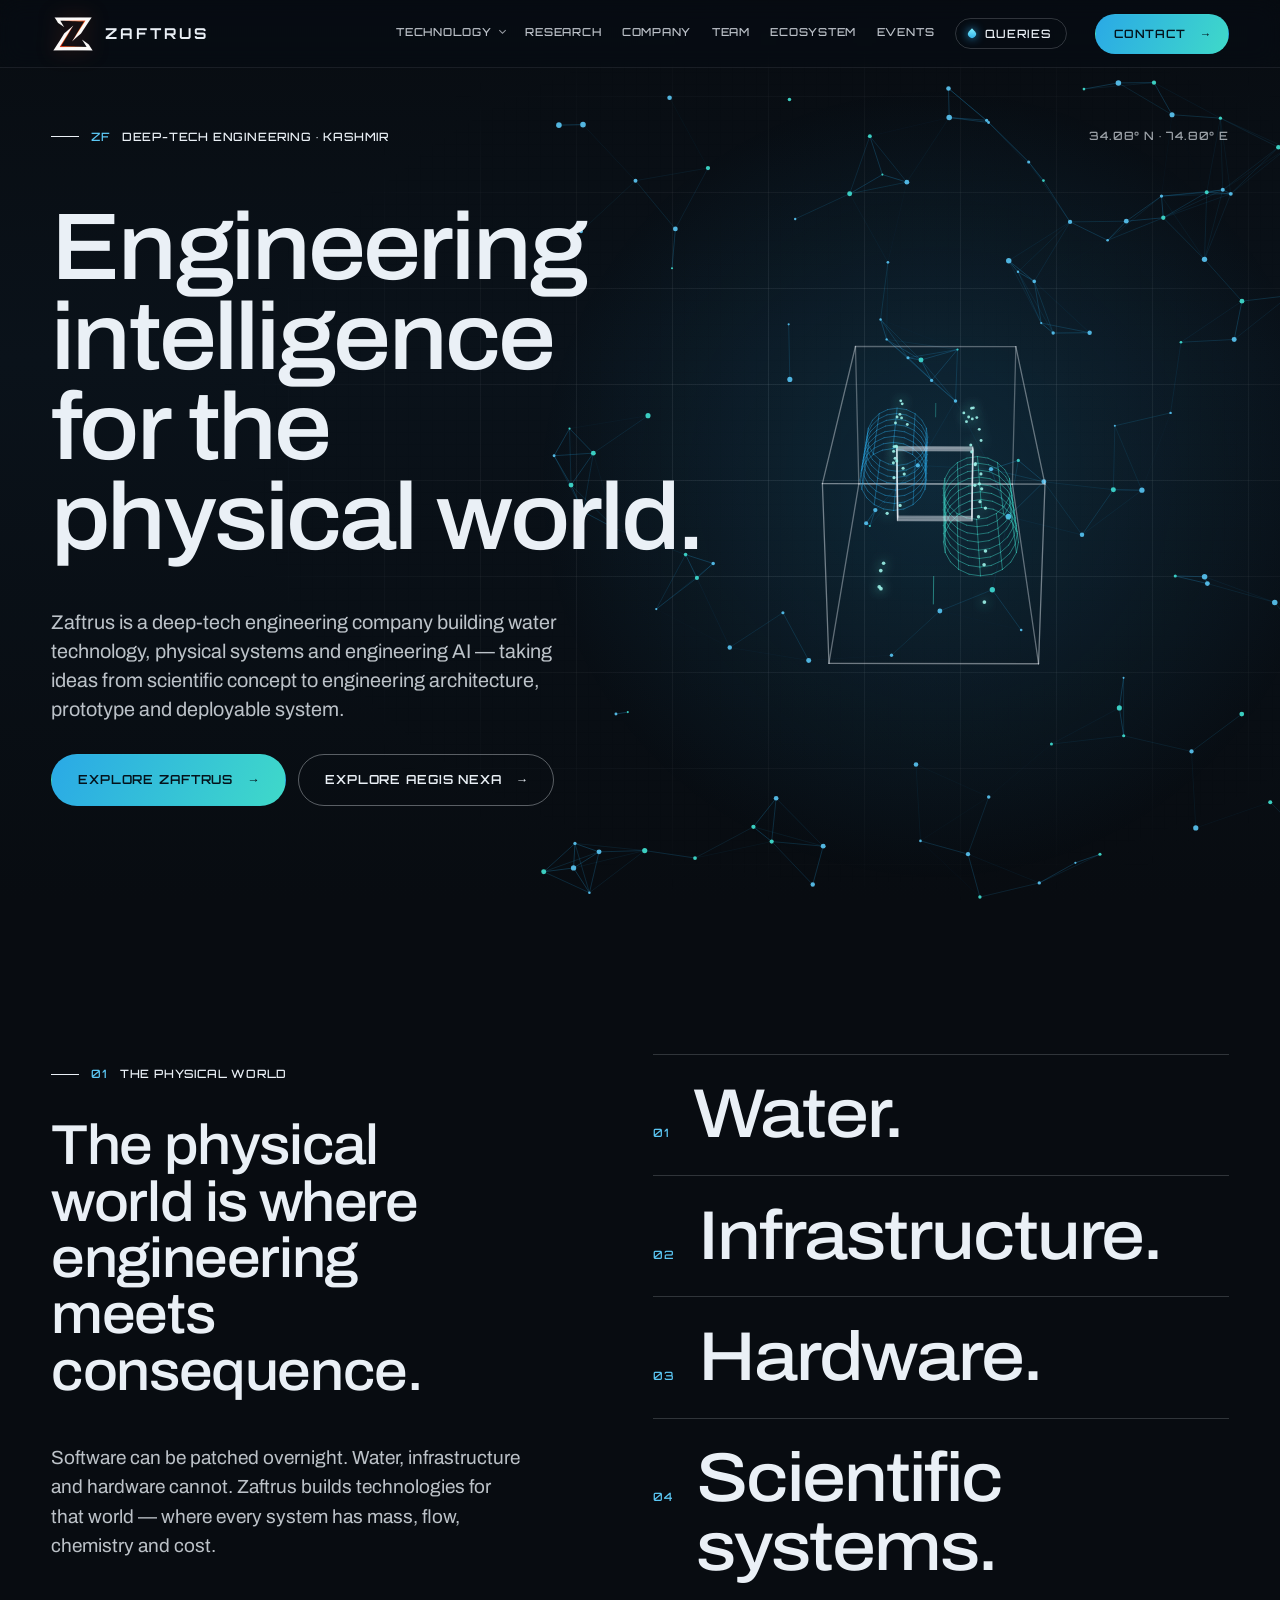
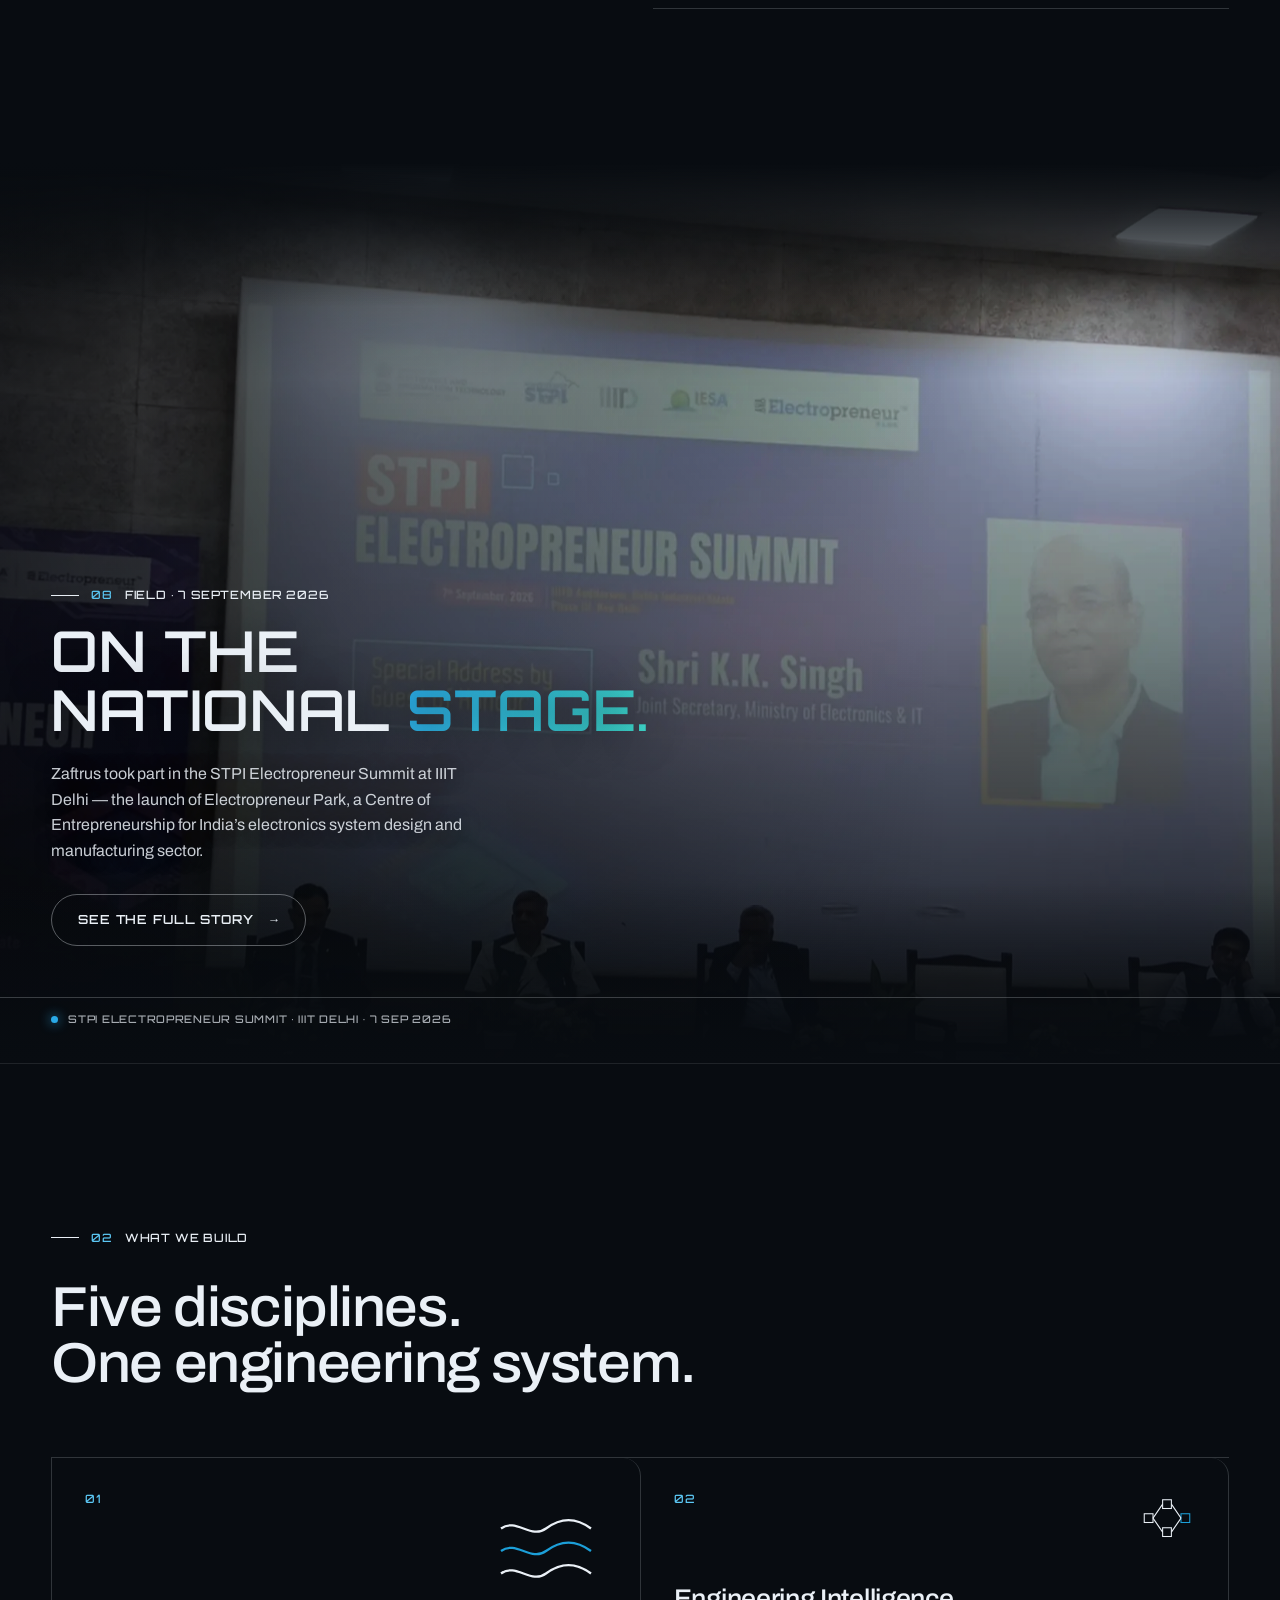
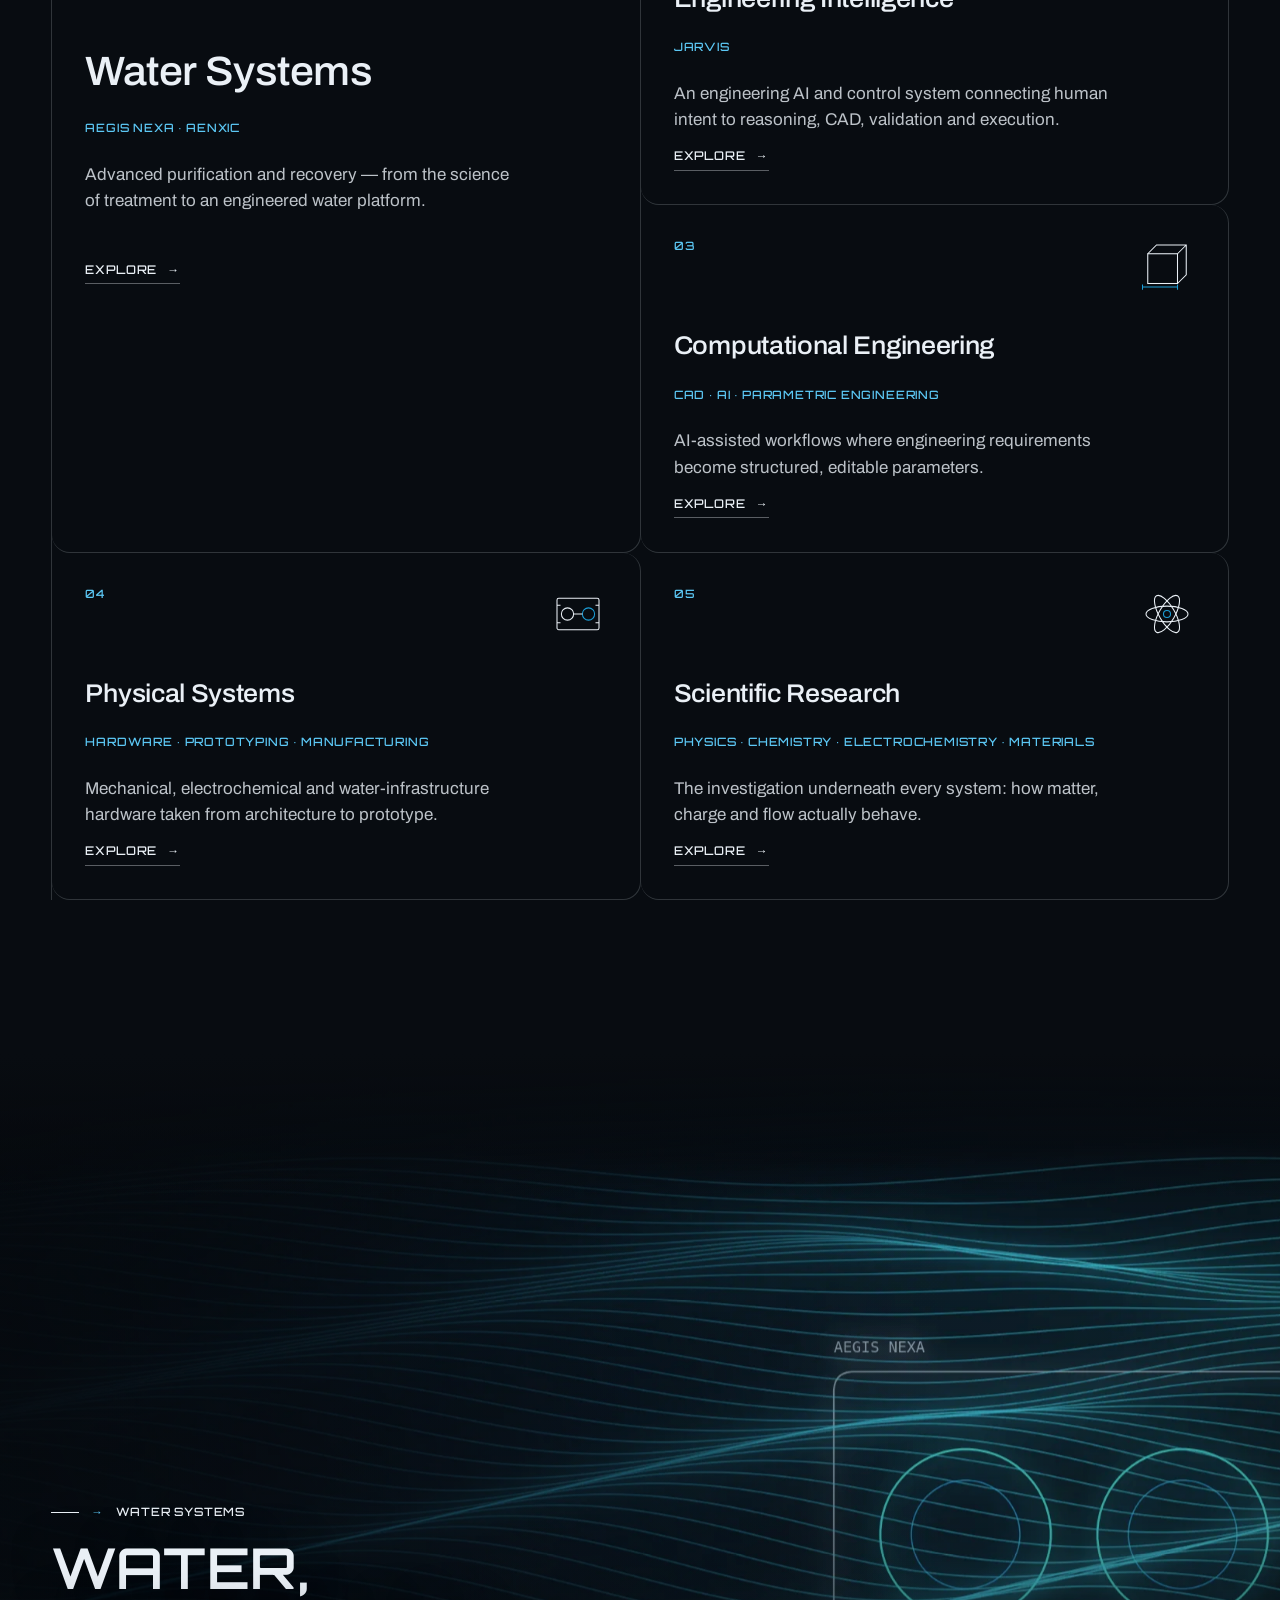
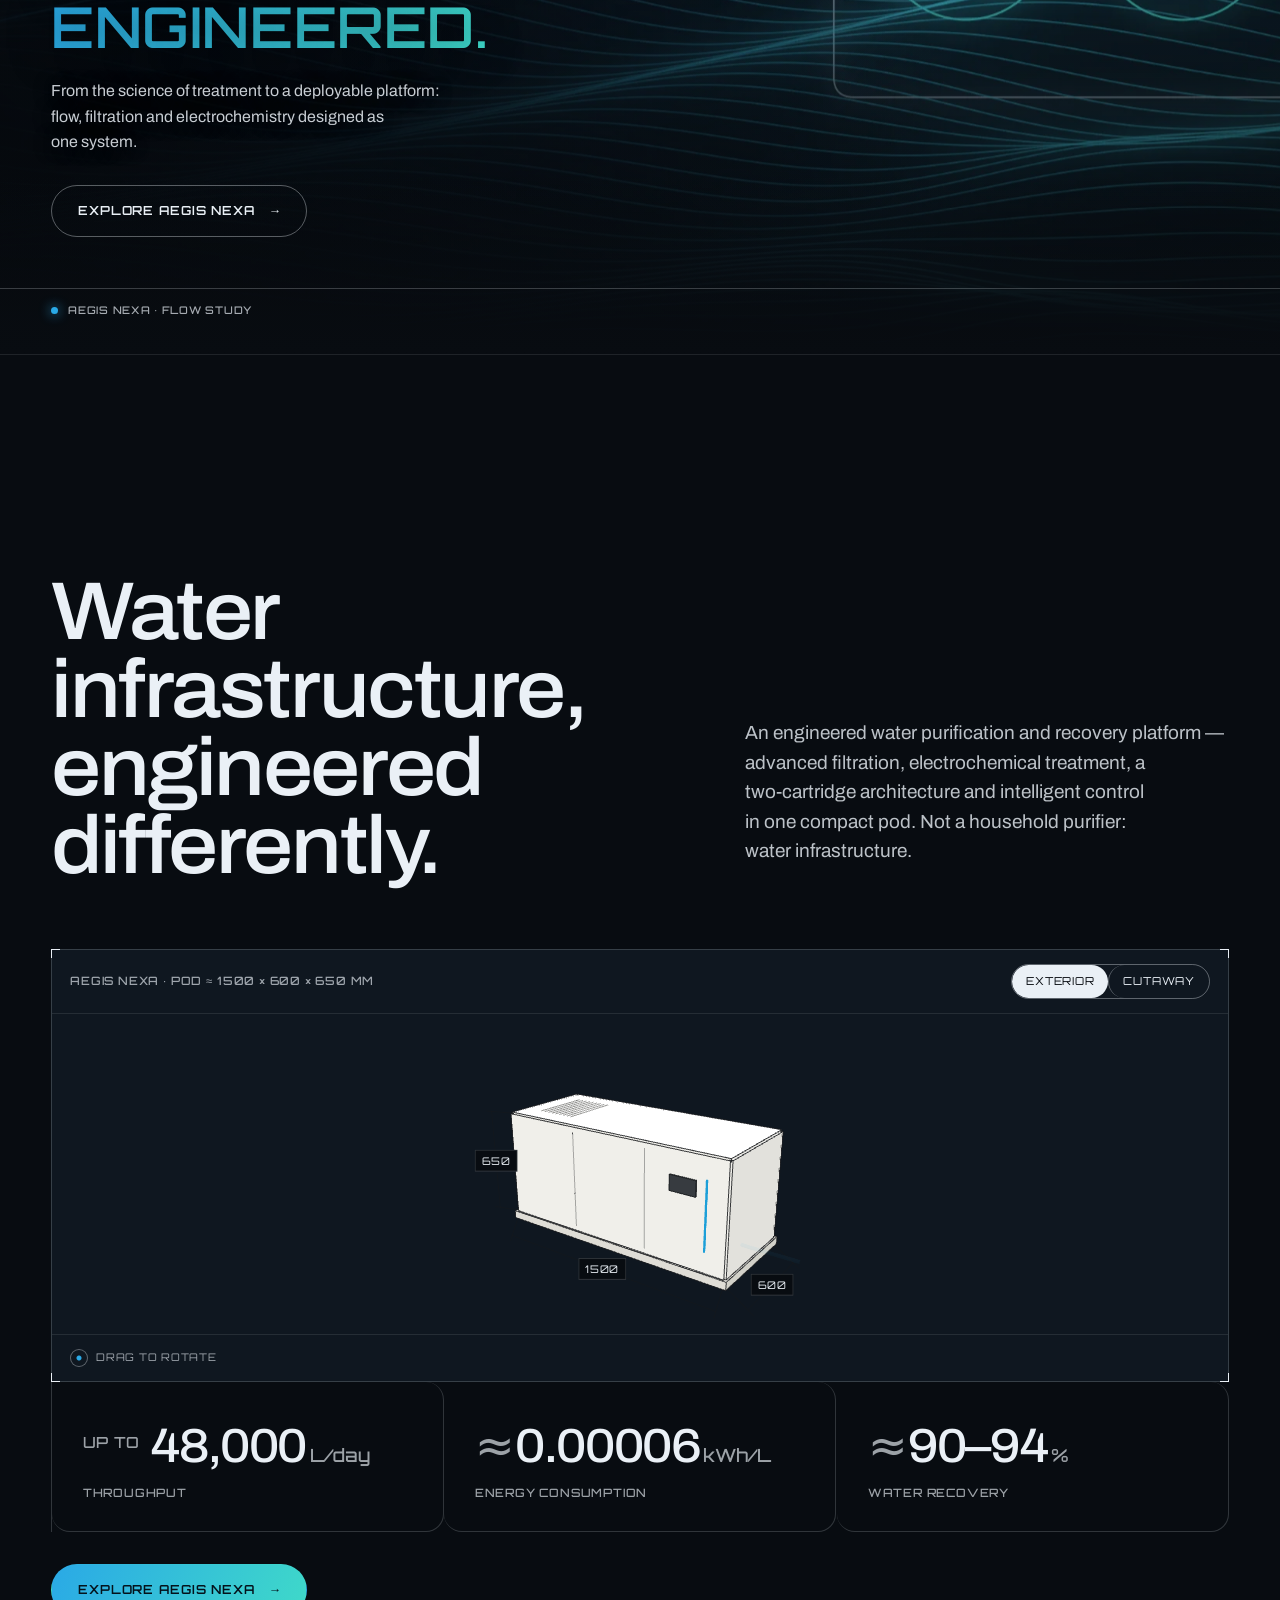
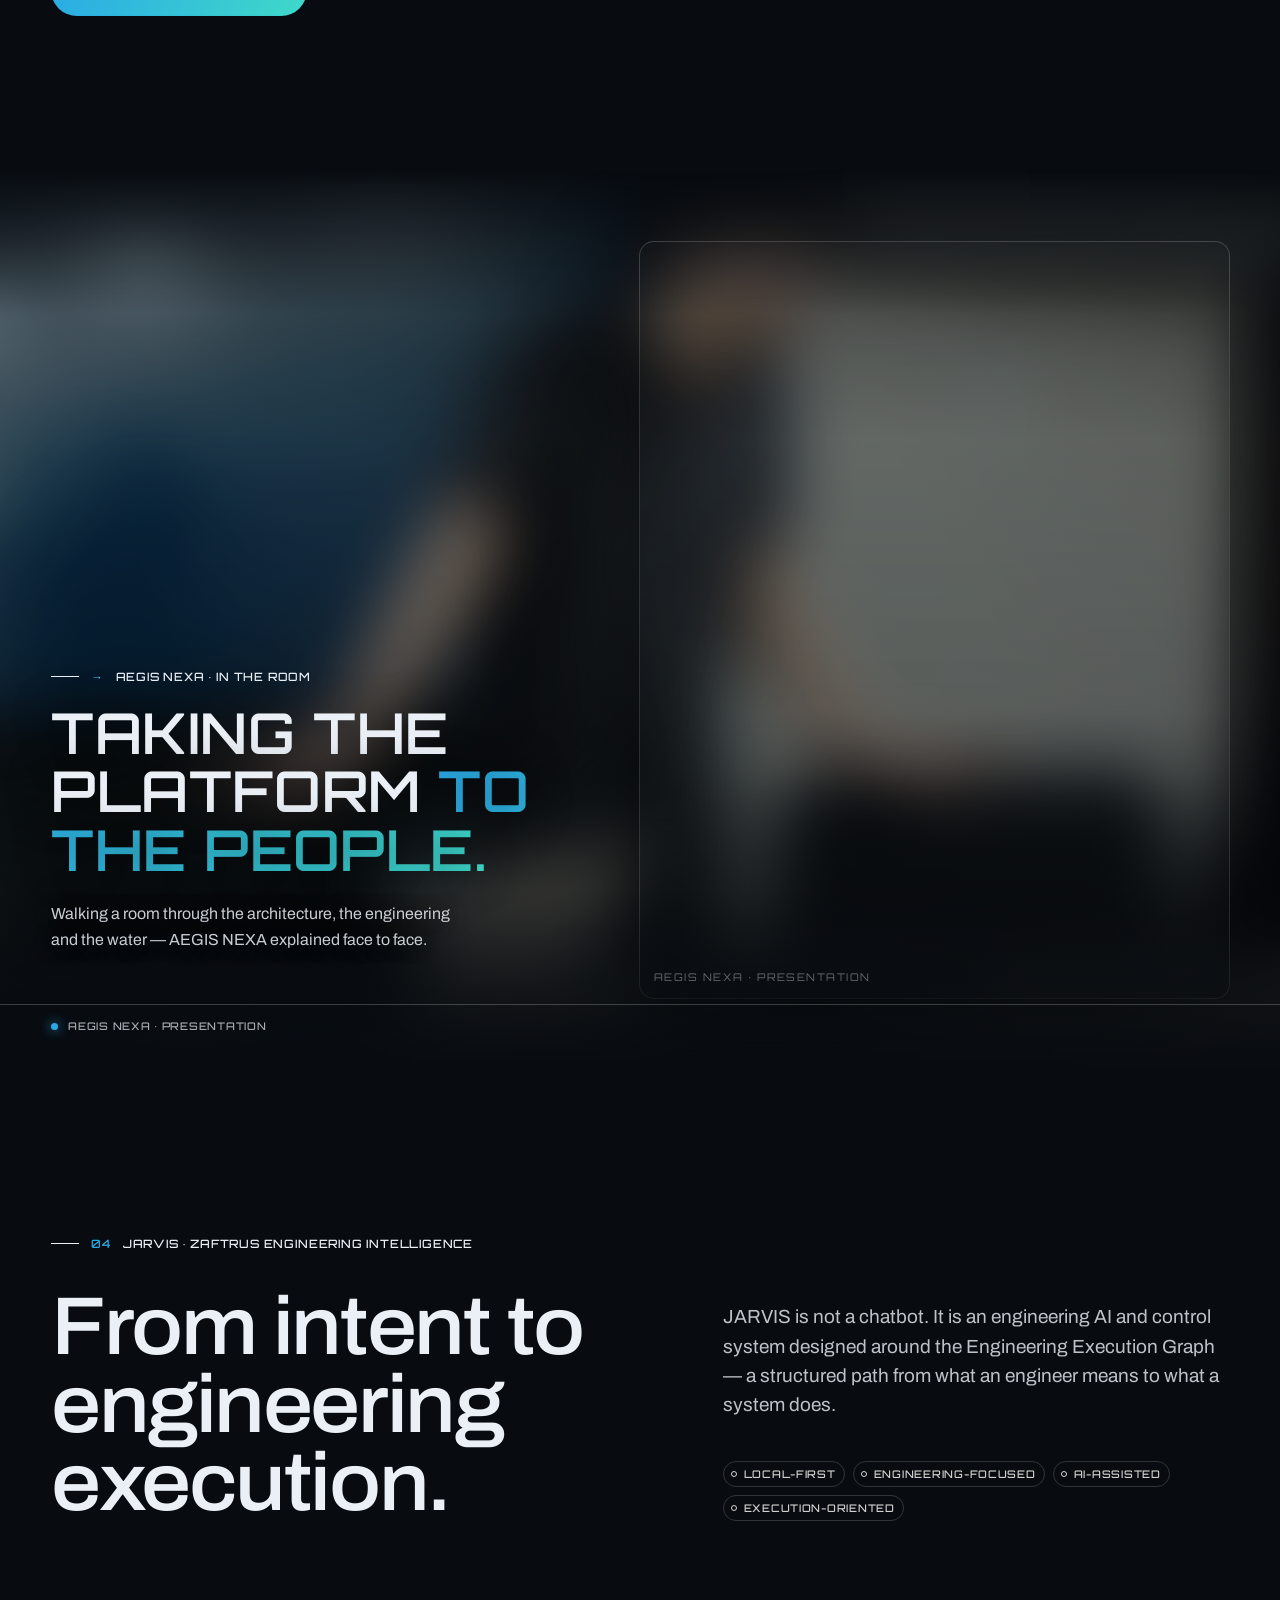
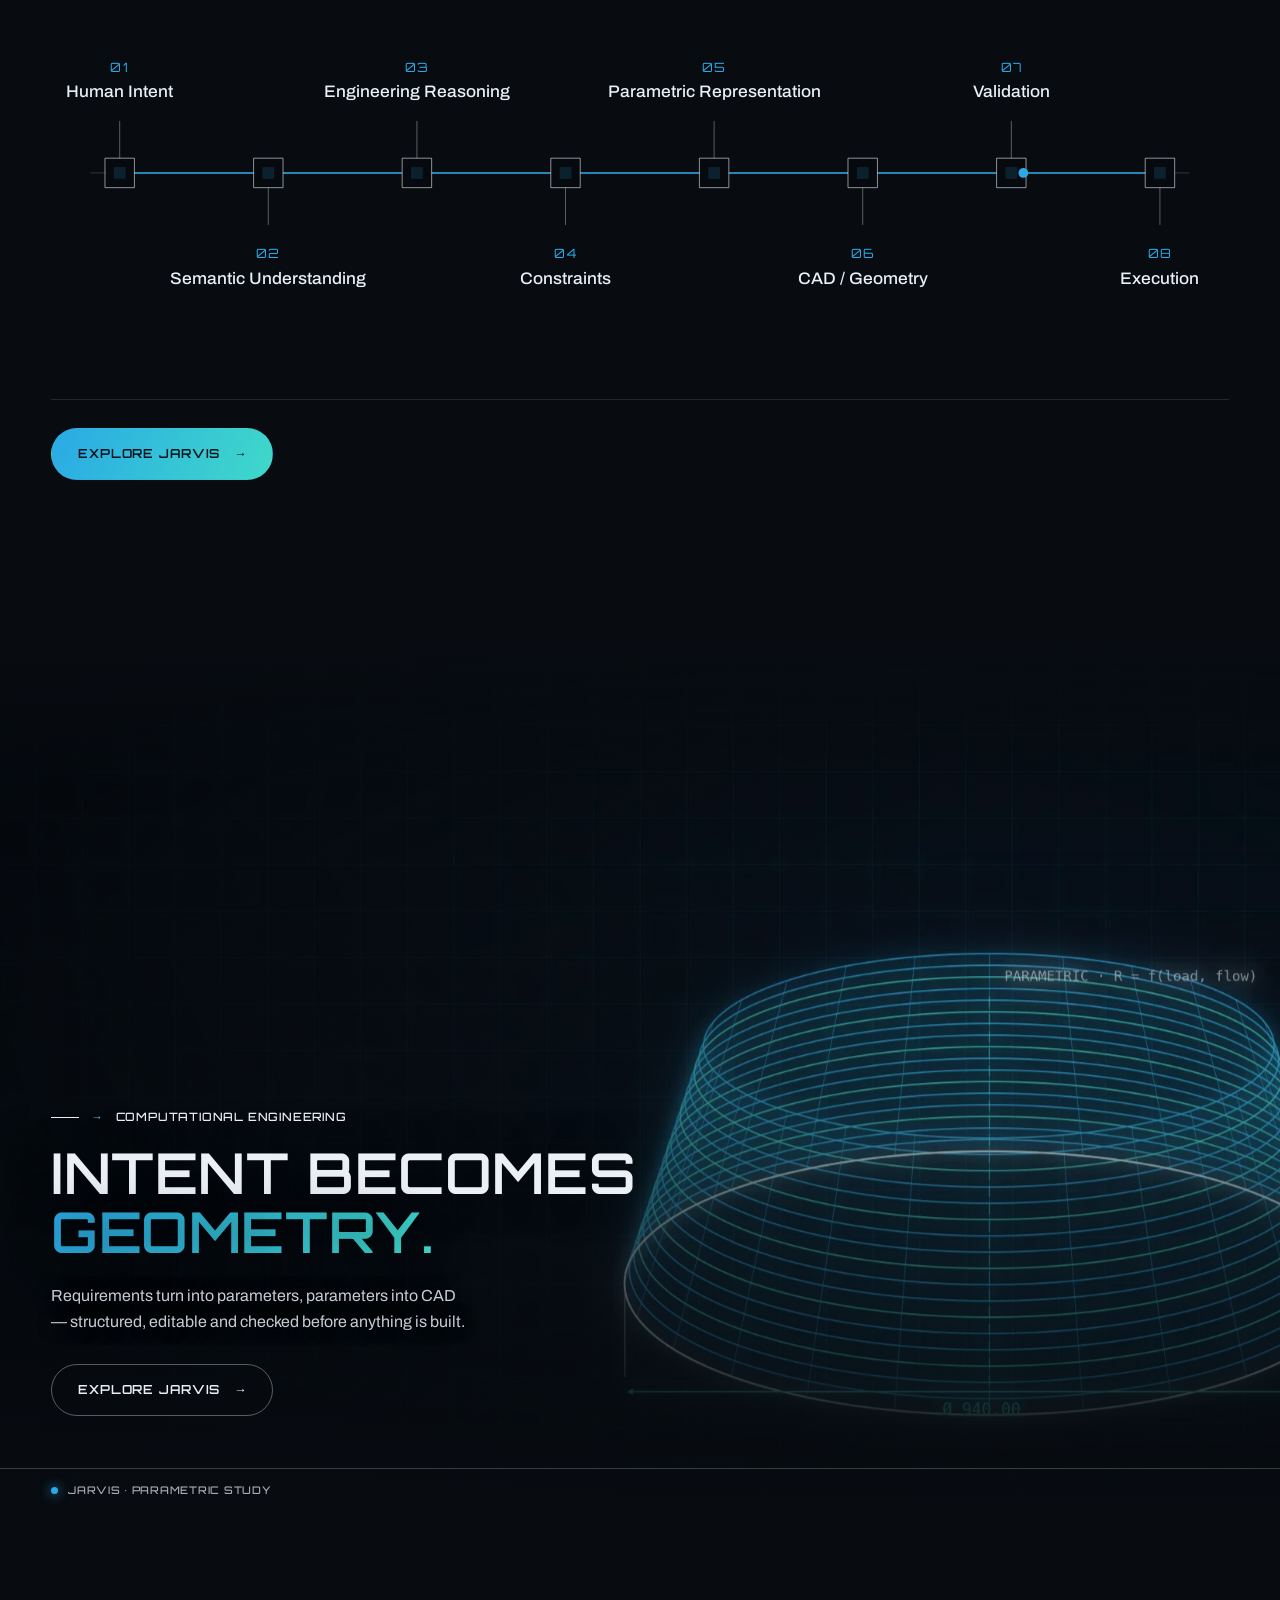
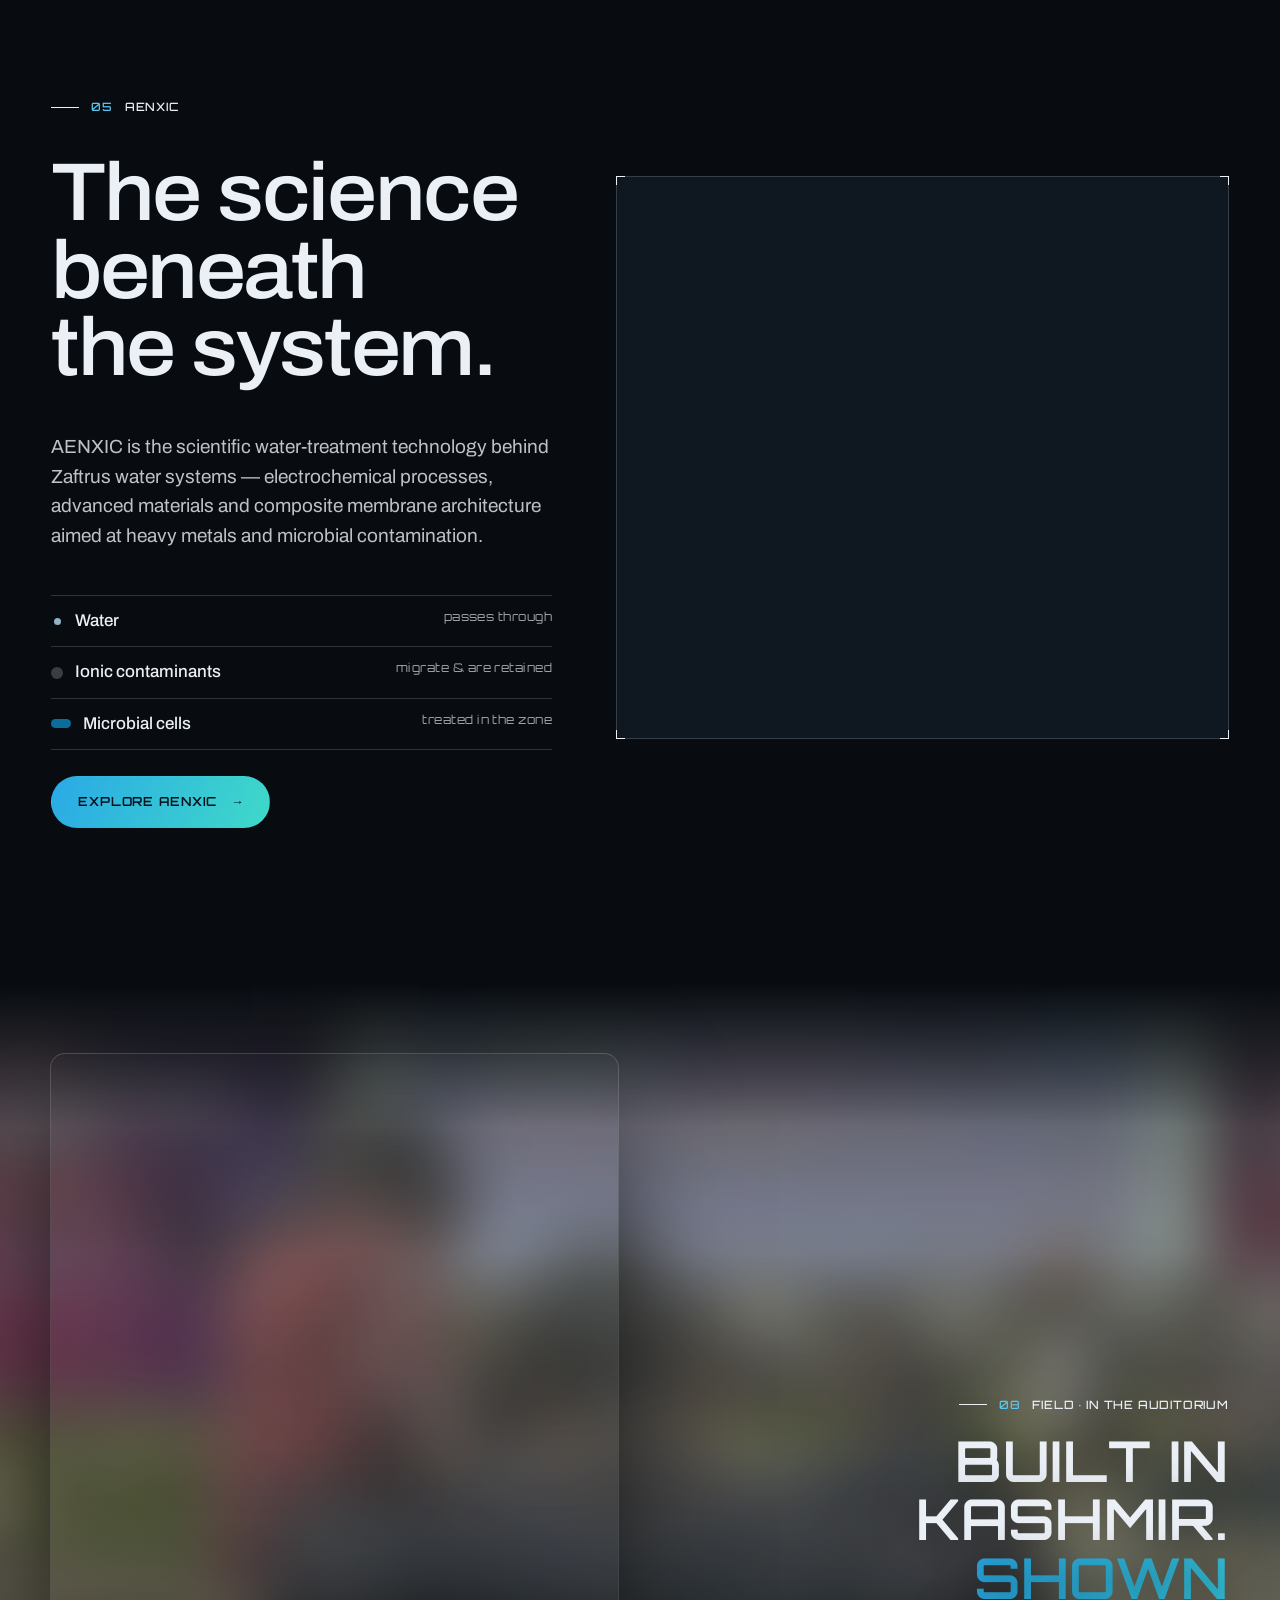
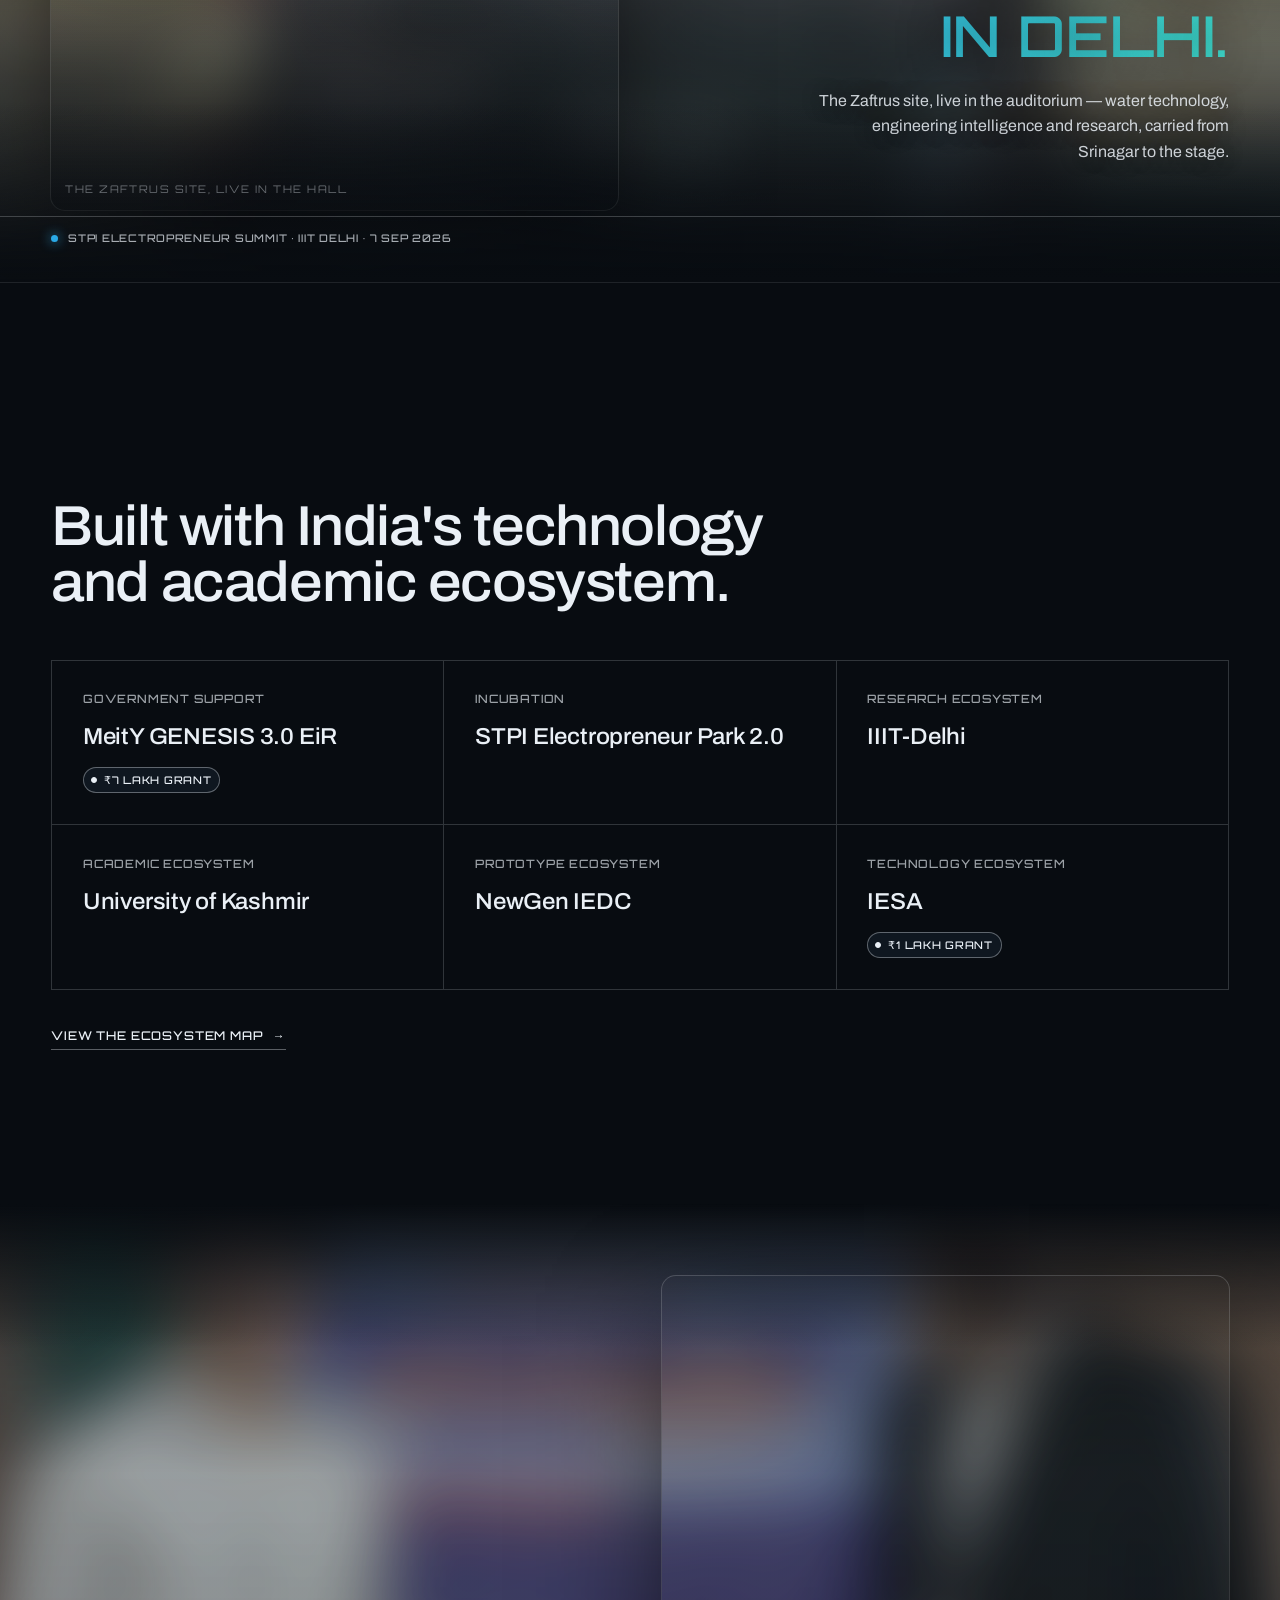
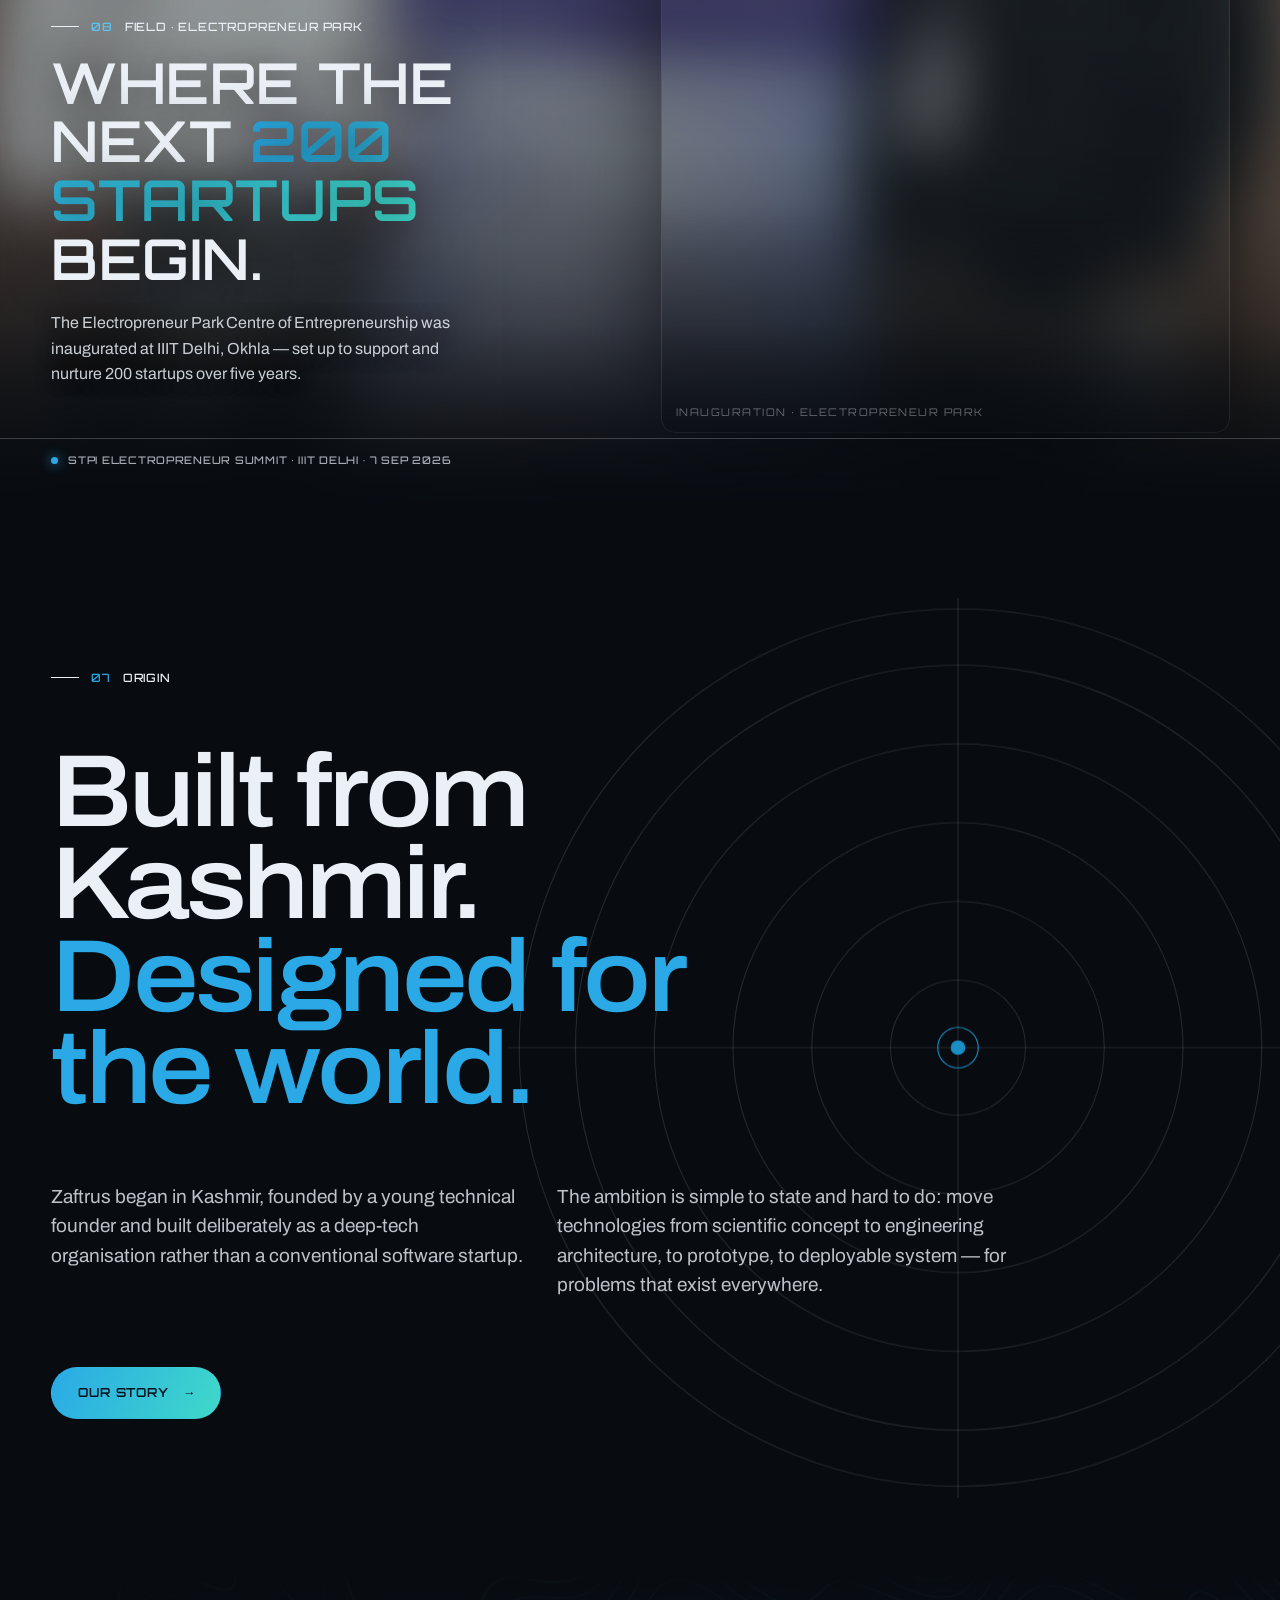
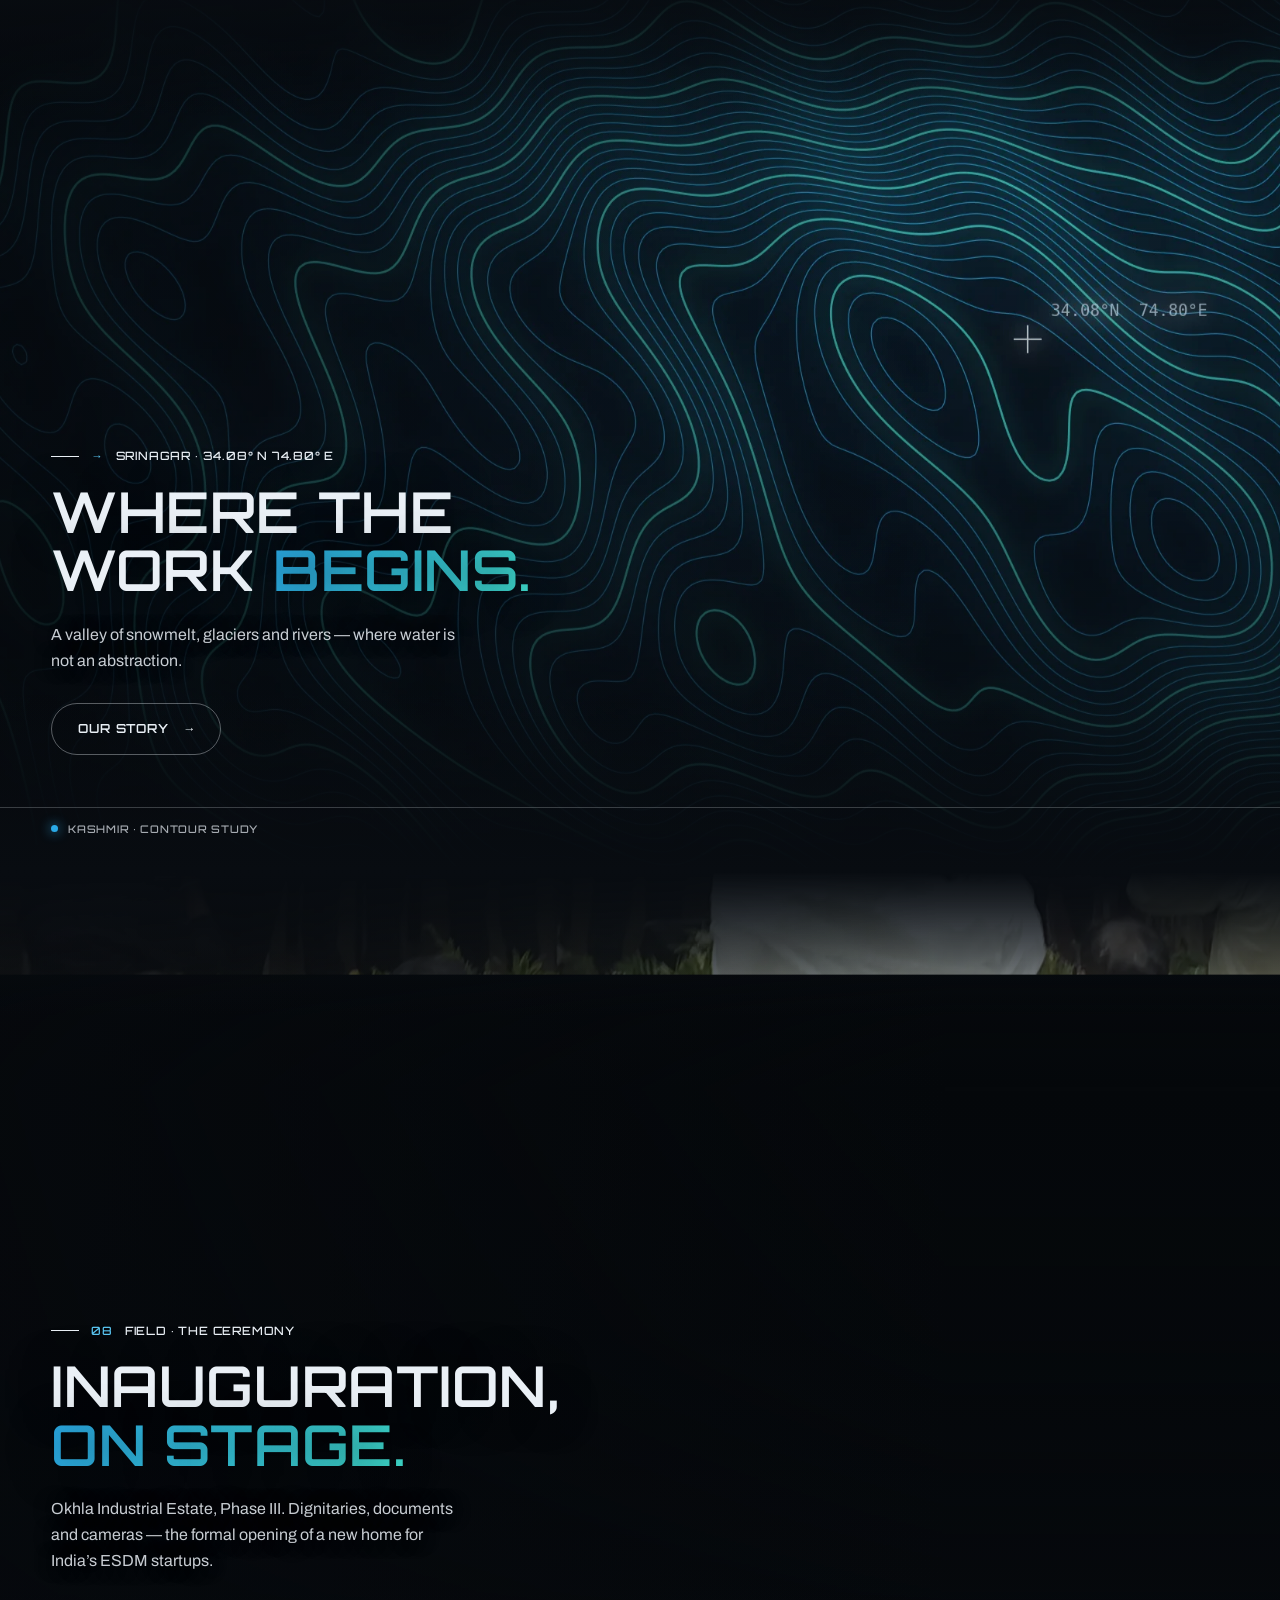
==== index.html @ 84647a93 "Initial website upload" ====
<!DOCTYPE html><html lang="en"><head><meta charset="utf-8"><meta name="viewport" content="width=device-width, initial-scale=1, viewport-fit=cover"><title>Zaftrus | Engineering Intelligence for the Physical World</title><meta name="description" content="Zaftrus is a deep-tech engineering company from Kashmir building advanced water technology (AEGIS NEXA, AENXIC), engineering intelligence (JARVIS), physical systems and scientific research."><link rel="canonical" href="https://superlative-sfogliatella-cff9fb.netlify.app/"><meta name="theme-color" content="#080c11"><meta name="color-scheme" content="dark"><link rel="icon" type="image/png" sizes="48x48" href="/favicon-48.png"><link rel="icon" type="image/png" sizes="512x512" href="/favicon.png"><link rel="apple-touch-icon" href="/apple-touch-icon.png"><link rel="sitemap" href="/sitemap-index.xml"><meta property="og:type" content="website"><meta property="og:site_name" content="Zaftrus"><meta property="og:title" content="Zaftrus | Engineering Intelligence for the Physical World"><meta property="og:description" content="Zaftrus is a deep-tech engineering company from Kashmir building advanced water technology (AEGIS NEXA, AENXIC), engineering intelligence (JARVIS), physical systems and scientific research."><meta property="og:url" content="https://superlative-sfogliatella-cff9fb.netlify.app/"><meta property="og:image" content="https://superlative-sfogliatella-cff9fb.netlify.app/og-zaftrus.png"><meta property="og:image:width" content="1200"><meta property="og:image:height" content="630"><meta property="og:locale" content="en_IN"><meta name="twitter:card" content="summary_large_image"><meta name="twitter:title" content="Zaftrus | Engineering Intelligence for the Physical World"><meta name="twitter:description" content="Zaftrus is a deep-tech engineering company from Kashmir building advanced water technology (AEGIS NEXA, AENXIC), engineering intelligence (JARVIS), physical systems and scientific research."><meta name="twitter:image" content="https://superlative-sfogliatella-cff9fb.netlify.app/og-zaftrus.png"><script>document.documentElement.classList.add('js');</script><script type="application/ld+json">[{"@context":"https://schema.org","@type":"Organization","@id":"https://superlative-sfogliatella-cff9fb.netlify.app/#organization","name":"Zaftrus","url":"https://superlative-sfogliatella-cff9fb.netlify.app/","logo":"https://superlative-sfogliatella-cff9fb.netlify.app/brand/zaftrus-logo.png","email":"zaftrus@gmail.com","slogan":"Engineering intelligence for the physical world.","description":"Zaftrus is a deep-tech engineering company originating from Kashmir, developing advanced water technology, physical engineering systems and engineering intelligence.","sameAs":["https://www.linkedin.com/company/zaftrus","https://www.instagram.com/zaftrus_"]}]</script><link rel="stylesheet" href="/_astro/CtaBand.C8Ip3qKf.css"><link rel="stylesheet" href="/_astro/index.BRBzbay9.css"><link rel="preconnect" href="https://fonts.googleapis.com"><link rel="preconnect" href="https://fonts.gstatic.com" crossorigin><link rel="stylesheet" href="https://fonts.googleapis.com/css2?family=Orbitron:wght@400..900&display=swap"><link rel="stylesheet" href="/_astro/zf-theme.css"><link rel="stylesheet" href="/_astro/zf-ui.css"><link rel="stylesheet" href="/_astro/zf-media.css"><link rel="stylesheet" href="/_astro/zf-polish.v11.css"><link rel="stylesheet" href="/_astro/zf-bot.v3.css"></head><body class="zf-home"><a class="skip-link" href="#main">Skip to content</a><header class="hdr" data-header data-astro-cid-nen7h5rs><div class="hdr__in wrap" data-astro-cid-nen7h5rs><a href="/" class="hdr__brand" aria-label="Zaftrus — home" data-astro-cid-nen7h5rs><img src="/brand/zaftrus-logo-88.png" srcset="/brand/zaftrus-logo-88.png 1x, /brand/zaftrus-logo.png 2x" width="44" height="44" alt="" class="hdr__logo" fetchpriority="high" data-astro-cid-nen7h5rs><span class="hdr__word" data-astro-cid-nen7h5rs>ZAFTRUS</span></a><nav class="hdr__nav" aria-label="Primary" data-astro-cid-nen7h5rs><ul data-astro-cid-nen7h5rs><li class="hdr__dd" data-astro-cid-nen7h5rs><a href="/technology/" data-astro-cid-nen7h5rs>Technology<i class="hdr__caret" aria-hidden="true"></i></a><ul class="hdr__sub" aria-label="Technology"><li><a href="/aegis-nexa/">AEGIS NEXA</a></li><li><a href="/jarvis/">JARVIS</a></li><li><a href="/aenxic/">AENXIC</a></li></ul></li><li data-astro-cid-nen7h5rs><a href="/research/" data-astro-cid-nen7h5rs>Research</a></li><li data-astro-cid-nen7h5rs><a href="/company/" data-astro-cid-nen7h5rs>Company</a></li><li data-astro-cid-nen7h5rs><a href="/team/" data-astro-cid-nen7h5rs>Team</a></li><li data-astro-cid-nen7h5rs><a href="/ecosystem/" data-astro-cid-nen7h5rs>Ecosystem</a></li><li data-astro-cid-nen7h5rs><a href="/events/" data-astro-cid-nen7h5rs>Events</a></li><li data-astro-cid-nen7h5rs><button type="button" class="hdr__q" data-zfq-open aria-haspopup="dialog" aria-expanded="false" data-astro-cid-nen7h5rs><i class="hdr__qdot" aria-hidden="true"></i>Queries</button></li></ul></nav><a href="/contact/" class="btn hdr__cta" data-magnetic data-astro-cid-nen7h5rs>Contact <span class="arr" aria-hidden="true" data-astro-cid-nen7h5rs>→</span></a><button type="button" class="hdr__q hdr__q--pill" data-zfq-open aria-haspopup="dialog" aria-expanded="false" data-astro-cid-nen7h5rs><i class="hdr__qdot" aria-hidden="true"></i>Queries</button><button class="hdr__toggle" type="button" aria-expanded="false" aria-controls="mobile-menu" data-menu-toggle data-astro-cid-nen7h5rs><span class="sr-only" data-astro-cid-nen7h5rs>Menu</span><span class="hdr__bars" aria-hidden="true" data-astro-cid-nen7h5rs><i data-astro-cid-nen7h5rs></i><i data-astro-cid-nen7h5rs></i></span></button></div><div class="mnav" id="mobile-menu" data-menu hidden data-astro-cid-nen7h5rs><div class="mnav__in wrap" data-astro-cid-nen7h5rs><p class="label" data-astro-cid-nen7h5rs>Index</p><ol class="mnav__list" data-astro-cid-nen7h5rs><li data-astro-cid-nen7h5rs><a href="/" data-astro-cid-nen7h5rs><span class="mono" data-astro-cid-nen7h5rs>00</span>Home</a></li><li data-astro-cid-nen7h5rs><a href="/technology/" data-astro-cid-nen7h5rs><span class="mono" data-astro-cid-nen7h5rs>01</span>Technology</a></li><li data-astro-cid-nen7h5rs><a href="/aegis-nexa/" data-astro-cid-nen7h5rs><span class="mono" data-astro-cid-nen7h5rs>02</span>AEGIS NEXA</a></li><li data-astro-cid-nen7h5rs><a href="/aenxic/" data-astro-cid-nen7h5rs><span class="mono" data-astro-cid-nen7h5rs>03</span>AENXIC</a></li><li data-astro-cid-nen7h5rs><a href="/jarvis/" data-astro-cid-nen7h5rs><span class="mono" data-astro-cid-nen7h5rs>04</span>JARVIS</a></li><li data-astro-cid-nen7h5rs><a href="/research/" data-astro-cid-nen7h5rs><span class="mono" data-astro-cid-nen7h5rs>05</span>Research</a></li><li data-astro-cid-nen7h5rs><a href="/company/" data-astro-cid-nen7h5rs><span class="mono" data-astro-cid-nen7h5rs>06</span>Company</a></li><li data-astro-cid-nen7h5rs><a href="/team/" data-astro-cid-nen7h5rs><span class="mono" data-astro-cid-nen7h5rs>07</span>Team</a></li><li data-astro-cid-nen7h5rs><a href="/ecosystem/" data-astro-cid-nen7h5rs><span class="mono" data-astro-cid-nen7h5rs>08</span>Ecosystem</a></li><li data-astro-cid-nen7h5rs><a href="/events/" data-astro-cid-nen7h5rs><span class="mono" data-astro-cid-nen7h5rs>09</span>Events</a></li><li data-astro-cid-nen7h5rs><a href="/contact/" data-astro-cid-nen7h5rs><span class="mono" data-astro-cid-nen7h5rs>10</span>Contact</a></li><li data-astro-cid-nen7h5rs><button type="button" class="mnav__q" data-zfq-open data-astro-cid-nen7h5rs><span class="mono" data-astro-cid-nen7h5rs>11</span>Queries</button></li></ol><p class="label mnav__foot" data-astro-cid-nen7h5rs>Engineering intelligence for the physical world.</p></div></div></header><main id="main"><section class="hero" aria-labelledby="hero-title" data-astro-cid-lcdefpme><div class="hero__grid bg-grid--fine" aria-hidden="true" data-astro-cid-lcdefpme></div><div class="hero__stage" data-astro-cid-lcdefpme><canvas id="zf-flow" class="zf-flow-canvas" role="img" aria-label="Interactive particle field that flows around your cursor"></canvas></div><div class="wrap hero__in" data-astro-cid-lcdefpme><div class="hero__top" data-reveal data-astro-cid-lcdefpme><p class="eyebrow" data-astro-cid-lcdefpme><span class="idx" data-astro-cid-lcdefpme>ZF</span> Deep-tech engineering · Kashmir</p><p class="label hide-sm" data-astro-cid-lcdefpme>34.08° N · 74.80° E</p></div><div class="hero__main" data-astro-cid-lcdefpme><p class="hero__word" data-reveal style="--d:1" aria-hidden="true" data-astro-cid-lcdefpme>ZAFTRUS</p><h1 id="hero-title" class="h1 hero__title" data-reveal="lines" data-astro-cid-lcdefpme><span class="split-line" data-astro-cid-lcdefpme><span data-astro-cid-lcdefpme>Engineering intelligence</span></span><span class="split-line" data-astro-cid-lcdefpme><span data-astro-cid-lcdefpme>for the physical world.</span></span></h1></div><div class="hero__foot" data-astro-cid-lcdefpme><p class="lede" data-reveal style="--d:3" data-astro-cid-lcdefpme>Zaftrus is a deep-tech engineering company building water technology, physical systems and engineering AI — taking ideas from scientific concept to engineering architecture, prototype and deployable system.</p><div class="btn-row" data-reveal style="--d:4" data-astro-cid-lcdefpme><a href="/technology/" class="btn" data-magnetic data-astro-cid-lcdefpme>Explore Zaftrus <span class="arr" aria-hidden="true" data-astro-cid-lcdefpme>→</span></a><a href="/aegis-nexa/" class="btn btn--ghost" data-magnetic data-astro-cid-lcdefpme>Explore AEGIS NEXA <span class="arr" aria-hidden="true" data-astro-cid-lcdefpme>→</span></a></div></div><div class="hero__strip" data-reveal style="--d:5" data-astro-cid-lcdefpme><span class="label" data-astro-cid-lcdefpme>Physics</span><span class="x" data-astro-cid-lcdefpme>×</span><span class="label" data-astro-cid-lcdefpme>Engineering</span><span class="x" data-astro-cid-lcdefpme>×</span><span class="label" data-astro-cid-lcdefpme>AI</span><span class="x" data-astro-cid-lcdefpme>×</span><span class="label" data-astro-cid-lcdefpme>Hardware</span><span class="x" data-astro-cid-lcdefpme>×</span><span class="label" data-astro-cid-lcdefpme>Scientific research</span><span class="scene-hint hide-md">Move your cursor</span></div></div></section><section class="section problem" aria-labelledby="problem-title" data-astro-cid-lcdefpme><div class="wrap grid-12" data-astro-cid-lcdefpme><div class="problem__lead" data-astro-cid-lcdefpme><p class="eyebrow" data-reveal data-astro-cid-lcdefpme><span class="idx" data-astro-cid-lcdefpme>01</span> The physical world</p><h2 id="problem-title" class="h2" data-reveal style="--d:1" data-astro-cid-lcdefpme>The physical world is where engineering meets consequence.</h2><p class="body-lg" data-reveal style="--d:2" data-astro-cid-lcdefpme>Software can be patched overnight. Water, infrastructure and hardware cannot. Zaftrus builds technologies for that world — where every system has mass, flow, chemistry and cost.</p></div><ol class="problem__list" data-astro-cid-lcdefpme><li data-reveal style="--d:0" data-astro-cid-lcdefpme><span class="mono" data-astro-cid-lcdefpme>01</span><span class="problem__word" data-astro-cid-lcdefpme>Water.</span></li><li data-reveal style="--d:1" data-astro-cid-lcdefpme><span class="mono" data-astro-cid-lcdefpme>02</span><span class="problem__word" data-astro-cid-lcdefpme>Infrastructure.</span></li><li data-reveal style="--d:2" data-astro-cid-lcdefpme><span class="mono" data-astro-cid-lcdefpme>03</span><span class="problem__word" data-astro-cid-lcdefpme>Hardware.</span></li><li data-reveal style="--d:3" data-astro-cid-lcdefpme><span class="mono" data-astro-cid-lcdefpme>04</span><span class="problem__word" data-astro-cid-lcdefpme>Scientific systems.</span></li></ol></div></section><section class="fs " aria-labelledby="fs-summit-stage-4189"><div class="fs__media " style="--pos-d:50% 88%;--pos-m:50% 50%"><img src="/media/summit-stage-1800.webp" srcset="/media/summit-stage-900.webp 900w, /media/summit-stage-1800.webp 1800w" sizes="100vw" alt="The stage at the STPI Electropreneur Summit, with the Guest of Honour, Shri K.K. Singh, Joint Secretary, Ministry of Electronics & IT, on the screen." loading="lazy" decoding="async"></div><div class="fs__tint" aria-hidden="true"></div><div class="fs__shade" aria-hidden="true"></div><div class="wrap fs__in"><p class="eyebrow fs__eyebrow" data-reveal><span class="idx">08</span> Field · 7 September 2026</p><h2 id="fs-summit-stage-4189" class="fs__title" data-reveal style="--d:1">On the national <em>stage.</em></h2><p class="fs__text" data-reveal style="--d:2">Zaftrus took part in the STPI Electropreneur Summit at IIIT Delhi — the launch of Electropreneur Park, a Centre of Entrepreneurship for India’s electronics system design and manufacturing sector.</p><div class="btn-row" data-reveal style="--d:3"><a href="/events/" class="btn btn--ghost" data-magnetic>See the full story <span class="arr" aria-hidden="true">→</span></a></div></div><div class="fs__meta" aria-hidden="true"><div class="wrap"><span class="label fs__chip"><i></i>STPI Electropreneur Summit · IIIT Delhi · 7 Sep 2026</span><span class="label fs__count hide-sm"></span></div></div></section><section class="section section--rule build" aria-labelledby="build-title" data-astro-cid-lcdefpme><div class="wrap" data-astro-cid-lcdefpme><div class="build__head" data-astro-cid-lcdefpme><p class="eyebrow" data-reveal data-astro-cid-lcdefpme><span class="idx" data-astro-cid-lcdefpme>02</span> What we build</p><h2 id="build-title" class="h2" data-reveal style="--d:1" data-astro-cid-lcdefpme>Five disciplines.<br data-astro-cid-lcdefpme>One engineering system.</h2></div><div class="build__grid" data-astro-cid-lcdefpme><a href="/aegis-nexa/" class="area area--0" data-reveal style="--d:0" data-astro-cid-lcdefpme><div class="area__top" data-astro-cid-lcdefpme><span class="mono accent" data-astro-cid-lcdefpme>01</span><svg class="area__icon" viewBox="0 0 64 64" fill="none" stroke="currentColor" stroke-width="1.2" aria-hidden="true" data-astro-cid-lcdefpme><path d="M8 20c8-6 16 6 24 0s16-6 24 0" data-astro-cid-lcdefpme></path><path d="M8 32c8-6 16 6 24 0s16-6 24 0" stroke="#1c9fd8" data-astro-cid-lcdefpme></path><path d="M8 44c8-6 16 6 24 0s16-6 24 0" data-astro-cid-lcdefpme></path></svg></div><h3 class="h3" data-astro-cid-lcdefpme>Water Systems</h3><p class="label area__items" data-astro-cid-lcdefpme>AEGIS NEXA · AENXIC</p><p class="area__text" data-astro-cid-lcdefpme>Advanced purification and recovery — from the science of treatment to an engineered water platform.</p><span class="link-arrow area__go" data-astro-cid-lcdefpme>Explore <span aria-hidden="true" data-astro-cid-lcdefpme>→</span></span></a><a href="/jarvis/" class="area area--1" data-reveal style="--d:1" data-astro-cid-lcdefpme><div class="area__top" data-astro-cid-lcdefpme><span class="mono accent" data-astro-cid-lcdefpme>02</span><svg class="area__icon" viewBox="0 0 64 64" fill="none" stroke="currentColor" stroke-width="1.2" aria-hidden="true" data-astro-cid-lcdefpme><rect x="6" y="26" width="10" height="10" data-astro-cid-lcdefpme></rect><rect x="27" y="10" width="10" height="10" data-astro-cid-lcdefpme></rect><rect x="27" y="42" width="10" height="10" data-astro-cid-lcdefpme></rect><rect x="48" y="26" width="10" height="10" stroke="#1c9fd8" data-astro-cid-lcdefpme></rect><path d="M16 31l11-16M16 31l11 16M37 15l11 16M37 47l11-16" data-astro-cid-lcdefpme></path></svg></div><h3 class="h3" data-astro-cid-lcdefpme>Engineering Intelligence</h3><p class="label area__items" data-astro-cid-lcdefpme>JARVIS</p><p class="area__text" data-astro-cid-lcdefpme>An engineering AI and control system connecting human intent to reasoning, CAD, validation and execution.</p><span class="link-arrow area__go" data-astro-cid-lcdefpme>Explore <span aria-hidden="true" data-astro-cid-lcdefpme>→</span></span></a><a href="/technology/" class="area area--2" data-reveal style="--d:2" data-astro-cid-lcdefpme><div class="area__top" data-astro-cid-lcdefpme><span class="mono accent" data-astro-cid-lcdefpme>03</span><svg class="area__icon" viewBox="0 0 64 64" fill="none" stroke="currentColor" stroke-width="1.2" aria-hidden="true" data-astro-cid-lcdefpme><rect x="10" y="18" width="34" height="34" data-astro-cid-lcdefpme></rect><path d="M10 18l10-10h34v34l-10 10M44 18l10-10" data-astro-cid-lcdefpme></path><path d="M4 56h40M4 53v6M44 53v6" stroke="#1c9fd8" data-astro-cid-lcdefpme></path></svg></div><h3 class="h3" data-astro-cid-lcdefpme>Computational Engineering</h3><p class="label area__items" data-astro-cid-lcdefpme>CAD · AI · Parametric engineering</p><p class="area__text" data-astro-cid-lcdefpme>AI-assisted workflows where engineering requirements become structured, editable parameters.</p><span class="link-arrow area__go" data-astro-cid-lcdefpme>Explore <span aria-hidden="true" data-astro-cid-lcdefpme>→</span></span></a><a href="/research/" class="area area--3" data-reveal style="--d:3" data-astro-cid-lcdefpme><div class="area__top" data-astro-cid-lcdefpme><span class="mono accent" data-astro-cid-lcdefpme>04</span><svg class="area__icon" viewBox="0 0 64 64" fill="none" stroke="currentColor" stroke-width="1.2" aria-hidden="true" data-astro-cid-lcdefpme><rect x="8" y="14" width="48" height="36" rx="2" data-astro-cid-lcdefpme></rect><circle cx="20" cy="32" r="7" data-astro-cid-lcdefpme></circle><circle cx="44" cy="32" r="7" stroke="#1c9fd8" data-astro-cid-lcdefpme></circle><path d="M27 32h10M8 22h4M8 42h4M52 22h4M52 42h4" data-astro-cid-lcdefpme></path></svg></div><h3 class="h3" data-astro-cid-lcdefpme>Physical Systems</h3><p class="label area__items" data-astro-cid-lcdefpme>Hardware · Prototyping · Manufacturing</p><p class="area__text" data-astro-cid-lcdefpme>Mechanical, electrochemical and water-infrastructure hardware taken from architecture to prototype.</p><span class="link-arrow area__go" data-astro-cid-lcdefpme>Explore <span aria-hidden="true" data-astro-cid-lcdefpme>→</span></span></a><a href="/research/" class="area area--4" data-reveal style="--d:4" data-astro-cid-lcdefpme><div class="area__top" data-astro-cid-lcdefpme><span class="mono accent" data-astro-cid-lcdefpme>05</span><svg class="area__icon" viewBox="0 0 64 64" fill="none" stroke="currentColor" stroke-width="1.2" aria-hidden="true" data-astro-cid-lcdefpme><circle cx="32" cy="32" r="4" stroke="#1c9fd8" data-astro-cid-lcdefpme></circle><ellipse cx="32" cy="32" rx="24" ry="9" data-astro-cid-lcdefpme></ellipse><ellipse cx="32" cy="32" rx="24" ry="9" transform="rotate(60 32 32)" data-astro-cid-lcdefpme></ellipse><ellipse cx="32" cy="32" rx="24" ry="9" transform="rotate(-60 32 32)" data-astro-cid-lcdefpme></ellipse></svg></div><h3 class="h3" data-astro-cid-lcdefpme>Scientific Research</h3><p class="label area__items" data-astro-cid-lcdefpme>Physics · Chemistry · Electrochemistry · Materials</p><p class="area__text" data-astro-cid-lcdefpme>The investigation underneath every system: how matter, charge and flow actually behave.</p><span class="link-arrow area__go" data-astro-cid-lcdefpme>Explore <span aria-hidden="true" data-astro-cid-lcdefpme>→</span></span></a></div></div></section><section class="fs " aria-labelledby="fs-art-flow-2848"><div class="fs__media " style="--pos-d:50% 50%;--pos-m:60% 50%"><img src="/media/art-flow-1800.webp" srcset="/media/art-flow-900.webp 900w, /media/art-flow-1800.webp 1800w" sizes="100vw" alt="Generated artwork: streamlines of water flowing through a two-cartridge pod outline." loading="lazy" decoding="async"></div><div class="fs__tint" aria-hidden="true"></div><div class="fs__shade" aria-hidden="true"></div><div class="wrap fs__in"><p class="eyebrow fs__eyebrow" data-reveal><span class="idx">→</span> Water systems</p><h2 id="fs-art-flow-2848" class="fs__title" data-reveal style="--d:1">Water, <em>engineered.</em></h2><p class="fs__text" data-reveal style="--d:2">From the science of treatment to a deployable platform: flow, filtration and electrochemistry designed as one system.</p><div class="btn-row" data-reveal style="--d:3"><a href="/aegis-nexa/" class="btn btn--ghost" data-magnetic>Explore AEGIS NEXA <span class="arr" aria-hidden="true">→</span></a></div></div><div class="fs__meta" aria-hidden="true"><div class="wrap"><span class="label fs__chip"><i></i>AEGIS NEXA · Flow study</span><span class="label fs__count hide-sm"></span></div></div></section><section class="section section--rule nexa" aria-labelledby="nexa-title" data-astro-cid-lcdefpme><div class="wrap" data-astro-cid-lcdefpme><div class="nexa__head" data-astro-cid-lcdefpme><div data-astro-cid-lcdefpme><p class="eyebrow" data-reveal data-astro-cid-lcdefpme><span class="idx" data-astro-cid-lcdefpme>03</span> AEGIS NEXA</p><h2 id="nexa-title" class="h1" data-reveal style="--d:1" data-astro-cid-lcdefpme>Water infrastructure, engineered differently.</h2></div><p class="body-lg" data-reveal style="--d:2" data-astro-cid-lcdefpme>An engineered water purification and recovery platform — advanced filtration, electrochemical treatment, a two-cartridge architecture and intelligent control in one compact pod. Not a household purifier: water infrastructure.</p></div><div class="nexa__viewer frame" data-reveal="fade" data-astro-cid-lcdefpme><i class="corner c-tl" data-astro-cid-lcdefpme></i><i class="corner c-tr" data-astro-cid-lcdefpme></i><i class="corner c-bl" data-astro-cid-lcdefpme></i><i class="corner c-br" data-astro-cid-lcdefpme></i><div class="nexa__bar" data-astro-cid-lcdefpme><span class="label" data-astro-cid-lcdefpme>AEGIS NEXA · Pod ≈ 1500 × 600 × 650 mm</span><div class="seg" role="group" aria-label="View mode" data-astro-cid-lcdefpme><button type="button" data-nexa-mode="exterior" aria-pressed="true" data-astro-cid-lcdefpme>Exterior</button><button type="button" data-nexa-mode="cutaway" aria-pressed="false" data-astro-cid-lcdefpme>Cutaway</button></div></div><div class="stage nexa__stage" data-scene="nexa" role="img" aria-label="Interactive 3D model of the AEGIS NEXA pod. Switch between exterior and cutaway to see filtration, electrochemical treatment, cartridges, recovery path and water flow."><div class="stage-fallback" aria-hidden="true"></div></div><div class="nexa__foot" data-astro-cid-lcdefpme><span class="scene-hint" data-astro-cid-lcdefpme>Drag to rotate</span></div></div><div class="nexa__metrics" data-astro-cid-lcdefpme><div class="nm cells nm--compact" data-astro-cid-i2oruviy><div data-reveal data-astro-cid-i2oruviy><p class="metric__value" data-astro-cid-i2oruviy><span data-astro-cid-i2oruviy>up to </span><span data-count="48000" data-astro-cid-i2oruviy>48,000</span><span class="metric__unit" data-astro-cid-i2oruviy>L/day</span></p><p class="label" data-astro-cid-i2oruviy>Throughput</p></div><div data-reveal style="--d:1" data-astro-cid-i2oruviy><p class="metric__value" data-astro-cid-i2oruviy><span class="tilde" data-astro-cid-i2oruviy>≈</span><span data-count="0.00006" data-decimals="5" data-astro-cid-i2oruviy>0.00006</span><span class="metric__unit" data-astro-cid-i2oruviy>kWh/L</span></p><p class="label" data-astro-cid-i2oruviy>Energy consumption</p></div><div data-reveal style="--d:2" data-astro-cid-i2oruviy><p class="metric__value" data-astro-cid-i2oruviy><span class="tilde" data-astro-cid-i2oruviy>≈</span>90–94<span class="metric__unit" data-astro-cid-i2oruviy>%</span></p><p class="label" data-astro-cid-i2oruviy>Water recovery</p></div></div></div><div class="nexa__cta" data-reveal data-astro-cid-lcdefpme><a href="/aegis-nexa/" class="btn" data-magnetic data-astro-cid-lcdefpme>Explore AEGIS NEXA <span class="arr" aria-hidden="true" data-astro-cid-lcdefpme>→</span></a></div></div></section><section class="fs fs--split" aria-labelledby="fs-nexa-presenter-7628"><div class="fs__media fs__bg" style="--pos-d:50% 50%;--pos-m:58% 30%"><img src="/media/nexa-presenter-1800.webp" srcset="/media/nexa-presenter-900.webp 900w, /media/nexa-presenter-1800.webp 1800w" sizes="100vw" alt="A Zaftrus team member presenting AEGIS NEXA to a room, with the presentation on a wall display." loading="lazy" decoding="async"></div><div class="fs__tint" aria-hidden="true"></div><div class="fs__shade" aria-hidden="true"></div><figure class="fs__figure" style="--ar:1/1"><img src="/media/nexa-presenter-1800.webp" srcset="/media/nexa-presenter-900.webp 900w, /media/nexa-presenter-1800.webp 1800w" sizes="46vw" alt="A Zaftrus team member presenting AEGIS NEXA to a room, with the presentation on a wall display." loading="lazy" decoding="async"><figcaption>AEGIS NEXA · Presentation</figcaption></figure><div class="wrap fs__in"><p class="eyebrow fs__eyebrow" data-reveal><span class="idx">→</span> AEGIS NEXA · In the room</p><h2 id="fs-nexa-presenter-7628" class="fs__title" data-reveal style="--d:1">Taking the platform <em>to the people.</em></h2><p class="fs__text" data-reveal style="--d:2">Walking a room through the architecture, the engineering and the water — AEGIS NEXA explained face to face.</p></div><div class="fs__meta" aria-hidden="true"><div class="wrap"><span class="label fs__chip"><i></i>AEGIS NEXA · Presentation</span><span class="label fs__count hide-sm"></span></div></div></section><section class="section night jarvis bg-grid" aria-labelledby="jarvis-title" data-astro-cid-lcdefpme><div class="wrap" data-astro-cid-lcdefpme><div class="jarvis__head" data-astro-cid-lcdefpme><div data-astro-cid-lcdefpme><p class="eyebrow" data-reveal data-astro-cid-lcdefpme><span class="idx" data-astro-cid-lcdefpme>04</span> JARVIS · Zaftrus Engineering Intelligence</p><h2 id="jarvis-title" class="h1" data-reveal style="--d:1" data-astro-cid-lcdefpme>From intent to engineering execution.</h2></div><div class="jarvis__side" data-reveal style="--d:2" data-astro-cid-lcdefpme><p class="body-lg" data-astro-cid-lcdefpme>JARVIS is not a chatbot. It is an engineering AI and control system designed around the Engineering Execution Graph — a structured path from what an engineer means to what a system does.</p><div class="jarvis__tags" data-astro-cid-lcdefpme><span class="tag" data-astro-cid-lcdefpme>Local-first</span><span class="tag" data-astro-cid-lcdefpme>Engineering-focused</span><span class="tag" data-astro-cid-lcdefpme>AI-assisted</span><span class="tag" data-astro-cid-lcdefpme>Execution-oriented</span></div></div></div><div class="jarvis__graph" data-astro-cid-lcdefpme><figure class="eg" data-reveal="fade" aria-label="Engineering Execution Graph: Human Intent, Semantic Understanding, Engineering Reasoning, Constraints, Parametric Representation, CAD / Geometry, Validation, Execution" data-astro-cid-awiqf4mw><svg class="eg__svg" viewBox="0 0 1200 330" role="presentation" aria-hidden="true" data-draw data-astro-cid-awiqf4mw><defs data-astro-cid-awiqf4mw><pattern id="eg-hatch" width="6" height="6" patternUnits="userSpaceOnUse" patternTransform="rotate(45)" data-astro-cid-awiqf4mw><line x1="0" y1="0" x2="0" y2="6" stroke="currentColor" stroke-opacity="0.25" stroke-width="1" data-astro-cid-awiqf4mw></line></pattern></defs><line x1="40" y1="165" x2="1160" y2="165" class="eg__axis" data-astro-cid-awiqf4mw></line><path d="M70 165 H1130" class="eg__live" data-astro-cid-awiqf4mw></path><g class="eg__node" style="--k:0" data-astro-cid-awiqf4mw><line x1="70" y1="165" x2="70" y2="112" class="eg__stem" data-astro-cid-awiqf4mw></line><rect x="55" y="150" width="30" height="30" class="eg__box" data-astro-cid-awiqf4mw></rect><rect x="64" y="159" width="12" height="12" class="eg__core" data-astro-cid-awiqf4mw></rect><text x="70" y="62" class="eg__idx" text-anchor="middle" data-astro-cid-awiqf4mw>01</text><text x="70" y="88" class="eg__title" text-anchor="middle" data-astro-cid-awiqf4mw>Human Intent</text></g><g class="eg__node" style="--k:1" data-astro-cid-awiqf4mw><line x1="221.42857142857142" y1="165" x2="221.42857142857142" y2="218" class="eg__stem" data-astro-cid-awiqf4mw></line><rect x="206.42857142857142" y="150" width="30" height="30" class="eg__box" data-astro-cid-awiqf4mw></rect><rect x="215.42857142857142" y="159" width="12" height="12" class="eg__core" data-astro-cid-awiqf4mw></rect><text x="221.42857142857142" y="252" class="eg__idx" text-anchor="middle" data-astro-cid-awiqf4mw>02</text><text x="221.42857142857142" y="278" class="eg__title" text-anchor="middle" data-astro-cid-awiqf4mw>Semantic Understanding</text></g><g class="eg__node" style="--k:2" data-astro-cid-awiqf4mw><line x1="372.85714285714283" y1="165" x2="372.85714285714283" y2="112" class="eg__stem" data-astro-cid-awiqf4mw></line><rect x="357.85714285714283" y="150" width="30" height="30" class="eg__box" data-astro-cid-awiqf4mw></rect><rect x="366.85714285714283" y="159" width="12" height="12" class="eg__core" data-astro-cid-awiqf4mw></rect><text x="372.85714285714283" y="62" class="eg__idx" text-anchor="middle" data-astro-cid-awiqf4mw>03</text><text x="372.85714285714283" y="88" class="eg__title" text-anchor="middle" data-astro-cid-awiqf4mw>Engineering Reasoning</text></g><g class="eg__node" style="--k:3" data-astro-cid-awiqf4mw><line x1="524.2857142857142" y1="165" x2="524.2857142857142" y2="218" class="eg__stem" data-astro-cid-awiqf4mw></line><rect x="509.2857142857142" y="150" width="30" height="30" class="eg__box" data-astro-cid-awiqf4mw></rect><rect x="518.2857142857142" y="159" width="12" height="12" class="eg__core" data-astro-cid-awiqf4mw></rect><text x="524.2857142857142" y="252" class="eg__idx" text-anchor="middle" data-astro-cid-awiqf4mw>04</text><text x="524.2857142857142" y="278" class="eg__title" text-anchor="middle" data-astro-cid-awiqf4mw>Constraints</text></g><g class="eg__node" style="--k:4" data-astro-cid-awiqf4mw><line x1="675.7142857142857" y1="165" x2="675.7142857142857" y2="112" class="eg__stem" data-astro-cid-awiqf4mw></line><rect x="660.7142857142857" y="150" width="30" height="30" class="eg__box" data-astro-cid-awiqf4mw></rect><rect x="669.7142857142857" y="159" width="12" height="12" class="eg__core" data-astro-cid-awiqf4mw></rect><text x="675.7142857142857" y="62" class="eg__idx" text-anchor="middle" data-astro-cid-awiqf4mw>05</text><text x="675.7142857142857" y="88" class="eg__title" text-anchor="middle" data-astro-cid-awiqf4mw>Parametric Representation</text></g><g class="eg__node" style="--k:5" data-astro-cid-awiqf4mw><line x1="827.1428571428571" y1="165" x2="827.1428571428571" y2="218" class="eg__stem" data-astro-cid-awiqf4mw></line><rect x="812.1428571428571" y="150" width="30" height="30" class="eg__box" data-astro-cid-awiqf4mw></rect><rect x="821.1428571428571" y="159" width="12" height="12" class="eg__core" data-astro-cid-awiqf4mw></rect><text x="827.1428571428571" y="252" class="eg__idx" text-anchor="middle" data-astro-cid-awiqf4mw>06</text><text x="827.1428571428571" y="278" class="eg__title" text-anchor="middle" data-astro-cid-awiqf4mw>CAD / Geometry</text></g><g class="eg__node" style="--k:6" data-astro-cid-awiqf4mw><line x1="978.5714285714284" y1="165" x2="978.5714285714284" y2="112" class="eg__stem" data-astro-cid-awiqf4mw></line><rect x="963.5714285714284" y="150" width="30" height="30" class="eg__box" data-astro-cid-awiqf4mw></rect><rect x="972.5714285714284" y="159" width="12" height="12" class="eg__core" data-astro-cid-awiqf4mw></rect><text x="978.5714285714284" y="62" class="eg__idx" text-anchor="middle" data-astro-cid-awiqf4mw>07</text><text x="978.5714285714284" y="88" class="eg__title" text-anchor="middle" data-astro-cid-awiqf4mw>Validation</text></g><g class="eg__node" style="--k:7" data-astro-cid-awiqf4mw><line x1="1130" y1="165" x2="1130" y2="218" class="eg__stem" data-astro-cid-awiqf4mw></line><rect x="1115" y="150" width="30" height="30" class="eg__box" data-astro-cid-awiqf4mw></rect><rect x="1124" y="159" width="12" height="12" class="eg__core" data-astro-cid-awiqf4mw></rect><text x="1130" y="252" class="eg__idx" text-anchor="middle" data-astro-cid-awiqf4mw>08</text><text x="1130" y="278" class="eg__title" text-anchor="middle" data-astro-cid-awiqf4mw>Execution</text></g><circle r="5" class="eg__pulse" data-astro-cid-awiqf4mw><animateMotion dur="8s" repeatCount="indefinite" path="M70 165 H1130" data-astro-cid-awiqf4mw></animateMotion></circle></svg><ol class="eg__list" data-astro-cid-awiqf4mw><li style="--k:0" data-astro-cid-awiqf4mw><span class="mono" data-astro-cid-awiqf4mw>01</span><div data-astro-cid-awiqf4mw><strong data-astro-cid-awiqf4mw>Human Intent</strong><p data-astro-cid-awiqf4mw>An engineer states what needs to exist — in plain language, sketches or requirements.</p></div></li><li style="--k:1" data-astro-cid-awiqf4mw><span class="mono" data-astro-cid-awiqf4mw>02</span><div data-astro-cid-awiqf4mw><strong data-astro-cid-awiqf4mw>Semantic Understanding</strong><p data-astro-cid-awiqf4mw>The request is parsed into objects, relationships, quantities and purpose.</p></div></li><li style="--k:2" data-astro-cid-awiqf4mw><span class="mono" data-astro-cid-awiqf4mw>03</span><div data-astro-cid-awiqf4mw><strong data-astro-cid-awiqf4mw>Engineering Reasoning</strong><p data-astro-cid-awiqf4mw>Domain knowledge is applied: what kind of part, which governing considerations, what trade-offs.</p></div></li><li style="--k:3" data-astro-cid-awiqf4mw><span class="mono" data-astro-cid-awiqf4mw>04</span><div data-astro-cid-awiqf4mw><strong data-astro-cid-awiqf4mw>Constraints</strong><p data-astro-cid-awiqf4mw>Limits are made explicit — loads, tolerances, materials, standards, interfaces.</p></div></li><li style="--k:4" data-astro-cid-awiqf4mw><span class="mono" data-astro-cid-awiqf4mw>05</span><div data-astro-cid-awiqf4mw><strong data-astro-cid-awiqf4mw>Parametric Representation</strong><p data-astro-cid-awiqf4mw>Intent becomes a structured, editable set of parameters and relations.</p></div></li><li style="--k:5" data-astro-cid-awiqf4mw><span class="mono" data-astro-cid-awiqf4mw>06</span><div data-astro-cid-awiqf4mw><strong data-astro-cid-awiqf4mw>CAD / Geometry</strong><p data-astro-cid-awiqf4mw>Parameters drive geometry through CAD operations rather than free-form drawing.</p></div></li><li style="--k:6" data-astro-cid-awiqf4mw><span class="mono" data-astro-cid-awiqf4mw>07</span><div data-astro-cid-awiqf4mw><strong data-astro-cid-awiqf4mw>Validation</strong><p data-astro-cid-awiqf4mw>Results are checked back against constraints before anything is accepted.</p></div></li><li style="--k:7" data-astro-cid-awiqf4mw><span class="mono" data-astro-cid-awiqf4mw>08</span><div data-astro-cid-awiqf4mw><strong data-astro-cid-awiqf4mw>Execution</strong><p data-astro-cid-awiqf4mw>Validated output moves into engineering action — files, operations, fabrication steps.</p></div></li></ol></figure></div><div class="jarvis__cta" data-reveal data-astro-cid-lcdefpme><a href="/jarvis/" class="btn btn--light" data-magnetic data-astro-cid-lcdefpme>Explore JARVIS <span class="arr" aria-hidden="true" data-astro-cid-lcdefpme>→</span></a></div></div></section><section class="fs " aria-labelledby="fs-art-cad-644"><div class="fs__media " style="--pos-d:50% 50%;--pos-m:65% 50%"><img src="/media/art-cad-1800.webp" srcset="/media/art-cad-900.webp 900w, /media/art-cad-1800.webp 1800w" sizes="100vw" alt="Generated artwork: a parametric blueprint wireframe of a tapered cylindrical part with a dimension line." loading="lazy" decoding="async"></div><div class="fs__tint" aria-hidden="true"></div><div class="fs__shade" aria-hidden="true"></div><div class="wrap fs__in"><p class="eyebrow fs__eyebrow" data-reveal><span class="idx">→</span> Computational engineering</p><h2 id="fs-art-cad-644" class="fs__title" data-reveal style="--d:1">Intent becomes <em>geometry.</em></h2><p class="fs__text" data-reveal style="--d:2">Requirements turn into parameters, parameters into CAD — structured, editable and checked before anything is built.</p><div class="btn-row" data-reveal style="--d:3"><a href="/jarvis/" class="btn btn--ghost" data-magnetic>Explore JARVIS <span class="arr" aria-hidden="true">→</span></a></div></div><div class="fs__meta" aria-hidden="true"><div class="wrap"><span class="label fs__chip"><i></i>JARVIS · Parametric study</span><span class="label fs__count hide-sm"></span></div></div></section><section class="section aenxic" aria-labelledby="aenxic-title" data-astro-cid-lcdefpme><div class="wrap aenxic__grid" data-astro-cid-lcdefpme><div class="aenxic__text" data-astro-cid-lcdefpme><p class="eyebrow" data-reveal data-astro-cid-lcdefpme><span class="idx" data-astro-cid-lcdefpme>05</span> AENXIC</p><h2 id="aenxic-title" class="h1" data-reveal style="--d:1" data-astro-cid-lcdefpme>The science beneath the system.</h2><p class="body-lg" data-reveal style="--d:2" data-astro-cid-lcdefpme>AENXIC is the scientific water-treatment technology behind Zaftrus water systems — electrochemical processes, advanced materials and composite membrane architecture aimed at heavy metals and microbial contamination.</p><dl class="legend" data-reveal style="--d:3" data-astro-cid-lcdefpme><div data-astro-cid-lcdefpme><dt data-astro-cid-lcdefpme><i class="lg lg--water" data-astro-cid-lcdefpme></i>Water</dt><dd data-astro-cid-lcdefpme>passes through</dd></div><div data-astro-cid-lcdefpme><dt data-astro-cid-lcdefpme><i class="lg lg--ion" data-astro-cid-lcdefpme></i>Ionic contaminants</dt><dd data-astro-cid-lcdefpme>migrate &amp; are retained</dd></div><div data-astro-cid-lcdefpme><dt data-astro-cid-lcdefpme><i class="lg lg--mic" data-astro-cid-lcdefpme></i>Microbial cells</dt><dd data-astro-cid-lcdefpme>treated in the zone</dd></div></dl><div data-reveal style="--d:4" data-astro-cid-lcdefpme><a href="/aenxic/" class="btn" data-magnetic data-astro-cid-lcdefpme>Explore AENXIC <span class="arr" aria-hidden="true" data-astro-cid-lcdefpme>→</span></a></div></div><div class="aenxic__vis frame" data-reveal="fade" data-astro-cid-lcdefpme><i class="corner c-tl" data-astro-cid-lcdefpme></i><i class="corner c-tr" data-astro-cid-lcdefpme></i><i class="corner c-bl" data-astro-cid-lcdefpme></i><i class="corner c-br" data-astro-cid-lcdefpme></i><div class="stage" data-scene="aenxic" role="img" aria-label="Particle visualisation: water flows between electrode plates and through a porous membrane while contaminant particles are retained."><div class="stage-fallback" aria-hidden="true"></div></div></div></div></section><section class="fs fs--split fs--right" aria-labelledby="fs-summit-laptop-2391"><div class="fs__media fs__bg" style="--pos-d:50% 56%;--pos-m:50% 55%"><img src="/media/summit-laptop-1800.webp" srcset="/media/summit-laptop-900.webp 900w, /media/summit-laptop-1800.webp 1800w" sizes="100vw" alt="A laptop showing the Zaftrus website in the summit auditorium, with the stage and event screen behind it." loading="lazy" decoding="async"></div><div class="fs__tint" aria-hidden="true"></div><div class="fs__shade" aria-hidden="true"></div><figure class="fs__figure" style="--ar:3/4"><img src="/media/summit-laptop-1800.webp" srcset="/media/summit-laptop-900.webp 900w, /media/summit-laptop-1800.webp 1800w" sizes="46vw" alt="A laptop showing the Zaftrus website in the summit auditorium, with the stage and event screen behind it." loading="lazy" decoding="async"><figcaption>The Zaftrus site, live in the hall</figcaption></figure><div class="wrap fs__in"><p class="eyebrow fs__eyebrow" data-reveal><span class="idx">08</span> Field · In the auditorium</p><h2 id="fs-summit-laptop-2391" class="fs__title" data-reveal style="--d:1">Built in Kashmir. <em>Shown in Delhi.</em></h2><p class="fs__text" data-reveal style="--d:2">The Zaftrus site, live in the auditorium — water technology, engineering intelligence and research, carried from Srinagar to the stage.</p></div><div class="fs__meta" aria-hidden="true"><div class="wrap"><span class="label fs__chip"><i></i>STPI Electropreneur Summit · IIIT Delhi · 7 Sep 2026</span><span class="label fs__count hide-sm"></span></div></div></section><section class="section section--rule eco" aria-labelledby="eco-title" data-astro-cid-lcdefpme><div class="wrap" data-astro-cid-lcdefpme><div class="eco__head" data-astro-cid-lcdefpme><p class="eyebrow" data-reveal data-astro-cid-lcdefpme><span class="idx" data-astro-cid-lcdefpme>06</span> Ecosystem</p><h2 id="eco-title" class="h2" data-reveal style="--d:1" data-astro-cid-lcdefpme>Built with India's technology and academic ecosystem.</h2></div><ul class="eco__grid cells" data-astro-cid-lcdefpme><li data-reveal style="--d:0" data-astro-cid-lcdefpme><span class="label accent" data-astro-cid-lcdefpme>Government support</span><strong data-astro-cid-lcdefpme>MeitY GENESIS 3.0 EiR</strong><span class="tag tag--confirmed" data-astro-cid-lcdefpme>₹7 lakh grant</span></li><li data-reveal style="--d:1" data-astro-cid-lcdefpme><span class="label accent" data-astro-cid-lcdefpme>Incubation</span><strong data-astro-cid-lcdefpme>STPI Electropreneur Park 2.0</strong></li><li data-reveal style="--d:2" data-astro-cid-lcdefpme><span class="label accent" data-astro-cid-lcdefpme>Research ecosystem</span><strong data-astro-cid-lcdefpme>IIIT-Delhi</strong></li><li data-reveal style="--d:3" data-astro-cid-lcdefpme><span class="label accent" data-astro-cid-lcdefpme>Academic ecosystem</span><strong data-astro-cid-lcdefpme>University of Kashmir</strong></li><li data-reveal style="--d:4" data-astro-cid-lcdefpme><span class="label accent" data-astro-cid-lcdefpme>Prototype ecosystem</span><strong data-astro-cid-lcdefpme>NewGen IEDC</strong></li><li data-reveal style="--d:5" data-astro-cid-lcdefpme><span class="label accent" data-astro-cid-lcdefpme>Technology ecosystem</span><strong data-astro-cid-lcdefpme>IESA</strong><span class="tag tag--confirmed" data-astro-cid-lcdefpme>₹1 lakh grant</span></li></ul><div class="eco__cta" data-reveal data-astro-cid-lcdefpme><a href="/ecosystem/" class="link-arrow" data-astro-cid-lcdefpme>View the ecosystem map <span aria-hidden="true" data-astro-cid-lcdefpme>→</span></a></div></div></section><section class="fs fs--split" aria-labelledby="fs-park-banner-8460"><div class="fs__media fs__bg" style="--pos-d:50% 34%;--pos-m:50% 38%"><img src="/media/park-banner-1800.webp" srcset="/media/park-banner-900.webp 900w, /media/park-banner-1800.webp 1800w" sizes="100vw" alt="Two Zaftrus team members beside the Electropreneur Park inauguration banner at IIIT Delhi." loading="lazy" decoding="async"></div><div class="fs__tint" aria-hidden="true"></div><div class="fs__shade" aria-hidden="true"></div><figure class="fs__figure" style="--ar:3/4"><img src="/media/park-banner-1800.webp" srcset="/media/park-banner-900.webp 900w, /media/park-banner-1800.webp 1800w" sizes="46vw" alt="Two Zaftrus team members beside the Electropreneur Park inauguration banner at IIIT Delhi." loading="lazy" decoding="async"><figcaption>Inauguration · Electropreneur Park</figcaption></figure><div class="wrap fs__in"><p class="eyebrow fs__eyebrow" data-reveal><span class="idx">08</span> Field · Electropreneur Park</p><h2 id="fs-park-banner-8460" class="fs__title" data-reveal style="--d:1">Where the next <em>200 startups</em> begin.</h2><p class="fs__text" data-reveal style="--d:2">The Electropreneur Park Centre of Entrepreneurship was inaugurated at IIIT Delhi, Okhla — set up to support and nurture 200 startups over five years.</p></div><div class="fs__meta" aria-hidden="true"><div class="wrap"><span class="label fs__chip"><i></i>STPI Electropreneur Summit · IIIT Delhi · 7 Sep 2026</span><span class="label fs__count hide-sm"></span></div></div></section><section class="section night origin" aria-labelledby="origin-title" data-astro-cid-lcdefpme><div class="origin__rings" aria-hidden="true" data-parallax="0.06" data-astro-cid-lcdefpme><svg viewBox="0 0 800 800" fill="none" data-draw data-astro-cid-lcdefpme><circle cx="400" cy="400" r="60" stroke="rgba(244,243,239,0.14)" data-astro-cid-lcdefpme></circle><circle cx="400" cy="400" r="130" stroke="rgba(244,243,239,0.14)" data-astro-cid-lcdefpme></circle><circle cx="400" cy="400" r="200" stroke="rgba(244,243,239,0.14)" data-astro-cid-lcdefpme></circle><circle cx="400" cy="400" r="270" stroke="rgba(244,243,239,0.14)" data-astro-cid-lcdefpme></circle><circle cx="400" cy="400" r="340" stroke="rgba(244,243,239,0.14)" data-astro-cid-lcdefpme></circle><circle cx="400" cy="400" r="390" stroke="rgba(244,243,239,0.14)" data-astro-cid-lcdefpme></circle><line x1="0" y1="400" x2="800" y2="400" stroke="rgba(244,243,239,0.14)" data-astro-cid-lcdefpme></line><line x1="400" y1="0" x2="400" y2="800" stroke="rgba(244,243,239,0.14)" data-astro-cid-lcdefpme></line><circle cx="400" cy="400" r="6" stroke="#1c9fd8" fill="#1c9fd8" data-astro-cid-lcdefpme></circle><circle cx="400" cy="400" r="18" stroke="#1c9fd8" data-astro-cid-lcdefpme></circle></svg></div><div class="wrap origin__in" data-astro-cid-lcdefpme><p class="eyebrow" data-reveal data-astro-cid-lcdefpme><span class="idx" data-astro-cid-lcdefpme>07</span> Origin</p><h2 id="origin-title" class="display origin__title" data-reveal="lines" data-astro-cid-lcdefpme><span class="split-line" data-astro-cid-lcdefpme><span data-astro-cid-lcdefpme>Built from Kashmir.</span></span><span class="split-line" data-astro-cid-lcdefpme><span class="accent" data-astro-cid-lcdefpme>Designed for the world.</span></span></h2><div class="origin__cols" data-astro-cid-lcdefpme><p class="body-lg" data-reveal data-astro-cid-lcdefpme>Zaftrus began in Kashmir, founded by a young technical founder and built deliberately as a deep-tech organisation rather than a conventional software startup.</p><p class="body-lg" data-reveal style="--d:1" data-astro-cid-lcdefpme>The ambition is simple to state and hard to do: move technologies from scientific concept to engineering architecture, to prototype, to deployable system — for problems that exist everywhere.</p></div><div data-reveal style="--d:2" data-astro-cid-lcdefpme><a href="/company/" class="btn btn--night-ghost" data-magnetic data-astro-cid-lcdefpme>Our story <span class="arr" aria-hidden="true" data-astro-cid-lcdefpme>→</span></a></div></div></section><section class="fs " aria-labelledby="fs-art-topo-8806"><div class="fs__media " style="--pos-d:50% 50%;--pos-m:50% 50%"><img src="/media/art-topo-1800.webp" srcset="/media/art-topo-900.webp 900w, /media/art-topo-1800.webp 1800w" sizes="100vw" alt="Generated artwork: glowing topographic contour lines marking 34.08° N, 74.80° E." loading="lazy" decoding="async"></div><div class="fs__tint" aria-hidden="true"></div><div class="fs__shade" aria-hidden="true"></div><div class="wrap fs__in"><p class="eyebrow fs__eyebrow" data-reveal><span class="idx">→</span> Srinagar · 34.08° N 74.80° E</p><h2 id="fs-art-topo-8806" class="fs__title" data-reveal style="--d:1">Where the work <em>begins.</em></h2><p class="fs__text" data-reveal style="--d:2">A valley of snowmelt, glaciers and rivers — where water is not an abstraction.</p><div class="btn-row" data-reveal style="--d:3"><a href="/company/" class="btn btn--ghost" data-magnetic>Our story <span class="arr" aria-hidden="true">→</span></a></div></div><div class="fs__meta" aria-hidden="true"><div class="wrap"><span class="label fs__chip"><i></i>Kashmir · Contour study</span><span class="label fs__count hide-sm"></span></div></div></section><section class="fs " aria-labelledby="fs-ceremony-1313"><div class="fs__media " style="--pos-d:50% 85%;--pos-m:50% 60%"><img src="/media/ceremony-1800.webp" srcset="/media/ceremony-900.webp 900w, /media/ceremony-1800.webp 1800w" sizes="100vw" alt="The ceremony on stage at the summit, with dignitaries and certificate folders being presented in front of the Electropreneur Summit backdrop." loading="lazy" decoding="async"></div><div class="fs__tint" aria-hidden="true"></div><div class="fs__shade" aria-hidden="true"></div><div class="wrap fs__in"><p class="eyebrow fs__eyebrow" data-reveal><span class="idx">08</span> Field · The ceremony</p><h2 id="fs-ceremony-1313" class="fs__title" data-reveal style="--d:1">Inauguration, <em>on stage.</em></h2><p class="fs__text" data-reveal style="--d:2">Okhla Industrial Estate, Phase III. Dignitaries, documents and cameras — the formal opening of a new home for India’s ESDM startups.</p><div class="btn-row" data-reveal style="--d:3"><a href="/events/" class="btn btn--ghost" data-magnetic>See the full story <span class="arr" aria-hidden="true">→</span></a></div></div><div class="fs__meta" aria-hidden="true"><div class="wrap"><span class="label fs__chip"><i></i>STPI Electropreneur Summit · IIIT Delhi · 7 Sep 2026</span><span class="label fs__count hide-sm"></span></div></div></section><section class="cta section bg-grid" aria-labelledby="cta-title" data-astro-cid-hwvj6ntz><span class="crosshair" style="left: 6%; top: 18%" data-astro-cid-hwvj6ntz></span><span class="crosshair" style="right: 8%; bottom: 22%" data-astro-cid-hwvj6ntz></span><div class="wrap cta__in" data-astro-cid-hwvj6ntz><p class="eyebrow" data-reveal data-astro-cid-hwvj6ntz><span class="idx" data-astro-cid-hwvj6ntz>→</span> Contact Zaftrus</p><h2 id="cta-title" class="h1 cta__title" data-reveal style="--d:1" data-astro-cid-hwvj6ntz>Let&#39;s build something that matters.</h2><div class="cta__row" data-reveal style="--d:2" data-astro-cid-hwvj6ntz><p class="lede" data-astro-cid-hwvj6ntz>Research collaborations, technology conversations, AEGIS NEXA and JARVIS inquiries, ecosystem and media — every message is read by the Zaftrus team.</p><div class="btn-row" data-astro-cid-hwvj6ntz><a href="/contact/" class="btn" data-magnetic data-astro-cid-hwvj6ntz>Contact Zaftrus <span class="arr" aria-hidden="true" data-astro-cid-hwvj6ntz>→</span></a><a href="mailto:zaftrus@gmail.com" class="btn btn--ghost" data-magnetic data-astro-cid-hwvj6ntz>zaftrus@gmail.com</a></div></div></div></section></main><footer class="ftr bg-grid" aria-labelledby="ftr-title" data-astro-cid-jo6i4kqk><div class="wrap ftr__top" data-astro-cid-jo6i4kqk><div class="ftr__lead" data-astro-cid-jo6i4kqk><p class="eyebrow" data-astro-cid-jo6i4kqk><span class="idx" data-astro-cid-jo6i4kqk>∎</span> Zaftrus</p><h2 id="ftr-title" class="h2 ftr__tag" data-astro-cid-jo6i4kqk>Engineering intelligence for the physical world.</h2><a class="ftr__mail" href="mailto:zaftrus@gmail.com" data-magnetic data-astro-cid-jo6i4kqk><span class="label" data-astro-cid-jo6i4kqk>Write to us</span><span class="ftr__mail-addr" data-astro-cid-jo6i4kqk>zaftrus@gmail.com</span></a></div><nav class="ftr__col" aria-label="Footer" data-astro-cid-jo6i4kqk><p class="label" data-astro-cid-jo6i4kqk>Index</p><ul data-astro-cid-jo6i4kqk><li data-astro-cid-jo6i4kqk><a href="/" data-astro-cid-jo6i4kqk>Home</a></li><li data-astro-cid-jo6i4kqk><a href="/technology/" data-astro-cid-jo6i4kqk>Technology</a></li><li data-astro-cid-jo6i4kqk><a href="/aegis-nexa/" data-astro-cid-jo6i4kqk>AEGIS NEXA</a></li><li data-astro-cid-jo6i4kqk><a href="/aenxic/" data-astro-cid-jo6i4kqk>AENXIC</a></li><li data-astro-cid-jo6i4kqk><a href="/jarvis/" data-astro-cid-jo6i4kqk>JARVIS</a></li><li data-astro-cid-jo6i4kqk><a href="/research/" data-astro-cid-jo6i4kqk>Research</a></li><li data-astro-cid-jo6i4kqk><a href="/company/" data-astro-cid-jo6i4kqk>Company</a></li><li data-astro-cid-jo6i4kqk><a href="/team/" data-astro-cid-jo6i4kqk>Team</a></li><li data-astro-cid-jo6i4kqk><a href="/ecosystem/" data-astro-cid-jo6i4kqk>Ecosystem</a></li><li data-astro-cid-jo6i4kqk><a href="/events/" data-astro-cid-jo6i4kqk>Events</a></li><li data-astro-cid-jo6i4kqk><a href="/contact/" data-astro-cid-jo6i4kqk>Contact</a></li></ul></nav><div class="ftr__col" data-astro-cid-jo6i4kqk><p class="label" data-astro-cid-jo6i4kqk>Social</p><ul data-astro-cid-jo6i4kqk><li data-astro-cid-jo6i4kqk><a href="https://www.linkedin.com/company/zaftrus" target="_blank" rel="noopener noreferrer" data-astro-cid-jo6i4kqk>LinkedIn <span aria-hidden="true" data-astro-cid-jo6i4kqk>↗</span></a></li><li data-astro-cid-jo6i4kqk><a href="https://www.instagram.com/zaftrus_" target="_blank" rel="noopener noreferrer" data-astro-cid-jo6i4kqk>Instagram <span aria-hidden="true" data-astro-cid-jo6i4kqk>↗</span></a></li><li data-astro-cid-jo6i4kqk><a href="mailto:zaftrus@gmail.com" data-astro-cid-jo6i4kqk>Email <span aria-hidden="true" data-astro-cid-jo6i4kqk>↗</span></a></li></ul><p class="label ftr__origin" data-astro-cid-jo6i4kqk>Built from Kashmir.<br data-astro-cid-jo6i4kqk>Designed for the world.</p></div></div><div class="wrap" data-astro-cid-jo6i4kqk><div class="ftr__word" aria-hidden="true" data-astro-cid-jo6i4kqk>ZAFTRUS</div><div class="ftr__base" data-astro-cid-jo6i4kqk><span class="label" data-astro-cid-jo6i4kqk>© Zaftrus 2026</span><div class="title-block hide-sm" aria-hidden="true" data-astro-cid-jo6i4kqk><div data-astro-cid-jo6i4kqk><span data-astro-cid-jo6i4kqk>Discipline</span>Deep-tech</div><div data-astro-cid-jo6i4kqk><span data-astro-cid-jo6i4kqk>Origin</span>Kashmir</div><div data-astro-cid-jo6i4kqk><span data-astro-cid-jo6i4kqk>Scope</span>Global</div><div data-astro-cid-jo6i4kqk><span data-astro-cid-jo6i4kqk>Systems</span>Water · AI · Hardware</div></div><a href="#main" class="label ftr__up" data-astro-cid-jo6i4kqk>Back to top ↑</a></div></div></footer><script type="module" src="/_astro/Base.astro_astro_type_script_index_0_lang.CgUsK0dA.js"></script><script src="/zf-ui.js" defer></script><script src="/zf-media.js" defer></script><script src="/zf-pod.js" defer></script><script src="/_astro/zf-bot.v4.js" defer></script></body></html>
---- _astro/CtaBand.C8Ip3qKf.css ----
@font-face{font-family:Archivo Variable;font-style:normal;font-display:swap;font-weight:100 900;font-stretch:62% 125%;src:url(/_astro/archivo-vietnamese-standard-normal.rJmnGBSt.woff2)format("woff2-variations");unicode-range:U+102-103,U+110-111,U+128-129,U+168-169,U+1A0-1A1,U+1AF-1B0,U+300-301,U+303-304,U+308-309,U+323,U+329,U+1EA0-1EF9,U+20AB}@font-face{font-family:Archivo Variable;font-style:normal;font-display:swap;font-weight:100 900;font-stretch:62% 125%;src:url(/_astro/archivo-latin-ext-standard-normal.7khWdh9v.woff2)format("woff2-variations");unicode-range:U+100-2BA,U+2BD-2C5,U+2C7-2CC,U+2CE-2D7,U+2DD-2FF,U+304,U+308,U+329,U+1D00-1DBF,U+1E00-1E9F,U+1EF2-1EFF,U+2020,U+20A0-20AB,U+20AD-20C0,U+2113,U+2C60-2C7F,U+A720-A7FF}@font-face{font-family:Archivo Variable;font-style:normal;font-display:swap;font-weight:100 900;font-stretch:62% 125%;src:url(/_astro/archivo-latin-standard-normal.DY7AcnAa.woff2)format("woff2-variations");unicode-range:U+??,U+131,U+152-153,U+2BB-2BC,U+2C6,U+2DA,U+2DC,U+304,U+308,U+329,U+2000-206F,U+20AC,U+2122,U+2191,U+2193,U+2212,U+2215,U+FEFF,U+FFFD}@font-face{font-family:IBM Plex Mono;font-style:normal;font-display:swap;font-weight:400;src:url(/_astro/ibm-plex-mono-cyrillic-ext-400-normal.xuaO2J-f.woff2)format("woff2"),url(/_astro/ibm-plex-mono-cyrillic-ext-400-normal.DMdlQ8Kv.woff)format("woff");unicode-range:U+460-52F,U+1C80-1C8A,U+20B4,U+2DE0-2DFF,U+A640-A69F,U+FE2E-FE2F}@font-face{font-family:IBM Plex Mono;font-style:normal;font-display:swap;font-weight:400;src:url(/_astro/ibm-plex-mono-cyrillic-400-normal.BSMlKf0J.woff2)format("woff2"),url(/_astro/ibm-plex-mono-cyrillic-400-normal.CEL4l2ZJ.woff)format("woff");unicode-range:U+301,U+400-45F,U+490-491,U+4B0-4B1,U+2116}@font-face{font-family:IBM Plex Mono;font-style:normal;font-display:swap;font-weight:400;src:url(/_astro/ibm-plex-mono-vietnamese-400-normal.BulugwFq.woff2)format("woff2"),url(/_astro/ibm-plex-mono-vietnamese-400-normal.DDuiU_S-.woff)format("woff");unicode-range:U+102-103,U+110-111,U+128-129,U+168-169,U+1A0-1A1,U+1AF-1B0,U+300-301,U+303-304,U+308-309,U+323,U+329,U+1EA0-1EF9,U+20AB}@font-face{font-family:IBM Plex Mono;font-style:normal;font-display:swap;font-weight:400;src:url(/_astro/ibm-plex-mono-latin-ext-400-normal.BmRBH3aV.woff2)format("woff2"),url(/_astro/ibm-plex-mono-latin-ext-400-normal.D3D2R8hC.woff)format("woff");unicode-range:U+100-2BA,U+2BD-2C5,U+2C7-2CC,U+2CE-2D7,U+2DD-2FF,U+304,U+308,U+329,U+1D00-1DBF,U+1E00-1E9F,U+1EF2-1EFF,U+2020,U+20A0-20AB,U+20AD-20C0,U+2113,U+2C60-2C7F,U+A720-A7FF}@font-face{font-family:IBM Plex Mono;font-style:normal;font-display:swap;font-weight:400;src:url(/_astro/ibm-plex-mono-latin-400-normal.DMJ8VG8y.woff2)format("woff2"),url(/_astro/ibm-plex-mono-latin-400-normal.CvHOgSBP.woff)format("woff");unicode-range:U+??,U+131,U+152-153,U+2BB-2BC,U+2C6,U+2DA,U+2DC,U+304,U+308,U+329,U+2000-206F,U+20AC,U+2122,U+2191,U+2193,U+2212,U+2215,U+FEFF,U+FFFD}@font-face{font-family:IBM Plex Mono;font-style:normal;font-display:swap;font-weight:500;src:url(/_astro/ibm-plex-mono-cyrillic-ext-500-normal.BqneJy0T.woff2)format("woff2"),url(/_astro/ibm-plex-mono-cyrillic-ext-500-normal.BIfNGwUT.woff)format("woff");unicode-range:U+460-52F,U+1C80-1C8A,U+20B4,U+2DE0-2DFF,U+A640-A69F,U+FE2E-FE2F}@font-face{font-family:IBM Plex Mono;font-style:normal;font-display:swap;font-weight:500;src:url(/_astro/ibm-plex-mono-cyrillic-500-normal.Bq9vWWag.woff2)format("woff2"),url(/_astro/ibm-plex-mono-cyrillic-500-normal.Ael50iVv.woff)format("woff");unicode-range:U+301,U+400-45F,U+490-491,U+4B0-4B1,U+2116}@font-face{font-family:IBM Plex Mono;font-style:normal;font-display:swap;font-weight:500;src:url(/_astro/ibm-plex-mono-vietnamese-500-normal.DZ4AoWbu.woff2)format("woff2"),url(/_astro/ibm-plex-mono-vietnamese-500-normal.C8zxqsMH.woff)format("woff");unicode-range:U+102-103,U+110-111,U+128-129,U+168-169,U+1A0-1A1,U+1AF-1B0,U+300-301,U+303-304,U+308-309,U+323,U+329,U+1EA0-1EF9,U+20AB}@font-face{font-family:IBM Plex Mono;font-style:normal;font-display:swap;font-weight:500;src:url(/_astro/ibm-plex-mono-latin-ext-500-normal.CAhNIIs5.woff2)format("woff2"),url(/_astro/ibm-plex-mono-latin-ext-500-normal.CZ70TYgx.woff)format("woff");unicode-range:U+100-2BA,U+2BD-2C5,U+2C7-2CC,U+2CE-2D7,U+2DD-2FF,U+304,U+308,U+329,U+1D00-1DBF,U+1E00-1E9F,U+1EF2-1EFF,U+2020,U+20A0-20AB,U+20AD-20C0,U+2113,U+2C60-2C7F,U+A720-A7FF}@font-face{font-family:IBM Plex Mono;font-style:normal;font-display:swap;font-weight:500;src:url(/_astro/ibm-plex-mono-latin-500-normal.DSY6xOcd.woff2)format("woff2"),url(/_astro/ibm-plex-mono-latin-500-normal.CB9ihrfo.woff)format("woff");unicode-range:U+??,U+131,U+152-153,U+2BB-2BC,U+2C6,U+2DA,U+2DC,U+304,U+308,U+329,U+2000-206F,U+20AC,U+2122,U+2191,U+2193,U+2212,U+2215,U+FEFF,U+FFFD}:root{--paper:#f4f3ef;--paper-2:#ecebe5;--paper-3:#e2e0d8;--white:#fbfaf7;--ink:#16181b;--ink-2:#33373d;--mute:#686d74;--mute-2:#8f949a;--line:#16181b1c;--line-2:#16181b33;--line-3:#16181b6b;--accent:#1c9fd8;--accent-ink:#0a6d9b;--accent-soft:#1c9fd81a;--night:#111316;--night-2:#1a1d21;--night-line:#f4f3ef1f;--f-sans:"Archivo Variable", "Archivo", ui-sans-serif, system-ui, sans-serif;--f-mono:"IBM Plex Mono", ui-monospace, "SFMono-Regular", Menlo, monospace;--gutter:clamp(20px, 4vw, 64px);--max:1440px;--header-h:68px;--ease:cubic-bezier(.2, .7, .1, 1);--ease-io:cubic-bezier(.65, 0, .35, 1);color-scheme:light}*,:before,:after{box-sizing:border-box}html{-webkit-text-size-adjust:100%;text-size-adjust:100%;scroll-padding-top:calc(var(--header-h) + 16px)}html.lenis,html.lenis body{height:auto}.lenis.lenis-smooth{scroll-behavior:auto!important}body{background:var(--paper);color:var(--ink);font-family:var(--f-sans);-webkit-font-smoothing:antialiased;-moz-osx-font-smoothing:grayscale;text-rendering:optimizelegibility;margin:0;font-size:17px;font-weight:400;font-stretch:100%;line-height:1.55;overflow-x:clip}img,svg,canvas{max-width:100%;display:block}a{color:inherit;text-decoration:none}button{font:inherit;color:inherit}::selection{background:var(--accent);color:var(--white)}:focus-visible{outline:2px solid var(--accent);outline-offset:3px;border-radius:2px}.sr-only{clip:rect(0, 0, 0, 0);white-space:nowrap;border:0;width:1px;height:1px;margin:-1px;padding:0;overflow:hidden;position:absolute!important}.skip-link{z-index:200;background:var(--ink);color:var(--paper);font-family:var(--f-mono);padding:10px 16px;font-size:13px;transition:top .2s;position:fixed;top:-60px;left:12px}.skip-link:focus{top:12px}@view-transition{navigation:auto}::view-transition-old(root){animation:vt-out .28s var(--ease-io) both}::view-transition-new(root){animation:vt-in .42s var(--ease) both}@keyframes vt-out{to{opacity:0;transform:translateY(-8px)}}@keyframes vt-in{0%{opacity:0;transform:translateY(10px)}}.wrap{width:100%;max-width:var(--max);padding-inline:var(--gutter);margin-inline:auto}.section{padding-block:clamp(88px,12vw,180px);position:relative}.section--tight{padding-block:clamp(64px,8vw,120px)}.section--rule{border-top:1px solid var(--line)}.grid-12{grid-template-columns:repeat(12,minmax(0,1fr));column-gap:clamp(16px,2vw,32px);display:grid}.bg-grid{background-image:linear-gradient(var(--line) 1px, transparent 1px), linear-gradient(90deg, var(--line) 1px, transparent 1px);background-position:-1px -1px;background-size:48px 48px}.bg-grid--fine{background-image:linear-gradient(#16181b0d 1px, transparent 1px), linear-gradient(90deg, #16181b0d 1px, transparent 1px), linear-gradient(var(--line) 1px, transparent 1px), linear-gradient(90deg, var(--line) 1px, transparent 1px);background-size:12px 12px,12px 12px,96px 96px,96px 96px}.display{letter-spacing:-.035em;margin:0;font-size:clamp(48px,9.2vw,152px);font-weight:560;font-stretch:112%;line-height:.9}.h1{letter-spacing:-.03em;text-wrap:balance;margin:0;font-size:clamp(40px,6.4vw,104px);font-weight:540;font-stretch:108%;line-height:.95}.h2{letter-spacing:-.025em;text-wrap:balance;margin:0;font-size:clamp(32px,4.4vw,68px);font-weight:520;font-stretch:106%;line-height:1}.h3{letter-spacing:-.012em;margin:0;font-size:clamp(22px,2vw,30px);font-weight:540;font-stretch:104%;line-height:1.12}.lede{color:var(--ink-2);text-wrap:pretty;max-width:40ch;margin:0;font-size:clamp(18px,1.55vw,23px);line-height:1.45}.body-lg{color:var(--ink-2);text-wrap:pretty;font-size:19px;line-height:1.55}.muted{color:var(--mute)}.accent{color:var(--accent-ink)}.ink-soft{color:var(--ink-2)}.mono,.label{font-family:var(--f-mono);letter-spacing:.12em;text-transform:uppercase;font-size:11.5px;font-weight:500;line-height:1.4}.label{color:var(--mute)}.label--ink{color:var(--ink)}.eyebrow{font-family:var(--f-mono);letter-spacing:.14em;text-transform:uppercase;color:var(--ink);align-items:center;gap:12px;font-size:11.5px;font-weight:500;display:inline-flex}.eyebrow:before{content:"";background:currentColor;width:28px;height:1px}.eyebrow .idx{color:var(--accent-ink)}.stack>*+*{margin-top:var(--stack,24px)}.tag{font-family:var(--f-mono);letter-spacing:.12em;text-transform:uppercase;border:1px solid var(--line-2);color:var(--ink-2);white-space:nowrap;background:var(--white);border-radius:2px;align-items:center;gap:7px;padding:4px 8px 4px 7px;font-size:10.5px;font-weight:500;display:inline-flex}.tag:before{content:"";border:1px solid;border-radius:50%;width:6px;height:6px}.tag--target{color:var(--accent-ink);border-color:#0a6d9b59}.tag--target:before{background:var(--accent);border-color:var(--accent)}.tag--dev:before{background:linear-gradient(90deg,currentColor 50%,#0000 50%)}.tag--concept:before{border-style:dashed}.tag--confirmed{color:var(--ink);border-color:var(--line-3)}.tag--confirmed:before{background:var(--ink)}.tag--night{color:#f4f3efcc;border-color:var(--night-line);background:0 0}.btn{--bg:var(--ink);--fg:var(--paper);background:var(--bg);height:52px;color:var(--fg);border:1px solid var(--bg);font-family:var(--f-mono);letter-spacing:.1em;text-transform:uppercase;cursor:pointer;transition:background .25s var(--ease), color .25s var(--ease), border-color .25s;will-change:transform;isolation:isolate;border-radius:2px;align-items:center;gap:14px;padding:0 22px 0 24px;font-size:12.5px;font-weight:500;display:inline-flex;position:relative;overflow:hidden}.btn .arr{transition:transform .35s var(--ease)}.btn:hover .arr{transform:translate(4px)}.btn:after{content:"";background:var(--accent);transform-origin:0;transition:transform .45s var(--ease);z-index:-1;position:absolute;inset:0;transform:scaleX(0)}.btn:hover:after{transform:scaleX(1)}.btn:hover{border-color:var(--accent);color:var(--white)}.btn--ghost{--bg:transparent;--fg:var(--ink);border-color:var(--line-3)}.btn--ghost:after{background:var(--ink)}.btn--ghost:hover{border-color:var(--ink);color:var(--paper)}.btn--light{--bg:var(--paper);--fg:var(--ink)}.btn--light:hover{color:var(--white)}.btn--night-ghost{--bg:transparent;--fg:var(--paper);border-color:#f4f3ef59}.btn--night-ghost:after{background:var(--paper)}.btn--night-ghost:hover{color:var(--ink);border-color:var(--paper)}.btn[disabled]{opacity:.65;cursor:progress}.link-arrow{font-family:var(--f-mono);letter-spacing:.1em;text-transform:uppercase;border-bottom:1px solid var(--line-3);transition:border-color .2s, color .2s, gap .3s var(--ease);align-items:center;gap:10px;padding-bottom:4px;font-size:12px;font-weight:500;display:inline-flex}.link-arrow:hover{border-color:var(--accent);color:var(--accent-ink);gap:14px}.btn-row{flex-wrap:wrap;gap:12px;display:flex}.ticks{background-image:repeating-linear-gradient(90deg, var(--line-3) 0 1px, transparent 1px 10px);height:10px;mask-image:linear-gradient(90deg,#0000,#000 10% 90%,#0000)}.crosshair{pointer-events:none;width:15px;height:15px;position:absolute}.crosshair:before,.crosshair:after{content:"";background:var(--line-3);position:absolute}.crosshair:before{width:1px;height:15px;top:0;left:7px}.crosshair:after{width:15px;height:1px;top:7px;left:0}.frame{border:1px solid var(--line-2);position:relative}.frame>.corner{border-color:var(--ink);border-style:solid;border-width:0;width:9px;height:9px;position:absolute}.frame>.c-tl{border-top-width:1px;border-left-width:1px;top:-1px;left:-1px}.frame>.c-tr{border-top-width:1px;border-right-width:1px;top:-1px;right:-1px}.frame>.c-bl{border-bottom-width:1px;border-left-width:1px;bottom:-1px;left:-1px}.frame>.c-br{border-bottom-width:1px;border-right-width:1px;bottom:-1px;right:-1px}.dim{font-family:var(--f-mono);letter-spacing:.08em;color:var(--mute);align-items:center;gap:10px;font-size:11px;display:flex}.dim:before,.dim:after{content:"";background:var(--line-3);flex:1;height:1px}.title-block{border:1px solid var(--line-2);font-family:var(--f-mono);letter-spacing:.1em;text-transform:uppercase;background:color-mix(in srgb, var(--paper) 80%, transparent);grid-template-columns:repeat(4,auto);font-size:10.5px;display:grid}.title-block>div{border-right:1px solid var(--line-2);padding:8px 12px}.title-block>div:last-child{border-right:0}.title-block span{color:var(--mute-2);margin-bottom:2px;font-size:9.5px;display:block}hr.rule{border:0;border-top:1px solid var(--line);margin:0}.stage{contain:strict;width:100%;height:100%;min-height:320px;position:relative}.stage canvas{opacity:0;transition:opacity .9s var(--ease);touch-action:pan-y;position:absolute;inset:0;width:100%!important;height:100%!important}.stage.is-live canvas{opacity:1}.stage .stage-fallback{place-items:center;transition:opacity .6s;display:grid;position:absolute;inset:0}.stage.is-live .stage-fallback{opacity:0;pointer-events:none}.stage[data-draggable]{cursor:grab}.stage[data-draggable]:active{cursor:grabbing}.scene-hint{font-family:var(--f-mono);letter-spacing:.12em;text-transform:uppercase;color:var(--mute);align-items:center;gap:8px;font-size:10.5px;display:inline-flex}.scene-hint:before{content:"";border:1px solid var(--line-3);background:radial-gradient(circle, var(--accent) 0 2px, transparent 3px);border-radius:50%;width:18px;height:18px}.pin{position:relative}.pin__sticky{height:100svh;position:sticky;top:0;overflow:hidden}.js [data-reveal]{opacity:0;transition:opacity .9s var(--ease), transform 1.1s var(--ease);transition-delay:calc(var(--d,0) * 80ms);transform:translateY(28px)}.js [data-reveal].is-in{opacity:1;transform:none}.js [data-reveal=fade]{transform:none}.js [data-reveal=line]{transform-origin:0;opacity:1;transform:scaleX(0)}.js [data-reveal=line].is-in{transform:scaleX(1)}.split-line{margin-bottom:-.06em;padding-bottom:.06em;display:block;overflow:hidden}.split-line>span{display:inline-block}.js [data-reveal=lines]{opacity:1;transform:none}.js [data-reveal=lines] .split-line>span{transition:transform 1.1s var(--ease);transform:translateY(105%)}.js [data-reveal=lines] .split-line:nth-child(2)>span{transition-delay:80ms}.js [data-reveal=lines] .split-line:nth-child(3)>span{transition-delay:.16s}.js [data-reveal=lines] .split-line:nth-child(4)>span{transition-delay:.24s}.js [data-reveal=lines].is-in .split-line>span{transform:none}.js [data-draw] path,.js [data-draw] line,.js [data-draw] circle,.js [data-draw] rect,.js [data-draw] polyline,.js [data-draw] ellipse{stroke-dasharray:var(--len,1200);stroke-dashoffset:var(--len,1200);transition:stroke-dashoffset 2.2s var(--ease);transition-delay:calc(var(--i,0) * 60ms)}.js [data-draw].is-in path,.js [data-draw].is-in line,.js [data-draw].is-in circle,.js [data-draw].is-in rect,.js [data-draw].is-in polyline,.js [data-draw].is-in ellipse{stroke-dashoffset:0}.page-hero{padding-top:calc(var(--header-h) + clamp(56px, 9vw, 140px));border-bottom:1px solid var(--line);padding-bottom:clamp(56px,7vw,110px);position:relative;overflow:hidden}.page-hero__meta{flex-wrap:wrap;align-items:center;gap:10px 28px;margin-bottom:clamp(28px,4vw,56px);display:flex}.page-hero .lede{margin-top:clamp(24px,3vw,40px)}.cells{border-top:1px solid var(--line-2);border-left:1px solid var(--line-2);display:grid}.cells>*{border-right:1px solid var(--line-2);border-bottom:1px solid var(--line-2);padding:clamp(22px,2.4vw,36px);position:relative}.metric__value{letter-spacing:-.03em;font-variant-numeric:tabular-nums;font-size:clamp(40px,4.6vw,72px);font-weight:500;font-stretch:110%;line-height:1}.metric__unit{letter-spacing:0;color:var(--mute);margin-left:4px;font-size:.38em;font-stretch:100%}.night{background:var(--night);color:var(--paper);--line:var(--night-line);--line-2:#f4f3ef2e;--line-3:#f4f3ef5c;--mute:#9aa0a7;--ink-2:#c9ccd0}.night .eyebrow{color:var(--paper)}.night .eyebrow .idx,.night .accent{color:var(--accent)}.night .tag{color:#f4f3efd9;border-color:var(--line-2);background:0 0}.night .tag--target{color:#6cc6ee;border-color:#6cc6ee66}.night.bg-grid,.night .bg-grid{background-image:linear-gradient(var(--night-line) 1px, transparent 1px), linear-gradient(90deg, var(--night-line) 1px, transparent 1px)}.note{font-family:var(--f-mono);color:var(--mute);letter-spacing:.02em;max-width:72ch;font-size:11.5px;line-height:1.6}.note b{color:var(--ink);font-weight:500}@media (width<=900px){body{font-size:16px}.grid-12{grid-template-columns:repeat(6,minmax(0,1fr))}.hide-md{display:none!important}}@media (width<=600px){.hide-sm{display:none!important}.btn{height:50px;padding:0 18px 0 20px}}@media (prefers-reduced-motion:reduce){*,:before,:after{scroll-behavior:auto!important;transition-duration:.001ms!important;transition-delay:0s!important;animation-duration:.001ms!important;animation-iteration-count:1!important}.js [data-reveal],.js [data-reveal=lines] .split-line>span{opacity:1;transform:none}}.scene-overlay{pointer-events:none;opacity:0;transition:opacity .8s .3s;position:absolute;inset:0;overflow:hidden}.stage.is-live .scene-overlay{opacity:1}.scene-overlay>*{will-change:transform;position:absolute;top:0;left:0}.dim-tag{font-family:var(--f-mono);letter-spacing:.06em;background:var(--paper);border:1px solid var(--line-2);color:var(--ink);padding:2px 6px;font-size:11px}.callout{align-items:center;gap:0;transition:opacity .4s;display:flex}.callout i{border:1.5px solid var(--accent);background:var(--paper);width:9px;height:9px;box-shadow:0 0 0 5px var(--accent-soft);border-radius:50%;transform:translate(-50%)}.callout span{font-family:var(--f-mono);letter-spacing:.08em;text-transform:uppercase;background:var(--ink);color:var(--paper);white-space:nowrap;margin-left:46px;padding:7px 10px;font-size:11px;position:relative}.callout span:before{content:"";background:var(--ink);width:42px;height:1px;position:absolute;top:50%;right:100%}.callout.is-flip{flex-direction:row-reverse}.callout.is-flip i{transform:translate(50%)}.callout.is-flip span{margin-left:0;margin-right:46px;left:9px;transform:translate(-100%)}.callout.is-flip span:before{left:100%;right:auto}.callout{margin-top:-5px}.graph-tag{font-family:var(--f-mono);letter-spacing:.08em;text-transform:uppercase;color:#f4f3efd9;white-space:nowrap;align-items:center;gap:8px;font-size:11px;transition:opacity .3s;display:inline-flex}.graph-tag b{color:var(--mute-2);font-weight:500}.graph-tag.is-on b{color:var(--accent)}.layer-tag{font-family:var(--f-mono);letter-spacing:.08em;text-transform:uppercase;white-space:nowrap;color:var(--ink-2);align-items:center;gap:8px;padding-left:18px;font-size:11px;display:inline-flex}.layer-tag:before{content:"";background:var(--line-3);width:12px;height:1px;position:absolute;top:50%;left:0}.layer-tag b{color:var(--mute-2);font-weight:500}.layer-tag.is-on,.layer-tag.is-on b{color:var(--accent-ink)}.orbit-tag{pointer-events:auto;text-align:left;background:color-mix(in srgb, var(--paper) 88%, transparent);border:1px solid var(--line-2);cursor:pointer;border-radius:2px;gap:2px;padding:6px 9px;transition:border-color .2s,background .2s;display:grid}.orbit-tag span{font-family:var(--f-mono);letter-spacing:.12em;text-transform:uppercase;color:var(--accent-ink);font-size:9.5px}.orbit-tag b{white-space:nowrap;font-size:13px;font-weight:560;font-stretch:104%}.orbit-tag:hover,.orbit-tag.is-on{border-color:var(--accent);background:var(--white)}.orbit-core{font-family:var(--f-mono);letter-spacing:.3em;background:var(--ink);color:var(--paper);padding:4px 8px;font-size:11px;font-weight:500}@media (width<=600px){.orbit-tag{padding:4px 6px}.orbit-tag b{font-size:11px}.orbit-tag span{display:none}.graph-tag,.callout span{font-size:9.5px}}.hdr[data-astro-cid-nen7h5rs]{z-index:100;height:var(--header-h);transition:background .35s var(--ease), border-color .35s, transform .45s var(--ease);border-bottom:1px solid #0000;position:fixed;inset:0 0 auto}.hdr[data-astro-cid-nen7h5rs].is-scrolled{background:color-mix(in srgb, var(--paper) 92%, transparent);-webkit-backdrop-filter:saturate(1.2)blur(10px);border-color:var(--line)}.hdr[data-astro-cid-nen7h5rs].is-hidden{transform:translateY(-100%)}.hdr__in[data-astro-cid-nen7h5rs]{align-items:center;gap:28px;height:100%;display:flex}.hdr__brand[data-astro-cid-nen7h5rs]{align-items:center;gap:10px;margin-right:auto;display:inline-flex}.hdr__logo[data-astro-cid-nen7h5rs]{object-fit:contain;width:44px;height:44px}.hdr__word[data-astro-cid-nen7h5rs]{letter-spacing:.16em;font-size:15px;font-weight:620;font-stretch:120%}.hdr__nav[data-astro-cid-nen7h5rs] ul[data-astro-cid-nen7h5rs]{gap:clamp(14px,1.6vw,26px);margin:0;padding:0;list-style:none;display:flex}.hdr__nav[data-astro-cid-nen7h5rs] a[data-astro-cid-nen7h5rs]{font-family:var(--f-mono);letter-spacing:.1em;text-transform:uppercase;color:var(--ink-2);padding:6px 0;font-size:11.5px;font-weight:500;transition:color .2s;position:relative}.hdr__nav[data-astro-cid-nen7h5rs] a[data-astro-cid-nen7h5rs]:after{content:"";background:var(--accent);transform-origin:100%;height:1px;transition:transform .4s var(--ease);position:absolute;bottom:0;left:0;right:0;transform:scaleX(0)}.hdr__nav[data-astro-cid-nen7h5rs] a[data-astro-cid-nen7h5rs]:hover{color:var(--ink)}.hdr__nav[data-astro-cid-nen7h5rs] a[data-astro-cid-nen7h5rs]:hover:after,.hdr__nav[data-astro-cid-nen7h5rs] a[data-astro-cid-nen7h5rs][aria-current=page]:after{transform-origin:0;transform:scaleX(1)}.hdr__nav[data-astro-cid-nen7h5rs] a[data-astro-cid-nen7h5rs][aria-current=page]{color:var(--ink)}.hdr__cta[data-astro-cid-nen7h5rs]{height:40px;padding:0 16px 0 18px;font-size:11.5px}.hdr__toggle[data-astro-cid-nen7h5rs]{border:1px solid var(--line-2);background:var(--paper);cursor:pointer;border-radius:2px;place-items:center;width:44px;height:44px;display:none}.hdr__bars[data-astro-cid-nen7h5rs]{gap:6px;width:18px;display:grid}.hdr__bars[data-astro-cid-nen7h5rs] i[data-astro-cid-nen7h5rs]{background:var(--ink);height:1.5px;transition:transform .35s var(--ease);display:block}.hdr__toggle[data-astro-cid-nen7h5rs][aria-expanded=true] .hdr__bars[data-astro-cid-nen7h5rs] i[data-astro-cid-nen7h5rs]:first-child{transform:translateY(3.75px)rotate(45deg)}.hdr__toggle[data-astro-cid-nen7h5rs][aria-expanded=true] .hdr__bars[data-astro-cid-nen7h5rs] i[data-astro-cid-nen7h5rs]:last-child{transform:translateY(-3.75px)rotate(-45deg)}.mnav[data-astro-cid-nen7h5rs]{inset:var(--header-h) 0 0 0;background:var(--paper);border-top:1px solid var(--line);animation:mnav-in .4s var(--ease);position:fixed;overflow-y:auto}.mnav[data-astro-cid-nen7h5rs][hidden]{display:none}@keyframes mnav-in{0%{opacity:0;transform:translateY(-8px)}}.mnav__in[data-astro-cid-nen7h5rs]{padding-block:28px 40px}.mnav__list[data-astro-cid-nen7h5rs]{border-top:1px solid var(--line);margin:16px 0 0;padding:0;list-style:none}.mnav__list[data-astro-cid-nen7h5rs] a[data-astro-cid-nen7h5rs]{border-bottom:1px solid var(--line);letter-spacing:-.02em;align-items:baseline;gap:18px;padding:14px 0;font-size:clamp(26px,7vw,40px);font-weight:500;font-stretch:108%;display:flex}.mnav__list[data-astro-cid-nen7h5rs] a[data-astro-cid-nen7h5rs] .mono[data-astro-cid-nen7h5rs]{color:var(--accent-ink);font-size:11px}.mnav__list[data-astro-cid-nen7h5rs] a[data-astro-cid-nen7h5rs][aria-current=page]{color:var(--accent-ink)}.mnav__foot[data-astro-cid-nen7h5rs]{margin-top:28px}@media (width<=1220px){.hdr__nav[data-astro-cid-nen7h5rs],.hdr__cta[data-astro-cid-nen7h5rs]{display:none}.hdr__toggle[data-astro-cid-nen7h5rs]{display:grid}}.ftr[data-astro-cid-jo6i4kqk]{border-top:1px solid var(--line-2);background-color:var(--paper-2);padding-top:clamp(72px,9vw,140px);position:relative;overflow:hidden}.ftr__top[data-astro-cid-jo6i4kqk]{grid-template-columns:1.6fr .7fr .7fr;gap:clamp(32px,5vw,96px);display:grid}.ftr__tag[data-astro-cid-jo6i4kqk]{max-width:14ch;margin-top:22px}.ftr__mail[data-astro-cid-jo6i4kqk]{border:1px solid var(--line-3);background:var(--paper);gap:6px;margin-top:40px;padding:18px 22px;transition:border-color .25s,background .25s;display:inline-grid}.ftr__mail[data-astro-cid-jo6i4kqk]:hover{border-color:var(--accent);background:var(--white)}.ftr__mail-addr[data-astro-cid-jo6i4kqk]{letter-spacing:-.01em;font-size:clamp(20px,2vw,28px);font-weight:500;font-stretch:106%}.ftr__col[data-astro-cid-jo6i4kqk] ul[data-astro-cid-jo6i4kqk]{gap:8px;margin:16px 0 0;padding:0;list-style:none;display:grid}.ftr__col[data-astro-cid-jo6i4kqk] a[data-astro-cid-jo6i4kqk]{color:var(--ink-2);transition:color .2s, padding .3s var(--ease);font-size:16px}.ftr__col[data-astro-cid-jo6i4kqk] a[data-astro-cid-jo6i4kqk]:hover{color:var(--accent-ink);padding-left:6px}.ftr__origin[data-astro-cid-jo6i4kqk]{margin-top:40px;line-height:1.8}.ftr__word[data-astro-cid-jo6i4kqk]{letter-spacing:-.02em;color:var(--ink);white-space:nowrap;text-align:center;user-select:none;background:linear-gradient(180deg, var(--ink) 55%, color-mix(in srgb, var(--ink) 30%, var(--paper-2)) 100%);-webkit-text-fill-color:transparent;-webkit-background-clip:text;background-clip:text;margin-top:clamp(64px,8vw,120px);font-size:clamp(72px,19.5vw,312px);font-weight:640;font-stretch:125%;line-height:.78}.ftr__base[data-astro-cid-jo6i4kqk]{border-top:1px solid var(--line-2);justify-content:space-between;align-items:center;gap:20px;margin-top:clamp(16px,2vw,28px);padding-block:24px 28px;display:flex}.ftr__up[data-astro-cid-jo6i4kqk]:hover{color:var(--accent-ink)}@media (width<=900px){.ftr__top[data-astro-cid-jo6i4kqk]{grid-template-columns:1fr 1fr}.ftr__lead[data-astro-cid-jo6i4kqk]{grid-column:1/-1}}.nm[data-astro-cid-i2oruviy]{background:var(--paper);grid-template-columns:repeat(4,minmax(0,1fr))}.nm--compact[data-astro-cid-i2oruviy]{grid-template-columns:repeat(3,minmax(0,1fr))}.nm[data-astro-cid-i2oruviy]>div[data-astro-cid-i2oruviy]{align-content:start;gap:14px;display:grid}.nm[data-astro-cid-i2oruviy] .metric__value[data-astro-cid-i2oruviy]{margin:10px 0 0}.nm[data-astro-cid-i2oruviy] .metric__value[data-astro-cid-i2oruviy]>span[data-astro-cid-i2oruviy]:first-child:not([data-count]):not(.tilde){letter-spacing:.04em;font-size:.32em;font-family:var(--f-mono);text-transform:uppercase;color:var(--mute);vertical-align:.9em;margin-right:6px;font-stretch:100%}.tilde[data-astro-cid-i2oruviy]{color:var(--mute);margin-right:2px;font-weight:400}.nm[data-astro-cid-i2oruviy] .label[data-astro-cid-i2oruviy]{margin:0}@media (width<=1100px){.nm[data-astro-cid-i2oruviy],.nm--compact[data-astro-cid-i2oruviy]{grid-template-columns:repeat(2,minmax(0,1fr))}}@media (width<=560px){.nm[data-astro-cid-i2oruviy],.nm--compact[data-astro-cid-i2oruviy]{grid-template-columns:1fr}}.cta[data-astro-cid-hwvj6ntz]{border-top:1px solid var(--line);background-color:var(--paper);overflow:hidden}.cta__title[data-astro-cid-hwvj6ntz]{max-width:14ch;margin-top:28px}.cta__row[data-astro-cid-hwvj6ntz]{border-top:1px solid var(--line-2);flex-wrap:wrap;justify-content:space-between;align-items:end;gap:32px;margin-top:clamp(40px,5vw,72px);padding-top:28px;display:flex}
---- _astro/index.BRBzbay9.css ----
.eg[data-astro-cid-awiqf4mw]{color:var(--paper);margin:0}.eg__svg[data-astro-cid-awiqf4mw]{width:100%;height:auto;overflow:visible}.eg__axis[data-astro-cid-awiqf4mw]{stroke:var(--line-2);stroke-dasharray:3 5}.eg__live[data-astro-cid-awiqf4mw]{stroke:var(--accent);stroke-width:1.5px;fill:none}.eg__stem[data-astro-cid-awiqf4mw]{stroke:var(--line-3)}.eg__box[data-astro-cid-awiqf4mw]{fill:var(--night);stroke:currentColor;stroke-opacity:.6}.eg__core[data-astro-cid-awiqf4mw]{fill:var(--accent);opacity:.15;animation:8s infinite eg-on;animation-delay:calc(var(--k) * 1s)}.eg__idx[data-astro-cid-awiqf4mw]{font-family:var(--f-mono);fill:var(--accent);letter-spacing:.1em;stroke:none;font-size:13px}.eg__title[data-astro-cid-awiqf4mw]{font-family:var(--f-sans);fill:currentColor;stroke:none;font-size:17px;font-weight:500;font-stretch:104%}.eg__node[data-astro-cid-awiqf4mw] text[data-astro-cid-awiqf4mw]{stroke-dasharray:none!important}.eg__pulse[data-astro-cid-awiqf4mw]{fill:var(--accent);stroke:none}@keyframes eg-on{0%,to{opacity:.15;transform:none}6%,14%{opacity:1}}.eg__node[data-astro-cid-awiqf4mw] .eg__core[data-astro-cid-awiqf4mw]{transform-box:fill-box;transform-origin:50%}.eg__list[data-astro-cid-awiqf4mw]{border-left:1px solid var(--line-2);margin:0;padding:0;list-style:none;display:none}.eg__list[data-astro-cid-awiqf4mw] li[data-astro-cid-awiqf4mw]{gap:16px;padding:0 0 22px 22px;display:flex;position:relative}.eg__list[data-astro-cid-awiqf4mw] li[data-astro-cid-awiqf4mw]:before{content:"";border:1px solid var(--paper);background:var(--night);width:9px;height:9px;animation:8s infinite eg-dot;animation-delay:calc(var(--k) * 1s);position:absolute;top:4px;left:-5px}@keyframes eg-dot{0%,to{background:var(--night)}6%,14%{background:var(--accent);border-color:var(--accent)}}.eg__list[data-astro-cid-awiqf4mw] .mono[data-astro-cid-awiqf4mw]{color:var(--accent);padding-top:2px}.eg__list[data-astro-cid-awiqf4mw] strong[data-astro-cid-awiqf4mw]{font-size:18px;font-weight:560;font-stretch:104%}.eg__list[data-astro-cid-awiqf4mw] p[data-astro-cid-awiqf4mw]{color:var(--ink-2);margin:4px 0 0;font-size:15px}@media (width<=860px){.eg__svg[data-astro-cid-awiqf4mw]{display:none}.eg__list[data-astro-cid-awiqf4mw]{display:block}}@media (prefers-reduced-motion:reduce){.eg__pulse[data-astro-cid-awiqf4mw]{display:none}.eg__core[data-astro-cid-awiqf4mw]{opacity:1}}.hero[data-astro-cid-lcdefpme]{min-height:100svh;padding-top:var(--header-h);display:flex;position:relative;overflow:hidden}.hero__grid[data-astro-cid-lcdefpme]{opacity:.9;position:absolute;inset:0;mask-image:radial-gradient(70% 70% at 68%,#000 20%,#0000 75%)}.hero__stage[data-astro-cid-lcdefpme]{top:var(--header-h);width:min(62vw,980px);position:absolute;bottom:0;right:-4vw}.hero__in[data-astro-cid-lcdefpme]{pointer-events:none;grid-template-rows:auto 1fr auto auto;gap:28px;padding-top:clamp(24px,4vw,48px);padding-bottom:28px;display:grid;position:relative}.hero__in[data-astro-cid-lcdefpme] a[data-astro-cid-lcdefpme],.hero__in[data-astro-cid-lcdefpme] button[data-astro-cid-lcdefpme]{pointer-events:auto}.hero__top[data-astro-cid-lcdefpme]{justify-content:space-between;display:flex}.hero__main[data-astro-cid-lcdefpme]{align-self:center;max-width:900px}.hero__word[data-astro-cid-lcdefpme]{font-family:var(--f-mono);letter-spacing:.5em;color:var(--accent-ink);margin:0 0 18px;font-size:13px}.hero__title[data-astro-cid-lcdefpme]{max-width:12ch;font-size:clamp(44px,7.4vw,124px)}.hero__foot[data-astro-cid-lcdefpme]{flex-wrap:wrap;justify-content:space-between;align-items:end;gap:28px;display:flex}.hero__foot[data-astro-cid-lcdefpme] .lede[data-astro-cid-lcdefpme]{max-width:46ch}.hero__strip[data-astro-cid-lcdefpme]{border-top:1px solid var(--line-2);flex-wrap:wrap;align-items:center;gap:10px 14px;padding-top:18px;display:flex}.hero__strip[data-astro-cid-lcdefpme] .x[data-astro-cid-lcdefpme]{color:var(--accent-ink);font-family:var(--f-mono);font-size:12px}.hero__strip[data-astro-cid-lcdefpme] .scene-hint[data-astro-cid-lcdefpme]{margin-left:auto}@media (width<=900px){.hero[data-astro-cid-lcdefpme]{min-height:auto}.hero__stage[data-astro-cid-lcdefpme]{order:2;width:100%;height:56vh;position:relative;top:0;right:0}.hero[data-astro-cid-lcdefpme]{flex-direction:column}.hero__in[data-astro-cid-lcdefpme]{pointer-events:auto;gap:22px}.hero__stage[data-astro-cid-lcdefpme]{margin-top:-10px}}.problem__lead[data-astro-cid-lcdefpme]{grid-column:1/span 5;align-content:start;gap:24px;display:grid}.problem__list[data-astro-cid-lcdefpme]{border-top:1px solid var(--line-2);grid-column:7/span 6;margin:0;padding:0;list-style:none}.problem__list[data-astro-cid-lcdefpme] li[data-astro-cid-lcdefpme]{border-bottom:1px solid var(--line-2);align-items:baseline;gap:24px;padding:clamp(14px,2vw,26px) 0;display:flex}.problem__list[data-astro-cid-lcdefpme] .mono[data-astro-cid-lcdefpme]{color:var(--accent-ink)}.problem__word[data-astro-cid-lcdefpme]{letter-spacing:-.03em;font-size:clamp(36px,5.4vw,84px);font-weight:500;font-stretch:112%;line-height:1}@media (width<=900px){.problem__lead[data-astro-cid-lcdefpme],.problem__list[data-astro-cid-lcdefpme]{grid-column:1/-1}.problem__list[data-astro-cid-lcdefpme]{margin-top:48px}}.build__head[data-astro-cid-lcdefpme]{gap:22px;margin-bottom:clamp(40px,5vw,72px);display:grid}.build__grid[data-astro-cid-lcdefpme]{border-top:1px solid var(--line-2);border-left:1px solid var(--line-2);grid-template-columns:repeat(6,minmax(0,1fr));display:grid}.area[data-astro-cid-lcdefpme]{border-right:1px solid var(--line-2);border-bottom:1px solid var(--line-2);min-height:320px;transition:background .35s var(--ease);align-content:start;gap:14px;padding:clamp(24px,2.6vw,40px);display:grid;position:relative}.area[data-astro-cid-lcdefpme]:after{content:"";background:var(--accent);width:0;height:2px;transition:width .6s var(--ease);position:absolute;top:-1px;left:-1px}.area[data-astro-cid-lcdefpme]:hover{background:var(--white)}.area[data-astro-cid-lcdefpme]:hover:after{width:calc(100% + 1px)}.area--0[data-astro-cid-lcdefpme]{grid-area:span 2/span 3}.area--1[data-astro-cid-lcdefpme],.area--2[data-astro-cid-lcdefpme],.area--3[data-astro-cid-lcdefpme],.area--4[data-astro-cid-lcdefpme]{grid-column:span 3}.area--0[data-astro-cid-lcdefpme] .h3[data-astro-cid-lcdefpme]{font-size:clamp(30px,3.2vw,48px)}.area__top[data-astro-cid-lcdefpme]{justify-content:space-between;align-items:start;margin-bottom:24px;display:flex}.area__icon[data-astro-cid-lcdefpme]{width:56px;height:56px;color:var(--ink);transition:transform .6s var(--ease)}.area--0[data-astro-cid-lcdefpme] .area__icon[data-astro-cid-lcdefpme]{width:120px;height:120px}.area[data-astro-cid-lcdefpme]:hover .area__icon[data-astro-cid-lcdefpme]{transform:rotate(-6deg)scale(1.05)}.area__items[data-astro-cid-lcdefpme]{color:var(--accent-ink)}.area__text[data-astro-cid-lcdefpme]{color:var(--ink-2);max-width:44ch;margin:0}.area__go[data-astro-cid-lcdefpme]{justify-self:start;margin-top:auto}.area--0[data-astro-cid-lcdefpme] .area__go[data-astro-cid-lcdefpme]{margin-top:32px}@media (width<=1000px){.build__grid[data-astro-cid-lcdefpme]{grid-template-columns:1fr 1fr}.area--0[data-astro-cid-lcdefpme]{grid-area:auto/1/auto/-1}.area--1[data-astro-cid-lcdefpme],.area--2[data-astro-cid-lcdefpme],.area--3[data-astro-cid-lcdefpme],.area--4[data-astro-cid-lcdefpme]{grid-column:span 1}}@media (width<=640px){.build__grid[data-astro-cid-lcdefpme]{grid-template-columns:1fr}.area[data-astro-cid-lcdefpme]{min-height:0}.area--1[data-astro-cid-lcdefpme],.area--2[data-astro-cid-lcdefpme],.area--3[data-astro-cid-lcdefpme],.area--4[data-astro-cid-lcdefpme]{grid-column:1/-1}}.nexa__head[data-astro-cid-lcdefpme]{grid-template-columns:1.3fr 1fr;align-items:end;gap:clamp(28px,5vw,96px);margin-bottom:clamp(40px,5vw,64px);display:grid}.nexa__head[data-astro-cid-lcdefpme]>div[data-astro-cid-lcdefpme]{gap:24px;display:grid}.nexa__viewer[data-astro-cid-lcdefpme]{background:var(--white)}.nexa__bar[data-astro-cid-lcdefpme],.nexa__foot[data-astro-cid-lcdefpme]{z-index:2;flex-wrap:wrap;justify-content:space-between;align-items:center;gap:16px;padding:14px 18px;display:flex;position:relative}.nexa__bar[data-astro-cid-lcdefpme]{border-bottom:1px solid var(--line)}.nexa__foot[data-astro-cid-lcdefpme]{border-top:1px solid var(--line)}.nexa__stage[data-astro-cid-lcdefpme]{height:clamp(380px,52vw,640px)}.seg[data-astro-cid-lcdefpme]{border:1px solid var(--line-3);border-radius:2px;display:inline-flex;overflow:hidden}.seg[data-astro-cid-lcdefpme] button[data-astro-cid-lcdefpme]{cursor:pointer;font-family:var(--f-mono);letter-spacing:.1em;text-transform:uppercase;background:0 0;border:0;padding:8px 14px;font-size:11px;transition:background .25s,color .25s}.seg[data-astro-cid-lcdefpme] button[data-astro-cid-lcdefpme]+button[data-astro-cid-lcdefpme]{border-left:1px solid var(--line-3)}.seg[data-astro-cid-lcdefpme] button[data-astro-cid-lcdefpme][aria-pressed=true]{background:var(--ink);color:var(--paper)}.nexa__metrics[data-astro-cid-lcdefpme]{margin-top:-1px}.nexa__cta[data-astro-cid-lcdefpme]{flex-wrap:wrap;justify-content:space-between;align-items:center;gap:24px;margin-top:32px;display:flex}@media (width<=900px){.nexa__head[data-astro-cid-lcdefpme]{grid-template-columns:1fr}}.jarvis[data-astro-cid-lcdefpme]{background-color:var(--night)}.jarvis__head[data-astro-cid-lcdefpme]{grid-template-columns:1.2fr 1fr;align-items:end;gap:clamp(28px,5vw,96px);display:grid}.jarvis__head[data-astro-cid-lcdefpme]>div[data-astro-cid-lcdefpme]:first-child{gap:24px;display:grid}.jarvis__side[data-astro-cid-lcdefpme]{gap:22px;display:grid}.jarvis__tags[data-astro-cid-lcdefpme]{flex-wrap:wrap;gap:8px;display:flex}.jarvis__graph[data-astro-cid-lcdefpme]{margin-top:clamp(56px,7vw,110px)}.jarvis__cta[data-astro-cid-lcdefpme]{border-top:1px solid var(--line);flex-wrap:wrap;justify-content:space-between;align-items:center;gap:20px;margin-top:clamp(48px,5vw,80px);padding-top:28px;display:flex}@media (width<=900px){.jarvis__head[data-astro-cid-lcdefpme]{grid-template-columns:1fr}}.aenxic__grid[data-astro-cid-lcdefpme]{grid-template-columns:.9fr 1.1fr;align-items:center;gap:clamp(32px,5vw,88px);display:grid}.aenxic__text[data-astro-cid-lcdefpme]{gap:26px;display:grid}.aenxic__vis[data-astro-cid-lcdefpme]{background:var(--white);height:clamp(420px,44vw,620px)}.aenxic__tag[data-astro-cid-lcdefpme]{z-index:2;position:absolute;bottom:16px;left:16px}.legend[data-astro-cid-lcdefpme]{border-top:1px solid var(--line-2);gap:0;margin:0;display:grid}.legend[data-astro-cid-lcdefpme]>div[data-astro-cid-lcdefpme]{border-bottom:1px solid var(--line-2);justify-content:space-between;gap:12px;padding:12px 0;display:flex}.legend[data-astro-cid-lcdefpme] dt[data-astro-cid-lcdefpme]{align-items:center;gap:12px;font-weight:500;display:flex}.legend[data-astro-cid-lcdefpme] dd[data-astro-cid-lcdefpme]{color:var(--mute);font-family:var(--f-mono);letter-spacing:.04em;margin:0;font-size:12px}.lg[data-astro-cid-lcdefpme]{border-radius:50%;width:12px;height:12px;display:inline-block}.lg--water[data-astro-cid-lcdefpme]{background:#8fb4c6;width:7px;height:7px;margin:0 2.5px}.lg--ion[data-astro-cid-lcdefpme]{background:#3a3e44}.lg--mic[data-astro-cid-lcdefpme]{background:#0a6d9b;border-radius:5px;width:20px;height:9px}@media (width<=900px){.aenxic__grid[data-astro-cid-lcdefpme]{grid-template-columns:1fr}.aenxic__vis[data-astro-cid-lcdefpme]{order:-1;height:64vh}}.eco__head[data-astro-cid-lcdefpme]{gap:22px;margin-bottom:48px;display:grid}.eco__grid[data-astro-cid-lcdefpme]{grid-template-columns:repeat(3,minmax(0,1fr));margin:0;padding:0;list-style:none}.eco__grid[data-astro-cid-lcdefpme] li[data-astro-cid-lcdefpme]{align-content:start;gap:12px;min-height:150px;transition:background .3s;display:grid}.eco__grid[data-astro-cid-lcdefpme] li[data-astro-cid-lcdefpme]:hover{background:var(--white)}.eco__grid[data-astro-cid-lcdefpme] strong[data-astro-cid-lcdefpme]{letter-spacing:-.01em;font-size:clamp(20px,1.8vw,26px);font-weight:520;font-stretch:104%}.eco__grid[data-astro-cid-lcdefpme] .tag[data-astro-cid-lcdefpme]{justify-self:start}.eco__cta[data-astro-cid-lcdefpme]{margin-top:32px}@media (width<=900px){.eco__grid[data-astro-cid-lcdefpme]{grid-template-columns:1fr 1fr}}@media (width<=560px){.eco__grid[data-astro-cid-lcdefpme]{grid-template-columns:1fr}.eco__grid[data-astro-cid-lcdefpme] li[data-astro-cid-lcdefpme]{min-height:0}}.origin[data-astro-cid-lcdefpme]{overflow:hidden}.origin__rings[data-astro-cid-lcdefpme]{opacity:.9;width:min(90vw,900px);position:absolute;top:50%;right:-10vw;translate:0 -50%}.origin__in[data-astro-cid-lcdefpme]{gap:clamp(28px,4vw,48px);display:grid;position:relative}.origin__title[data-astro-cid-lcdefpme]{max-width:13ch;font-size:clamp(44px,8vw,132px)}.origin__cols[data-astro-cid-lcdefpme]{grid-template-columns:1fr 1fr;gap:32px;max-width:980px;display:grid}@media (width<=760px){.origin__cols[data-astro-cid-lcdefpme]{grid-template-columns:1fr}}
---- _astro/zf-theme.css ----
/* Zaftrus theme layer: cool dark palette, seamless transitions */
:root{--paper:#080c11;--paper-2:#0d141b;--paper-3:#131c25;--white:#0f1720;--ink:#eaf0f6;--ink-2:#eaf0f6cc;--mute:#eaf0f68f;--mute-2:#eaf0f66b;--line:#eaf0f61a;--line-2:#eaf0f62e;--line-3:#eaf0f55c;--accent:#2aa9e6;--accent-ink:#5cc8f5;--accent-soft:#2aa9e61f;--night:#06090d;--night-2:#0d141b;--night-line:#eaf0f61f;--grad:linear-gradient(115deg,#2aa9e6 0%,#3fd9c9 100%);color-scheme:dark}
html{background:#080c11;scroll-behavior:smooth}
@media(prefers-reduced-motion:reduce){html{scroll-behavior:auto}}
body{background:linear-gradient(180deg,#080c11 0%,#0a121a 40%,#080c11 100%) fixed}
::selection{background:#2aa9e6;color:#04121b}
.btn:not(.btn--ghost){background:var(--grad);color:#04121b;border-color:transparent}
.night,.section.night{background:transparent!important}
.cta,.ftr{background:radial-gradient(900px 420px at 85% -10%,#2aa9e626,transparent 60%),transparent}
.ftr{border-top:1px solid var(--line-2)}
.ftr .ftr__word[data-astro-cid-jo6i4kqk]{font-size:clamp(48px,14.6vw,232px)}
.hdr{background:linear-gradient(180deg,#080c11cc,#080c1100)}
.hdr.is-scrolled{background:#080c11d9;backdrop-filter:blur(14px)}
/* seamless page-to-page transitions */
@view-transition{navigation:auto}
::view-transition-old(root){animation:zf-out .28s var(--ease) both}
::view-transition-new(root){animation:zf-in .5s var(--ease) both}
.hdr{view-transition-name:zf-hdr}
@keyframes zf-out{to{opacity:0;transform:translateY(-6px)}}
@keyframes zf-in{from{opacity:0;transform:translateY(10px)}}
@media(prefers-reduced-motion:reduce){::view-transition-old(root),::view-transition-new(root){animation:none}}
/* sections blend instead of cutting */
.zf-band{background:transparent;position:relative}
.zf-band--lift{background:linear-gradient(180deg,transparent 0%,#2aa9e60d 50%,transparent 100%)}
.zf-hero{position:relative;overflow:hidden;background:radial-gradient(900px 520px at 88% 8%,#2aa9e629,transparent 62%),transparent}
.zf-hero:after{content:"";position:absolute;left:0;right:0;bottom:0;height:140px;background:linear-gradient(180deg,transparent,var(--paper));pointer-events:none}
/* home follower canvas */
body.zf-home .section,body.zf-home .hero{background:transparent}

/* night sections: text must be light now that --paper is dark */
.night,.section.night,.cta,.ftr{color:var(--ink)}
.night{--ink:#eaf0f6;--ink-2:#eaf0f6cc;--mute:#eaf0f68f}
.eg[data-astro-cid-awiqf4mw],.night .eyebrow,.calc input[type=number]{color:var(--ink)}
.calc .corner{border-color:var(--ink)}
---- _astro/zf-ui.css ----
/* Zaftrus UI layer: Orbitron, rounded buttons, glass header, interactivity */
:root{--f-mono:"Orbitron","Eurostile","Bank Gothic",ui-sans-serif,system-ui,sans-serif;--f-orb:var(--f-mono);--pill:999px}

/* ---- Orbitron everywhere the technical/mono face was used ---- */
.mono,.label,.eyebrow,.tag,.btn,.link-arrow,.dim,.dim-tag,.title-block,.scene-hint,.note,.callout span,
.graph-tag,.layer-tag,.orbit-tag span,.orbit-core,.skip-link,.hero__word,.hero__strip .x,.seg button,
.legend dd,.matrix__val,.matrix__nil,.econ__plus,.calc input[type=number],.zf-table th,.zf-steps li:before,
.zf-person .zf-mono,.hdr__nav a,.hdr__word,.mnav .mono,.zf-big,.metric__unit,.zf-timeline b,.zf-flow b,
.zf-cells .label,[class*="__idx"],.idx,.eg__idx{font-family:var(--f-orb)!important}
.mono,.label,.eyebrow,.tag,.btn,.link-arrow,.dim,.title-block,.scene-hint,.graph-tag,.layer-tag,.seg button,.hdr__nav a,.zf-table th{letter-spacing:.07em!important}
.note{letter-spacing:.02em!important;font-size:11px}
.hero__word{letter-spacing:.42em!important}
.hdr__word{letter-spacing:.2em!important;font-weight:700!important;font-stretch:100%!important;font-size:15px}
.hdr__nav a{font-size:11px!important;font-weight:500!important}
.btn{font-weight:600}

/* ---- Top bar: 70% transparent ---- */
.hdr,.hdr.is-scrolled{
  background:rgba(8,12,17,.3)!important;
  -webkit-backdrop-filter:saturate(1.3) blur(12px)!important;backdrop-filter:saturate(1.3) blur(12px)!important;
  border-bottom:1px solid rgba(234,240,246,.08)!important}
.hdr__logo{object-fit:contain;filter:drop-shadow(0 0 10px #ff5a1f40);transition:transform .5s cubic-bezier(.2,.7,.1,1)}
.hdr__brand:hover .hdr__logo{transform:rotate(-8deg) scale(1.08)}

/* ---- Round-edged buttons ---- */
.btn,.hdr__cta,.link-arrow.btn,button.btn,input[type=submit],.btn--ghost,.btn--light,.btn--night-ghost{border-radius:var(--pill)!important;overflow:hidden;position:relative;isolation:isolate}
.btn{padding-inline:26px 24px}
.hdr__cta{padding-inline:22px 20px}
.hdr__toggle{border-radius:50%!important}
.seg{border-radius:var(--pill)!important;overflow:hidden}
.seg button{border-radius:var(--pill)!important}
.tag{border-radius:var(--pill)!important}
button:not(.hdr__toggle),[role=button],input[type=submit]{border-radius:var(--pill)}
.calc input[type=number],.calc select,form input,form textarea,form select{border-radius:14px!important}
.btn .rip{position:absolute;border-radius:50%;pointer-events:none;background:rgba(255,255,255,.35);transform:scale(0);animation:zf-rip .65s ease-out forwards;z-index:-1}
@keyframes zf-rip{to{transform:scale(1);opacity:0}}

/* ---- Interactivity ---- */
#zf-progress{position:fixed;top:0;left:0;height:3px;width:100%;transform-origin:0 50%;transform:scaleX(0);background:var(--grad);z-index:300;pointer-events:none}
#zf-glow{position:fixed;left:0;top:0;width:420px;height:420px;margin:-210px 0 0 -210px;border-radius:50%;pointer-events:none;z-index:0;
  background:radial-gradient(circle,rgba(42,169,230,.14),rgba(63,217,201,.05) 45%,transparent 70%);opacity:0;transition:opacity .4s;will-change:transform}
#zf-glow.on{opacity:1}
main,.hero,.section{position:relative;z-index:1}
/* spotlight cards */
.zf-spot{position:relative;translate:0 0;transition:translate .35s var(--ease,cubic-bezier(.2,.7,.1,1)),border-color .3s,box-shadow .35s}
.zf-spot:before{content:"";position:absolute;inset:0;border-radius:inherit;pointer-events:none;opacity:0;transition:opacity .3s;z-index:0;
  background:radial-gradient(260px circle at var(--mx,50%) var(--my,50%),rgba(42,169,230,.16),transparent 70%)}
.zf-spot:hover{translate:0 -5px;box-shadow:0 18px 40px -22px rgba(42,169,230,.55);border-color:var(--accent)}
.zf-spot:hover:before{opacity:1}
.zf-spot>*{position:relative;z-index:1}
.area,.zf-cells>*,.zf-three>div,.nm>div,.zf-person{border-radius:18px}
.hdr__nav a{transition:color .2s,text-shadow .25s}
.hdr__nav a:hover{text-shadow:0 0 14px rgba(42,169,230,.8)}
a.link-arrow:hover{gap:14px}
/* hero particle field */
.zf-flow-canvas{position:absolute;inset:0;width:100%;height:100%;display:block;cursor:crosshair}
.hero__stage{pointer-events:none}
@media(max-width:860px){#zf-glow{display:none}}
@media(prefers-reduced-motion:reduce){.zf-spot,.zf-spot:hover{translate:none;transition:none}#zf-glow{display:none}}
---- _astro/zf-media.css ----
/* Zaftrus media layer: full-bleed photo panels, shaded overlay, text on top (SpaceX-style) */
.fs{position:relative;isolation:isolate;display:flex;align-items:flex-end;height:100vh;height:100svh;min-height:560px;overflow:hidden;color:#eaf0f6;background:#06090d}
.fs__media{position:absolute;inset:-7% 0;z-index:-3;transform:translate3d(0,var(--py,0%),0);will-change:transform}
.fs__media img{width:100%;height:100%;object-fit:cover;object-position:var(--pos-m,50% 50%);display:block;transform:scale(1.14);transition:transform 2.8s cubic-bezier(.2,.7,.1,1);filter:saturate(1) contrast(1.06) brightness(1.08)}
.fs.is-in .fs__media img{transform:scale(1.02)}
@media(min-width:861px){.fs__media img{object-position:var(--pos-d,50% 50%)}}
/* cool tint to unify warm photos with the dark-blue site palette */
.fs__tint{position:absolute;inset:0;z-index:-2;background:#0a2a40;mix-blend-mode:multiply;opacity:.22;pointer-events:none}
/* the shade: left-weighted for text + heavy base + soft top */
.fs__shade{position:absolute;inset:0;z-index:-1;pointer-events:none;
  background:
   linear-gradient(90deg,rgba(6,9,13,.74) 0%,rgba(6,9,13,.36) 40%,rgba(6,9,13,0) 74%),
   linear-gradient(180deg,rgba(6,9,13,.5) 0%,rgba(6,9,13,0) 24%,rgba(6,9,13,.18) 52%,rgba(6,9,13,.9) 100%)}
.fs--right .fs__shade{background:
   linear-gradient(270deg,rgba(6,9,13,.74) 0%,rgba(6,9,13,.36) 40%,rgba(6,9,13,0) 74%),
   linear-gradient(180deg,rgba(6,9,13,.5) 0%,rgba(6,9,13,0) 24%,rgba(6,9,13,.18) 52%,rgba(6,9,13,.9) 100%)}
/* seamless blend into neighbouring sections */
.fs:before,.fs:after{content:"";position:absolute;left:0;right:0;z-index:0;pointer-events:none}
.fs:before{top:0;height:16%;background:linear-gradient(180deg,#080c11,transparent)}
.fs:after{bottom:0;height:20%;background:linear-gradient(0deg,#080c11,transparent)}
.fs__in{position:relative;z-index:1;width:100%;padding-block:0 clamp(84px,13vh,140px)}
.fs--right .fs__in{display:flex;flex-direction:column;align-items:flex-end;text-align:right}
.fs__eyebrow{margin:0 0 18px}
.fs__title{font-family:var(--f-orb);font-weight:600;text-transform:uppercase;font-size:clamp(1.9rem,4.4vw,4.4rem);line-height:1.04;letter-spacing:.01em;max-width:12.5em;margin:0;text-wrap:balance;text-shadow:0 2px 40px rgba(0,0,0,.5)}
.fs__title em{font-style:normal;background:var(--grad);-webkit-background-clip:text;background-clip:text;color:transparent}
.fs__text{max-width:46ch;margin:22px 0 0;font-size:clamp(15px,1.25vw,18px);line-height:1.6;color:#eaf0f6d9;text-shadow:0 1px 18px rgba(0,0,0,.6)}
.fs__in .btn-row{margin-top:30px}
.fs__meta{position:absolute;left:0;right:0;bottom:clamp(22px,4vh,38px);z-index:2}
.fs__meta .wrap{display:flex;justify-content:space-between;gap:16px;align-items:center;border-top:1px solid rgba(234,240,246,.22);padding-top:14px}
.fs__meta .label{color:#eaf0f6b3;font-size:10.5px}
.fs__count b{color:#eaf0f6;font-weight:600}
.fs__chip{display:inline-flex;gap:10px;align-items:center}
.fs__chip i{width:7px;height:7px;border-radius:50%;background:var(--accent);box-shadow:0 0 12px var(--accent);animation:fs-pulse 2.4s ease-in-out infinite}
@keyframes fs-pulse{50%{opacity:.35}}
/* facts strip under a panel */
.fs-facts{display:grid;grid-template-columns:repeat(4,1fr);gap:1px;background:var(--line-2);border:1px solid var(--line-2);border-radius:18px;overflow:hidden;margin-top:0}
.fs-facts>div{background:#0b131a;padding:26px 24px}
.fs-facts b{display:block;font-family:var(--f-orb);font-weight:600;font-size:clamp(1.05rem,1.8vw,1.6rem);letter-spacing:.03em}
.fs-facts span{display:block;margin-top:8px;font-family:var(--f-orb);font-size:10px;letter-spacing:.14em;text-transform:uppercase;color:var(--mute)}
@media(max-width:860px){
  .fs{min-height:520px}
  .fs__shade{background:linear-gradient(180deg,rgba(6,9,13,.6) 0%,rgba(6,9,13,.1) 26%,rgba(6,9,13,.55) 52%,rgba(6,9,13,.96) 100%)}
  .fs--right .fs__in{align-items:flex-start;text-align:left}
  .fs__meta .label.hide-sm{display:none}
  .fs-facts{grid-template-columns:1fr 1fr}
}
@media(prefers-reduced-motion:reduce){.fs__media{transform:none!important}.fs__media img,.fs.is-in .fs__media img{transform:none;transition:none}.fs__chip i{animation:none}}
/* events page lead */
.fs--lead{height:100vh;height:100svh}
.fs--lead .fs__title{font-size:clamp(2.1rem,5.2vw,5.4rem)}
.fs-intro{padding-block:clamp(70px,11vh,130px) clamp(30px,5vh,60px)}
.fs-intro .h2{max-width:20ch}

/* ---- split panels: whole photo shown uncropped on a blurred full-bleed backdrop ---- */
.fs--split .fs__bg img{filter:blur(26px) saturate(1.05) brightness(.9);transform:scale(1.25)!important;transition:none;object-position:50% 50%}
.fs__figure{position:absolute;z-index:0;top:50%;right:max(4vw,calc((100vw - 1320px)/2 + 24px));height:min(84vh,84svh,900px);aspect-ratio:var(--ar,3/4);max-width:46vw;margin:0;transform:translateY(-50%) translateY(var(--fy,0px)) scale(.97);opacity:0;transition:opacity 1.2s cubic-bezier(.2,.7,.1,1),transform 1.6s cubic-bezier(.2,.7,.1,1);border-radius:6px;overflow:hidden;box-shadow:0 40px 120px -20px rgba(0,0,0,.8),0 0 0 1px rgba(234,240,246,.22)}
.fs.is-in .fs__figure{opacity:1;transform:translateY(-50%) scale(1)}
.fs__figure img{width:100%;height:100%;object-fit:cover;display:block}
.fs__figure:after{content:"";position:absolute;inset:0;background:linear-gradient(180deg,transparent 70%,rgba(6,9,13,.5));pointer-events:none}
.fs__figure figcaption{position:absolute;left:14px;bottom:12px;z-index:1;font-family:var(--f-orb);font-size:9.5px;letter-spacing:.14em;text-transform:uppercase;color:#eaf0f6cc}
.fs--split.fs--right .fs__figure{right:auto;left:max(4vw,calc((100vw - 1320px)/2 + 24px))}
.fs--split .fs__in{max-width:min(1320px,100%)}
.fs--split .fs__title,.fs--split .fs__text{max-width:min(12.5em,46%)}
.fs--split .fs__text{max-width:min(46ch,44%)}
.fs--split.fs--right .fs__in{align-items:flex-end;text-align:right}
.fs--split .fs__shade{background:linear-gradient(180deg,rgba(6,9,13,.45) 0%,rgba(6,9,13,.1) 30%,rgba(6,9,13,.2) 60%,rgba(6,9,13,.9) 100%)}
@media(max-width:860px){
  .fs__figure{display:none}
  .fs--split .fs__bg img{filter:none;transform:scale(1.04)!important;object-position:var(--pos-m,50% 50%)}
  .fs--split .fs__title,.fs--split .fs__text{max-width:100%}
  .fs--split.fs--right .fs__in{align-items:flex-start;text-align:left}
}
.zf-pod{pointer-events:none}
---- _astro/zf-polish.v11.css ----
/* Zaftrus polish layer: layout fixes found in the v9 audit */

/* 1. Spec table: two columns, so it must never force a 760px minimum width */
.matrix table{min-width:0!important}
.matrix th,.matrix td{overflow-wrap:anywhere}
.matrix__val{white-space:normal}

/* 2. 3D scene callouts: wrap instead of running off the edge of the stage */
.callout span{white-space:normal!important;max-width:210px;line-height:1.3}

/* 3. Code/terminal panels: real monospace, not Orbitron, and wrap on small screens */
.zf-panel pre,.zf-panel pre span{font-family:ui-monospace,SFMono-Regular,Menlo,Consolas,"Liberation Mono",monospace!important;letter-spacing:0!important}

/* 4. Font fallback so headings keep their width if Orbitron is slow or blocked */
:root{--f-mono:"Orbitron","Eurostile","Bank Gothic","Segoe UI","Helvetica Neue",Arial,sans-serif}

/* 5. Keep long words and numbers from pushing layouts sideways */
h1,h2,h3,.fs__title,.fs__text,.lede,.body-lg{overflow-wrap:break-word}
img,svg,video,canvas{max-width:100%}
.fs__title{text-wrap:balance}
.hero__title{text-wrap:balance}

/* 6. Focus visibility for keyboard users */
a:focus-visible,button:focus-visible,input:focus-visible,[tabindex]:focus-visible{outline:2px solid var(--accent-ink,#5cc8f5);outline-offset:3px;border-radius:4px}

/* 7. Page never scrolls sideways */
html,body{overflow-x:clip}

@media(max-width:640px){
  .title-block{grid-template-columns:repeat(2,minmax(0,1fr))!important;max-width:100%}
  .title-block>div{border-right:0!important;border-bottom:1px solid var(--line-2)}
  .title-block>div:nth-child(odd){border-right:1px solid var(--line-2)!important}
  .title-block>div:nth-last-child(-n+2){border-bottom:0}
  .callout span{max-width:120px;font-size:8.5px!important;margin-left:22px!important;padding:5px 7px!important}
  .callout span:before{width:20px!important}
  .callout.is-flip span{margin-right:22px!important;margin-left:0!important}
  .dim-tag{font-size:9.5px!important}
  .zf-panel pre{white-space:pre-wrap;word-break:break-word;font-size:12px!important;padding:16px}
  .matrix th,.matrix td{padding:13px 12px!important}
  .hero__strip{row-gap:6px}
}

/* ==========================================================================
   v11: layout fixes + design refinements
   ========================================================================== */

/* -- A. Contrast: secondary text sat near 3.7:1 on the dark ground; lift it past 4.5:1 -- */
:root,.night{--mute:#eaf0f6a8;--mute-2:#eaf0f68f}

/* -- B. Anchors land clear of the fixed header -- */
html{scroll-padding-top:calc(var(--header-h,68px) + 16px)}

/* -- C. Smallest type floor: nothing under 10.5px -- */
.title-block span,.orbit-tag span,.graph-tag,.callout span,.fs__figure figcaption,.dim-tag{font-size:10.5px}

/* -- D. Footer wordmark: capped so it never spills its container on wide screens -- */
.ftr .ftr__word[data-astro-cid-jo6i4kqk]{font-size:clamp(48px,14.6vw,205px)}

/* -- E. Touch targets -- */
.ftr__up{display:inline-flex;align-items:center;min-height:44px}
.link-arrow:not(.btn){position:relative}
.link-arrow:not(.btn)::after{content:"";position:absolute;inset:-10px 0}
.story__nav button{min-height:44px}

/* -- F. Hero: actions sit directly under the lede instead of floating to the far right -- */
.hero__word{display:none}
.hero__foot[data-astro-cid-lcdefpme]{flex-direction:column;align-items:flex-start;gap:30px}
.hero__foot[data-astro-cid-lcdefpme] .lede{text-wrap:pretty}

/* -- G. Type rhythm: balanced headings, no orphans in paragraphs -- */
h1,h2,h3,.h1,.h2,.h3,.display{text-wrap:balance}
p,li,.lede,.body-lg,.fs__text{text-wrap:pretty}

/* -- H. One radius scale: media 14px, cards 18px, controls pill -- */
:root{--r-card:18px;--r-media:14px}
.fs__figure{border-radius:var(--r-media)}
.ftr__mail{border-radius:var(--r-card)}

/* -- I. No sticky hover lift on touch screens -- */
@media(hover:none){.zf-spot:hover{translate:none;box-shadow:none}.zf-spot:hover:before{opacity:0}}

/* -- J. Phones -- */
@media(max-width:860px){
  /* full-bleed photo panels: the headline must fit the column, and text needs a firmer scrim over busy photos */
  .fs__title,.fs--lead .fs__title{font-size:clamp(1.3rem,6.3vw,1.9rem);overflow-wrap:normal;hyphens:manual}
  .fs__shade,.fs--split .fs__shade{background:linear-gradient(180deg,rgba(6,9,13,.55) 0%,rgba(6,9,13,.08) 22%,rgba(6,9,13,.62) 46%,rgba(6,9,13,.94) 70%,rgba(6,9,13,.98) 100%)}
}
@media(max-width:640px){
  .hero__title[data-astro-cid-lcdefpme]{max-width:none}
  /* keyword strip: tidy chips instead of "x" separators that dangle at line ends */
  .hero__strip .x{display:none}
  .hero__strip .label{padding:5px 12px;border:1px solid var(--line-2);border-radius:999px}
  .hero__strip{gap:8px}
  .callout span{max-width:132px;font-size:10px!important}
  .dim-tag{font-size:10.5px!important}
}

/* -- K. Metric figures size to their own card, so "≈0.00006 kWh/L" can never outgrow its frame -- */
.nm>div{container-type:inline-size;min-width:0}
.nm .metric__value{font-size:min(clamp(40px,4.6vw,72px),14.5cqi);white-space:nowrap;max-width:100%}

/* -- L. Spec tables: headers align with the columns they label -- */
.matrix th{text-align:left}

/* -- M. Calculator: the tariff number was inheriting the old light-theme colour (near-black on dark) -- */
.calc[data-astro-cid-bac6bcrh] input[data-astro-cid-bac6bcrh][type=number]{color:#fff;-webkit-text-fill-color:#fff;caret-color:var(--accent-ink);background:rgba(234,240,246,.04)}
.calc[data-astro-cid-bac6bcrh] input[data-astro-cid-bac6bcrh][type=number]:focus{border-color:var(--accent);outline:none;box-shadow:0 0 0 3px var(--accent-soft)}

/* -- N. Table column headers: same label voice as the rest of the site, same padding as the cells below -- */
.matrix thead th{
  font-family:var(--f-orb);font-size:11px;font-weight:600;letter-spacing:.14em;text-transform:uppercase;
  color:var(--mute);text-align:left;padding:16px 18px;white-space:nowrap;
  background:var(--paper-2);border-bottom:1px solid var(--line-3)}
@media(max-width:640px){.matrix thead th{padding:13px 12px!important;font-size:10.5px;letter-spacing:.1em}}
---- _astro/zf-bot.v3.css ----
/* =========================================================================
   Zaftrus "Queries" assistant — button, blur veil, droplet robot, chat window
   ========================================================================= */

/* ---- header button ---- */
.hdr__q{font-family:var(--f-mono);font-size:11.5px;font-weight:500;letter-spacing:.1em;text-transform:uppercase;line-height:1;
  color:var(--ink,#eaf0f6);background:transparent;border:1px solid var(--line-2,#eaf0f633);border-radius:999px;
  padding:9px 15px 9px 12px;cursor:pointer;display:inline-flex;align-items:center;gap:9px;
  transition:border-color .25s,background .25s,box-shadow .25s}
.hdr__q:hover,.hdr__q[aria-expanded=true]{border-color:var(--accent,#2aa9e6);background:var(--accent-soft,#2aa9e61f);box-shadow:0 0 22px -6px var(--accent,#2aa9e6)}
.hdr__q:focus-visible{outline:2px solid var(--accent,#2aa9e6);outline-offset:3px}
.hdr__qdot{width:8px;height:8px;border-radius:0 50% 50% 50%;transform:rotate(45deg);background:linear-gradient(135deg,#7ff0ff,#2aa9e6);box-shadow:0 0 10px #2aa9e6;flex:none}
.hdr__q--pill{display:none;margin-left:auto}
@media (max-width:1220px){.hdr__q--pill{display:inline-flex}.hdr__q--pill+.hdr__toggle{margin-left:0}}
@media (max-width:380px){.hdr__q--pill{padding:9px 11px 9px 10px;letter-spacing:.06em}}
.mnav__q{display:flex;align-items:baseline;gap:18px;width:100%;padding:14px 0;margin:0;background:none;border:0;border-bottom:1px solid var(--line,#eaf0f61f);
  color:inherit;font:inherit;font-size:clamp(26px,7vw,40px);font-weight:500;font-stretch:108%;letter-spacing:-.02em;text-align:left;cursor:pointer}
.mnav__q .mono{color:var(--accent-ink,#5ec8f5);font-size:11px}

/* ---- overlay ---- */
html.zfq-lock{overflow:hidden}
.zfq{display:contents;--bot:clamp(190px,21vw,300px)}
.zfq[hidden]{display:none}
.zfq__veil{will-change:opacity;position:fixed;inset:0;z-index:90;background:rgba(5,9,13,.5);cursor:pointer;opacity:0;
  -webkit-backdrop-filter:blur(12px);backdrop-filter:blur(12px);transition:opacity .55s ease}
.zfq.is-open .zfq__veil{opacity:1}
.zfq__stage{position:fixed;inset:0;z-index:120;pointer-events:none}

/* ---- the robot ---- */
.zfq__botwrap{position:absolute;left:50%;top:47%;width:var(--bot);height:calc(var(--bot)*1.17);transform:translate(-50%,-50%);
  transition:left .9s cubic-bezier(.22,1,.36,1),top .9s cubic-bezier(.22,1,.36,1),width .9s cubic-bezier(.22,1,.36,1),height .9s cubic-bezier(.22,1,.36,1)}
.zfq.is-chat .zfq__botwrap{left:29%}
.zfq__fly{position:relative;width:100%;height:100%;will-change:transform,opacity;backface-visibility:hidden}
.zfq__fly:before{content:"";position:absolute;inset:6% 2% 0;border-radius:50%;background:radial-gradient(closest-side,rgba(42,169,230,.38),rgba(42,169,230,.12) 55%,transparent 75%);pointer-events:none}
.zfq__tilt{width:100%;height:100%;transform:perspective(900px) rotateX(var(--rx,0deg)) rotateY(var(--ry,0deg));transition:transform .28s ease-out;animation:zfq-float 4.2s ease-in-out infinite}
.zfq__tilt svg{width:100%;height:100%;display:block;overflow:visible}
.zfq__shadow{position:absolute;left:20%;right:20%;bottom:-5%;height:6%;border-radius:50%;background:radial-gradient(closest-side,rgba(63,217,201,.4),transparent);filter:blur(5px);animation:zfq-shadow 4.2s ease-in-out infinite}
@keyframes zfq-float{0%,100%{translate:0 0}50%{translate:0 -12px}}
@keyframes zfq-shadow{0%,100%{transform:scaleX(1);opacity:.9}50%{transform:scaleX(.82);opacity:.55}}

.zq-eyes{transform:translate(calc(var(--ex,0)*1px),calc(var(--ey,0)*1px));transition:transform .18s ease-out}
.zq-eye{transform-box:fill-box;transform-origin:center;animation:zfq-blink 5s infinite}
.zq-eye+.zq-eye{animation-delay:.02s}
@keyframes zfq-blink{0%,92%,100%{transform:scaleY(1)}95%{transform:scaleY(.08)}}
.zq-mouth{transform-box:fill-box;transform-origin:center}
.zq-orb{animation:zfq-orb 2.4s ease-in-out infinite;transform-box:fill-box;transform-origin:center}
@keyframes zfq-orb{0%,100%{opacity:.75;transform:scale(1)}50%{opacity:1;transform:scale(1.25)}}
.zq-arm-r{transform-origin:190px 160px}
.zq-arm-l{transform-origin:50px 160px}
.is-wave .zq-arm-r{animation:zfq-wave .55s ease-in-out 4}
@keyframes zfq-wave{0%,100%{transform:rotate(0)}50%{transform:rotate(-38deg)}}
[data-state=thinking] .zq-eyes{animation:zfq-think 1.2s ease-in-out infinite}
[data-state=thinking] .zq-orb{animation-duration:.7s}
@keyframes zfq-think{0%,100%{transform:translate(-4px,-3px)}50%{transform:translate(5px,-3px)}}
[data-state=talking] .zq-mouth{animation:zfq-talk .26s ease-in-out infinite alternate}
[data-state=talking] .zfq__tilt{animation-duration:1.4s}
@keyframes zfq-talk{from{transform:scaleY(1)}to{transform:scaleY(2.6)}}

/* ---- greeting bubble ---- */
.zfq__bubble{position:absolute;left:50%;bottom:calc(100% - 6px);transform:translateX(-50%) scale(.6);transform-origin:50% 100%;opacity:0;
  background:#eaf6ff;color:#07202e;font-weight:600;font-size:clamp(15px,1.4vw,19px);line-height:1;white-space:nowrap;padding:13px 19px;border-radius:18px;
  box-shadow:0 14px 34px -10px rgba(0,0,0,.6);transition:opacity .3s,transform .4s cubic-bezier(.2,1.3,.4,1);min-width:60px;text-align:center}
.zfq__bubble:after{content:"";position:absolute;left:50%;bottom:-7px;width:16px;height:16px;background:#eaf6ff;transform:translateX(-50%) rotate(45deg);border-radius:3px}
.zfq__bubble.is-on{opacity:1;transform:translateX(-50%) scale(1)}
.zfq__bubble.is-off{opacity:0;transform:translateX(-50%) scale(.85);transition-duration:.25s}

/* ---- chat window ---- */
.zfq__panel{position:absolute;right:max(24px,4.2vw);top:50%;width:min(450px,calc(100vw - 48px));height:min(74vh,620px);display:flex;flex-direction:column;
  background:linear-gradient(180deg,rgba(15,23,33,.9),rgba(8,13,19,.94));border:1px solid rgba(234,240,246,.15);border-radius:var(--r-card,18px);
  box-shadow:0 36px 90px -24px rgba(0,0,0,.8),inset 0 0 0 1px rgba(63,217,201,.05);
  -webkit-backdrop-filter:blur(18px);backdrop-filter:blur(18px);overflow:hidden;
  opacity:0;pointer-events:none;transform:translateY(-46%) translateX(46px) scale(.96);
  transition:opacity .5s ease,transform .75s cubic-bezier(.22,1,.36,1)}
.zfq.is-chat:not(.is-leaving) .zfq__panel{opacity:1;pointer-events:auto;transform:translateY(-50%)}
.zfq__head{display:flex;align-items:center;gap:12px;padding:14px 14px 12px 18px;border-bottom:1px solid rgba(234,240,246,.1)}
.zfq__head>div{flex:1;min-width:0}
.zfq__title{margin:0;font-family:var(--f-mono);font-size:12px;font-weight:600;letter-spacing:.16em;text-transform:uppercase;color:#fff}
.zfq__sub{margin:4px 0 0;font-size:12.5px;line-height:1.35;color:var(--mute,#eaf0f6a8)}
.zfq__x{flex:none;width:40px;height:40px;border-radius:50%;border:1px solid rgba(234,240,246,.2);background:rgba(234,240,246,.04);color:#fff;cursor:pointer;display:grid;place-items:center;transition:background .2s,border-color .2s,transform .3s}
.zfq__x:hover{background:rgba(63,217,201,.14);border-color:var(--accent,#2aa9e6);transform:rotate(90deg)}
.zfq__x:focus-visible,.zfq__send:focus-visible,.zfq__chip:focus-visible{outline:2px solid var(--accent,#2aa9e6);outline-offset:2px}
.zfq__log{flex:1;overflow-y:auto;overscroll-behavior:contain;padding:16px;display:flex;flex-direction:column;gap:12px;scrollbar-width:thin;scrollbar-color:#2aa9e655 transparent}
.zfq__m{max-width:90%;padding:11px 14px;border-radius:16px;font-size:15px;line-height:1.55;overflow-wrap:anywhere;animation:zfq-in .38s cubic-bezier(.2,.9,.2,1)}
@keyframes zfq-in{from{opacity:0;transform:translateY(8px)}to{opacity:1;transform:none}}
.zfq__m--bot{align-self:flex-start;background:rgba(234,240,246,.075);border:1px solid rgba(234,240,246,.11);color:#eaf0f6;border-bottom-left-radius:5px}
.zfq__m--me{align-self:flex-end;background:linear-gradient(135deg,#2aa9e6,#3fd9c9);color:#04141c;font-weight:500;border-bottom-right-radius:5px}
.zfq__m p{margin:0 0 .6em}.zfq__m p:last-child{margin:0}
.zfq__m ul,.zfq__m ol{margin:.2em 0 .6em;padding-left:1.15em}.zfq__m li{margin:.2em 0}
.zfq__m a{color:#7fdcff;text-decoration:underline;text-underline-offset:3px}
.zfq__m--me a{color:#04141c}
.zfq__m code{font-size:.9em;background:rgba(234,240,246,.12);padding:1px 5px;border-radius:5px}
.zfq__typing{display:inline-flex;gap:5px;padding:4px 2px}
.zfq__typing i{width:7px;height:7px;border-radius:0 50% 50% 50%;transform:rotate(45deg);background:#7fdcff;animation:zfq-dot 1s ease-in-out infinite}
.zfq__typing i:nth-child(2){animation-delay:.15s}.zfq__typing i:nth-child(3){animation-delay:.3s}
@keyframes zfq-dot{0%,100%{opacity:.3;translate:0 0}50%{opacity:1;translate:0 -4px}}
.zfq__chips{display:flex;flex-wrap:wrap;gap:8px;padding:0 16px 12px}
.zfq__chips:empty{display:none}
.zfq__chip{font:inherit;font-size:13px;line-height:1.2;color:#eaf0f6;background:rgba(234,240,246,.05);border:1px solid rgba(234,240,246,.2);border-radius:999px;padding:8px 13px;cursor:pointer;transition:border-color .2s,background .2s}
.zfq__chip:hover{border-color:var(--accent,#2aa9e6);background:rgba(42,169,230,.14)}
.zfq__form{display:flex;align-items:flex-end;gap:10px;padding:12px;border-top:1px solid rgba(234,240,246,.1)}
.zfq__in{flex:1;min-width:0;resize:none;max-height:120px;min-height:44px;font:inherit;font-size:15px;line-height:1.4;color:#fff;-webkit-text-fill-color:#fff;caret-color:#7fdcff;
  background:rgba(234,240,246,.06);border:1px solid rgba(234,240,246,.18);border-radius:14px;padding:11px 14px}
.zfq__in::placeholder{color:#eaf0f68f;-webkit-text-fill-color:#eaf0f68f}
.zfq__in:focus{outline:none;border-color:var(--accent,#2aa9e6);box-shadow:0 0 0 3px #2aa9e633}
.zfq__send{flex:none;width:44px;height:44px;border-radius:50%;border:0;cursor:pointer;display:grid;place-items:center;color:#04141c;background:linear-gradient(135deg,#2aa9e6,#3fd9c9);transition:opacity .2s,transform .2s}
.zfq__send:hover{transform:scale(1.06)}.zfq__send:disabled{opacity:.4;cursor:default;transform:none}
.zfq__fine{margin:0;padding:0 16px 12px;font-size:11.5px;line-height:1.4;color:var(--mute-2,#eaf0f68f)}
.zfq__fine a{color:#9fe3ff}

/* ---- phones & narrow screens: robot on top, chat below ---- */
@media (max-width:860px){
  .zfq{--bot:clamp(170px,46vw,220px)}
  .zfq.is-chat{--bot:clamp(96px,27vw,124px)}
  .zfq.is-chat .zfq__botwrap{left:50%;top:calc(var(--header-h,68px) + 14px + var(--bot)*.585)}
  .zfq__panel{left:12px;right:12px;width:auto;top:auto;bottom:12px;height:clamp(300px,calc(100svh - var(--header-h,68px) - var(--bot)*1.17 - 44px),600px);
    transform:translateY(46px) scale(.97)}
  .zfq.is-chat:not(.is-leaving) .zfq__panel{transform:none}
  .zfq__m{font-size:15px;max-width:94%}
  .zfq__bubble{font-size:16px;padding:11px 16px}
}
@media (max-height:520px) and (min-width:861px){.zfq__panel{height:calc(100vh - var(--header-h,68px) - 24px);top:calc(var(--header-h,68px) + 12px);transform:translateX(46px) scale(.96)}.zfq.is-chat:not(.is-leaving) .zfq__panel{transform:none}}
@media (prefers-reduced-motion:reduce){
  .zfq__tilt,.zfq__shadow,.zq-orb,.zq-eye{animation:none!important}
  .zfq__panel,.zfq__botwrap,.zfq__veil{transition-duration:.01s!important}
}

/* small screens: suggestions become one swipeable row so the conversation keeps its room */
@media (max-width:860px){
  .zfq__chips{flex-wrap:nowrap;overflow-x:auto;overscroll-behavior-x:contain;scrollbar-width:none;padding:0 16px 10px;-webkit-overflow-scrolling:touch}
  .zfq__chips::-webkit-scrollbar{display:none}
  .zfq__chip{flex:none;white-space:nowrap}
}
@media (max-width:860px) and (max-height:720px){
  .zfq__sub{display:none}
  .zfq__head{padding-top:10px;padding-bottom:10px}
  .zfq__fine{padding-bottom:9px}
}

/* header: labels never wrap; tighten spacing just above the collapse point so the extra item always fits */
.hdr__nav a,.hdr__q{white-space:nowrap}

.hdr__q--pill{min-height:40px}


/* ---- header: self-fitting (JS adds .is-compact / .is-icon only when things would collide) ---- */
.hdr.is-compact .hdr__nav[data-astro-cid-nen7h5rs],.hdr.is-compact .hdr__cta[data-astro-cid-nen7h5rs]{display:none}
.hdr.is-compact .hdr__toggle[data-astro-cid-nen7h5rs]{display:grid}
.hdr.is-compact .hdr__q--pill{display:inline-flex;margin-left:auto}
.hdr.is-compact .hdr__q--pill+.hdr__toggle{margin-left:0}
.hdr__q--pill.is-icon{font-size:0;gap:0;padding:0;width:40px;height:40px;justify-content:center;letter-spacing:0}
.hdr__q--pill.is-icon .hdr__qdot{width:11px;height:11px}
html.zfq-lock .hdr{background:rgba(7,11,16,.94)!important}

/* header row on phones: nothing squashes, spacing tightens so brand, Queries and menu always have room */
.hdr__toggle,.hdr__q--pill,.hdr__logo{flex:none}
@media (max-width:430px){.hdr__in[data-astro-cid-nen7h5rs]{gap:14px}}

/* behind the blur the page's 3D scenes and video aren't visible anyway; hiding them frees the GPU for the robot */
html.zfq-still canvas,html.zfq-still video{visibility:hidden!important}



/* header items keep their natural size (a squeezed button clips its own label); the fit script decides when to tighten or collapse */
.hdr__cta,.hdr__nav{flex:none}
.hdr__cta{white-space:nowrap}

/* ---- Technology dropdown: AEGIS NEXA, JARVIS and AENXIC live under one label ---- */
.hdr__dd{position:relative}
.hdr__dd:after{content:"";position:absolute;left:-22px;right:-22px;top:100%;height:18px}          /* hover bridge so the menu doesn't close while the pointer travels down */
.hdr__caret{display:inline-block;width:5px;height:5px;margin-left:8px;border-right:1.5px solid currentColor;border-bottom:1.5px solid currentColor;transform:translateY(-2px) rotate(45deg);transition:transform .3s var(--ease,ease);vertical-align:middle;opacity:.8}
.hdr__dd:hover .hdr__caret,.hdr__dd:focus-within .hdr__caret{transform:translateY(1px) rotate(225deg)}
.hdr__nav .hdr__dd>a[data-here]{color:var(--ink,#eaf0f6)}
.hdr__nav .hdr__dd>a[data-here]:after{transform-origin:0;transform:scaleX(1)}
.hdr__nav .hdr__sub{position:absolute;top:calc(100% + 14px);left:-20px;min-width:208px;margin:0;padding:8px;list-style:none;display:block;
  background:linear-gradient(180deg,rgba(15,23,33,.97),rgba(8,13,19,.98));border:1px solid rgba(234,240,246,.14);border-radius:14px;
  box-shadow:0 26px 60px -18px rgba(0,0,0,.75),inset 0 0 0 1px rgba(63,217,201,.05);
  opacity:0;visibility:hidden;transform:translateY(-8px);transition:opacity .22s ease,transform .38s cubic-bezier(.22,1,.36,1),visibility 0s linear .38s;z-index:5}
.hdr__nav .hdr__sub:before{content:"";position:absolute;top:-6px;left:34px;width:10px;height:10px;background:#0f1721;border-left:1px solid rgba(234,240,246,.14);border-top:1px solid rgba(234,240,246,.14);transform:rotate(45deg);border-radius:2px}
.hdr__dd:hover>.hdr__sub,.hdr__dd:focus-within>.hdr__sub{opacity:1;visibility:visible;transform:none;transition-delay:0s}
.hdr__dd.is-shut>.hdr__sub{opacity:0!important;visibility:hidden!important}
.hdr__nav .hdr__sub li{margin:0}
.hdr__nav .hdr__sub a{display:flex;align-items:center;gap:11px;padding:12px 14px;border-radius:9px;font-family:var(--f-mono);text-transform:uppercase;color:var(--ink-2,#cfd8e1);white-space:nowrap;transition:background .2s,color .2s,padding .25s}
.hdr__nav .hdr__sub a:before{content:"";width:6px;height:6px;border-radius:0 50% 50% 50%;transform:rotate(45deg);background:rgba(234,240,246,.28);flex:none;transition:background .2s,box-shadow .2s}
.hdr__nav .hdr__sub a:hover,.hdr__nav .hdr__sub a:focus-visible{background:rgba(42,169,230,.15);color:#fff;padding-left:18px;text-shadow:none}
.hdr__nav .hdr__sub a:hover:before,.hdr__nav .hdr__sub a:focus-visible:before,.hdr__nav .hdr__sub a[aria-current=page]:before{background:#5ec8f5;box-shadow:0 0 10px #2aa9e6}
.hdr__nav .hdr__sub a[aria-current=page]{color:#fff}
.hdr__nav .hdr__sub a:focus-visible{outline:2px solid var(--accent,#2aa9e6);outline-offset:-2px}
@media (prefers-reduced-motion:reduce){.hdr__nav .hdr__sub{transition-duration:.01s}}
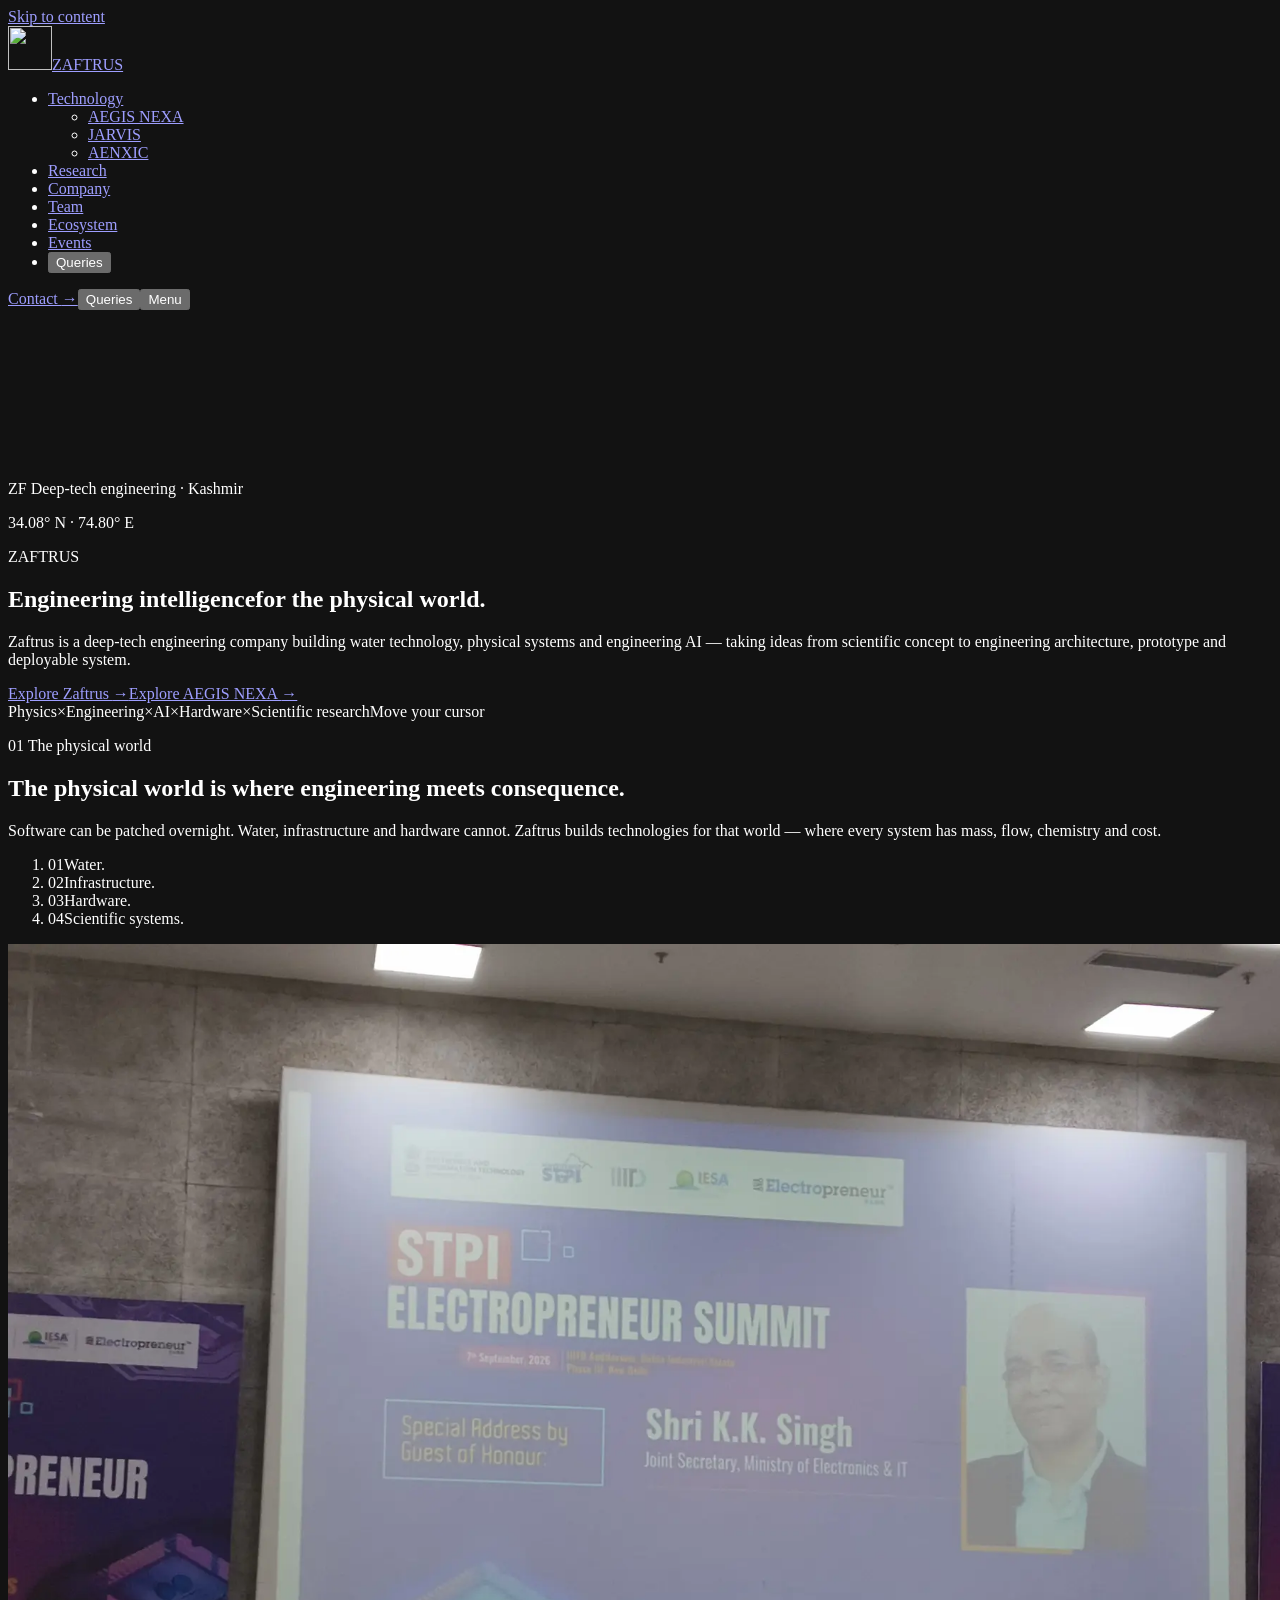
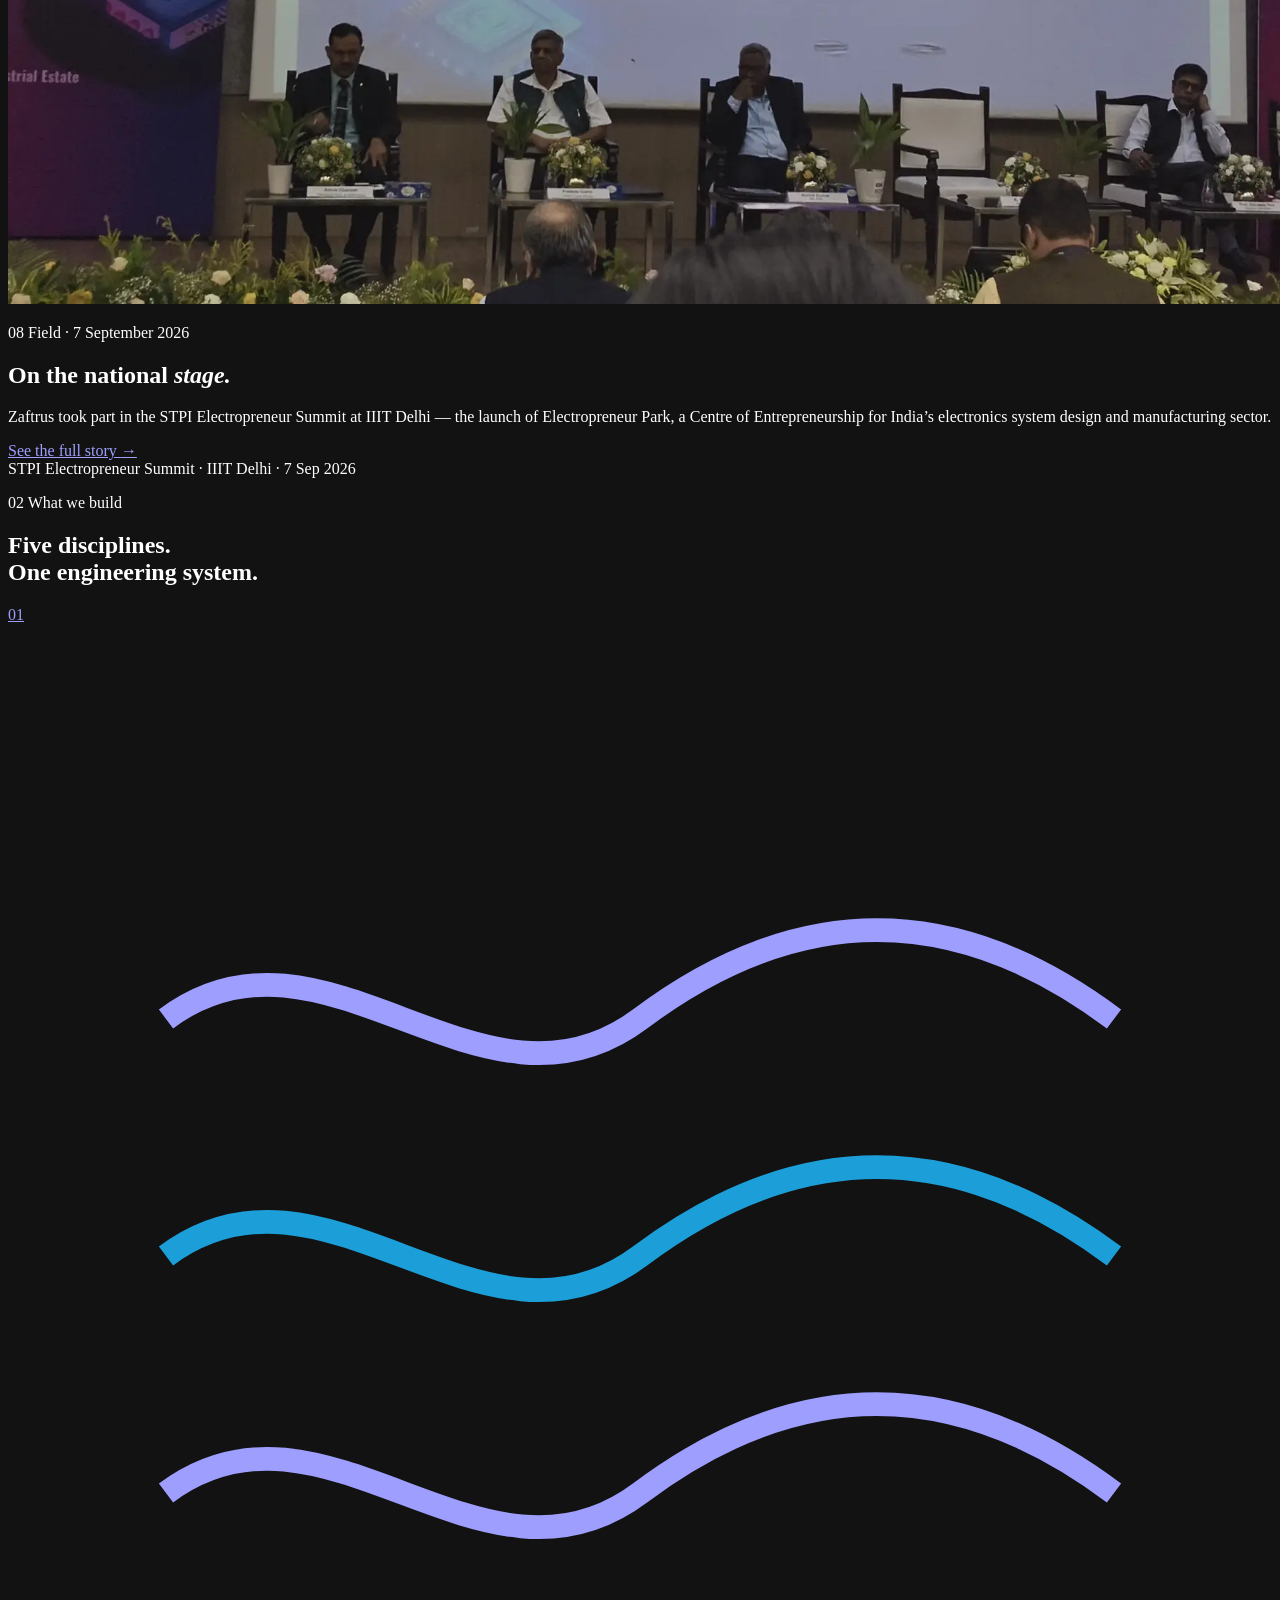
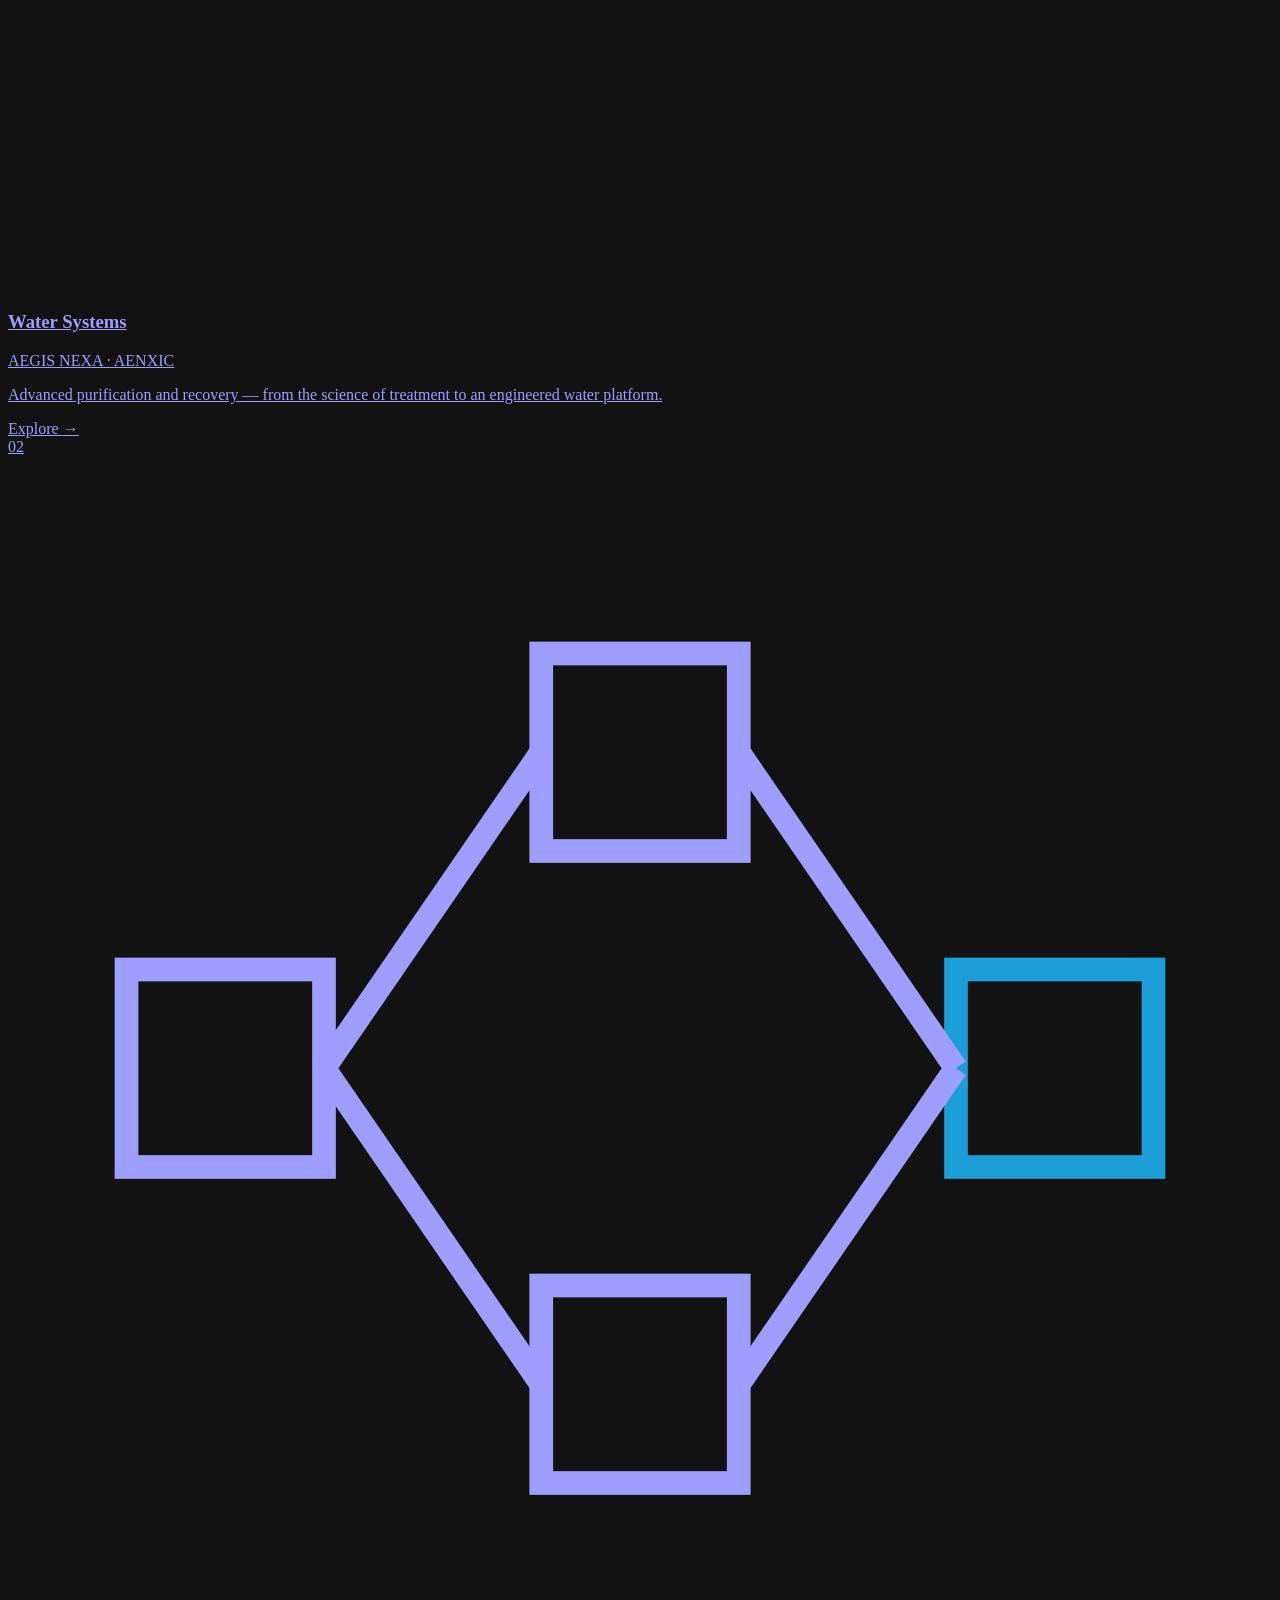
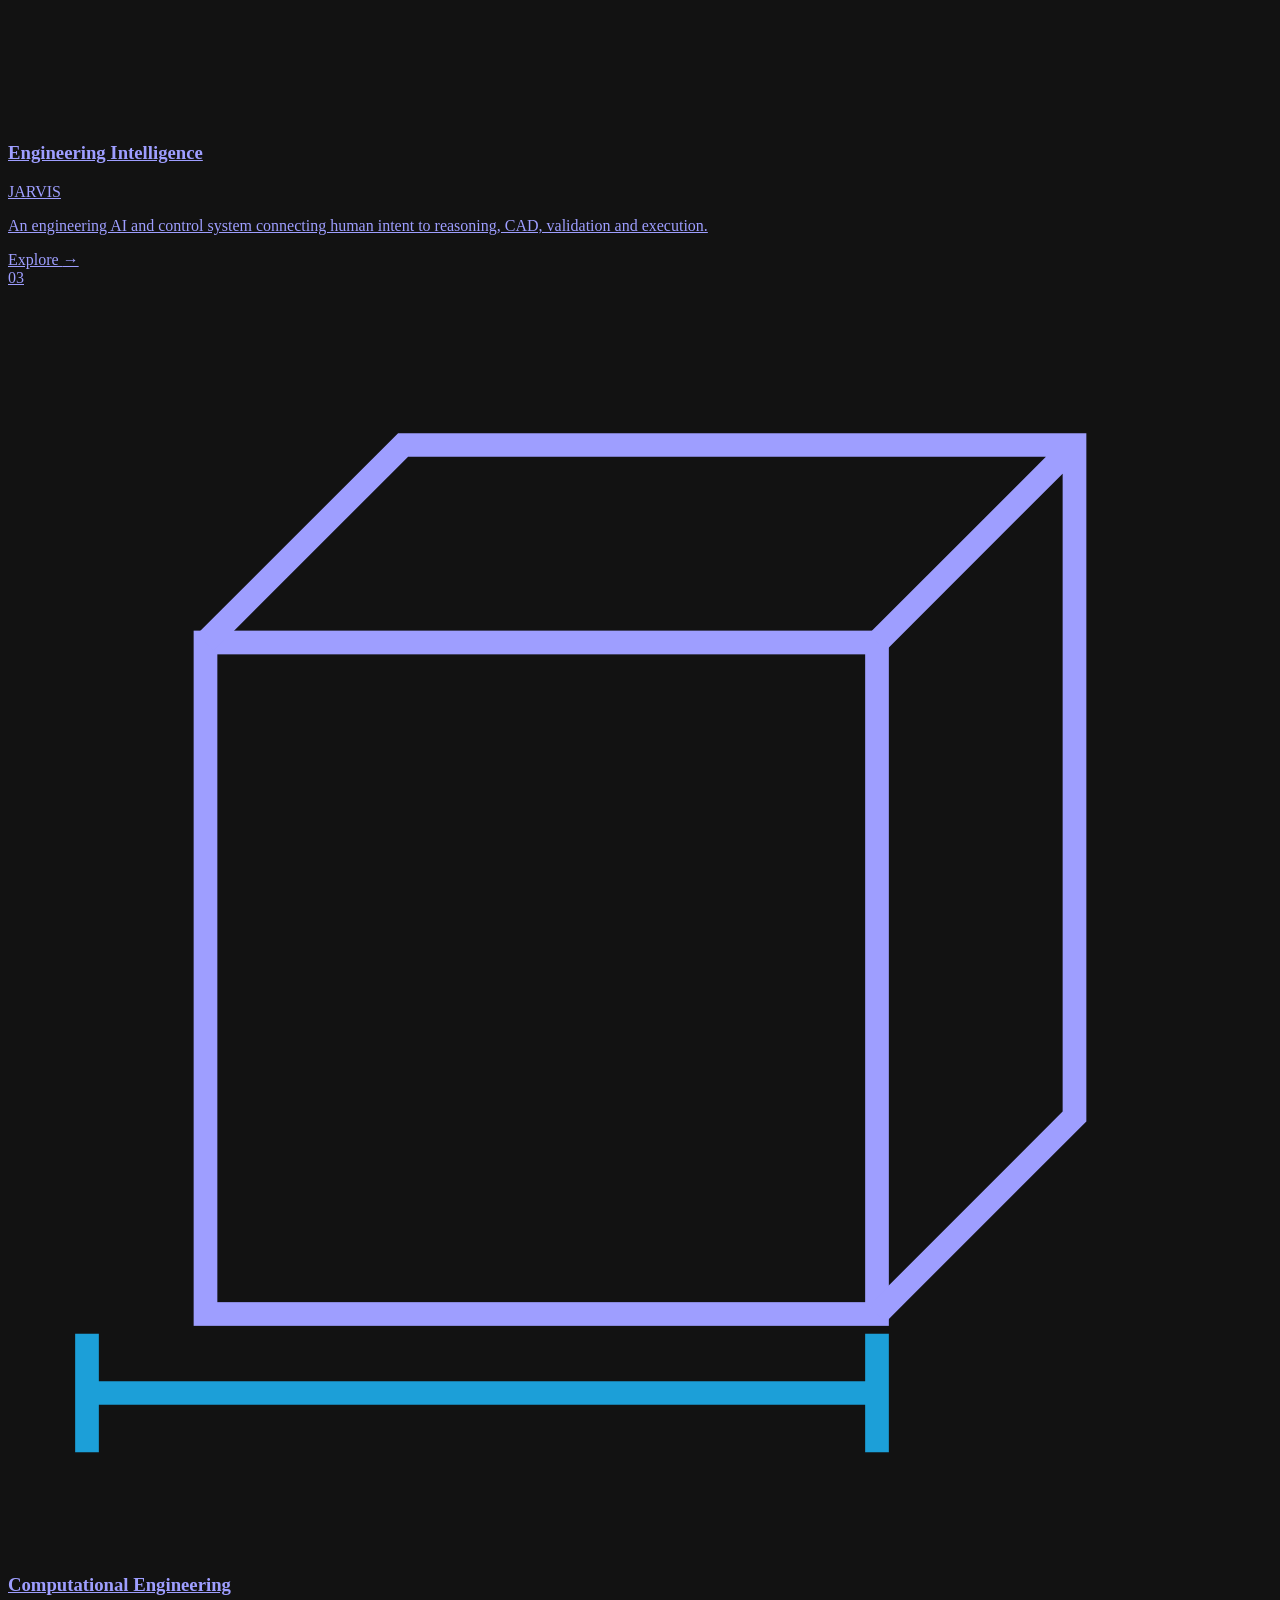
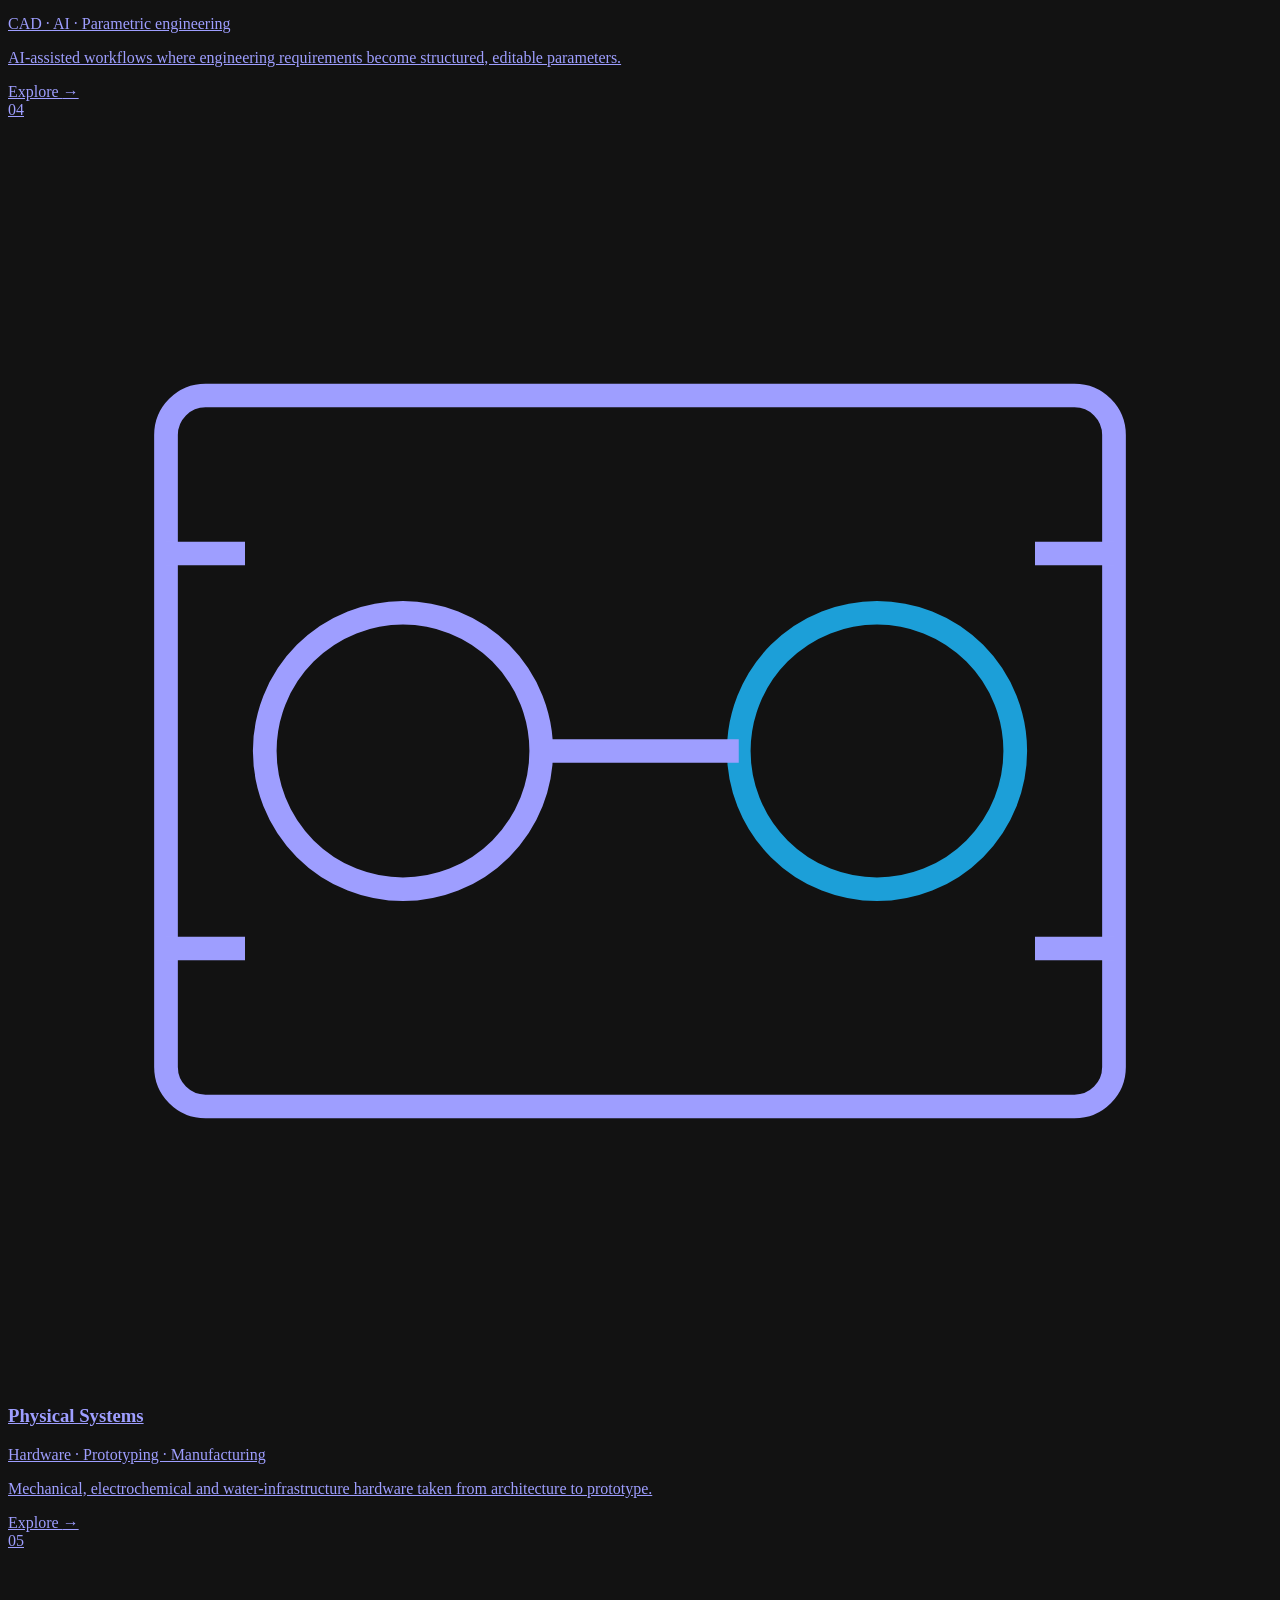
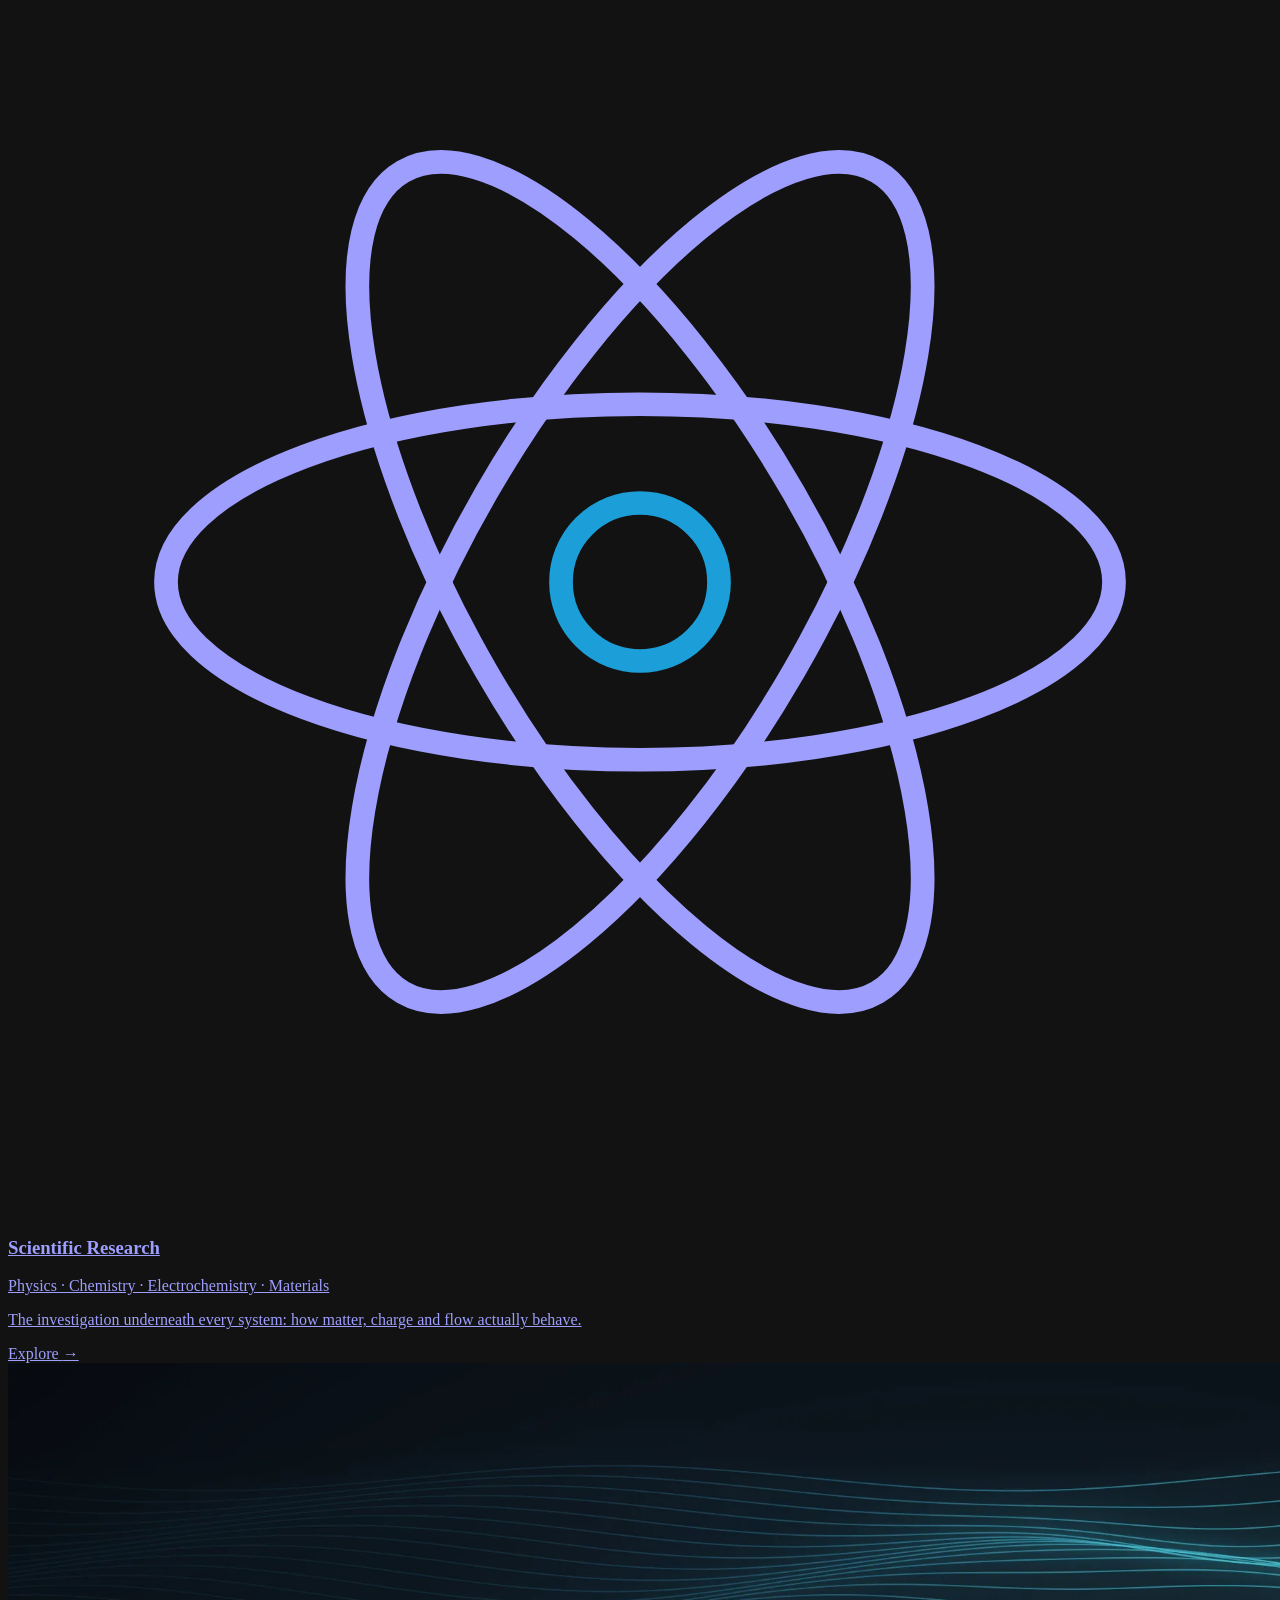
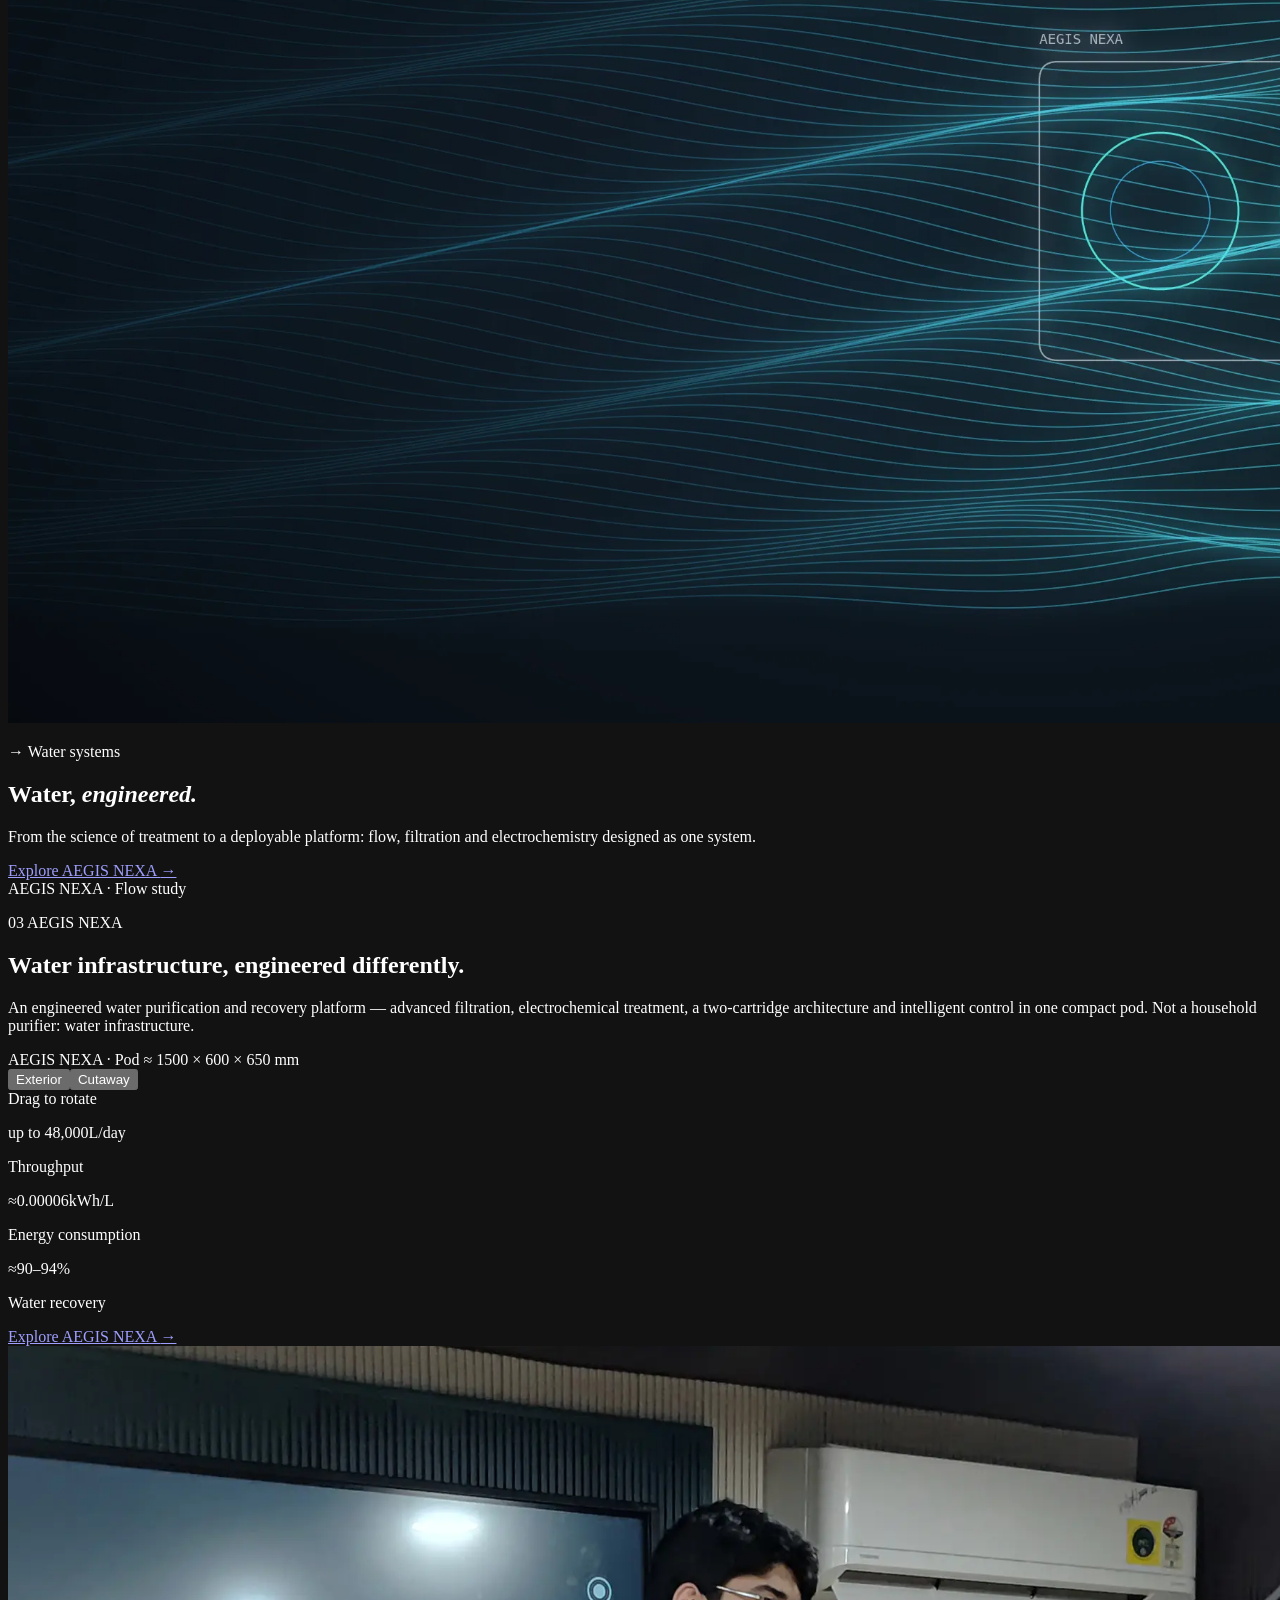
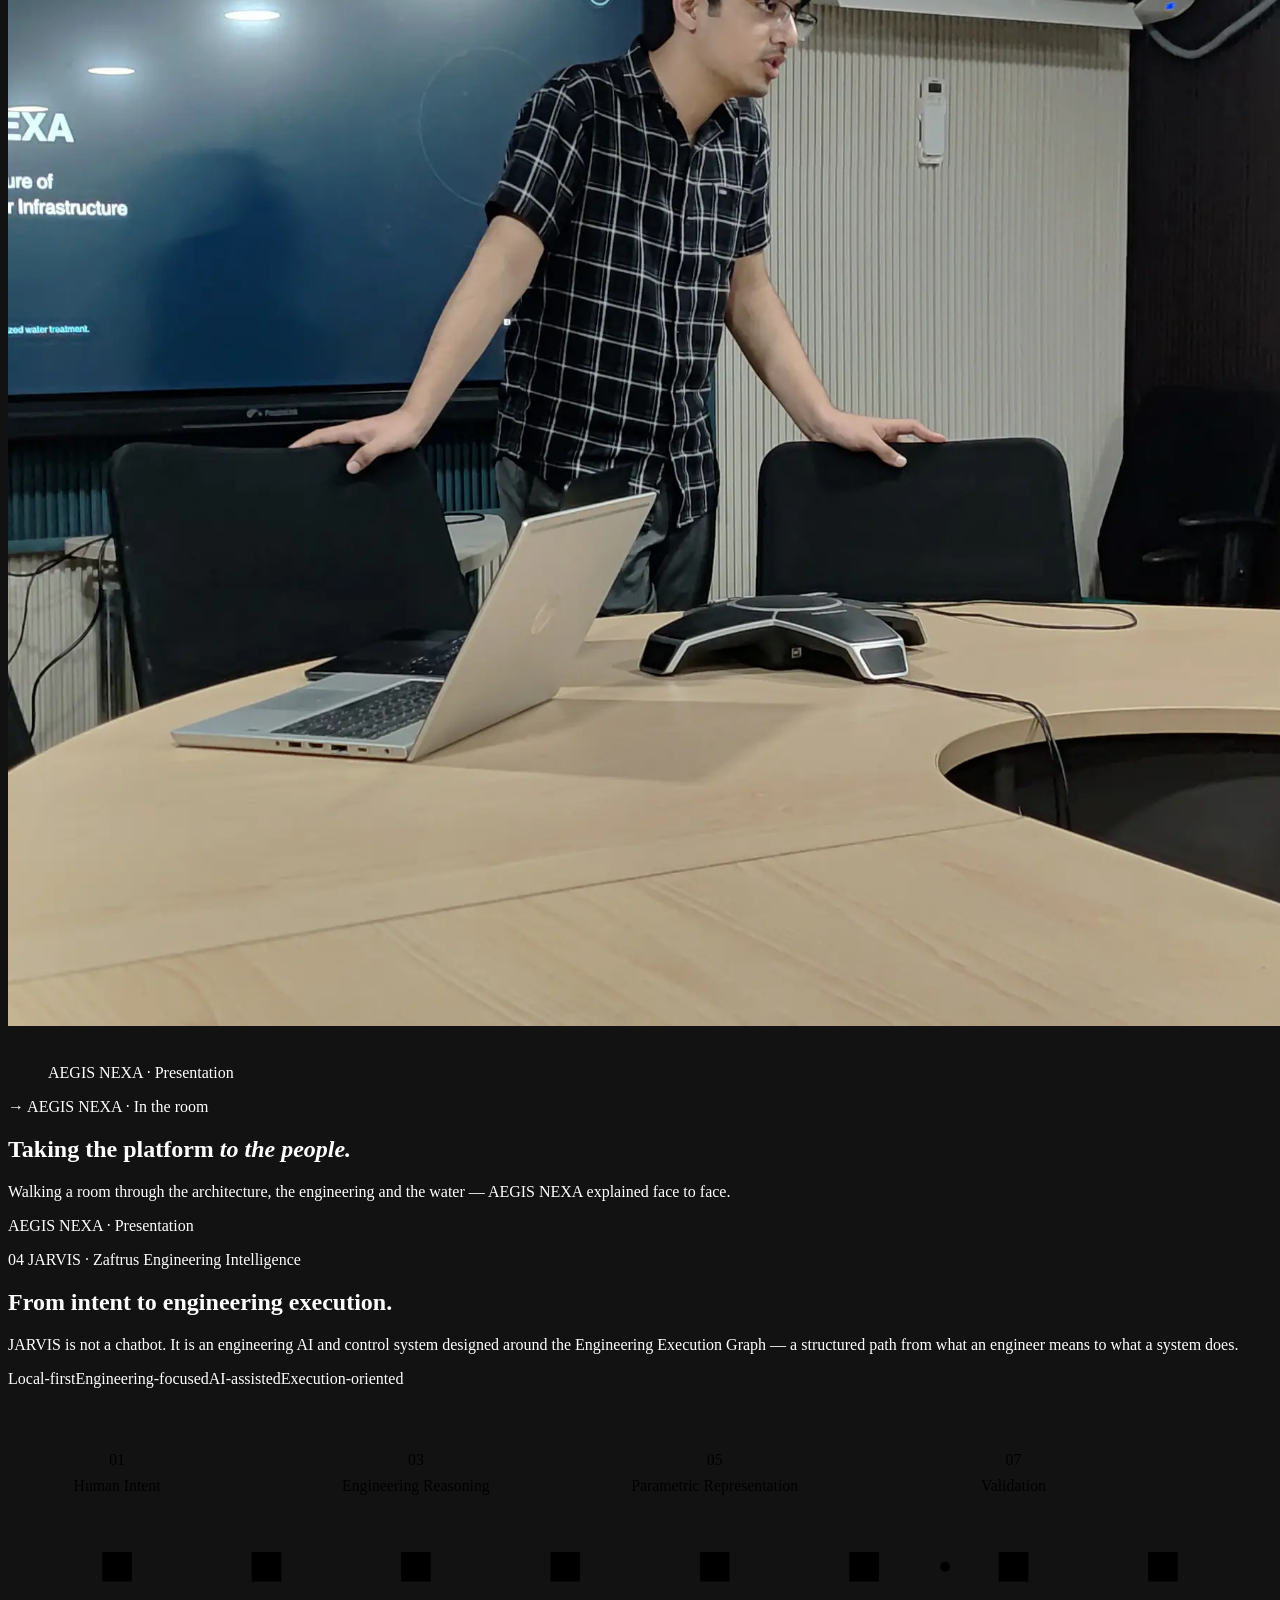
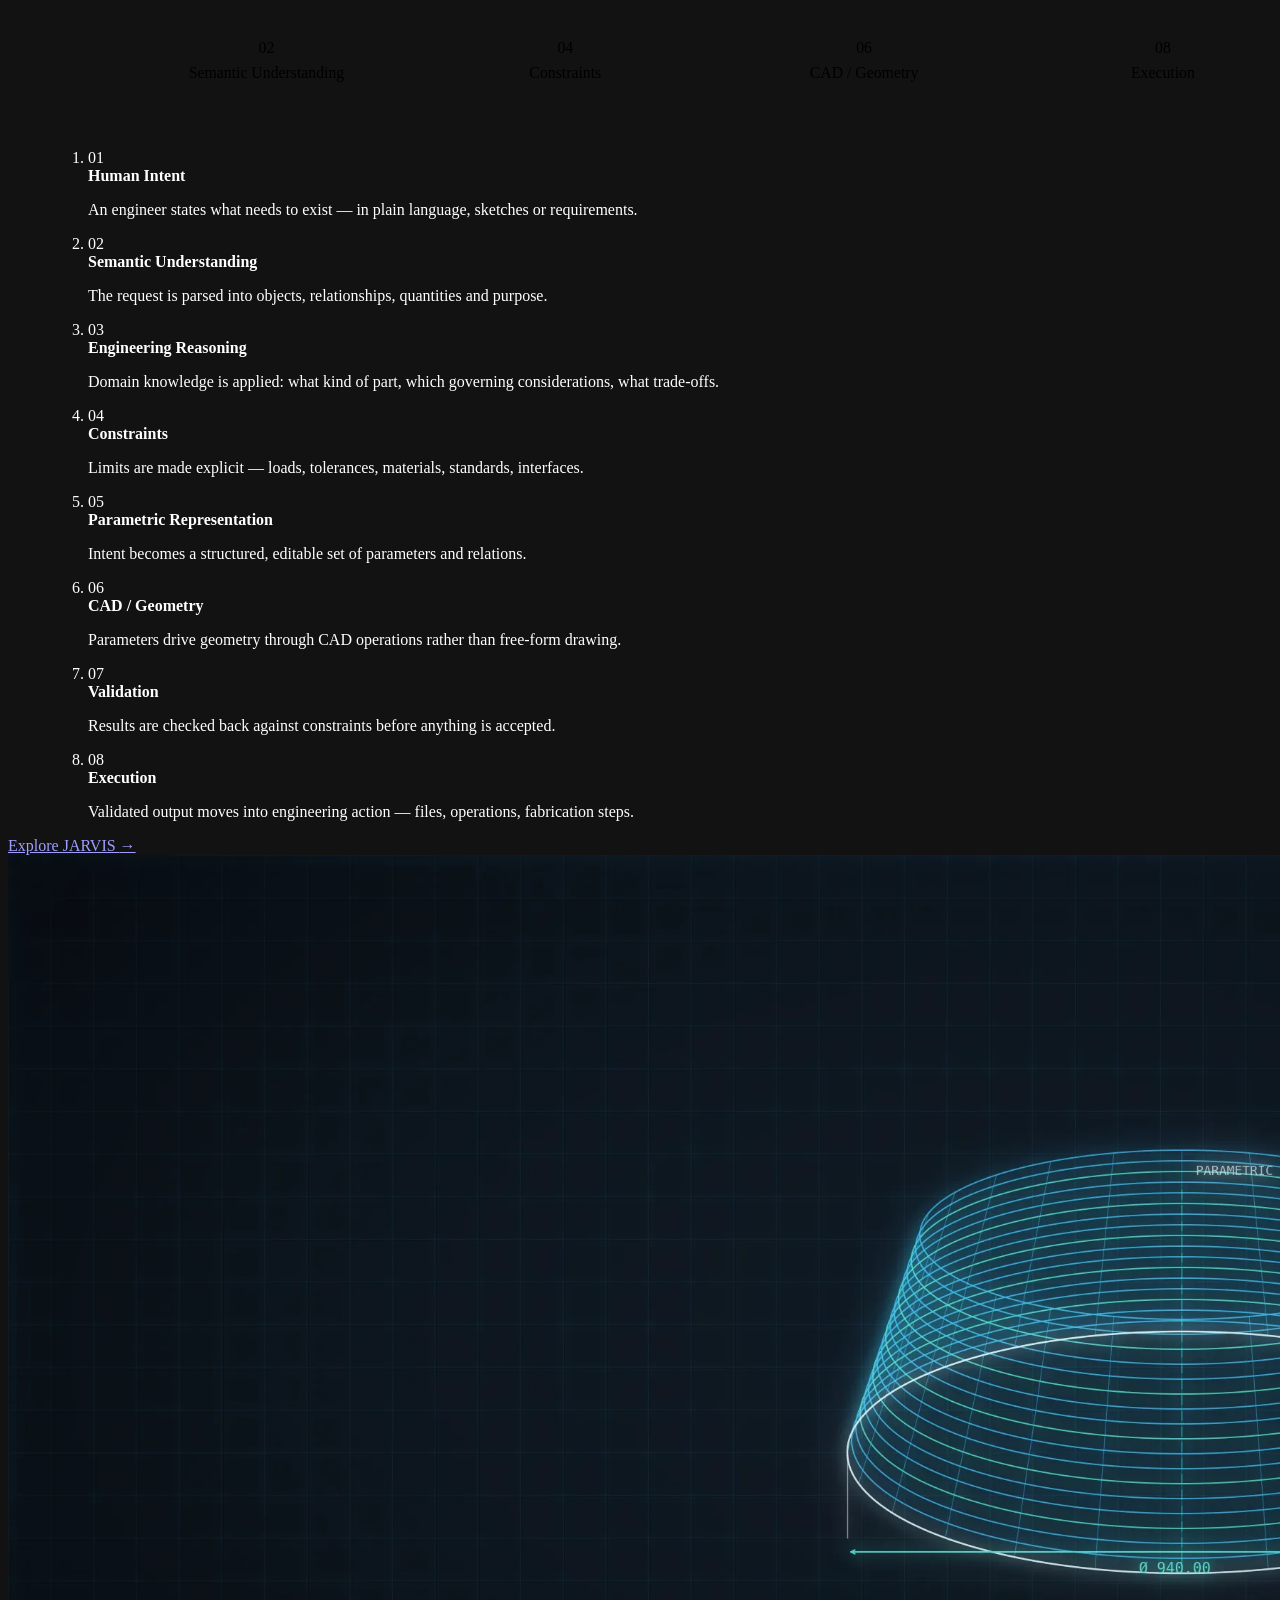
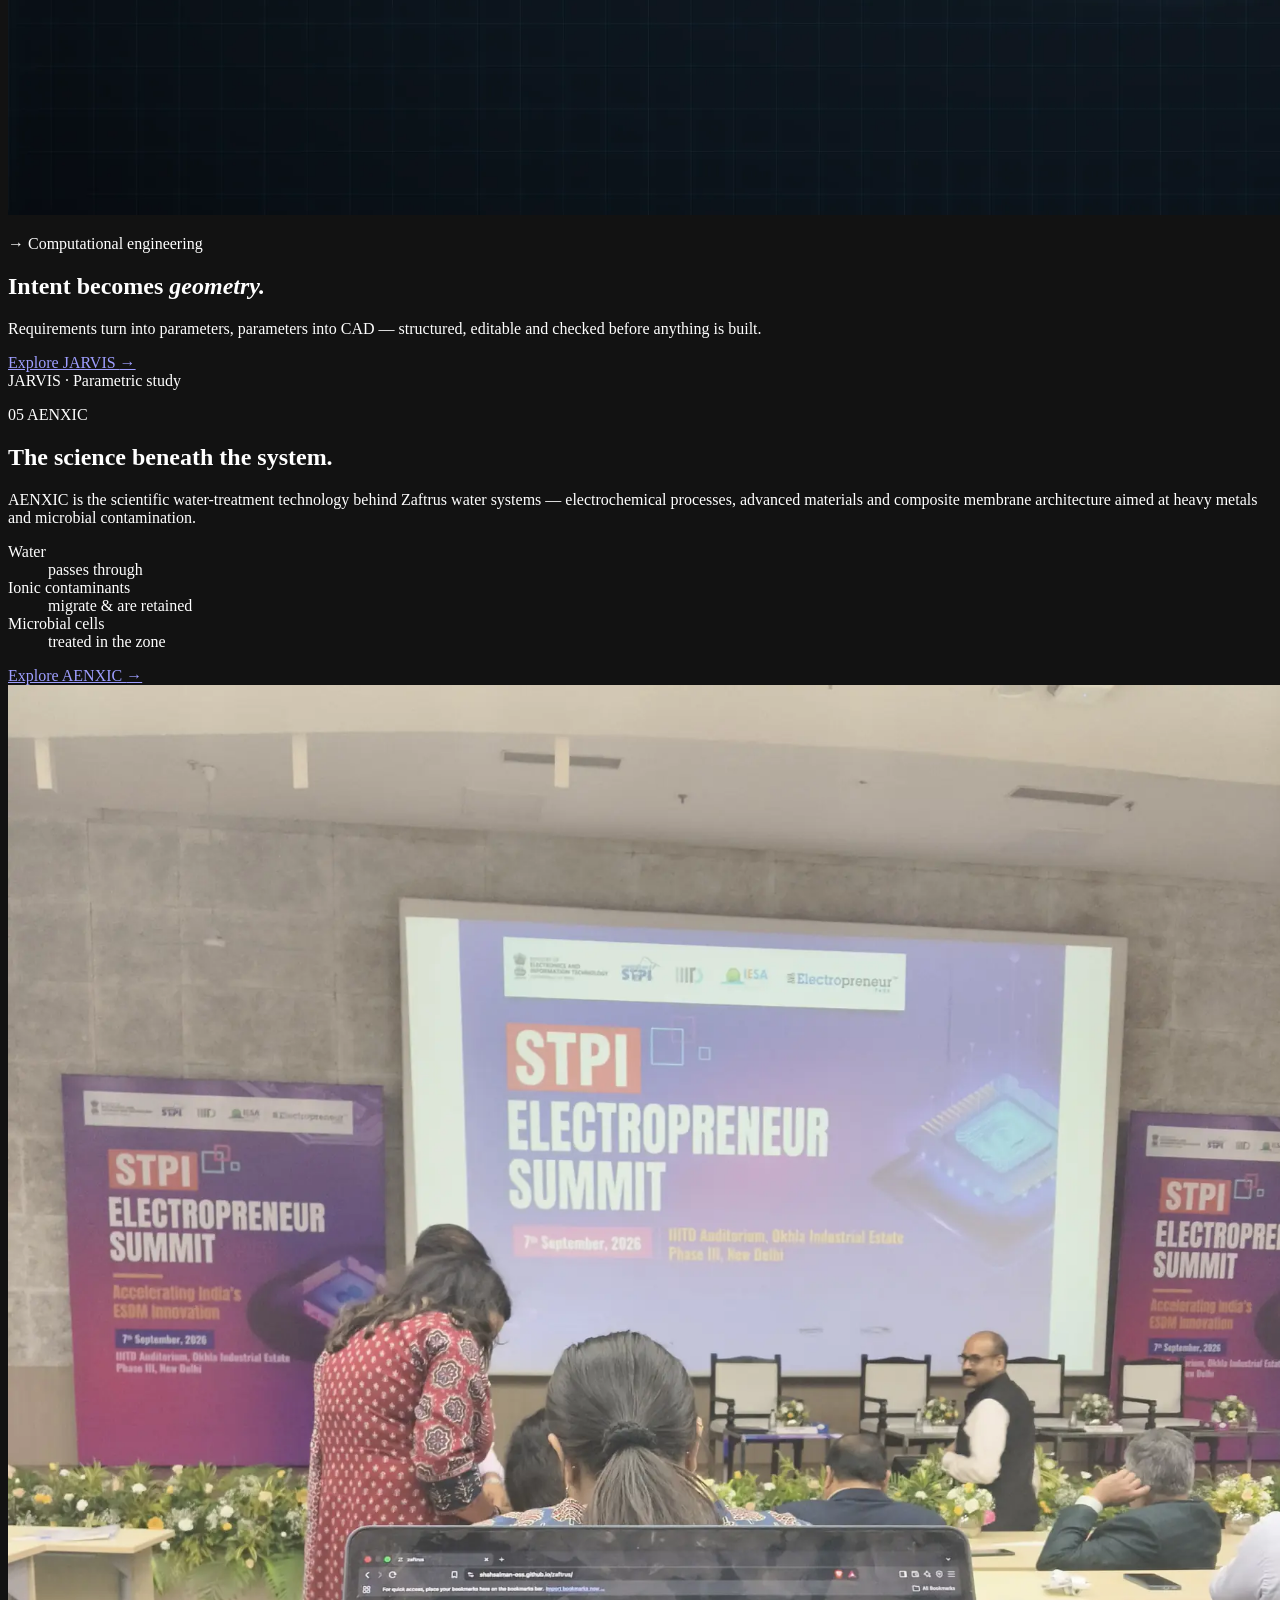
==== commit a707acc4: "Fix GitHub Pages asset paths" ====
--- a/index.html
+++ b/index.html
@@ -1 +1 @@
-<!DOCTYPE html><html lang="en"><head><meta charset="utf-8"><meta name="viewport" content="width=device-width, initial-scale=1, viewport-fit=cover"><title>Zaftrus | Engineering Intelligence for the Physical World</title><meta name="description" content="Zaftrus is a deep-tech engineering company from Kashmir building advanced water technology (AEGIS NEXA, AENXIC), engineering intelligence (JARVIS), physical systems and scientific research."><link rel="canonical" href="https://superlative-sfogliatella-cff9fb.netlify.app/"><meta name="theme-color" content="#080c11"><meta name="color-scheme" content="dark"><link rel="icon" type="image/png" sizes="48x48" href="/favicon-48.png"><link rel="icon" type="image/png" sizes="512x512" href="/favicon.png"><link rel="apple-touch-icon" href="/apple-touch-icon.png"><link rel="sitemap" href="/sitemap-index.xml"><meta property="og:type" content="website"><meta property="og:site_name" content="Zaftrus"><meta property="og:title" content="Zaftrus | Engineering Intelligence for the Physical World"><meta property="og:description" content="Zaftrus is a deep-tech engineering company from Kashmir building advanced water technology (AEGIS NEXA, AENXIC), engineering intelligence (JARVIS), physical systems and scientific research."><meta property="og:url" content="https://superlative-sfogliatella-cff9fb.netlify.app/"><meta property="og:image" content="https://superlative-sfogliatella-cff9fb.netlify.app/og-zaftrus.png"><meta property="og:image:width" content="1200"><meta property="og:image:height" content="630"><meta property="og:locale" content="en_IN"><meta name="twitter:card" content="summary_large_image"><meta name="twitter:title" content="Zaftrus | Engineering Intelligence for the Physical World"><meta name="twitter:description" content="Zaftrus is a deep-tech engineering company from Kashmir building advanced water technology (AEGIS NEXA, AENXIC), engineering intelligence (JARVIS), physical systems and scientific research."><meta name="twitter:image" content="https://superlative-sfogliatella-cff9fb.netlify.app/og-zaftrus.png"><script>document.documentElement.classList.add('js');</script><script type="application/ld+json">[{"@context":"https://schema.org","@type":"Organization","@id":"https://superlative-sfogliatella-cff9fb.netlify.app/#organization","name":"Zaftrus","url":"https://superlative-sfogliatella-cff9fb.netlify.app/","logo":"https://superlative-sfogliatella-cff9fb.netlify.app/brand/zaftrus-logo.png","email":"zaftrus@gmail.com","slogan":"Engineering intelligence for the physical world.","description":"Zaftrus is a deep-tech engineering company originating from Kashmir, developing advanced water technology, physical engineering systems and engineering intelligence.","sameAs":["https://www.linkedin.com/company/zaftrus","https://www.instagram.com/zaftrus_"]}]</script><link rel="stylesheet" href="/_astro/CtaBand.C8Ip3qKf.css"><link rel="stylesheet" href="/_astro/index.BRBzbay9.css"><link rel="preconnect" href="https://fonts.googleapis.com"><link rel="preconnect" href="https://fonts.gstatic.com" crossorigin><link rel="stylesheet" href="https://fonts.googleapis.com/css2?family=Orbitron:wght@400..900&display=swap"><link rel="stylesheet" href="/_astro/zf-theme.css"><link rel="stylesheet" href="/_astro/zf-ui.css"><link rel="stylesheet" href="/_astro/zf-media.css"><link rel="stylesheet" href="/_astro/zf-polish.v11.css"><link rel="stylesheet" href="/_astro/zf-bot.v3.css"></head><body class="zf-home"><a class="skip-link" href="#main">Skip to content</a><header class="hdr" data-header data-astro-cid-nen7h5rs><div class="hdr__in wrap" data-astro-cid-nen7h5rs><a href="/" class="hdr__brand" aria-label="Zaftrus — home" data-astro-cid-nen7h5rs><img src="/brand/zaftrus-logo-88.png" srcset="/brand/zaftrus-logo-88.png 1x, /brand/zaftrus-logo.png 2x" width="44" height="44" alt="" class="hdr__logo" fetchpriority="high" data-astro-cid-nen7h5rs><span class="hdr__word" data-astro-cid-nen7h5rs>ZAFTRUS</span></a><nav class="hdr__nav" aria-label="Primary" data-astro-cid-nen7h5rs><ul data-astro-cid-nen7h5rs><li class="hdr__dd" data-astro-cid-nen7h5rs><a href="/technology/" data-astro-cid-nen7h5rs>Technology<i class="hdr__caret" aria-hidden="true"></i></a><ul class="hdr__sub" aria-label="Technology"><li><a href="/aegis-nexa/">AEGIS NEXA</a></li><li><a href="/jarvis/">JARVIS</a></li><li><a href="/aenxic/">AENXIC</a></li></ul></li><li data-astro-cid-nen7h5rs><a href="/research/" data-astro-cid-nen7h5rs>Research</a></li><li data-astro-cid-nen7h5rs><a href="/company/" data-astro-cid-nen7h5rs>Company</a></li><li data-astro-cid-nen7h5rs><a href="/team/" data-astro-cid-nen7h5rs>Team</a></li><li data-astro-cid-nen7h5rs><a href="/ecosystem/" data-astro-cid-nen7h5rs>Ecosystem</a></li><li data-astro-cid-nen7h5rs><a href="/events/" data-astro-cid-nen7h5rs>Events</a></li><li data-astro-cid-nen7h5rs><button type="button" class="hdr__q" data-zfq-open aria-haspopup="dialog" aria-expanded="false" data-astro-cid-nen7h5rs><i class="hdr__qdot" aria-hidden="true"></i>Queries</button></li></ul></nav><a href="/contact/" class="btn hdr__cta" data-magnetic data-astro-cid-nen7h5rs>Contact <span class="arr" aria-hidden="true" data-astro-cid-nen7h5rs>→</span></a><button type="button" class="hdr__q hdr__q--pill" data-zfq-open aria-haspopup="dialog" aria-expanded="false" data-astro-cid-nen7h5rs><i class="hdr__qdot" aria-hidden="true"></i>Queries</button><button class="hdr__toggle" type="button" aria-expanded="false" aria-controls="mobile-menu" data-menu-toggle data-astro-cid-nen7h5rs><span class="sr-only" data-astro-cid-nen7h5rs>Menu</span><span class="hdr__bars" aria-hidden="true" data-astro-cid-nen7h5rs><i data-astro-cid-nen7h5rs></i><i data-astro-cid-nen7h5rs></i></span></button></div><div class="mnav" id="mobile-menu" data-menu hidden data-astro-cid-nen7h5rs><div class="mnav__in wrap" data-astro-cid-nen7h5rs><p class="label" data-astro-cid-nen7h5rs>Index</p><ol class="mnav__list" data-astro-cid-nen7h5rs><li data-astro-cid-nen7h5rs><a href="/" data-astro-cid-nen7h5rs><span class="mono" data-astro-cid-nen7h5rs>00</span>Home</a></li><li data-astro-cid-nen7h5rs><a href="/technology/" data-astro-cid-nen7h5rs><span class="mono" data-astro-cid-nen7h5rs>01</span>Technology</a></li><li data-astro-cid-nen7h5rs><a href="/aegis-nexa/" data-astro-cid-nen7h5rs><span class="mono" data-astro-cid-nen7h5rs>02</span>AEGIS NEXA</a></li><li data-astro-cid-nen7h5rs><a href="/aenxic/" data-astro-cid-nen7h5rs><span class="mono" data-astro-cid-nen7h5rs>03</span>AENXIC</a></li><li data-astro-cid-nen7h5rs><a href="/jarvis/" data-astro-cid-nen7h5rs><span class="mono" data-astro-cid-nen7h5rs>04</span>JARVIS</a></li><li data-astro-cid-nen7h5rs><a href="/research/" data-astro-cid-nen7h5rs><span class="mono" data-astro-cid-nen7h5rs>05</span>Research</a></li><li data-astro-cid-nen7h5rs><a href="/company/" data-astro-cid-nen7h5rs><span class="mono" data-astro-cid-nen7h5rs>06</span>Company</a></li><li data-astro-cid-nen7h5rs><a href="/team/" data-astro-cid-nen7h5rs><span class="mono" data-astro-cid-nen7h5rs>07</span>Team</a></li><li data-astro-cid-nen7h5rs><a href="/ecosystem/" data-astro-cid-nen7h5rs><span class="mono" data-astro-cid-nen7h5rs>08</span>Ecosystem</a></li><li data-astro-cid-nen7h5rs><a href="/events/" data-astro-cid-nen7h5rs><span class="mono" data-astro-cid-nen7h5rs>09</span>Events</a></li><li data-astro-cid-nen7h5rs><a href="/contact/" data-astro-cid-nen7h5rs><span class="mono" data-astro-cid-nen7h5rs>10</span>Contact</a></li><li data-astro-cid-nen7h5rs><button type="button" class="mnav__q" data-zfq-open data-astro-cid-nen7h5rs><span class="mono" data-astro-cid-nen7h5rs>11</span>Queries</button></li></ol><p class="label mnav__foot" data-astro-cid-nen7h5rs>Engineering intelligence for the physical world.</p></div></div></header><main id="main"><section class="hero" aria-labelledby="hero-title" data-astro-cid-lcdefpme><div class="hero__grid bg-grid--fine" aria-hidden="true" data-astro-cid-lcdefpme></div><div class="hero__stage" data-astro-cid-lcdefpme><canvas id="zf-flow" class="zf-flow-canvas" role="img" aria-label="Interactive particle field that flows around your cursor"></canvas></div><div class="wrap hero__in" data-astro-cid-lcdefpme><div class="hero__top" data-reveal data-astro-cid-lcdefpme><p class="eyebrow" data-astro-cid-lcdefpme><span class="idx" data-astro-cid-lcdefpme>ZF</span> Deep-tech engineering · Kashmir</p><p class="label hide-sm" data-astro-cid-lcdefpme>34.08° N · 74.80° E</p></div><div class="hero__main" data-astro-cid-lcdefpme><p class="hero__word" data-reveal style="--d:1" aria-hidden="true" data-astro-cid-lcdefpme>ZAFTRUS</p><h1 id="hero-title" class="h1 hero__title" data-reveal="lines" data-astro-cid-lcdefpme><span class="split-line" data-astro-cid-lcdefpme><span data-astro-cid-lcdefpme>Engineering intelligence</span></span><span class="split-line" data-astro-cid-lcdefpme><span data-astro-cid-lcdefpme>for the physical world.</span></span></h1></div><div class="hero__foot" data-astro-cid-lcdefpme><p class="lede" data-reveal style="--d:3" data-astro-cid-lcdefpme>Zaftrus is a deep-tech engineering company building water technology, physical systems and engineering AI — taking ideas from scientific concept to engineering architecture, prototype and deployable system.</p><div class="btn-row" data-reveal style="--d:4" data-astro-cid-lcdefpme><a href="/technology/" class="btn" data-magnetic data-astro-cid-lcdefpme>Explore Zaftrus <span class="arr" aria-hidden="true" data-astro-cid-lcdefpme>→</span></a><a href="/aegis-nexa/" class="btn btn--ghost" data-magnetic data-astro-cid-lcdefpme>Explore AEGIS NEXA <span class="arr" aria-hidden="true" data-astro-cid-lcdefpme>→</span></a></div></div><div class="hero__strip" data-reveal style="--d:5" data-astro-cid-lcdefpme><span class="label" data-astro-cid-lcdefpme>Physics</span><span class="x" data-astro-cid-lcdefpme>×</span><span class="label" data-astro-cid-lcdefpme>Engineering</span><span class="x" data-astro-cid-lcdefpme>×</span><span class="label" data-astro-cid-lcdefpme>AI</span><span class="x" data-astro-cid-lcdefpme>×</span><span class="label" data-astro-cid-lcdefpme>Hardware</span><span class="x" data-astro-cid-lcdefpme>×</span><span class="label" data-astro-cid-lcdefpme>Scientific research</span><span class="scene-hint hide-md">Move your cursor</span></div></div></section><section class="section problem" aria-labelledby="problem-title" data-astro-cid-lcdefpme><div class="wrap grid-12" data-astro-cid-lcdefpme><div class="problem__lead" data-astro-cid-lcdefpme><p class="eyebrow" data-reveal data-astro-cid-lcdefpme><span class="idx" data-astro-cid-lcdefpme>01</span> The physical world</p><h2 id="problem-title" class="h2" data-reveal style="--d:1" data-astro-cid-lcdefpme>The physical world is where engineering meets consequence.</h2><p class="body-lg" data-reveal style="--d:2" data-astro-cid-lcdefpme>Software can be patched overnight. Water, infrastructure and hardware cannot. Zaftrus builds technologies for that world — where every system has mass, flow, chemistry and cost.</p></div><ol class="problem__list" data-astro-cid-lcdefpme><li data-reveal style="--d:0" data-astro-cid-lcdefpme><span class="mono" data-astro-cid-lcdefpme>01</span><span class="problem__word" data-astro-cid-lcdefpme>Water.</span></li><li data-reveal style="--d:1" data-astro-cid-lcdefpme><span class="mono" data-astro-cid-lcdefpme>02</span><span class="problem__word" data-astro-cid-lcdefpme>Infrastructure.</span></li><li data-reveal style="--d:2" data-astro-cid-lcdefpme><span class="mono" data-astro-cid-lcdefpme>03</span><span class="problem__word" data-astro-cid-lcdefpme>Hardware.</span></li><li data-reveal style="--d:3" data-astro-cid-lcdefpme><span class="mono" data-astro-cid-lcdefpme>04</span><span class="problem__word" data-astro-cid-lcdefpme>Scientific systems.</span></li></ol></div></section><section class="fs " aria-labelledby="fs-summit-stage-4189"><div class="fs__media " style="--pos-d:50% 88%;--pos-m:50% 50%"><img src="/media/summit-stage-1800.webp" srcset="/media/summit-stage-900.webp 900w, /media/summit-stage-1800.webp 1800w" sizes="100vw" alt="The stage at the STPI Electropreneur Summit, with the Guest of Honour, Shri K.K. Singh, Joint Secretary, Ministry of Electronics & IT, on the screen." loading="lazy" decoding="async"></div><div class="fs__tint" aria-hidden="true"></div><div class="fs__shade" aria-hidden="true"></div><div class="wrap fs__in"><p class="eyebrow fs__eyebrow" data-reveal><span class="idx">08</span> Field · 7 September 2026</p><h2 id="fs-summit-stage-4189" class="fs__title" data-reveal style="--d:1">On the national <em>stage.</em></h2><p class="fs__text" data-reveal style="--d:2">Zaftrus took part in the STPI Electropreneur Summit at IIIT Delhi — the launch of Electropreneur Park, a Centre of Entrepreneurship for India’s electronics system design and manufacturing sector.</p><div class="btn-row" data-reveal style="--d:3"><a href="/events/" class="btn btn--ghost" data-magnetic>See the full story <span class="arr" aria-hidden="true">→</span></a></div></div><div class="fs__meta" aria-hidden="true"><div class="wrap"><span class="label fs__chip"><i></i>STPI Electropreneur Summit · IIIT Delhi · 7 Sep 2026</span><span class="label fs__count hide-sm"></span></div></div></section><section class="section section--rule build" aria-labelledby="build-title" data-astro-cid-lcdefpme><div class="wrap" data-astro-cid-lcdefpme><div class="build__head" data-astro-cid-lcdefpme><p class="eyebrow" data-reveal data-astro-cid-lcdefpme><span class="idx" data-astro-cid-lcdefpme>02</span> What we build</p><h2 id="build-title" class="h2" data-reveal style="--d:1" data-astro-cid-lcdefpme>Five disciplines.<br data-astro-cid-lcdefpme>One engineering system.</h2></div><div class="build__grid" data-astro-cid-lcdefpme><a href="/aegis-nexa/" class="area area--0" data-reveal style="--d:0" data-astro-cid-lcdefpme><div class="area__top" data-astro-cid-lcdefpme><span class="mono accent" data-astro-cid-lcdefpme>01</span><svg class="area__icon" viewBox="0 0 64 64" fill="none" stroke="currentColor" stroke-width="1.2" aria-hidden="true" data-astro-cid-lcdefpme><path d="M8 20c8-6 16 6 24 0s16-6 24 0" data-astro-cid-lcdefpme></path><path d="M8 32c8-6 16 6 24 0s16-6 24 0" stroke="#1c9fd8" data-astro-cid-lcdefpme></path><path d="M8 44c8-6 16 6 24 0s16-6 24 0" data-astro-cid-lcdefpme></path></svg></div><h3 class="h3" data-astro-cid-lcdefpme>Water Systems</h3><p class="label area__items" data-astro-cid-lcdefpme>AEGIS NEXA · AENXIC</p><p class="area__text" data-astro-cid-lcdefpme>Advanced purification and recovery — from the science of treatment to an engineered water platform.</p><span class="link-arrow area__go" data-astro-cid-lcdefpme>Explore <span aria-hidden="true" data-astro-cid-lcdefpme>→</span></span></a><a href="/jarvis/" class="area area--1" data-reveal style="--d:1" data-astro-cid-lcdefpme><div class="area__top" data-astro-cid-lcdefpme><span class="mono accent" data-astro-cid-lcdefpme>02</span><svg class="area__icon" viewBox="0 0 64 64" fill="none" stroke="currentColor" stroke-width="1.2" aria-hidden="true" data-astro-cid-lcdefpme><rect x="6" y="26" width="10" height="10" data-astro-cid-lcdefpme></rect><rect x="27" y="10" width="10" height="10" data-astro-cid-lcdefpme></rect><rect x="27" y="42" width="10" height="10" data-astro-cid-lcdefpme></rect><rect x="48" y="26" width="10" height="10" stroke="#1c9fd8" data-astro-cid-lcdefpme></rect><path d="M16 31l11-16M16 31l11 16M37 15l11 16M37 47l11-16" data-astro-cid-lcdefpme></path></svg></div><h3 class="h3" data-astro-cid-lcdefpme>Engineering Intelligence</h3><p class="label area__items" data-astro-cid-lcdefpme>JARVIS</p><p class="area__text" data-astro-cid-lcdefpme>An engineering AI and control system connecting human intent to reasoning, CAD, validation and execution.</p><span class="link-arrow area__go" data-astro-cid-lcdefpme>Explore <span aria-hidden="true" data-astro-cid-lcdefpme>→</span></span></a><a href="/technology/" class="area area--2" data-reveal style="--d:2" data-astro-cid-lcdefpme><div class="area__top" data-astro-cid-lcdefpme><span class="mono accent" data-astro-cid-lcdefpme>03</span><svg class="area__icon" viewBox="0 0 64 64" fill="none" stroke="currentColor" stroke-width="1.2" aria-hidden="true" data-astro-cid-lcdefpme><rect x="10" y="18" width="34" height="34" data-astro-cid-lcdefpme></rect><path d="M10 18l10-10h34v34l-10 10M44 18l10-10" data-astro-cid-lcdefpme></path><path d="M4 56h40M4 53v6M44 53v6" stroke="#1c9fd8" data-astro-cid-lcdefpme></path></svg></div><h3 class="h3" data-astro-cid-lcdefpme>Computational Engineering</h3><p class="label area__items" data-astro-cid-lcdefpme>CAD · AI · Parametric engineering</p><p class="area__text" data-astro-cid-lcdefpme>AI-assisted workflows where engineering requirements become structured, editable parameters.</p><span class="link-arrow area__go" data-astro-cid-lcdefpme>Explore <span aria-hidden="true" data-astro-cid-lcdefpme>→</span></span></a><a href="/research/" class="area area--3" data-reveal style="--d:3" data-astro-cid-lcdefpme><div class="area__top" data-astro-cid-lcdefpme><span class="mono accent" data-astro-cid-lcdefpme>04</span><svg class="area__icon" viewBox="0 0 64 64" fill="none" stroke="currentColor" stroke-width="1.2" aria-hidden="true" data-astro-cid-lcdefpme><rect x="8" y="14" width="48" height="36" rx="2" data-astro-cid-lcdefpme></rect><circle cx="20" cy="32" r="7" data-astro-cid-lcdefpme></circle><circle cx="44" cy="32" r="7" stroke="#1c9fd8" data-astro-cid-lcdefpme></circle><path d="M27 32h10M8 22h4M8 42h4M52 22h4M52 42h4" data-astro-cid-lcdefpme></path></svg></div><h3 class="h3" data-astro-cid-lcdefpme>Physical Systems</h3><p class="label area__items" data-astro-cid-lcdefpme>Hardware · Prototyping · Manufacturing</p><p class="area__text" data-astro-cid-lcdefpme>Mechanical, electrochemical and water-infrastructure hardware taken from architecture to prototype.</p><span class="link-arrow area__go" data-astro-cid-lcdefpme>Explore <span aria-hidden="true" data-astro-cid-lcdefpme>→</span></span></a><a href="/research/" class="area area--4" data-reveal style="--d:4" data-astro-cid-lcdefpme><div class="area__top" data-astro-cid-lcdefpme><span class="mono accent" data-astro-cid-lcdefpme>05</span><svg class="area__icon" viewBox="0 0 64 64" fill="none" stroke="currentColor" stroke-width="1.2" aria-hidden="true" data-astro-cid-lcdefpme><circle cx="32" cy="32" r="4" stroke="#1c9fd8" data-astro-cid-lcdefpme></circle><ellipse cx="32" cy="32" rx="24" ry="9" data-astro-cid-lcdefpme></ellipse><ellipse cx="32" cy="32" rx="24" ry="9" transform="rotate(60 32 32)" data-astro-cid-lcdefpme></ellipse><ellipse cx="32" cy="32" rx="24" ry="9" transform="rotate(-60 32 32)" data-astro-cid-lcdefpme></ellipse></svg></div><h3 class="h3" data-astro-cid-lcdefpme>Scientific Research</h3><p class="label area__items" data-astro-cid-lcdefpme>Physics · Chemistry · Electrochemistry · Materials</p><p class="area__text" data-astro-cid-lcdefpme>The investigation underneath every system: how matter, charge and flow actually behave.</p><span class="link-arrow area__go" data-astro-cid-lcdefpme>Explore <span aria-hidden="true" data-astro-cid-lcdefpme>→</span></span></a></div></div></section><section class="fs " aria-labelledby="fs-art-flow-2848"><div class="fs__media " style="--pos-d:50% 50%;--pos-m:60% 50%"><img src="/media/art-flow-1800.webp" srcset="/media/art-flow-900.webp 900w, /media/art-flow-1800.webp 1800w" sizes="100vw" alt="Generated artwork: streamlines of water flowing through a two-cartridge pod outline." loading="lazy" decoding="async"></div><div class="fs__tint" aria-hidden="true"></div><div class="fs__shade" aria-hidden="true"></div><div class="wrap fs__in"><p class="eyebrow fs__eyebrow" data-reveal><span class="idx">→</span> Water systems</p><h2 id="fs-art-flow-2848" class="fs__title" data-reveal style="--d:1">Water, <em>engineered.</em></h2><p class="fs__text" data-reveal style="--d:2">From the science of treatment to a deployable platform: flow, filtration and electrochemistry designed as one system.</p><div class="btn-row" data-reveal style="--d:3"><a href="/aegis-nexa/" class="btn btn--ghost" data-magnetic>Explore AEGIS NEXA <span class="arr" aria-hidden="true">→</span></a></div></div><div class="fs__meta" aria-hidden="true"><div class="wrap"><span class="label fs__chip"><i></i>AEGIS NEXA · Flow study</span><span class="label fs__count hide-sm"></span></div></div></section><section class="section section--rule nexa" aria-labelledby="nexa-title" data-astro-cid-lcdefpme><div class="wrap" data-astro-cid-lcdefpme><div class="nexa__head" data-astro-cid-lcdefpme><div data-astro-cid-lcdefpme><p class="eyebrow" data-reveal data-astro-cid-lcdefpme><span class="idx" data-astro-cid-lcdefpme>03</span> AEGIS NEXA</p><h2 id="nexa-title" class="h1" data-reveal style="--d:1" data-astro-cid-lcdefpme>Water infrastructure, engineered differently.</h2></div><p class="body-lg" data-reveal style="--d:2" data-astro-cid-lcdefpme>An engineered water purification and recovery platform — advanced filtration, electrochemical treatment, a two-cartridge architecture and intelligent control in one compact pod. Not a household purifier: water infrastructure.</p></div><div class="nexa__viewer frame" data-reveal="fade" data-astro-cid-lcdefpme><i class="corner c-tl" data-astro-cid-lcdefpme></i><i class="corner c-tr" data-astro-cid-lcdefpme></i><i class="corner c-bl" data-astro-cid-lcdefpme></i><i class="corner c-br" data-astro-cid-lcdefpme></i><div class="nexa__bar" data-astro-cid-lcdefpme><span class="label" data-astro-cid-lcdefpme>AEGIS NEXA · Pod ≈ 1500 × 600 × 650 mm</span><div class="seg" role="group" aria-label="View mode" data-astro-cid-lcdefpme><button type="button" data-nexa-mode="exterior" aria-pressed="true" data-astro-cid-lcdefpme>Exterior</button><button type="button" data-nexa-mode="cutaway" aria-pressed="false" data-astro-cid-lcdefpme>Cutaway</button></div></div><div class="stage nexa__stage" data-scene="nexa" role="img" aria-label="Interactive 3D model of the AEGIS NEXA pod. Switch between exterior and cutaway to see filtration, electrochemical treatment, cartridges, recovery path and water flow."><div class="stage-fallback" aria-hidden="true"></div></div><div class="nexa__foot" data-astro-cid-lcdefpme><span class="scene-hint" data-astro-cid-lcdefpme>Drag to rotate</span></div></div><div class="nexa__metrics" data-astro-cid-lcdefpme><div class="nm cells nm--compact" data-astro-cid-i2oruviy><div data-reveal data-astro-cid-i2oruviy><p class="metric__value" data-astro-cid-i2oruviy><span data-astro-cid-i2oruviy>up to </span><span data-count="48000" data-astro-cid-i2oruviy>48,000</span><span class="metric__unit" data-astro-cid-i2oruviy>L/day</span></p><p class="label" data-astro-cid-i2oruviy>Throughput</p></div><div data-reveal style="--d:1" data-astro-cid-i2oruviy><p class="metric__value" data-astro-cid-i2oruviy><span class="tilde" data-astro-cid-i2oruviy>≈</span><span data-count="0.00006" data-decimals="5" data-astro-cid-i2oruviy>0.00006</span><span class="metric__unit" data-astro-cid-i2oruviy>kWh/L</span></p><p class="label" data-astro-cid-i2oruviy>Energy consumption</p></div><div data-reveal style="--d:2" data-astro-cid-i2oruviy><p class="metric__value" data-astro-cid-i2oruviy><span class="tilde" data-astro-cid-i2oruviy>≈</span>90–94<span class="metric__unit" data-astro-cid-i2oruviy>%</span></p><p class="label" data-astro-cid-i2oruviy>Water recovery</p></div></div></div><div class="nexa__cta" data-reveal data-astro-cid-lcdefpme><a href="/aegis-nexa/" class="btn" data-magnetic data-astro-cid-lcdefpme>Explore AEGIS NEXA <span class="arr" aria-hidden="true" data-astro-cid-lcdefpme>→</span></a></div></div></section><section class="fs fs--split" aria-labelledby="fs-nexa-presenter-7628"><div class="fs__media fs__bg" style="--pos-d:50% 50%;--pos-m:58% 30%"><img src="/media/nexa-presenter-1800.webp" srcset="/media/nexa-presenter-900.webp 900w, /media/nexa-presenter-1800.webp 1800w" sizes="100vw" alt="A Zaftrus team member presenting AEGIS NEXA to a room, with the presentation on a wall display." loading="lazy" decoding="async"></div><div class="fs__tint" aria-hidden="true"></div><div class="fs__shade" aria-hidden="true"></div><figure class="fs__figure" style="--ar:1/1"><img src="/media/nexa-presenter-1800.webp" srcset="/media/nexa-presenter-900.webp 900w, /media/nexa-presenter-1800.webp 1800w" sizes="46vw" alt="A Zaftrus team member presenting AEGIS NEXA to a room, with the presentation on a wall display." loading="lazy" decoding="async"><figcaption>AEGIS NEXA · Presentation</figcaption></figure><div class="wrap fs__in"><p class="eyebrow fs__eyebrow" data-reveal><span class="idx">→</span> AEGIS NEXA · In the room</p><h2 id="fs-nexa-presenter-7628" class="fs__title" data-reveal style="--d:1">Taking the platform <em>to the people.</em></h2><p class="fs__text" data-reveal style="--d:2">Walking a room through the architecture, the engineering and the water — AEGIS NEXA explained face to face.</p></div><div class="fs__meta" aria-hidden="true"><div class="wrap"><span class="label fs__chip"><i></i>AEGIS NEXA · Presentation</span><span class="label fs__count hide-sm"></span></div></div></section><section class="section night jarvis bg-grid" aria-labelledby="jarvis-title" data-astro-cid-lcdefpme><div class="wrap" data-astro-cid-lcdefpme><div class="jarvis__head" data-astro-cid-lcdefpme><div data-astro-cid-lcdefpme><p class="eyebrow" data-reveal data-astro-cid-lcdefpme><span class="idx" data-astro-cid-lcdefpme>04</span> JARVIS · Zaftrus Engineering Intelligence</p><h2 id="jarvis-title" class="h1" data-reveal style="--d:1" data-astro-cid-lcdefpme>From intent to engineering execution.</h2></div><div class="jarvis__side" data-reveal style="--d:2" data-astro-cid-lcdefpme><p class="body-lg" data-astro-cid-lcdefpme>JARVIS is not a chatbot. It is an engineering AI and control system designed around the Engineering Execution Graph — a structured path from what an engineer means to what a system does.</p><div class="jarvis__tags" data-astro-cid-lcdefpme><span class="tag" data-astro-cid-lcdefpme>Local-first</span><span class="tag" data-astro-cid-lcdefpme>Engineering-focused</span><span class="tag" data-astro-cid-lcdefpme>AI-assisted</span><span class="tag" data-astro-cid-lcdefpme>Execution-oriented</span></div></div></div><div class="jarvis__graph" data-astro-cid-lcdefpme><figure class="eg" data-reveal="fade" aria-label="Engineering Execution Graph: Human Intent, Semantic Understanding, Engineering Reasoning, Constraints, Parametric Representation, CAD / Geometry, Validation, Execution" data-astro-cid-awiqf4mw><svg class="eg__svg" viewBox="0 0 1200 330" role="presentation" aria-hidden="true" data-draw data-astro-cid-awiqf4mw><defs data-astro-cid-awiqf4mw><pattern id="eg-hatch" width="6" height="6" patternUnits="userSpaceOnUse" patternTransform="rotate(45)" data-astro-cid-awiqf4mw><line x1="0" y1="0" x2="0" y2="6" stroke="currentColor" stroke-opacity="0.25" stroke-width="1" data-astro-cid-awiqf4mw></line></pattern></defs><line x1="40" y1="165" x2="1160" y2="165" class="eg__axis" data-astro-cid-awiqf4mw></line><path d="M70 165 H1130" class="eg__live" data-astro-cid-awiqf4mw></path><g class="eg__node" style="--k:0" data-astro-cid-awiqf4mw><line x1="70" y1="165" x2="70" y2="112" class="eg__stem" data-astro-cid-awiqf4mw></line><rect x="55" y="150" width="30" height="30" class="eg__box" data-astro-cid-awiqf4mw></rect><rect x="64" y="159" width="12" height="12" class="eg__core" data-astro-cid-awiqf4mw></rect><text x="70" y="62" class="eg__idx" text-anchor="middle" data-astro-cid-awiqf4mw>01</text><text x="70" y="88" class="eg__title" text-anchor="middle" data-astro-cid-awiqf4mw>Human Intent</text></g><g class="eg__node" style="--k:1" data-astro-cid-awiqf4mw><line x1="221.42857142857142" y1="165" x2="221.42857142857142" y2="218" class="eg__stem" data-astro-cid-awiqf4mw></line><rect x="206.42857142857142" y="150" width="30" height="30" class="eg__box" data-astro-cid-awiqf4mw></rect><rect x="215.42857142857142" y="159" width="12" height="12" class="eg__core" data-astro-cid-awiqf4mw></rect><text x="221.42857142857142" y="252" class="eg__idx" text-anchor="middle" data-astro-cid-awiqf4mw>02</text><text x="221.42857142857142" y="278" class="eg__title" text-anchor="middle" data-astro-cid-awiqf4mw>Semantic Understanding</text></g><g class="eg__node" style="--k:2" data-astro-cid-awiqf4mw><line x1="372.85714285714283" y1="165" x2="372.85714285714283" y2="112" class="eg__stem" data-astro-cid-awiqf4mw></line><rect x="357.85714285714283" y="150" width="30" height="30" class="eg__box" data-astro-cid-awiqf4mw></rect><rect x="366.85714285714283" y="159" width="12" height="12" class="eg__core" data-astro-cid-awiqf4mw></rect><text x="372.85714285714283" y="62" class="eg__idx" text-anchor="middle" data-astro-cid-awiqf4mw>03</text><text x="372.85714285714283" y="88" class="eg__title" text-anchor="middle" data-astro-cid-awiqf4mw>Engineering Reasoning</text></g><g class="eg__node" style="--k:3" data-astro-cid-awiqf4mw><line x1="524.2857142857142" y1="165" x2="524.2857142857142" y2="218" class="eg__stem" data-astro-cid-awiqf4mw></line><rect x="509.2857142857142" y="150" width="30" height="30" class="eg__box" data-astro-cid-awiqf4mw></rect><rect x="518.2857142857142" y="159" width="12" height="12" class="eg__core" data-astro-cid-awiqf4mw></rect><text x="524.2857142857142" y="252" class="eg__idx" text-anchor="middle" data-astro-cid-awiqf4mw>04</text><text x="524.2857142857142" y="278" class="eg__title" text-anchor="middle" data-astro-cid-awiqf4mw>Constraints</text></g><g class="eg__node" style="--k:4" data-astro-cid-awiqf4mw><line x1="675.7142857142857" y1="165" x2="675.7142857142857" y2="112" class="eg__stem" data-astro-cid-awiqf4mw></line><rect x="660.7142857142857" y="150" width="30" height="30" class="eg__box" data-astro-cid-awiqf4mw></rect><rect x="669.7142857142857" y="159" width="12" height="12" class="eg__core" data-astro-cid-awiqf4mw></rect><text x="675.7142857142857" y="62" class="eg__idx" text-anchor="middle" data-astro-cid-awiqf4mw>05</text><text x="675.7142857142857" y="88" class="eg__title" text-anchor="middle" data-astro-cid-awiqf4mw>Parametric Representation</text></g><g class="eg__node" style="--k:5" data-astro-cid-awiqf4mw><line x1="827.1428571428571" y1="165" x2="827.1428571428571" y2="218" class="eg__stem" data-astro-cid-awiqf4mw></line><rect x="812.1428571428571" y="150" width="30" height="30" class="eg__box" data-astro-cid-awiqf4mw></rect><rect x="821.1428571428571" y="159" width="12" height="12" class="eg__core" data-astro-cid-awiqf4mw></rect><text x="827.1428571428571" y="252" class="eg__idx" text-anchor="middle" data-astro-cid-awiqf4mw>06</text><text x="827.1428571428571" y="278" class="eg__title" text-anchor="middle" data-astro-cid-awiqf4mw>CAD / Geometry</text></g><g class="eg__node" style="--k:6" data-astro-cid-awiqf4mw><line x1="978.5714285714284" y1="165" x2="978.5714285714284" y2="112" class="eg__stem" data-astro-cid-awiqf4mw></line><rect x="963.5714285714284" y="150" width="30" height="30" class="eg__box" data-astro-cid-awiqf4mw></rect><rect x="972.5714285714284" y="159" width="12" height="12" class="eg__core" data-astro-cid-awiqf4mw></rect><text x="978.5714285714284" y="62" class="eg__idx" text-anchor="middle" data-astro-cid-awiqf4mw>07</text><text x="978.5714285714284" y="88" class="eg__title" text-anchor="middle" data-astro-cid-awiqf4mw>Validation</text></g><g class="eg__node" style="--k:7" data-astro-cid-awiqf4mw><line x1="1130" y1="165" x2="1130" y2="218" class="eg__stem" data-astro-cid-awiqf4mw></line><rect x="1115" y="150" width="30" height="30" class="eg__box" data-astro-cid-awiqf4mw></rect><rect x="1124" y="159" width="12" height="12" class="eg__core" data-astro-cid-awiqf4mw></rect><text x="1130" y="252" class="eg__idx" text-anchor="middle" data-astro-cid-awiqf4mw>08</text><text x="1130" y="278" class="eg__title" text-anchor="middle" data-astro-cid-awiqf4mw>Execution</text></g><circle r="5" class="eg__pulse" data-astro-cid-awiqf4mw><animateMotion dur="8s" repeatCount="indefinite" path="M70 165 H1130" data-astro-cid-awiqf4mw></animateMotion></circle></svg><ol class="eg__list" data-astro-cid-awiqf4mw><li style="--k:0" data-astro-cid-awiqf4mw><span class="mono" data-astro-cid-awiqf4mw>01</span><div data-astro-cid-awiqf4mw><strong data-astro-cid-awiqf4mw>Human Intent</strong><p data-astro-cid-awiqf4mw>An engineer states what needs to exist — in plain language, sketches or requirements.</p></div></li><li style="--k:1" data-astro-cid-awiqf4mw><span class="mono" data-astro-cid-awiqf4mw>02</span><div data-astro-cid-awiqf4mw><strong data-astro-cid-awiqf4mw>Semantic Understanding</strong><p data-astro-cid-awiqf4mw>The request is parsed into objects, relationships, quantities and purpose.</p></div></li><li style="--k:2" data-astro-cid-awiqf4mw><span class="mono" data-astro-cid-awiqf4mw>03</span><div data-astro-cid-awiqf4mw><strong data-astro-cid-awiqf4mw>Engineering Reasoning</strong><p data-astro-cid-awiqf4mw>Domain knowledge is applied: what kind of part, which governing considerations, what trade-offs.</p></div></li><li style="--k:3" data-astro-cid-awiqf4mw><span class="mono" data-astro-cid-awiqf4mw>04</span><div data-astro-cid-awiqf4mw><strong data-astro-cid-awiqf4mw>Constraints</strong><p data-astro-cid-awiqf4mw>Limits are made explicit — loads, tolerances, materials, standards, interfaces.</p></div></li><li style="--k:4" data-astro-cid-awiqf4mw><span class="mono" data-astro-cid-awiqf4mw>05</span><div data-astro-cid-awiqf4mw><strong data-astro-cid-awiqf4mw>Parametric Representation</strong><p data-astro-cid-awiqf4mw>Intent becomes a structured, editable set of parameters and relations.</p></div></li><li style="--k:5" data-astro-cid-awiqf4mw><span class="mono" data-astro-cid-awiqf4mw>06</span><div data-astro-cid-awiqf4mw><strong data-astro-cid-awiqf4mw>CAD / Geometry</strong><p data-astro-cid-awiqf4mw>Parameters drive geometry through CAD operations rather than free-form drawing.</p></div></li><li style="--k:6" data-astro-cid-awiqf4mw><span class="mono" data-astro-cid-awiqf4mw>07</span><div data-astro-cid-awiqf4mw><strong data-astro-cid-awiqf4mw>Validation</strong><p data-astro-cid-awiqf4mw>Results are checked back against constraints before anything is accepted.</p></div></li><li style="--k:7" data-astro-cid-awiqf4mw><span class="mono" data-astro-cid-awiqf4mw>08</span><div data-astro-cid-awiqf4mw><strong data-astro-cid-awiqf4mw>Execution</strong><p data-astro-cid-awiqf4mw>Validated output moves into engineering action — files, operations, fabrication steps.</p></div></li></ol></figure></div><div class="jarvis__cta" data-reveal data-astro-cid-lcdefpme><a href="/jarvis/" class="btn btn--light" data-magnetic data-astro-cid-lcdefpme>Explore JARVIS <span class="arr" aria-hidden="true" data-astro-cid-lcdefpme>→</span></a></div></div></section><section class="fs " aria-labelledby="fs-art-cad-644"><div class="fs__media " style="--pos-d:50% 50%;--pos-m:65% 50%"><img src="/media/art-cad-1800.webp" srcset="/media/art-cad-900.webp 900w, /media/art-cad-1800.webp 1800w" sizes="100vw" alt="Generated artwork: a parametric blueprint wireframe of a tapered cylindrical part with a dimension line." loading="lazy" decoding="async"></div><div class="fs__tint" aria-hidden="true"></div><div class="fs__shade" aria-hidden="true"></div><div class="wrap fs__in"><p class="eyebrow fs__eyebrow" data-reveal><span class="idx">→</span> Computational engineering</p><h2 id="fs-art-cad-644" class="fs__title" data-reveal style="--d:1">Intent becomes <em>geometry.</em></h2><p class="fs__text" data-reveal style="--d:2">Requirements turn into parameters, parameters into CAD — structured, editable and checked before anything is built.</p><div class="btn-row" data-reveal style="--d:3"><a href="/jarvis/" class="btn btn--ghost" data-magnetic>Explore JARVIS <span class="arr" aria-hidden="true">→</span></a></div></div><div class="fs__meta" aria-hidden="true"><div class="wrap"><span class="label fs__chip"><i></i>JARVIS · Parametric study</span><span class="label fs__count hide-sm"></span></div></div></section><section class="section aenxic" aria-labelledby="aenxic-title" data-astro-cid-lcdefpme><div class="wrap aenxic__grid" data-astro-cid-lcdefpme><div class="aenxic__text" data-astro-cid-lcdefpme><p class="eyebrow" data-reveal data-astro-cid-lcdefpme><span class="idx" data-astro-cid-lcdefpme>05</span> AENXIC</p><h2 id="aenxic-title" class="h1" data-reveal style="--d:1" data-astro-cid-lcdefpme>The science beneath the system.</h2><p class="body-lg" data-reveal style="--d:2" data-astro-cid-lcdefpme>AENXIC is the scientific water-treatment technology behind Zaftrus water systems — electrochemical processes, advanced materials and composite membrane architecture aimed at heavy metals and microbial contamination.</p><dl class="legend" data-reveal style="--d:3" data-astro-cid-lcdefpme><div data-astro-cid-lcdefpme><dt data-astro-cid-lcdefpme><i class="lg lg--water" data-astro-cid-lcdefpme></i>Water</dt><dd data-astro-cid-lcdefpme>passes through</dd></div><div data-astro-cid-lcdefpme><dt data-astro-cid-lcdefpme><i class="lg lg--ion" data-astro-cid-lcdefpme></i>Ionic contaminants</dt><dd data-astro-cid-lcdefpme>migrate &amp; are retained</dd></div><div data-astro-cid-lcdefpme><dt data-astro-cid-lcdefpme><i class="lg lg--mic" data-astro-cid-lcdefpme></i>Microbial cells</dt><dd data-astro-cid-lcdefpme>treated in the zone</dd></div></dl><div data-reveal style="--d:4" data-astro-cid-lcdefpme><a href="/aenxic/" class="btn" data-magnetic data-astro-cid-lcdefpme>Explore AENXIC <span class="arr" aria-hidden="true" data-astro-cid-lcdefpme>→</span></a></div></div><div class="aenxic__vis frame" data-reveal="fade" data-astro-cid-lcdefpme><i class="corner c-tl" data-astro-cid-lcdefpme></i><i class="corner c-tr" data-astro-cid-lcdefpme></i><i class="corner c-bl" data-astro-cid-lcdefpme></i><i class="corner c-br" data-astro-cid-lcdefpme></i><div class="stage" data-scene="aenxic" role="img" aria-label="Particle visualisation: water flows between electrode plates and through a porous membrane while contaminant particles are retained."><div class="stage-fallback" aria-hidden="true"></div></div></div></div></section><section class="fs fs--split fs--right" aria-labelledby="fs-summit-laptop-2391"><div class="fs__media fs__bg" style="--pos-d:50% 56%;--pos-m:50% 55%"><img src="/media/summit-laptop-1800.webp" srcset="/media/summit-laptop-900.webp 900w, /media/summit-laptop-1800.webp 1800w" sizes="100vw" alt="A laptop showing the Zaftrus website in the summit auditorium, with the stage and event screen behind it." loading="lazy" decoding="async"></div><div class="fs__tint" aria-hidden="true"></div><div class="fs__shade" aria-hidden="true"></div><figure class="fs__figure" style="--ar:3/4"><img src="/media/summit-laptop-1800.webp" srcset="/media/summit-laptop-900.webp 900w, /media/summit-laptop-1800.webp 1800w" sizes="46vw" alt="A laptop showing the Zaftrus website in the summit auditorium, with the stage and event screen behind it." loading="lazy" decoding="async"><figcaption>The Zaftrus site, live in the hall</figcaption></figure><div class="wrap fs__in"><p class="eyebrow fs__eyebrow" data-reveal><span class="idx">08</span> Field · In the auditorium</p><h2 id="fs-summit-laptop-2391" class="fs__title" data-reveal style="--d:1">Built in Kashmir. <em>Shown in Delhi.</em></h2><p class="fs__text" data-reveal style="--d:2">The Zaftrus site, live in the auditorium — water technology, engineering intelligence and research, carried from Srinagar to the stage.</p></div><div class="fs__meta" aria-hidden="true"><div class="wrap"><span class="label fs__chip"><i></i>STPI Electropreneur Summit · IIIT Delhi · 7 Sep 2026</span><span class="label fs__count hide-sm"></span></div></div></section><section class="section section--rule eco" aria-labelledby="eco-title" data-astro-cid-lcdefpme><div class="wrap" data-astro-cid-lcdefpme><div class="eco__head" data-astro-cid-lcdefpme><p class="eyebrow" data-reveal data-astro-cid-lcdefpme><span class="idx" data-astro-cid-lcdefpme>06</span> Ecosystem</p><h2 id="eco-title" class="h2" data-reveal style="--d:1" data-astro-cid-lcdefpme>Built with India's technology and academic ecosystem.</h2></div><ul class="eco__grid cells" data-astro-cid-lcdefpme><li data-reveal style="--d:0" data-astro-cid-lcdefpme><span class="label accent" data-astro-cid-lcdefpme>Government support</span><strong data-astro-cid-lcdefpme>MeitY GENESIS 3.0 EiR</strong><span class="tag tag--confirmed" data-astro-cid-lcdefpme>₹7 lakh grant</span></li><li data-reveal style="--d:1" data-astro-cid-lcdefpme><span class="label accent" data-astro-cid-lcdefpme>Incubation</span><strong data-astro-cid-lcdefpme>STPI Electropreneur Park 2.0</strong></li><li data-reveal style="--d:2" data-astro-cid-lcdefpme><span class="label accent" data-astro-cid-lcdefpme>Research ecosystem</span><strong data-astro-cid-lcdefpme>IIIT-Delhi</strong></li><li data-reveal style="--d:3" data-astro-cid-lcdefpme><span class="label accent" data-astro-cid-lcdefpme>Academic ecosystem</span><strong data-astro-cid-lcdefpme>University of Kashmir</strong></li><li data-reveal style="--d:4" data-astro-cid-lcdefpme><span class="label accent" data-astro-cid-lcdefpme>Prototype ecosystem</span><strong data-astro-cid-lcdefpme>NewGen IEDC</strong></li><li data-reveal style="--d:5" data-astro-cid-lcdefpme><span class="label accent" data-astro-cid-lcdefpme>Technology ecosystem</span><strong data-astro-cid-lcdefpme>IESA</strong><span class="tag tag--confirmed" data-astro-cid-lcdefpme>₹1 lakh grant</span></li></ul><div class="eco__cta" data-reveal data-astro-cid-lcdefpme><a href="/ecosystem/" class="link-arrow" data-astro-cid-lcdefpme>View the ecosystem map <span aria-hidden="true" data-astro-cid-lcdefpme>→</span></a></div></div></section><section class="fs fs--split" aria-labelledby="fs-park-banner-8460"><div class="fs__media fs__bg" style="--pos-d:50% 34%;--pos-m:50% 38%"><img src="/media/park-banner-1800.webp" srcset="/media/park-banner-900.webp 900w, /media/park-banner-1800.webp 1800w" sizes="100vw" alt="Two Zaftrus team members beside the Electropreneur Park inauguration banner at IIIT Delhi." loading="lazy" decoding="async"></div><div class="fs__tint" aria-hidden="true"></div><div class="fs__shade" aria-hidden="true"></div><figure class="fs__figure" style="--ar:3/4"><img src="/media/park-banner-1800.webp" srcset="/media/park-banner-900.webp 900w, /media/park-banner-1800.webp 1800w" sizes="46vw" alt="Two Zaftrus team members beside the Electropreneur Park inauguration banner at IIIT Delhi." loading="lazy" decoding="async"><figcaption>Inauguration · Electropreneur Park</figcaption></figure><div class="wrap fs__in"><p class="eyebrow fs__eyebrow" data-reveal><span class="idx">08</span> Field · Electropreneur Park</p><h2 id="fs-park-banner-8460" class="fs__title" data-reveal style="--d:1">Where the next <em>200 startups</em> begin.</h2><p class="fs__text" data-reveal style="--d:2">The Electropreneur Park Centre of Entrepreneurship was inaugurated at IIIT Delhi, Okhla — set up to support and nurture 200 startups over five years.</p></div><div class="fs__meta" aria-hidden="true"><div class="wrap"><span class="label fs__chip"><i></i>STPI Electropreneur Summit · IIIT Delhi · 7 Sep 2026</span><span class="label fs__count hide-sm"></span></div></div></section><section class="section night origin" aria-labelledby="origin-title" data-astro-cid-lcdefpme><div class="origin__rings" aria-hidden="true" data-parallax="0.06" data-astro-cid-lcdefpme><svg viewBox="0 0 800 800" fill="none" data-draw data-astro-cid-lcdefpme><circle cx="400" cy="400" r="60" stroke="rgba(244,243,239,0.14)" data-astro-cid-lcdefpme></circle><circle cx="400" cy="400" r="130" stroke="rgba(244,243,239,0.14)" data-astro-cid-lcdefpme></circle><circle cx="400" cy="400" r="200" stroke="rgba(244,243,239,0.14)" data-astro-cid-lcdefpme></circle><circle cx="400" cy="400" r="270" stroke="rgba(244,243,239,0.14)" data-astro-cid-lcdefpme></circle><circle cx="400" cy="400" r="340" stroke="rgba(244,243,239,0.14)" data-astro-cid-lcdefpme></circle><circle cx="400" cy="400" r="390" stroke="rgba(244,243,239,0.14)" data-astro-cid-lcdefpme></circle><line x1="0" y1="400" x2="800" y2="400" stroke="rgba(244,243,239,0.14)" data-astro-cid-lcdefpme></line><line x1="400" y1="0" x2="400" y2="800" stroke="rgba(244,243,239,0.14)" data-astro-cid-lcdefpme></line><circle cx="400" cy="400" r="6" stroke="#1c9fd8" fill="#1c9fd8" data-astro-cid-lcdefpme></circle><circle cx="400" cy="400" r="18" stroke="#1c9fd8" data-astro-cid-lcdefpme></circle></svg></div><div class="wrap origin__in" data-astro-cid-lcdefpme><p class="eyebrow" data-reveal data-astro-cid-lcdefpme><span class="idx" data-astro-cid-lcdefpme>07</span> Origin</p><h2 id="origin-title" class="display origin__title" data-reveal="lines" data-astro-cid-lcdefpme><span class="split-line" data-astro-cid-lcdefpme><span data-astro-cid-lcdefpme>Built from Kashmir.</span></span><span class="split-line" data-astro-cid-lcdefpme><span class="accent" data-astro-cid-lcdefpme>Designed for the world.</span></span></h2><div class="origin__cols" data-astro-cid-lcdefpme><p class="body-lg" data-reveal data-astro-cid-lcdefpme>Zaftrus began in Kashmir, founded by a young technical founder and built deliberately as a deep-tech organisation rather than a conventional software startup.</p><p class="body-lg" data-reveal style="--d:1" data-astro-cid-lcdefpme>The ambition is simple to state and hard to do: move technologies from scientific concept to engineering architecture, to prototype, to deployable system — for problems that exist everywhere.</p></div><div data-reveal style="--d:2" data-astro-cid-lcdefpme><a href="/company/" class="btn btn--night-ghost" data-magnetic data-astro-cid-lcdefpme>Our story <span class="arr" aria-hidden="true" data-astro-cid-lcdefpme>→</span></a></div></div></section><section class="fs " aria-labelledby="fs-art-topo-8806"><div class="fs__media " style="--pos-d:50% 50%;--pos-m:50% 50%"><img src="/media/art-topo-1800.webp" srcset="/media/art-topo-900.webp 900w, /media/art-topo-1800.webp 1800w" sizes="100vw" alt="Generated artwork: glowing topographic contour lines marking 34.08° N, 74.80° E." loading="lazy" decoding="async"></div><div class="fs__tint" aria-hidden="true"></div><div class="fs__shade" aria-hidden="true"></div><div class="wrap fs__in"><p class="eyebrow fs__eyebrow" data-reveal><span class="idx">→</span> Srinagar · 34.08° N 74.80° E</p><h2 id="fs-art-topo-8806" class="fs__title" data-reveal style="--d:1">Where the work <em>begins.</em></h2><p class="fs__text" data-reveal style="--d:2">A valley of snowmelt, glaciers and rivers — where water is not an abstraction.</p><div class="btn-row" data-reveal style="--d:3"><a href="/company/" class="btn btn--ghost" data-magnetic>Our story <span class="arr" aria-hidden="true">→</span></a></div></div><div class="fs__meta" aria-hidden="true"><div class="wrap"><span class="label fs__chip"><i></i>Kashmir · Contour study</span><span class="label fs__count hide-sm"></span></div></div></section><section class="fs " aria-labelledby="fs-ceremony-1313"><div class="fs__media " style="--pos-d:50% 85%;--pos-m:50% 60%"><img src="/media/ceremony-1800.webp" srcset="/media/ceremony-900.webp 900w, /media/ceremony-1800.webp 1800w" sizes="100vw" alt="The ceremony on stage at the summit, with dignitaries and certificate folders being presented in front of the Electropreneur Summit backdrop." loading="lazy" decoding="async"></div><div class="fs__tint" aria-hidden="true"></div><div class="fs__shade" aria-hidden="true"></div><div class="wrap fs__in"><p class="eyebrow fs__eyebrow" data-reveal><span class="idx">08</span> Field · The ceremony</p><h2 id="fs-ceremony-1313" class="fs__title" data-reveal style="--d:1">Inauguration, <em>on stage.</em></h2><p class="fs__text" data-reveal style="--d:2">Okhla Industrial Estate, Phase III. Dignitaries, documents and cameras — the formal opening of a new home for India’s ESDM startups.</p><div class="btn-row" data-reveal style="--d:3"><a href="/events/" class="btn btn--ghost" data-magnetic>See the full story <span class="arr" aria-hidden="true">→</span></a></div></div><div class="fs__meta" aria-hidden="true"><div class="wrap"><span class="label fs__chip"><i></i>STPI Electropreneur Summit · IIIT Delhi · 7 Sep 2026</span><span class="label fs__count hide-sm"></span></div></div></section><section class="cta section bg-grid" aria-labelledby="cta-title" data-astro-cid-hwvj6ntz><span class="crosshair" style="left: 6%; top: 18%" data-astro-cid-hwvj6ntz></span><span class="crosshair" style="right: 8%; bottom: 22%" data-astro-cid-hwvj6ntz></span><div class="wrap cta__in" data-astro-cid-hwvj6ntz><p class="eyebrow" data-reveal data-astro-cid-hwvj6ntz><span class="idx" data-astro-cid-hwvj6ntz>→</span> Contact Zaftrus</p><h2 id="cta-title" class="h1 cta__title" data-reveal style="--d:1" data-astro-cid-hwvj6ntz>Let&#39;s build something that matters.</h2><div class="cta__row" data-reveal style="--d:2" data-astro-cid-hwvj6ntz><p class="lede" data-astro-cid-hwvj6ntz>Research collaborations, technology conversations, AEGIS NEXA and JARVIS inquiries, ecosystem and media — every message is read by the Zaftrus team.</p><div class="btn-row" data-astro-cid-hwvj6ntz><a href="/contact/" class="btn" data-magnetic data-astro-cid-hwvj6ntz>Contact Zaftrus <span class="arr" aria-hidden="true" data-astro-cid-hwvj6ntz>→</span></a><a href="mailto:zaftrus@gmail.com" class="btn btn--ghost" data-magnetic data-astro-cid-hwvj6ntz>zaftrus@gmail.com</a></div></div></div></section></main><footer class="ftr bg-grid" aria-labelledby="ftr-title" data-astro-cid-jo6i4kqk><div class="wrap ftr__top" data-astro-cid-jo6i4kqk><div class="ftr__lead" data-astro-cid-jo6i4kqk><p class="eyebrow" data-astro-cid-jo6i4kqk><span class="idx" data-astro-cid-jo6i4kqk>∎</span> Zaftrus</p><h2 id="ftr-title" class="h2 ftr__tag" data-astro-cid-jo6i4kqk>Engineering intelligence for the physical world.</h2><a class="ftr__mail" href="mailto:zaftrus@gmail.com" data-magnetic data-astro-cid-jo6i4kqk><span class="label" data-astro-cid-jo6i4kqk>Write to us</span><span class="ftr__mail-addr" data-astro-cid-jo6i4kqk>zaftrus@gmail.com</span></a></div><nav class="ftr__col" aria-label="Footer" data-astro-cid-jo6i4kqk><p class="label" data-astro-cid-jo6i4kqk>Index</p><ul data-astro-cid-jo6i4kqk><li data-astro-cid-jo6i4kqk><a href="/" data-astro-cid-jo6i4kqk>Home</a></li><li data-astro-cid-jo6i4kqk><a href="/technology/" data-astro-cid-jo6i4kqk>Technology</a></li><li data-astro-cid-jo6i4kqk><a href="/aegis-nexa/" data-astro-cid-jo6i4kqk>AEGIS NEXA</a></li><li data-astro-cid-jo6i4kqk><a href="/aenxic/" data-astro-cid-jo6i4kqk>AENXIC</a></li><li data-astro-cid-jo6i4kqk><a href="/jarvis/" data-astro-cid-jo6i4kqk>JARVIS</a></li><li data-astro-cid-jo6i4kqk><a href="/research/" data-astro-cid-jo6i4kqk>Research</a></li><li data-astro-cid-jo6i4kqk><a href="/company/" data-astro-cid-jo6i4kqk>Company</a></li><li data-astro-cid-jo6i4kqk><a href="/team/" data-astro-cid-jo6i4kqk>Team</a></li><li data-astro-cid-jo6i4kqk><a href="/ecosystem/" data-astro-cid-jo6i4kqk>Ecosystem</a></li><li data-astro-cid-jo6i4kqk><a href="/events/" data-astro-cid-jo6i4kqk>Events</a></li><li data-astro-cid-jo6i4kqk><a href="/contact/" data-astro-cid-jo6i4kqk>Contact</a></li></ul></nav><div class="ftr__col" data-astro-cid-jo6i4kqk><p class="label" data-astro-cid-jo6i4kqk>Social</p><ul data-astro-cid-jo6i4kqk><li data-astro-cid-jo6i4kqk><a href="https://www.linkedin.com/company/zaftrus" target="_blank" rel="noopener noreferrer" data-astro-cid-jo6i4kqk>LinkedIn <span aria-hidden="true" data-astro-cid-jo6i4kqk>↗</span></a></li><li data-astro-cid-jo6i4kqk><a href="https://www.instagram.com/zaftrus_" target="_blank" rel="noopener noreferrer" data-astro-cid-jo6i4kqk>Instagram <span aria-hidden="true" data-astro-cid-jo6i4kqk>↗</span></a></li><li data-astro-cid-jo6i4kqk><a href="mailto:zaftrus@gmail.com" data-astro-cid-jo6i4kqk>Email <span aria-hidden="true" data-astro-cid-jo6i4kqk>↗</span></a></li></ul><p class="label ftr__origin" data-astro-cid-jo6i4kqk>Built from Kashmir.<br data-astro-cid-jo6i4kqk>Designed for the world.</p></div></div><div class="wrap" data-astro-cid-jo6i4kqk><div class="ftr__word" aria-hidden="true" data-astro-cid-jo6i4kqk>ZAFTRUS</div><div class="ftr__base" data-astro-cid-jo6i4kqk><span class="label" data-astro-cid-jo6i4kqk>© Zaftrus 2026</span><div class="title-block hide-sm" aria-hidden="true" data-astro-cid-jo6i4kqk><div data-astro-cid-jo6i4kqk><span data-astro-cid-jo6i4kqk>Discipline</span>Deep-tech</div><div data-astro-cid-jo6i4kqk><span data-astro-cid-jo6i4kqk>Origin</span>Kashmir</div><div data-astro-cid-jo6i4kqk><span data-astro-cid-jo6i4kqk>Scope</span>Global</div><div data-astro-cid-jo6i4kqk><span data-astro-cid-jo6i4kqk>Systems</span>Water · AI · Hardware</div></div><a href="#main" class="label ftr__up" data-astro-cid-jo6i4kqk>Back to top ↑</a></div></div></footer><script type="module" src="/_astro/Base.astro_astro_type_script_index_0_lang.CgUsK0dA.js"></script><script src="/zf-ui.js" defer></script><script src="/zf-media.js" defer></script><script src="/zf-pod.js" defer></script><script src="/_astro/zf-bot.v4.js" defer></script></body></html>+<!DOCTYPE html><html lang="en"><head><meta charset="utf-8"><meta name="viewport" content="width=device-width, initial-scale=1, viewport-fit=cover"><title>Zaftrus | Engineering Intelligence for the Physical World</title><meta name="description" content="Zaftrus is a deep-tech engineering company from Kashmir building advanced water technology (AEGIS NEXA, AENXIC), engineering intelligence (JARVIS), physical systems and scientific research."><link rel="canonical" href="https://superlative-sfogliatella-cff9fb.netlify.app/"><meta name="theme-color" content="#080c11"><meta name="color-scheme" content="dark"><link rel="icon" type="image/png" sizes="48x48" href="/zaftrusweb/favicon-48.png"><link rel="icon" type="image/png" sizes="512x512" href="/zaftrusweb/favicon.png"><link rel="apple-touch-icon" href="/zaftrusweb/apple-touch-icon.png"><link rel="sitemap" href="/zaftrusweb/sitemap-index.xml"><meta property="og:type" content="website"><meta property="og:site_name" content="Zaftrus"><meta property="og:title" content="Zaftrus | Engineering Intelligence for the Physical World"><meta property="og:description" content="Zaftrus is a deep-tech engineering company from Kashmir building advanced water technology (AEGIS NEXA, AENXIC), engineering intelligence (JARVIS), physical systems and scientific research."><meta property="og:url" content="https://superlative-sfogliatella-cff9fb.netlify.app/"><meta property="og:image" content="https://superlative-sfogliatella-cff9fb.netlify.app/og-zaftrus.png"><meta property="og:image:width" content="1200"><meta property="og:image:height" content="630"><meta property="og:locale" content="en_IN"><meta name="twitter:card" content="summary_large_image"><meta name="twitter:title" content="Zaftrus | Engineering Intelligence for the Physical World"><meta name="twitter:description" content="Zaftrus is a deep-tech engineering company from Kashmir building advanced water technology (AEGIS NEXA, AENXIC), engineering intelligence (JARVIS), physical systems and scientific research."><meta name="twitter:image" content="https://superlative-sfogliatella-cff9fb.netlify.app/og-zaftrus.png"><script>document.documentElement.classList.add('js');</script><script type="application/ld+json">[{"@context":"https://schema.org","@type":"Organization","@id":"https://superlative-sfogliatella-cff9fb.netlify.app/#organization","name":"Zaftrus","url":"https://superlative-sfogliatella-cff9fb.netlify.app/","logo":"https://superlative-sfogliatella-cff9fb.netlify.app/brand/zaftrus-logo.png","email":"zaftrus@gmail.com","slogan":"Engineering intelligence for the physical world.","description":"Zaftrus is a deep-tech engineering company originating from Kashmir, developing advanced water technology, physical engineering systems and engineering intelligence.","sameAs":["https://www.linkedin.com/company/zaftrus","https://www.instagram.com/zaftrus_"]}]</script><link rel="stylesheet" href="/zaftrusweb/_astro/CtaBand.C8Ip3qKf.css"><link rel="stylesheet" href="/zaftrusweb/_astro/index.BRBzbay9.css"><link rel="preconnect" href="https://fonts.googleapis.com"><link rel="preconnect" href="https://fonts.gstatic.com" crossorigin><link rel="stylesheet" href="https://fonts.googleapis.com/css2?family=Orbitron:wght@400..900&display=swap"><link rel="stylesheet" href="/zaftrusweb/_astro/zf-theme.css"><link rel="stylesheet" href="/zaftrusweb/_astro/zf-ui.css"><link rel="stylesheet" href="/zaftrusweb/_astro/zf-media.css"><link rel="stylesheet" href="/zaftrusweb/_astro/zf-polish.v11.css"><link rel="stylesheet" href="/zaftrusweb/_astro/zf-bot.v3.css"></head><body class="zf-home"><a class="skip-link" href="#main">Skip to content</a><header class="hdr" data-header data-astro-cid-nen7h5rs><div class="hdr__in wrap" data-astro-cid-nen7h5rs><a href="/zaftrusweb/" class="hdr__brand" aria-label="Zaftrus — home" data-astro-cid-nen7h5rs><img src="/zaftrusweb/brand/zaftrus-logo-88.png" srcset="/zaftrusweb/brand/zaftrus-logo-88.png 1x, /brand/zaftrus-logo.png 2x" width="44" height="44" alt="" class="hdr__logo" fetchpriority="high" data-astro-cid-nen7h5rs><span class="hdr__word" data-astro-cid-nen7h5rs>ZAFTRUS</span></a><nav class="hdr__nav" aria-label="Primary" data-astro-cid-nen7h5rs><ul data-astro-cid-nen7h5rs><li class="hdr__dd" data-astro-cid-nen7h5rs><a href="/zaftrusweb/technology/" data-astro-cid-nen7h5rs>Technology<i class="hdr__caret" aria-hidden="true"></i></a><ul class="hdr__sub" aria-label="Technology"><li><a href="/zaftrusweb/aegis-nexa/">AEGIS NEXA</a></li><li><a href="/zaftrusweb/jarvis/">JARVIS</a></li><li><a href="/zaftrusweb/aenxic/">AENXIC</a></li></ul></li><li data-astro-cid-nen7h5rs><a href="/zaftrusweb/research/" data-astro-cid-nen7h5rs>Research</a></li><li data-astro-cid-nen7h5rs><a href="/zaftrusweb/company/" data-astro-cid-nen7h5rs>Company</a></li><li data-astro-cid-nen7h5rs><a href="/zaftrusweb/team/" data-astro-cid-nen7h5rs>Team</a></li><li data-astro-cid-nen7h5rs><a href="/zaftrusweb/ecosystem/" data-astro-cid-nen7h5rs>Ecosystem</a></li><li data-astro-cid-nen7h5rs><a href="/zaftrusweb/events/" data-astro-cid-nen7h5rs>Events</a></li><li data-astro-cid-nen7h5rs><button type="button" class="hdr__q" data-zfq-open aria-haspopup="dialog" aria-expanded="false" data-astro-cid-nen7h5rs><i class="hdr__qdot" aria-hidden="true"></i>Queries</button></li></ul></nav><a href="/zaftrusweb/contact/" class="btn hdr__cta" data-magnetic data-astro-cid-nen7h5rs>Contact <span class="arr" aria-hidden="true" data-astro-cid-nen7h5rs>→</span></a><button type="button" class="hdr__q hdr__q--pill" data-zfq-open aria-haspopup="dialog" aria-expanded="false" data-astro-cid-nen7h5rs><i class="hdr__qdot" aria-hidden="true"></i>Queries</button><button class="hdr__toggle" type="button" aria-expanded="false" aria-controls="mobile-menu" data-menu-toggle data-astro-cid-nen7h5rs><span class="sr-only" data-astro-cid-nen7h5rs>Menu</span><span class="hdr__bars" aria-hidden="true" data-astro-cid-nen7h5rs><i data-astro-cid-nen7h5rs></i><i data-astro-cid-nen7h5rs></i></span></button></div><div class="mnav" id="mobile-menu" data-menu hidden data-astro-cid-nen7h5rs><div class="mnav__in wrap" data-astro-cid-nen7h5rs><p class="label" data-astro-cid-nen7h5rs>Index</p><ol class="mnav__list" data-astro-cid-nen7h5rs><li data-astro-cid-nen7h5rs><a href="/zaftrusweb/" data-astro-cid-nen7h5rs><span class="mono" data-astro-cid-nen7h5rs>00</span>Home</a></li><li data-astro-cid-nen7h5rs><a href="/zaftrusweb/technology/" data-astro-cid-nen7h5rs><span class="mono" data-astro-cid-nen7h5rs>01</span>Technology</a></li><li data-astro-cid-nen7h5rs><a href="/zaftrusweb/aegis-nexa/" data-astro-cid-nen7h5rs><span class="mono" data-astro-cid-nen7h5rs>02</span>AEGIS NEXA</a></li><li data-astro-cid-nen7h5rs><a href="/zaftrusweb/aenxic/" data-astro-cid-nen7h5rs><span class="mono" data-astro-cid-nen7h5rs>03</span>AENXIC</a></li><li data-astro-cid-nen7h5rs><a href="/zaftrusweb/jarvis/" data-astro-cid-nen7h5rs><span class="mono" data-astro-cid-nen7h5rs>04</span>JARVIS</a></li><li data-astro-cid-nen7h5rs><a href="/zaftrusweb/research/" data-astro-cid-nen7h5rs><span class="mono" data-astro-cid-nen7h5rs>05</span>Research</a></li><li data-astro-cid-nen7h5rs><a href="/zaftrusweb/company/" data-astro-cid-nen7h5rs><span class="mono" data-astro-cid-nen7h5rs>06</span>Company</a></li><li data-astro-cid-nen7h5rs><a href="/zaftrusweb/team/" data-astro-cid-nen7h5rs><span class="mono" data-astro-cid-nen7h5rs>07</span>Team</a></li><li data-astro-cid-nen7h5rs><a href="/zaftrusweb/ecosystem/" data-astro-cid-nen7h5rs><span class="mono" data-astro-cid-nen7h5rs>08</span>Ecosystem</a></li><li data-astro-cid-nen7h5rs><a href="/zaftrusweb/events/" data-astro-cid-nen7h5rs><span class="mono" data-astro-cid-nen7h5rs>09</span>Events</a></li><li data-astro-cid-nen7h5rs><a href="/zaftrusweb/contact/" data-astro-cid-nen7h5rs><span class="mono" data-astro-cid-nen7h5rs>10</span>Contact</a></li><li data-astro-cid-nen7h5rs><button type="button" class="mnav__q" data-zfq-open data-astro-cid-nen7h5rs><span class="mono" data-astro-cid-nen7h5rs>11</span>Queries</button></li></ol><p class="label mnav__foot" data-astro-cid-nen7h5rs>Engineering intelligence for the physical world.</p></div></div></header><main id="main"><section class="hero" aria-labelledby="hero-title" data-astro-cid-lcdefpme><div class="hero__grid bg-grid--fine" aria-hidden="true" data-astro-cid-lcdefpme></div><div class="hero__stage" data-astro-cid-lcdefpme><canvas id="zf-flow" class="zf-flow-canvas" role="img" aria-label="Interactive particle field that flows around your cursor"></canvas></div><div class="wrap hero__in" data-astro-cid-lcdefpme><div class="hero__top" data-reveal data-astro-cid-lcdefpme><p class="eyebrow" data-astro-cid-lcdefpme><span class="idx" data-astro-cid-lcdefpme>ZF</span> Deep-tech engineering · Kashmir</p><p class="label hide-sm" data-astro-cid-lcdefpme>34.08° N · 74.80° E</p></div><div class="hero__main" data-astro-cid-lcdefpme><p class="hero__word" data-reveal style="--d:1" aria-hidden="true" data-astro-cid-lcdefpme>ZAFTRUS</p><h1 id="hero-title" class="h1 hero__title" data-reveal="lines" data-astro-cid-lcdefpme><span class="split-line" data-astro-cid-lcdefpme><span data-astro-cid-lcdefpme>Engineering intelligence</span></span><span class="split-line" data-astro-cid-lcdefpme><span data-astro-cid-lcdefpme>for the physical world.</span></span></h1></div><div class="hero__foot" data-astro-cid-lcdefpme><p class="lede" data-reveal style="--d:3" data-astro-cid-lcdefpme>Zaftrus is a deep-tech engineering company building water technology, physical systems and engineering AI — taking ideas from scientific concept to engineering architecture, prototype and deployable system.</p><div class="btn-row" data-reveal style="--d:4" data-astro-cid-lcdefpme><a href="/zaftrusweb/technology/" class="btn" data-magnetic data-astro-cid-lcdefpme>Explore Zaftrus <span class="arr" aria-hidden="true" data-astro-cid-lcdefpme>→</span></a><a href="/zaftrusweb/aegis-nexa/" class="btn btn--ghost" data-magnetic data-astro-cid-lcdefpme>Explore AEGIS NEXA <span class="arr" aria-hidden="true" data-astro-cid-lcdefpme>→</span></a></div></div><div class="hero__strip" data-reveal style="--d:5" data-astro-cid-lcdefpme><span class="label" data-astro-cid-lcdefpme>Physics</span><span class="x" data-astro-cid-lcdefpme>×</span><span class="label" data-astro-cid-lcdefpme>Engineering</span><span class="x" data-astro-cid-lcdefpme>×</span><span class="label" data-astro-cid-lcdefpme>AI</span><span class="x" data-astro-cid-lcdefpme>×</span><span class="label" data-astro-cid-lcdefpme>Hardware</span><span class="x" data-astro-cid-lcdefpme>×</span><span class="label" data-astro-cid-lcdefpme>Scientific research</span><span class="scene-hint hide-md">Move your cursor</span></div></div></section><section class="section problem" aria-labelledby="problem-title" data-astro-cid-lcdefpme><div class="wrap grid-12" data-astro-cid-lcdefpme><div class="problem__lead" data-astro-cid-lcdefpme><p class="eyebrow" data-reveal data-astro-cid-lcdefpme><span class="idx" data-astro-cid-lcdefpme>01</span> The physical world</p><h2 id="problem-title" class="h2" data-reveal style="--d:1" data-astro-cid-lcdefpme>The physical world is where engineering meets consequence.</h2><p class="body-lg" data-reveal style="--d:2" data-astro-cid-lcdefpme>Software can be patched overnight. Water, infrastructure and hardware cannot. Zaftrus builds technologies for that world — where every system has mass, flow, chemistry and cost.</p></div><ol class="problem__list" data-astro-cid-lcdefpme><li data-reveal style="--d:0" data-astro-cid-lcdefpme><span class="mono" data-astro-cid-lcdefpme>01</span><span class="problem__word" data-astro-cid-lcdefpme>Water.</span></li><li data-reveal style="--d:1" data-astro-cid-lcdefpme><span class="mono" data-astro-cid-lcdefpme>02</span><span class="problem__word" data-astro-cid-lcdefpme>Infrastructure.</span></li><li data-reveal style="--d:2" data-astro-cid-lcdefpme><span class="mono" data-astro-cid-lcdefpme>03</span><span class="problem__word" data-astro-cid-lcdefpme>Hardware.</span></li><li data-reveal style="--d:3" data-astro-cid-lcdefpme><span class="mono" data-astro-cid-lcdefpme>04</span><span class="problem__word" data-astro-cid-lcdefpme>Scientific systems.</span></li></ol></div></section><section class="fs " aria-labelledby="fs-summit-stage-4189"><div class="fs__media " style="--pos-d:50% 88%;--pos-m:50% 50%"><img src="/zaftrusweb/media/summit-stage-1800.webp" srcset="/zaftrusweb/media/summit-stage-900.webp 900w, /media/summit-stage-1800.webp 1800w" sizes="100vw" alt="The stage at the STPI Electropreneur Summit, with the Guest of Honour, Shri K.K. Singh, Joint Secretary, Ministry of Electronics & IT, on the screen." loading="lazy" decoding="async"></div><div class="fs__tint" aria-hidden="true"></div><div class="fs__shade" aria-hidden="true"></div><div class="wrap fs__in"><p class="eyebrow fs__eyebrow" data-reveal><span class="idx">08</span> Field · 7 September 2026</p><h2 id="fs-summit-stage-4189" class="fs__title" data-reveal style="--d:1">On the national <em>stage.</em></h2><p class="fs__text" data-reveal style="--d:2">Zaftrus took part in the STPI Electropreneur Summit at IIIT Delhi — the launch of Electropreneur Park, a Centre of Entrepreneurship for India’s electronics system design and manufacturing sector.</p><div class="btn-row" data-reveal style="--d:3"><a href="/zaftrusweb/events/" class="btn btn--ghost" data-magnetic>See the full story <span class="arr" aria-hidden="true">→</span></a></div></div><div class="fs__meta" aria-hidden="true"><div class="wrap"><span class="label fs__chip"><i></i>STPI Electropreneur Summit · IIIT Delhi · 7 Sep 2026</span><span class="label fs__count hide-sm"></span></div></div></section><section class="section section--rule build" aria-labelledby="build-title" data-astro-cid-lcdefpme><div class="wrap" data-astro-cid-lcdefpme><div class="build__head" data-astro-cid-lcdefpme><p class="eyebrow" data-reveal data-astro-cid-lcdefpme><span class="idx" data-astro-cid-lcdefpme>02</span> What we build</p><h2 id="build-title" class="h2" data-reveal style="--d:1" data-astro-cid-lcdefpme>Five disciplines.<br data-astro-cid-lcdefpme>One engineering system.</h2></div><div class="build__grid" data-astro-cid-lcdefpme><a href="/zaftrusweb/aegis-nexa/" class="area area--0" data-reveal style="--d:0" data-astro-cid-lcdefpme><div class="area__top" data-astro-cid-lcdefpme><span class="mono accent" data-astro-cid-lcdefpme>01</span><svg class="area__icon" viewBox="0 0 64 64" fill="none" stroke="currentColor" stroke-width="1.2" aria-hidden="true" data-astro-cid-lcdefpme><path d="M8 20c8-6 16 6 24 0s16-6 24 0" data-astro-cid-lcdefpme></path><path d="M8 32c8-6 16 6 24 0s16-6 24 0" stroke="#1c9fd8" data-astro-cid-lcdefpme></path><path d="M8 44c8-6 16 6 24 0s16-6 24 0" data-astro-cid-lcdefpme></path></svg></div><h3 class="h3" data-astro-cid-lcdefpme>Water Systems</h3><p class="label area__items" data-astro-cid-lcdefpme>AEGIS NEXA · AENXIC</p><p class="area__text" data-astro-cid-lcdefpme>Advanced purification and recovery — from the science of treatment to an engineered water platform.</p><span class="link-arrow area__go" data-astro-cid-lcdefpme>Explore <span aria-hidden="true" data-astro-cid-lcdefpme>→</span></span></a><a href="/zaftrusweb/jarvis/" class="area area--1" data-reveal style="--d:1" data-astro-cid-lcdefpme><div class="area__top" data-astro-cid-lcdefpme><span class="mono accent" data-astro-cid-lcdefpme>02</span><svg class="area__icon" viewBox="0 0 64 64" fill="none" stroke="currentColor" stroke-width="1.2" aria-hidden="true" data-astro-cid-lcdefpme><rect x="6" y="26" width="10" height="10" data-astro-cid-lcdefpme></rect><rect x="27" y="10" width="10" height="10" data-astro-cid-lcdefpme></rect><rect x="27" y="42" width="10" height="10" data-astro-cid-lcdefpme></rect><rect x="48" y="26" width="10" height="10" stroke="#1c9fd8" data-astro-cid-lcdefpme></rect><path d="M16 31l11-16M16 31l11 16M37 15l11 16M37 47l11-16" data-astro-cid-lcdefpme></path></svg></div><h3 class="h3" data-astro-cid-lcdefpme>Engineering Intelligence</h3><p class="label area__items" data-astro-cid-lcdefpme>JARVIS</p><p class="area__text" data-astro-cid-lcdefpme>An engineering AI and control system connecting human intent to reasoning, CAD, validation and execution.</p><span class="link-arrow area__go" data-astro-cid-lcdefpme>Explore <span aria-hidden="true" data-astro-cid-lcdefpme>→</span></span></a><a href="/zaftrusweb/technology/" class="area area--2" data-reveal style="--d:2" data-astro-cid-lcdefpme><div class="area__top" data-astro-cid-lcdefpme><span class="mono accent" data-astro-cid-lcdefpme>03</span><svg class="area__icon" viewBox="0 0 64 64" fill="none" stroke="currentColor" stroke-width="1.2" aria-hidden="true" data-astro-cid-lcdefpme><rect x="10" y="18" width="34" height="34" data-astro-cid-lcdefpme></rect><path d="M10 18l10-10h34v34l-10 10M44 18l10-10" data-astro-cid-lcdefpme></path><path d="M4 56h40M4 53v6M44 53v6" stroke="#1c9fd8" data-astro-cid-lcdefpme></path></svg></div><h3 class="h3" data-astro-cid-lcdefpme>Computational Engineering</h3><p class="label area__items" data-astro-cid-lcdefpme>CAD · AI · Parametric engineering</p><p class="area__text" data-astro-cid-lcdefpme>AI-assisted workflows where engineering requirements become structured, editable parameters.</p><span class="link-arrow area__go" data-astro-cid-lcdefpme>Explore <span aria-hidden="true" data-astro-cid-lcdefpme>→</span></span></a><a href="/zaftrusweb/research/" class="area area--3" data-reveal style="--d:3" data-astro-cid-lcdefpme><div class="area__top" data-astro-cid-lcdefpme><span class="mono accent" data-astro-cid-lcdefpme>04</span><svg class="area__icon" viewBox="0 0 64 64" fill="none" stroke="currentColor" stroke-width="1.2" aria-hidden="true" data-astro-cid-lcdefpme><rect x="8" y="14" width="48" height="36" rx="2" data-astro-cid-lcdefpme></rect><circle cx="20" cy="32" r="7" data-astro-cid-lcdefpme></circle><circle cx="44" cy="32" r="7" stroke="#1c9fd8" data-astro-cid-lcdefpme></circle><path d="M27 32h10M8 22h4M8 42h4M52 22h4M52 42h4" data-astro-cid-lcdefpme></path></svg></div><h3 class="h3" data-astro-cid-lcdefpme>Physical Systems</h3><p class="label area__items" data-astro-cid-lcdefpme>Hardware · Prototyping · Manufacturing</p><p class="area__text" data-astro-cid-lcdefpme>Mechanical, electrochemical and water-infrastructure hardware taken from architecture to prototype.</p><span class="link-arrow area__go" data-astro-cid-lcdefpme>Explore <span aria-hidden="true" data-astro-cid-lcdefpme>→</span></span></a><a href="/zaftrusweb/research/" class="area area--4" data-reveal style="--d:4" data-astro-cid-lcdefpme><div class="area__top" data-astro-cid-lcdefpme><span class="mono accent" data-astro-cid-lcdefpme>05</span><svg class="area__icon" viewBox="0 0 64 64" fill="none" stroke="currentColor" stroke-width="1.2" aria-hidden="true" data-astro-cid-lcdefpme><circle cx="32" cy="32" r="4" stroke="#1c9fd8" data-astro-cid-lcdefpme></circle><ellipse cx="32" cy="32" rx="24" ry="9" data-astro-cid-lcdefpme></ellipse><ellipse cx="32" cy="32" rx="24" ry="9" transform="rotate(60 32 32)" data-astro-cid-lcdefpme></ellipse><ellipse cx="32" cy="32" rx="24" ry="9" transform="rotate(-60 32 32)" data-astro-cid-lcdefpme></ellipse></svg></div><h3 class="h3" data-astro-cid-lcdefpme>Scientific Research</h3><p class="label area__items" data-astro-cid-lcdefpme>Physics · Chemistry · Electrochemistry · Materials</p><p class="area__text" data-astro-cid-lcdefpme>The investigation underneath every system: how matter, charge and flow actually behave.</p><span class="link-arrow area__go" data-astro-cid-lcdefpme>Explore <span aria-hidden="true" data-astro-cid-lcdefpme>→</span></span></a></div></div></section><section class="fs " aria-labelledby="fs-art-flow-2848"><div class="fs__media " style="--pos-d:50% 50%;--pos-m:60% 50%"><img src="/zaftrusweb/media/art-flow-1800.webp" srcset="/zaftrusweb/media/art-flow-900.webp 900w, /media/art-flow-1800.webp 1800w" sizes="100vw" alt="Generated artwork: streamlines of water flowing through a two-cartridge pod outline." loading="lazy" decoding="async"></div><div class="fs__tint" aria-hidden="true"></div><div class="fs__shade" aria-hidden="true"></div><div class="wrap fs__in"><p class="eyebrow fs__eyebrow" data-reveal><span class="idx">→</span> Water systems</p><h2 id="fs-art-flow-2848" class="fs__title" data-reveal style="--d:1">Water, <em>engineered.</em></h2><p class="fs__text" data-reveal style="--d:2">From the science of treatment to a deployable platform: flow, filtration and electrochemistry designed as one system.</p><div class="btn-row" data-reveal style="--d:3"><a href="/zaftrusweb/aegis-nexa/" class="btn btn--ghost" data-magnetic>Explore AEGIS NEXA <span class="arr" aria-hidden="true">→</span></a></div></div><div class="fs__meta" aria-hidden="true"><div class="wrap"><span class="label fs__chip"><i></i>AEGIS NEXA · Flow study</span><span class="label fs__count hide-sm"></span></div></div></section><section class="section section--rule nexa" aria-labelledby="nexa-title" data-astro-cid-lcdefpme><div class="wrap" data-astro-cid-lcdefpme><div class="nexa__head" data-astro-cid-lcdefpme><div data-astro-cid-lcdefpme><p class="eyebrow" data-reveal data-astro-cid-lcdefpme><span class="idx" data-astro-cid-lcdefpme>03</span> AEGIS NEXA</p><h2 id="nexa-title" class="h1" data-reveal style="--d:1" data-astro-cid-lcdefpme>Water infrastructure, engineered differently.</h2></div><p class="body-lg" data-reveal style="--d:2" data-astro-cid-lcdefpme>An engineered water purification and recovery platform — advanced filtration, electrochemical treatment, a two-cartridge architecture and intelligent control in one compact pod. Not a household purifier: water infrastructure.</p></div><div class="nexa__viewer frame" data-reveal="fade" data-astro-cid-lcdefpme><i class="corner c-tl" data-astro-cid-lcdefpme></i><i class="corner c-tr" data-astro-cid-lcdefpme></i><i class="corner c-bl" data-astro-cid-lcdefpme></i><i class="corner c-br" data-astro-cid-lcdefpme></i><div class="nexa__bar" data-astro-cid-lcdefpme><span class="label" data-astro-cid-lcdefpme>AEGIS NEXA · Pod ≈ 1500 × 600 × 650 mm</span><div class="seg" role="group" aria-label="View mode" data-astro-cid-lcdefpme><button type="button" data-nexa-mode="exterior" aria-pressed="true" data-astro-cid-lcdefpme>Exterior</button><button type="button" data-nexa-mode="cutaway" aria-pressed="false" data-astro-cid-lcdefpme>Cutaway</button></div></div><div class="stage nexa__stage" data-scene="nexa" role="img" aria-label="Interactive 3D model of the AEGIS NEXA pod. Switch between exterior and cutaway to see filtration, electrochemical treatment, cartridges, recovery path and water flow."><div class="stage-fallback" aria-hidden="true"></div></div><div class="nexa__foot" data-astro-cid-lcdefpme><span class="scene-hint" data-astro-cid-lcdefpme>Drag to rotate</span></div></div><div class="nexa__metrics" data-astro-cid-lcdefpme><div class="nm cells nm--compact" data-astro-cid-i2oruviy><div data-reveal data-astro-cid-i2oruviy><p class="metric__value" data-astro-cid-i2oruviy><span data-astro-cid-i2oruviy>up to </span><span data-count="48000" data-astro-cid-i2oruviy>48,000</span><span class="metric__unit" data-astro-cid-i2oruviy>L/day</span></p><p class="label" data-astro-cid-i2oruviy>Throughput</p></div><div data-reveal style="--d:1" data-astro-cid-i2oruviy><p class="metric__value" data-astro-cid-i2oruviy><span class="tilde" data-astro-cid-i2oruviy>≈</span><span data-count="0.00006" data-decimals="5" data-astro-cid-i2oruviy>0.00006</span><span class="metric__unit" data-astro-cid-i2oruviy>kWh/L</span></p><p class="label" data-astro-cid-i2oruviy>Energy consumption</p></div><div data-reveal style="--d:2" data-astro-cid-i2oruviy><p class="metric__value" data-astro-cid-i2oruviy><span class="tilde" data-astro-cid-i2oruviy>≈</span>90–94<span class="metric__unit" data-astro-cid-i2oruviy>%</span></p><p class="label" data-astro-cid-i2oruviy>Water recovery</p></div></div></div><div class="nexa__cta" data-reveal data-astro-cid-lcdefpme><a href="/zaftrusweb/aegis-nexa/" class="btn" data-magnetic data-astro-cid-lcdefpme>Explore AEGIS NEXA <span class="arr" aria-hidden="true" data-astro-cid-lcdefpme>→</span></a></div></div></section><section class="fs fs--split" aria-labelledby="fs-nexa-presenter-7628"><div class="fs__media fs__bg" style="--pos-d:50% 50%;--pos-m:58% 30%"><img src="/zaftrusweb/media/nexa-presenter-1800.webp" srcset="/zaftrusweb/media/nexa-presenter-900.webp 900w, /media/nexa-presenter-1800.webp 1800w" sizes="100vw" alt="A Zaftrus team member presenting AEGIS NEXA to a room, with the presentation on a wall display." loading="lazy" decoding="async"></div><div class="fs__tint" aria-hidden="true"></div><div class="fs__shade" aria-hidden="true"></div><figure class="fs__figure" style="--ar:1/1"><img src="/zaftrusweb/media/nexa-presenter-1800.webp" srcset="/zaftrusweb/media/nexa-presenter-900.webp 900w, /media/nexa-presenter-1800.webp 1800w" sizes="46vw" alt="A Zaftrus team member presenting AEGIS NEXA to a room, with the presentation on a wall display." loading="lazy" decoding="async"><figcaption>AEGIS NEXA · Presentation</figcaption></figure><div class="wrap fs__in"><p class="eyebrow fs__eyebrow" data-reveal><span class="idx">→</span> AEGIS NEXA · In the room</p><h2 id="fs-nexa-presenter-7628" class="fs__title" data-reveal style="--d:1">Taking the platform <em>to the people.</em></h2><p class="fs__text" data-reveal style="--d:2">Walking a room through the architecture, the engineering and the water — AEGIS NEXA explained face to face.</p></div><div class="fs__meta" aria-hidden="true"><div class="wrap"><span class="label fs__chip"><i></i>AEGIS NEXA · Presentation</span><span class="label fs__count hide-sm"></span></div></div></section><section class="section night jarvis bg-grid" aria-labelledby="jarvis-title" data-astro-cid-lcdefpme><div class="wrap" data-astro-cid-lcdefpme><div class="jarvis__head" data-astro-cid-lcdefpme><div data-astro-cid-lcdefpme><p class="eyebrow" data-reveal data-astro-cid-lcdefpme><span class="idx" data-astro-cid-lcdefpme>04</span> JARVIS · Zaftrus Engineering Intelligence</p><h2 id="jarvis-title" class="h1" data-reveal style="--d:1" data-astro-cid-lcdefpme>From intent to engineering execution.</h2></div><div class="jarvis__side" data-reveal style="--d:2" data-astro-cid-lcdefpme><p class="body-lg" data-astro-cid-lcdefpme>JARVIS is not a chatbot. It is an engineering AI and control system designed around the Engineering Execution Graph — a structured path from what an engineer means to what a system does.</p><div class="jarvis__tags" data-astro-cid-lcdefpme><span class="tag" data-astro-cid-lcdefpme>Local-first</span><span class="tag" data-astro-cid-lcdefpme>Engineering-focused</span><span class="tag" data-astro-cid-lcdefpme>AI-assisted</span><span class="tag" data-astro-cid-lcdefpme>Execution-oriented</span></div></div></div><div class="jarvis__graph" data-astro-cid-lcdefpme><figure class="eg" data-reveal="fade" aria-label="Engineering Execution Graph: Human Intent, Semantic Understanding, Engineering Reasoning, Constraints, Parametric Representation, CAD / Geometry, Validation, Execution" data-astro-cid-awiqf4mw><svg class="eg__svg" viewBox="0 0 1200 330" role="presentation" aria-hidden="true" data-draw data-astro-cid-awiqf4mw><defs data-astro-cid-awiqf4mw><pattern id="eg-hatch" width="6" height="6" patternUnits="userSpaceOnUse" patternTransform="rotate(45)" data-astro-cid-awiqf4mw><line x1="0" y1="0" x2="0" y2="6" stroke="currentColor" stroke-opacity="0.25" stroke-width="1" data-astro-cid-awiqf4mw></line></pattern></defs><line x1="40" y1="165" x2="1160" y2="165" class="eg__axis" data-astro-cid-awiqf4mw></line><path d="M70 165 H1130" class="eg__live" data-astro-cid-awiqf4mw></path><g class="eg__node" style="--k:0" data-astro-cid-awiqf4mw><line x1="70" y1="165" x2="70" y2="112" class="eg__stem" data-astro-cid-awiqf4mw></line><rect x="55" y="150" width="30" height="30" class="eg__box" data-astro-cid-awiqf4mw></rect><rect x="64" y="159" width="12" height="12" class="eg__core" data-astro-cid-awiqf4mw></rect><text x="70" y="62" class="eg__idx" text-anchor="middle" data-astro-cid-awiqf4mw>01</text><text x="70" y="88" class="eg__title" text-anchor="middle" data-astro-cid-awiqf4mw>Human Intent</text></g><g class="eg__node" style="--k:1" data-astro-cid-awiqf4mw><line x1="221.42857142857142" y1="165" x2="221.42857142857142" y2="218" class="eg__stem" data-astro-cid-awiqf4mw></line><rect x="206.42857142857142" y="150" width="30" height="30" class="eg__box" data-astro-cid-awiqf4mw></rect><rect x="215.42857142857142" y="159" width="12" height="12" class="eg__core" data-astro-cid-awiqf4mw></rect><text x="221.42857142857142" y="252" class="eg__idx" text-anchor="middle" data-astro-cid-awiqf4mw>02</text><text x="221.42857142857142" y="278" class="eg__title" text-anchor="middle" data-astro-cid-awiqf4mw>Semantic Understanding</text></g><g class="eg__node" style="--k:2" data-astro-cid-awiqf4mw><line x1="372.85714285714283" y1="165" x2="372.85714285714283" y2="112" class="eg__stem" data-astro-cid-awiqf4mw></line><rect x="357.85714285714283" y="150" width="30" height="30" class="eg__box" data-astro-cid-awiqf4mw></rect><rect x="366.85714285714283" y="159" width="12" height="12" class="eg__core" data-astro-cid-awiqf4mw></rect><text x="372.85714285714283" y="62" class="eg__idx" text-anchor="middle" data-astro-cid-awiqf4mw>03</text><text x="372.85714285714283" y="88" class="eg__title" text-anchor="middle" data-astro-cid-awiqf4mw>Engineering Reasoning</text></g><g class="eg__node" style="--k:3" data-astro-cid-awiqf4mw><line x1="524.2857142857142" y1="165" x2="524.2857142857142" y2="218" class="eg__stem" data-astro-cid-awiqf4mw></line><rect x="509.2857142857142" y="150" width="30" height="30" class="eg__box" data-astro-cid-awiqf4mw></rect><rect x="518.2857142857142" y="159" width="12" height="12" class="eg__core" data-astro-cid-awiqf4mw></rect><text x="524.2857142857142" y="252" class="eg__idx" text-anchor="middle" data-astro-cid-awiqf4mw>04</text><text x="524.2857142857142" y="278" class="eg__title" text-anchor="middle" data-astro-cid-awiqf4mw>Constraints</text></g><g class="eg__node" style="--k:4" data-astro-cid-awiqf4mw><line x1="675.7142857142857" y1="165" x2="675.7142857142857" y2="112" class="eg__stem" data-astro-cid-awiqf4mw></line><rect x="660.7142857142857" y="150" width="30" height="30" class="eg__box" data-astro-cid-awiqf4mw></rect><rect x="669.7142857142857" y="159" width="12" height="12" class="eg__core" data-astro-cid-awiqf4mw></rect><text x="675.7142857142857" y="62" class="eg__idx" text-anchor="middle" data-astro-cid-awiqf4mw>05</text><text x="675.7142857142857" y="88" class="eg__title" text-anchor="middle" data-astro-cid-awiqf4mw>Parametric Representation</text></g><g class="eg__node" style="--k:5" data-astro-cid-awiqf4mw><line x1="827.1428571428571" y1="165" x2="827.1428571428571" y2="218" class="eg__stem" data-astro-cid-awiqf4mw></line><rect x="812.1428571428571" y="150" width="30" height="30" class="eg__box" data-astro-cid-awiqf4mw></rect><rect x="821.1428571428571" y="159" width="12" height="12" class="eg__core" data-astro-cid-awiqf4mw></rect><text x="827.1428571428571" y="252" class="eg__idx" text-anchor="middle" data-astro-cid-awiqf4mw>06</text><text x="827.1428571428571" y="278" class="eg__title" text-anchor="middle" data-astro-cid-awiqf4mw>CAD / Geometry</text></g><g class="eg__node" style="--k:6" data-astro-cid-awiqf4mw><line x1="978.5714285714284" y1="165" x2="978.5714285714284" y2="112" class="eg__stem" data-astro-cid-awiqf4mw></line><rect x="963.5714285714284" y="150" width="30" height="30" class="eg__box" data-astro-cid-awiqf4mw></rect><rect x="972.5714285714284" y="159" width="12" height="12" class="eg__core" data-astro-cid-awiqf4mw></rect><text x="978.5714285714284" y="62" class="eg__idx" text-anchor="middle" data-astro-cid-awiqf4mw>07</text><text x="978.5714285714284" y="88" class="eg__title" text-anchor="middle" data-astro-cid-awiqf4mw>Validation</text></g><g class="eg__node" style="--k:7" data-astro-cid-awiqf4mw><line x1="1130" y1="165" x2="1130" y2="218" class="eg__stem" data-astro-cid-awiqf4mw></line><rect x="1115" y="150" width="30" height="30" class="eg__box" data-astro-cid-awiqf4mw></rect><rect x="1124" y="159" width="12" height="12" class="eg__core" data-astro-cid-awiqf4mw></rect><text x="1130" y="252" class="eg__idx" text-anchor="middle" data-astro-cid-awiqf4mw>08</text><text x="1130" y="278" class="eg__title" text-anchor="middle" data-astro-cid-awiqf4mw>Execution</text></g><circle r="5" class="eg__pulse" data-astro-cid-awiqf4mw><animateMotion dur="8s" repeatCount="indefinite" path="M70 165 H1130" data-astro-cid-awiqf4mw></animateMotion></circle></svg><ol class="eg__list" data-astro-cid-awiqf4mw><li style="--k:0" data-astro-cid-awiqf4mw><span class="mono" data-astro-cid-awiqf4mw>01</span><div data-astro-cid-awiqf4mw><strong data-astro-cid-awiqf4mw>Human Intent</strong><p data-astro-cid-awiqf4mw>An engineer states what needs to exist — in plain language, sketches or requirements.</p></div></li><li style="--k:1" data-astro-cid-awiqf4mw><span class="mono" data-astro-cid-awiqf4mw>02</span><div data-astro-cid-awiqf4mw><strong data-astro-cid-awiqf4mw>Semantic Understanding</strong><p data-astro-cid-awiqf4mw>The request is parsed into objects, relationships, quantities and purpose.</p></div></li><li style="--k:2" data-astro-cid-awiqf4mw><span class="mono" data-astro-cid-awiqf4mw>03</span><div data-astro-cid-awiqf4mw><strong data-astro-cid-awiqf4mw>Engineering Reasoning</strong><p data-astro-cid-awiqf4mw>Domain knowledge is applied: what kind of part, which governing considerations, what trade-offs.</p></div></li><li style="--k:3" data-astro-cid-awiqf4mw><span class="mono" data-astro-cid-awiqf4mw>04</span><div data-astro-cid-awiqf4mw><strong data-astro-cid-awiqf4mw>Constraints</strong><p data-astro-cid-awiqf4mw>Limits are made explicit — loads, tolerances, materials, standards, interfaces.</p></div></li><li style="--k:4" data-astro-cid-awiqf4mw><span class="mono" data-astro-cid-awiqf4mw>05</span><div data-astro-cid-awiqf4mw><strong data-astro-cid-awiqf4mw>Parametric Representation</strong><p data-astro-cid-awiqf4mw>Intent becomes a structured, editable set of parameters and relations.</p></div></li><li style="--k:5" data-astro-cid-awiqf4mw><span class="mono" data-astro-cid-awiqf4mw>06</span><div data-astro-cid-awiqf4mw><strong data-astro-cid-awiqf4mw>CAD / Geometry</strong><p data-astro-cid-awiqf4mw>Parameters drive geometry through CAD operations rather than free-form drawing.</p></div></li><li style="--k:6" data-astro-cid-awiqf4mw><span class="mono" data-astro-cid-awiqf4mw>07</span><div data-astro-cid-awiqf4mw><strong data-astro-cid-awiqf4mw>Validation</strong><p data-astro-cid-awiqf4mw>Results are checked back against constraints before anything is accepted.</p></div></li><li style="--k:7" data-astro-cid-awiqf4mw><span class="mono" data-astro-cid-awiqf4mw>08</span><div data-astro-cid-awiqf4mw><strong data-astro-cid-awiqf4mw>Execution</strong><p data-astro-cid-awiqf4mw>Validated output moves into engineering action — files, operations, fabrication steps.</p></div></li></ol></figure></div><div class="jarvis__cta" data-reveal data-astro-cid-lcdefpme><a href="/zaftrusweb/jarvis/" class="btn btn--light" data-magnetic data-astro-cid-lcdefpme>Explore JARVIS <span class="arr" aria-hidden="true" data-astro-cid-lcdefpme>→</span></a></div></div></section><section class="fs " aria-labelledby="fs-art-cad-644"><div class="fs__media " style="--pos-d:50% 50%;--pos-m:65% 50%"><img src="/zaftrusweb/media/art-cad-1800.webp" srcset="/zaftrusweb/media/art-cad-900.webp 900w, /media/art-cad-1800.webp 1800w" sizes="100vw" alt="Generated artwork: a parametric blueprint wireframe of a tapered cylindrical part with a dimension line." loading="lazy" decoding="async"></div><div class="fs__tint" aria-hidden="true"></div><div class="fs__shade" aria-hidden="true"></div><div class="wrap fs__in"><p class="eyebrow fs__eyebrow" data-reveal><span class="idx">→</span> Computational engineering</p><h2 id="fs-art-cad-644" class="fs__title" data-reveal style="--d:1">Intent becomes <em>geometry.</em></h2><p class="fs__text" data-reveal style="--d:2">Requirements turn into parameters, parameters into CAD — structured, editable and checked before anything is built.</p><div class="btn-row" data-reveal style="--d:3"><a href="/zaftrusweb/jarvis/" class="btn btn--ghost" data-magnetic>Explore JARVIS <span class="arr" aria-hidden="true">→</span></a></div></div><div class="fs__meta" aria-hidden="true"><div class="wrap"><span class="label fs__chip"><i></i>JARVIS · Parametric study</span><span class="label fs__count hide-sm"></span></div></div></section><section class="section aenxic" aria-labelledby="aenxic-title" data-astro-cid-lcdefpme><div class="wrap aenxic__grid" data-astro-cid-lcdefpme><div class="aenxic__text" data-astro-cid-lcdefpme><p class="eyebrow" data-reveal data-astro-cid-lcdefpme><span class="idx" data-astro-cid-lcdefpme>05</span> AENXIC</p><h2 id="aenxic-title" class="h1" data-reveal style="--d:1" data-astro-cid-lcdefpme>The science beneath the system.</h2><p class="body-lg" data-reveal style="--d:2" data-astro-cid-lcdefpme>AENXIC is the scientific water-treatment technology behind Zaftrus water systems — electrochemical processes, advanced materials and composite membrane architecture aimed at heavy metals and microbial contamination.</p><dl class="legend" data-reveal style="--d:3" data-astro-cid-lcdefpme><div data-astro-cid-lcdefpme><dt data-astro-cid-lcdefpme><i class="lg lg--water" data-astro-cid-lcdefpme></i>Water</dt><dd data-astro-cid-lcdefpme>passes through</dd></div><div data-astro-cid-lcdefpme><dt data-astro-cid-lcdefpme><i class="lg lg--ion" data-astro-cid-lcdefpme></i>Ionic contaminants</dt><dd data-astro-cid-lcdefpme>migrate &amp; are retained</dd></div><div data-astro-cid-lcdefpme><dt data-astro-cid-lcdefpme><i class="lg lg--mic" data-astro-cid-lcdefpme></i>Microbial cells</dt><dd data-astro-cid-lcdefpme>treated in the zone</dd></div></dl><div data-reveal style="--d:4" data-astro-cid-lcdefpme><a href="/zaftrusweb/aenxic/" class="btn" data-magnetic data-astro-cid-lcdefpme>Explore AENXIC <span class="arr" aria-hidden="true" data-astro-cid-lcdefpme>→</span></a></div></div><div class="aenxic__vis frame" data-reveal="fade" data-astro-cid-lcdefpme><i class="corner c-tl" data-astro-cid-lcdefpme></i><i class="corner c-tr" data-astro-cid-lcdefpme></i><i class="corner c-bl" data-astro-cid-lcdefpme></i><i class="corner c-br" data-astro-cid-lcdefpme></i><div class="stage" data-scene="aenxic" role="img" aria-label="Particle visualisation: water flows between electrode plates and through a porous membrane while contaminant particles are retained."><div class="stage-fallback" aria-hidden="true"></div></div></div></div></section><section class="fs fs--split fs--right" aria-labelledby="fs-summit-laptop-2391"><div class="fs__media fs__bg" style="--pos-d:50% 56%;--pos-m:50% 55%"><img src="/zaftrusweb/media/summit-laptop-1800.webp" srcset="/zaftrusweb/media/summit-laptop-900.webp 900w, /media/summit-laptop-1800.webp 1800w" sizes="100vw" alt="A laptop showing the Zaftrus website in the summit auditorium, with the stage and event screen behind it." loading="lazy" decoding="async"></div><div class="fs__tint" aria-hidden="true"></div><div class="fs__shade" aria-hidden="true"></div><figure class="fs__figure" style="--ar:3/4"><img src="/zaftrusweb/media/summit-laptop-1800.webp" srcset="/zaftrusweb/media/summit-laptop-900.webp 900w, /media/summit-laptop-1800.webp 1800w" sizes="46vw" alt="A laptop showing the Zaftrus website in the summit auditorium, with the stage and event screen behind it." loading="lazy" decoding="async"><figcaption>The Zaftrus site, live in the hall</figcaption></figure><div class="wrap fs__in"><p class="eyebrow fs__eyebrow" data-reveal><span class="idx">08</span> Field · In the auditorium</p><h2 id="fs-summit-laptop-2391" class="fs__title" data-reveal style="--d:1">Built in Kashmir. <em>Shown in Delhi.</em></h2><p class="fs__text" data-reveal style="--d:2">The Zaftrus site, live in the auditorium — water technology, engineering intelligence and research, carried from Srinagar to the stage.</p></div><div class="fs__meta" aria-hidden="true"><div class="wrap"><span class="label fs__chip"><i></i>STPI Electropreneur Summit · IIIT Delhi · 7 Sep 2026</span><span class="label fs__count hide-sm"></span></div></div></section><section class="section section--rule eco" aria-labelledby="eco-title" data-astro-cid-lcdefpme><div class="wrap" data-astro-cid-lcdefpme><div class="eco__head" data-astro-cid-lcdefpme><p class="eyebrow" data-reveal data-astro-cid-lcdefpme><span class="idx" data-astro-cid-lcdefpme>06</span> Ecosystem</p><h2 id="eco-title" class="h2" data-reveal style="--d:1" data-astro-cid-lcdefpme>Built with India's technology and academic ecosystem.</h2></div><ul class="eco__grid cells" data-astro-cid-lcdefpme><li data-reveal style="--d:0" data-astro-cid-lcdefpme><span class="label accent" data-astro-cid-lcdefpme>Government support</span><strong data-astro-cid-lcdefpme>MeitY GENESIS 3.0 EiR</strong><span class="tag tag--confirmed" data-astro-cid-lcdefpme>₹7 lakh grant</span></li><li data-reveal style="--d:1" data-astro-cid-lcdefpme><span class="label accent" data-astro-cid-lcdefpme>Incubation</span><strong data-astro-cid-lcdefpme>STPI Electropreneur Park 2.0</strong></li><li data-reveal style="--d:2" data-astro-cid-lcdefpme><span class="label accent" data-astro-cid-lcdefpme>Research ecosystem</span><strong data-astro-cid-lcdefpme>IIIT-Delhi</strong></li><li data-reveal style="--d:3" data-astro-cid-lcdefpme><span class="label accent" data-astro-cid-lcdefpme>Academic ecosystem</span><strong data-astro-cid-lcdefpme>University of Kashmir</strong></li><li data-reveal style="--d:4" data-astro-cid-lcdefpme><span class="label accent" data-astro-cid-lcdefpme>Prototype ecosystem</span><strong data-astro-cid-lcdefpme>NewGen IEDC</strong></li><li data-reveal style="--d:5" data-astro-cid-lcdefpme><span class="label accent" data-astro-cid-lcdefpme>Technology ecosystem</span><strong data-astro-cid-lcdefpme>IESA</strong><span class="tag tag--confirmed" data-astro-cid-lcdefpme>₹1 lakh grant</span></li></ul><div class="eco__cta" data-reveal data-astro-cid-lcdefpme><a href="/zaftrusweb/ecosystem/" class="link-arrow" data-astro-cid-lcdefpme>View the ecosystem map <span aria-hidden="true" data-astro-cid-lcdefpme>→</span></a></div></div></section><section class="fs fs--split" aria-labelledby="fs-park-banner-8460"><div class="fs__media fs__bg" style="--pos-d:50% 34%;--pos-m:50% 38%"><img src="/zaftrusweb/media/park-banner-1800.webp" srcset="/zaftrusweb/media/park-banner-900.webp 900w, /media/park-banner-1800.webp 1800w" sizes="100vw" alt="Two Zaftrus team members beside the Electropreneur Park inauguration banner at IIIT Delhi." loading="lazy" decoding="async"></div><div class="fs__tint" aria-hidden="true"></div><div class="fs__shade" aria-hidden="true"></div><figure class="fs__figure" style="--ar:3/4"><img src="/zaftrusweb/media/park-banner-1800.webp" srcset="/zaftrusweb/media/park-banner-900.webp 900w, /media/park-banner-1800.webp 1800w" sizes="46vw" alt="Two Zaftrus team members beside the Electropreneur Park inauguration banner at IIIT Delhi." loading="lazy" decoding="async"><figcaption>Inauguration · Electropreneur Park</figcaption></figure><div class="wrap fs__in"><p class="eyebrow fs__eyebrow" data-reveal><span class="idx">08</span> Field · Electropreneur Park</p><h2 id="fs-park-banner-8460" class="fs__title" data-reveal style="--d:1">Where the next <em>200 startups</em> begin.</h2><p class="fs__text" data-reveal style="--d:2">The Electropreneur Park Centre of Entrepreneurship was inaugurated at IIIT Delhi, Okhla — set up to support and nurture 200 startups over five years.</p></div><div class="fs__meta" aria-hidden="true"><div class="wrap"><span class="label fs__chip"><i></i>STPI Electropreneur Summit · IIIT Delhi · 7 Sep 2026</span><span class="label fs__count hide-sm"></span></div></div></section><section class="section night origin" aria-labelledby="origin-title" data-astro-cid-lcdefpme><div class="origin__rings" aria-hidden="true" data-parallax="0.06" data-astro-cid-lcdefpme><svg viewBox="0 0 800 800" fill="none" data-draw data-astro-cid-lcdefpme><circle cx="400" cy="400" r="60" stroke="rgba(244,243,239,0.14)" data-astro-cid-lcdefpme></circle><circle cx="400" cy="400" r="130" stroke="rgba(244,243,239,0.14)" data-astro-cid-lcdefpme></circle><circle cx="400" cy="400" r="200" stroke="rgba(244,243,239,0.14)" data-astro-cid-lcdefpme></circle><circle cx="400" cy="400" r="270" stroke="rgba(244,243,239,0.14)" data-astro-cid-lcdefpme></circle><circle cx="400" cy="400" r="340" stroke="rgba(244,243,239,0.14)" data-astro-cid-lcdefpme></circle><circle cx="400" cy="400" r="390" stroke="rgba(244,243,239,0.14)" data-astro-cid-lcdefpme></circle><line x1="0" y1="400" x2="800" y2="400" stroke="rgba(244,243,239,0.14)" data-astro-cid-lcdefpme></line><line x1="400" y1="0" x2="400" y2="800" stroke="rgba(244,243,239,0.14)" data-astro-cid-lcdefpme></line><circle cx="400" cy="400" r="6" stroke="#1c9fd8" fill="#1c9fd8" data-astro-cid-lcdefpme></circle><circle cx="400" cy="400" r="18" stroke="#1c9fd8" data-astro-cid-lcdefpme></circle></svg></div><div class="wrap origin__in" data-astro-cid-lcdefpme><p class="eyebrow" data-reveal data-astro-cid-lcdefpme><span class="idx" data-astro-cid-lcdefpme>07</span> Origin</p><h2 id="origin-title" class="display origin__title" data-reveal="lines" data-astro-cid-lcdefpme><span class="split-line" data-astro-cid-lcdefpme><span data-astro-cid-lcdefpme>Built from Kashmir.</span></span><span class="split-line" data-astro-cid-lcdefpme><span class="accent" data-astro-cid-lcdefpme>Designed for the world.</span></span></h2><div class="origin__cols" data-astro-cid-lcdefpme><p class="body-lg" data-reveal data-astro-cid-lcdefpme>Zaftrus began in Kashmir, founded by a young technical founder and built deliberately as a deep-tech organisation rather than a conventional software startup.</p><p class="body-lg" data-reveal style="--d:1" data-astro-cid-lcdefpme>The ambition is simple to state and hard to do: move technologies from scientific concept to engineering architecture, to prototype, to deployable system — for problems that exist everywhere.</p></div><div data-reveal style="--d:2" data-astro-cid-lcdefpme><a href="/zaftrusweb/company/" class="btn btn--night-ghost" data-magnetic data-astro-cid-lcdefpme>Our story <span class="arr" aria-hidden="true" data-astro-cid-lcdefpme>→</span></a></div></div></section><section class="fs " aria-labelledby="fs-art-topo-8806"><div class="fs__media " style="--pos-d:50% 50%;--pos-m:50% 50%"><img src="/zaftrusweb/media/art-topo-1800.webp" srcset="/zaftrusweb/media/art-topo-900.webp 900w, /media/art-topo-1800.webp 1800w" sizes="100vw" alt="Generated artwork: glowing topographic contour lines marking 34.08° N, 74.80° E." loading="lazy" decoding="async"></div><div class="fs__tint" aria-hidden="true"></div><div class="fs__shade" aria-hidden="true"></div><div class="wrap fs__in"><p class="eyebrow fs__eyebrow" data-reveal><span class="idx">→</span> Srinagar · 34.08° N 74.80° E</p><h2 id="fs-art-topo-8806" class="fs__title" data-reveal style="--d:1">Where the work <em>begins.</em></h2><p class="fs__text" data-reveal style="--d:2">A valley of snowmelt, glaciers and rivers — where water is not an abstraction.</p><div class="btn-row" data-reveal style="--d:3"><a href="/zaftrusweb/company/" class="btn btn--ghost" data-magnetic>Our story <span class="arr" aria-hidden="true">→</span></a></div></div><div class="fs__meta" aria-hidden="true"><div class="wrap"><span class="label fs__chip"><i></i>Kashmir · Contour study</span><span class="label fs__count hide-sm"></span></div></div></section><section class="fs " aria-labelledby="fs-ceremony-1313"><div class="fs__media " style="--pos-d:50% 85%;--pos-m:50% 60%"><img src="/zaftrusweb/media/ceremony-1800.webp" srcset="/zaftrusweb/media/ceremony-900.webp 900w, /media/ceremony-1800.webp 1800w" sizes="100vw" alt="The ceremony on stage at the summit, with dignitaries and certificate folders being presented in front of the Electropreneur Summit backdrop." loading="lazy" decoding="async"></div><div class="fs__tint" aria-hidden="true"></div><div class="fs__shade" aria-hidden="true"></div><div class="wrap fs__in"><p class="eyebrow fs__eyebrow" data-reveal><span class="idx">08</span> Field · The ceremony</p><h2 id="fs-ceremony-1313" class="fs__title" data-reveal style="--d:1">Inauguration, <em>on stage.</em></h2><p class="fs__text" data-reveal style="--d:2">Okhla Industrial Estate, Phase III. Dignitaries, documents and cameras — the formal opening of a new home for India’s ESDM startups.</p><div class="btn-row" data-reveal style="--d:3"><a href="/zaftrusweb/events/" class="btn btn--ghost" data-magnetic>See the full story <span class="arr" aria-hidden="true">→</span></a></div></div><div class="fs__meta" aria-hidden="true"><div class="wrap"><span class="label fs__chip"><i></i>STPI Electropreneur Summit · IIIT Delhi · 7 Sep 2026</span><span class="label fs__count hide-sm"></span></div></div></section><section class="cta section bg-grid" aria-labelledby="cta-title" data-astro-cid-hwvj6ntz><span class="crosshair" style="left: 6%; top: 18%" data-astro-cid-hwvj6ntz></span><span class="crosshair" style="right: 8%; bottom: 22%" data-astro-cid-hwvj6ntz></span><div class="wrap cta__in" data-astro-cid-hwvj6ntz><p class="eyebrow" data-reveal data-astro-cid-hwvj6ntz><span class="idx" data-astro-cid-hwvj6ntz>→</span> Contact Zaftrus</p><h2 id="cta-title" class="h1 cta__title" data-reveal style="--d:1" data-astro-cid-hwvj6ntz>Let&#39;s build something that matters.</h2><div class="cta__row" data-reveal style="--d:2" data-astro-cid-hwvj6ntz><p class="lede" data-astro-cid-hwvj6ntz>Research collaborations, technology conversations, AEGIS NEXA and JARVIS inquiries, ecosystem and media — every message is read by the Zaftrus team.</p><div class="btn-row" data-astro-cid-hwvj6ntz><a href="/zaftrusweb/contact/" class="btn" data-magnetic data-astro-cid-hwvj6ntz>Contact Zaftrus <span class="arr" aria-hidden="true" data-astro-cid-hwvj6ntz>→</span></a><a href="mailto:zaftrus@gmail.com" class="btn btn--ghost" data-magnetic data-astro-cid-hwvj6ntz>zaftrus@gmail.com</a></div></div></div></section></main><footer class="ftr bg-grid" aria-labelledby="ftr-title" data-astro-cid-jo6i4kqk><div class="wrap ftr__top" data-astro-cid-jo6i4kqk><div class="ftr__lead" data-astro-cid-jo6i4kqk><p class="eyebrow" data-astro-cid-jo6i4kqk><span class="idx" data-astro-cid-jo6i4kqk>∎</span> Zaftrus</p><h2 id="ftr-title" class="h2 ftr__tag" data-astro-cid-jo6i4kqk>Engineering intelligence for the physical world.</h2><a class="ftr__mail" href="mailto:zaftrus@gmail.com" data-magnetic data-astro-cid-jo6i4kqk><span class="label" data-astro-cid-jo6i4kqk>Write to us</span><span class="ftr__mail-addr" data-astro-cid-jo6i4kqk>zaftrus@gmail.com</span></a></div><nav class="ftr__col" aria-label="Footer" data-astro-cid-jo6i4kqk><p class="label" data-astro-cid-jo6i4kqk>Index</p><ul data-astro-cid-jo6i4kqk><li data-astro-cid-jo6i4kqk><a href="/zaftrusweb/" data-astro-cid-jo6i4kqk>Home</a></li><li data-astro-cid-jo6i4kqk><a href="/zaftrusweb/technology/" data-astro-cid-jo6i4kqk>Technology</a></li><li data-astro-cid-jo6i4kqk><a href="/zaftrusweb/aegis-nexa/" data-astro-cid-jo6i4kqk>AEGIS NEXA</a></li><li data-astro-cid-jo6i4kqk><a href="/zaftrusweb/aenxic/" data-astro-cid-jo6i4kqk>AENXIC</a></li><li data-astro-cid-jo6i4kqk><a href="/zaftrusweb/jarvis/" data-astro-cid-jo6i4kqk>JARVIS</a></li><li data-astro-cid-jo6i4kqk><a href="/zaftrusweb/research/" data-astro-cid-jo6i4kqk>Research</a></li><li data-astro-cid-jo6i4kqk><a href="/zaftrusweb/company/" data-astro-cid-jo6i4kqk>Company</a></li><li data-astro-cid-jo6i4kqk><a href="/zaftrusweb/team/" data-astro-cid-jo6i4kqk>Team</a></li><li data-astro-cid-jo6i4kqk><a href="/zaftrusweb/ecosystem/" data-astro-cid-jo6i4kqk>Ecosystem</a></li><li data-astro-cid-jo6i4kqk><a href="/zaftrusweb/events/" data-astro-cid-jo6i4kqk>Events</a></li><li data-astro-cid-jo6i4kqk><a href="/zaftrusweb/contact/" data-astro-cid-jo6i4kqk>Contact</a></li></ul></nav><div class="ftr__col" data-astro-cid-jo6i4kqk><p class="label" data-astro-cid-jo6i4kqk>Social</p><ul data-astro-cid-jo6i4kqk><li data-astro-cid-jo6i4kqk><a href="https://www.linkedin.com/company/zaftrus" target="_blank" rel="noopener noreferrer" data-astro-cid-jo6i4kqk>LinkedIn <span aria-hidden="true" data-astro-cid-jo6i4kqk>↗</span></a></li><li data-astro-cid-jo6i4kqk><a href="https://www.instagram.com/zaftrus_" target="_blank" rel="noopener noreferrer" data-astro-cid-jo6i4kqk>Instagram <span aria-hidden="true" data-astro-cid-jo6i4kqk>↗</span></a></li><li data-astro-cid-jo6i4kqk><a href="mailto:zaftrus@gmail.com" data-astro-cid-jo6i4kqk>Email <span aria-hidden="true" data-astro-cid-jo6i4kqk>↗</span></a></li></ul><p class="label ftr__origin" data-astro-cid-jo6i4kqk>Built from Kashmir.<br data-astro-cid-jo6i4kqk>Designed for the world.</p></div></div><div class="wrap" data-astro-cid-jo6i4kqk><div class="ftr__word" aria-hidden="true" data-astro-cid-jo6i4kqk>ZAFTRUS</div><div class="ftr__base" data-astro-cid-jo6i4kqk><span class="label" data-astro-cid-jo6i4kqk>© Zaftrus 2026</span><div class="title-block hide-sm" aria-hidden="true" data-astro-cid-jo6i4kqk><div data-astro-cid-jo6i4kqk><span data-astro-cid-jo6i4kqk>Discipline</span>Deep-tech</div><div data-astro-cid-jo6i4kqk><span data-astro-cid-jo6i4kqk>Origin</span>Kashmir</div><div data-astro-cid-jo6i4kqk><span data-astro-cid-jo6i4kqk>Scope</span>Global</div><div data-astro-cid-jo6i4kqk><span data-astro-cid-jo6i4kqk>Systems</span>Water · AI · Hardware</div></div><a href="#main" class="label ftr__up" data-astro-cid-jo6i4kqk>Back to top ↑</a></div></div></footer><script type="module" src="/zaftrusweb/_astro/Base.astro_astro_type_script_index_0_lang.CgUsK0dA.js"></script><script src="/zaftrusweb/zf-ui.js" defer></script><script src="/zaftrusweb/zf-media.js" defer></script><script src="/zaftrusweb/zf-pod.js" defer></script><script src="/zaftrusweb/_astro/zf-bot.v4.js" defer></script></body></html>
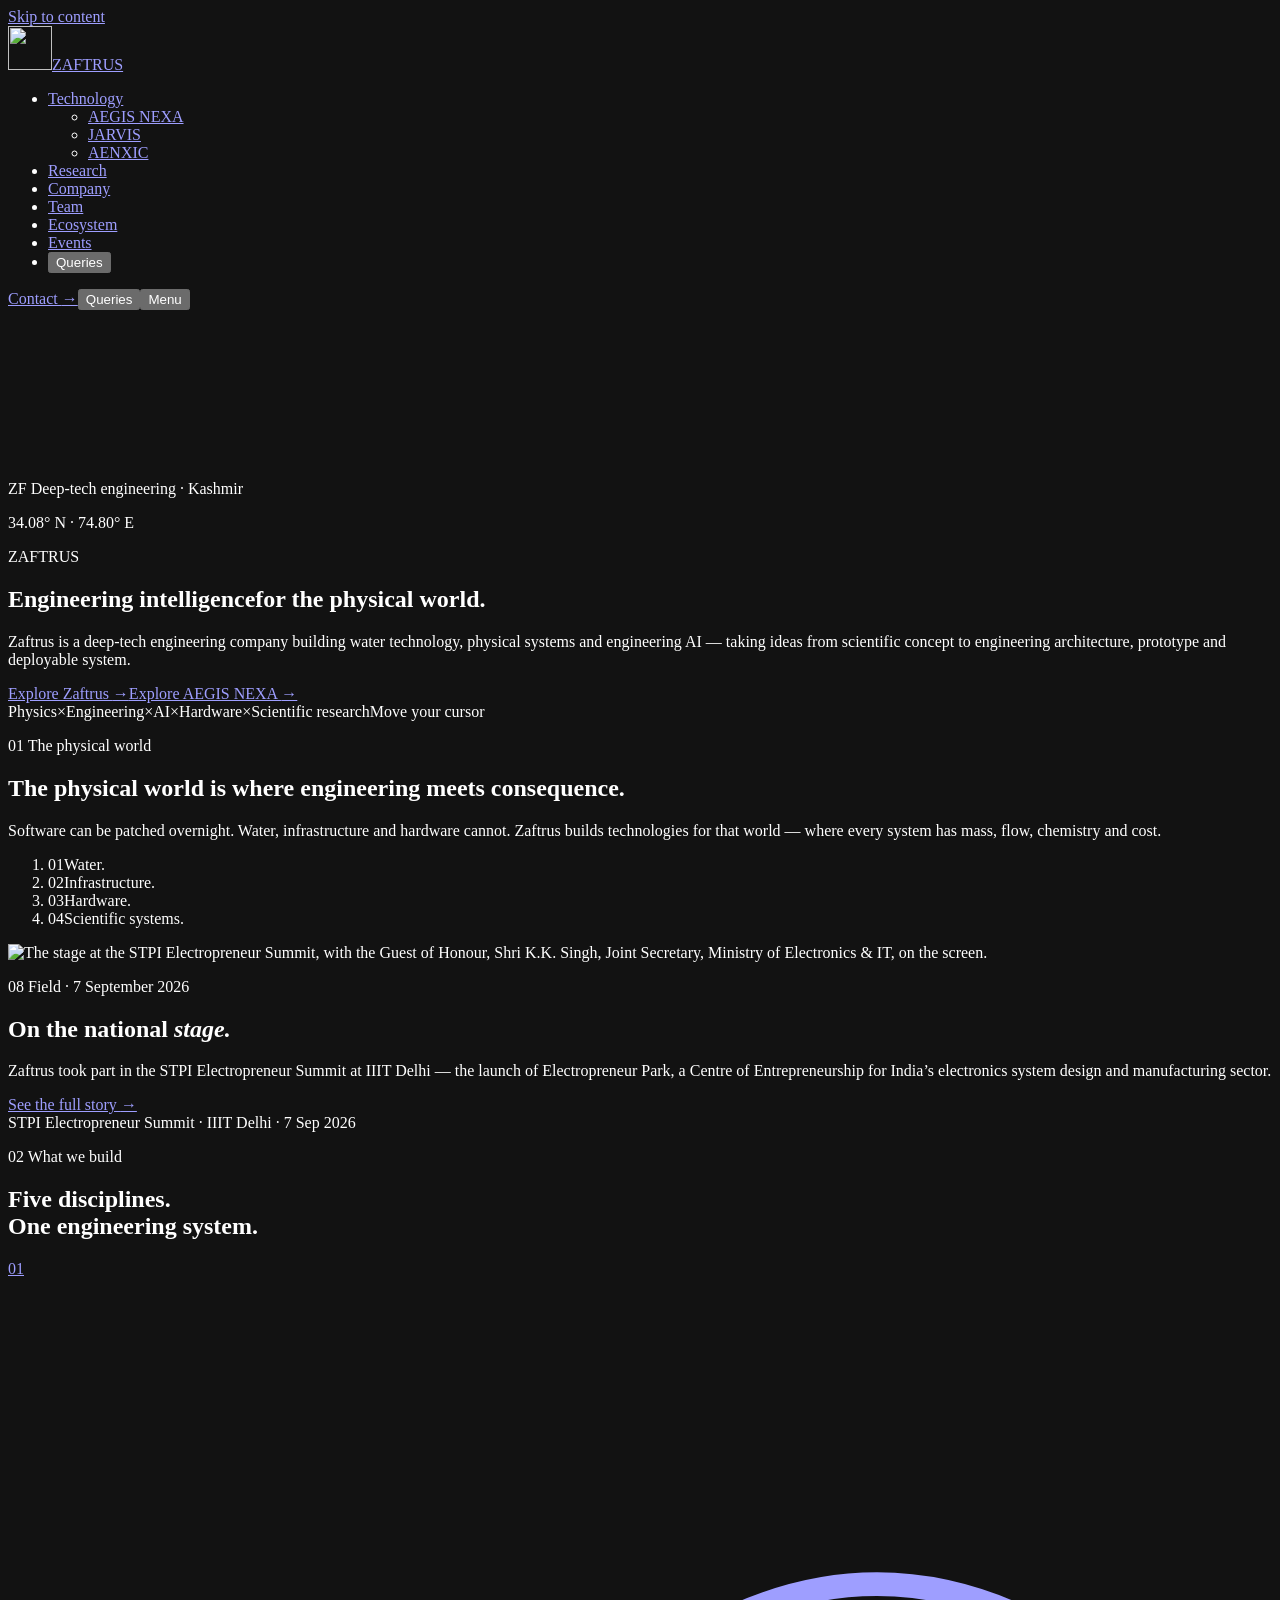
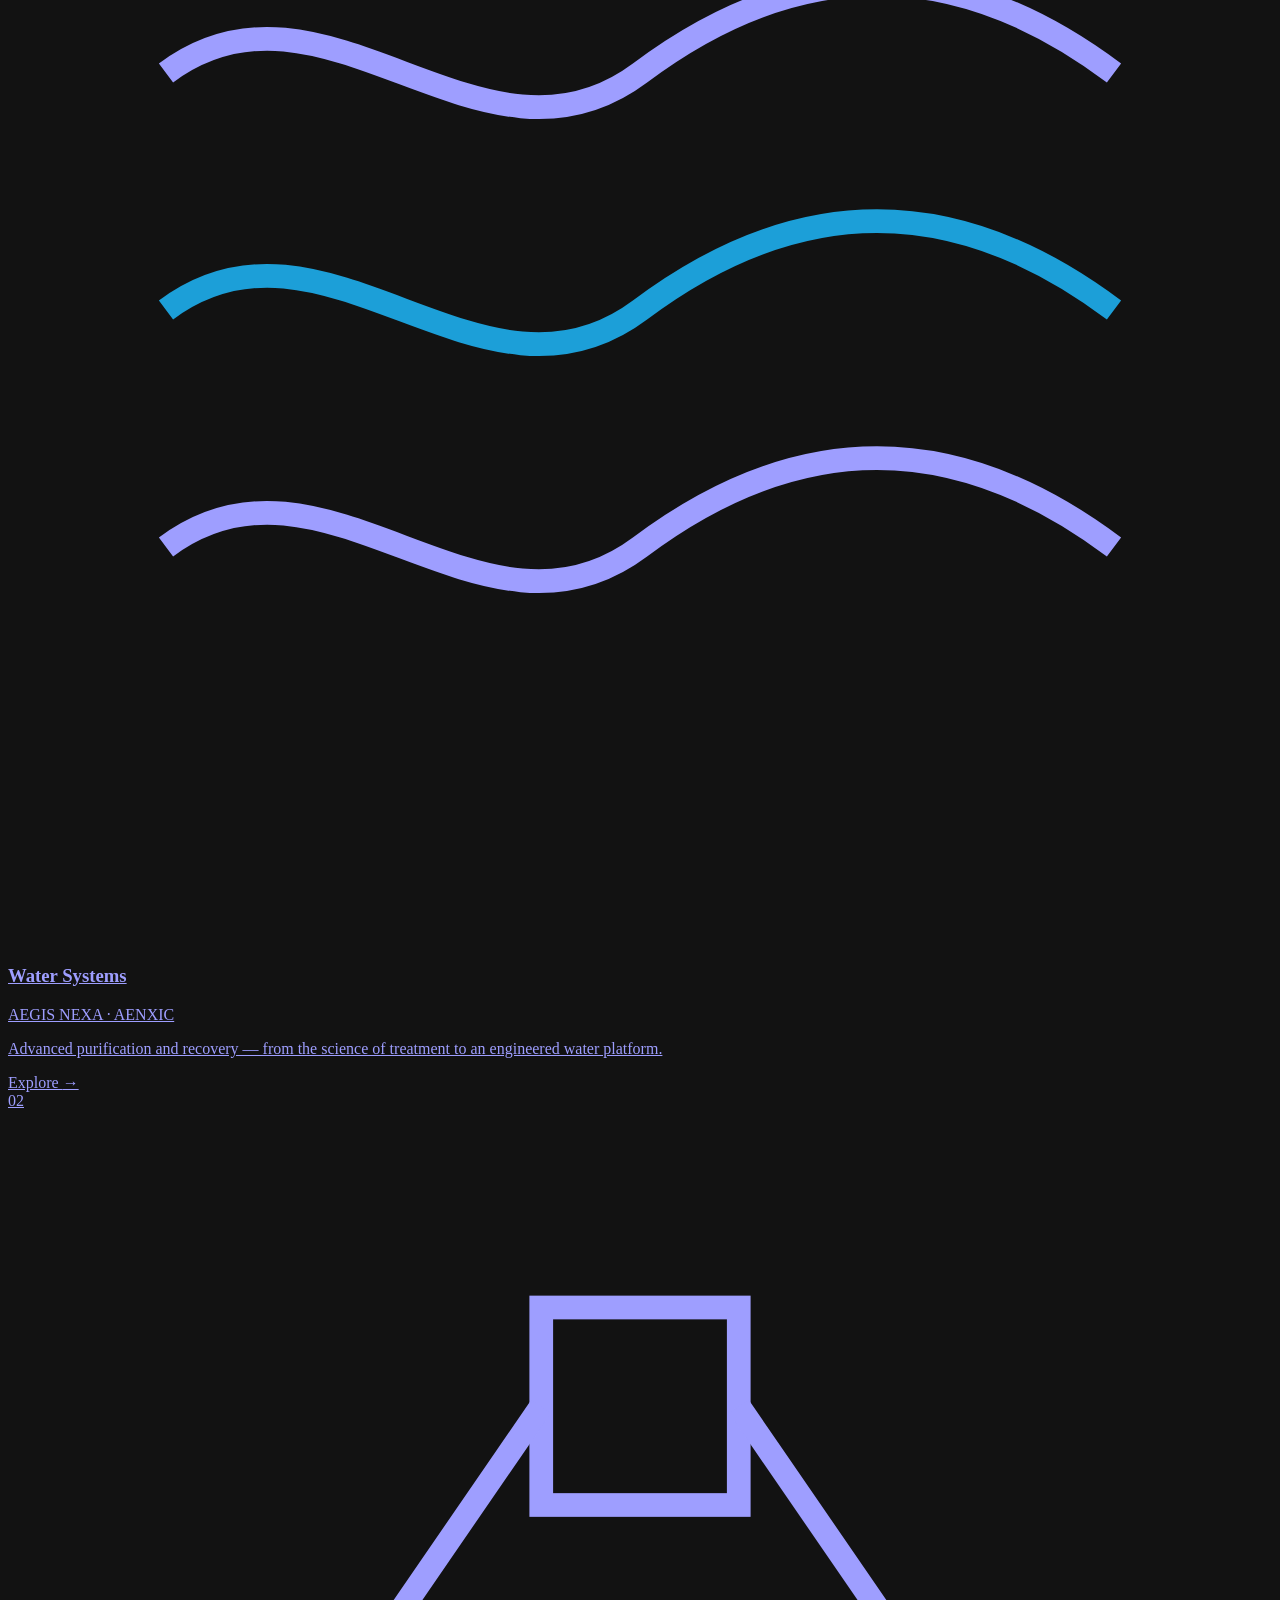
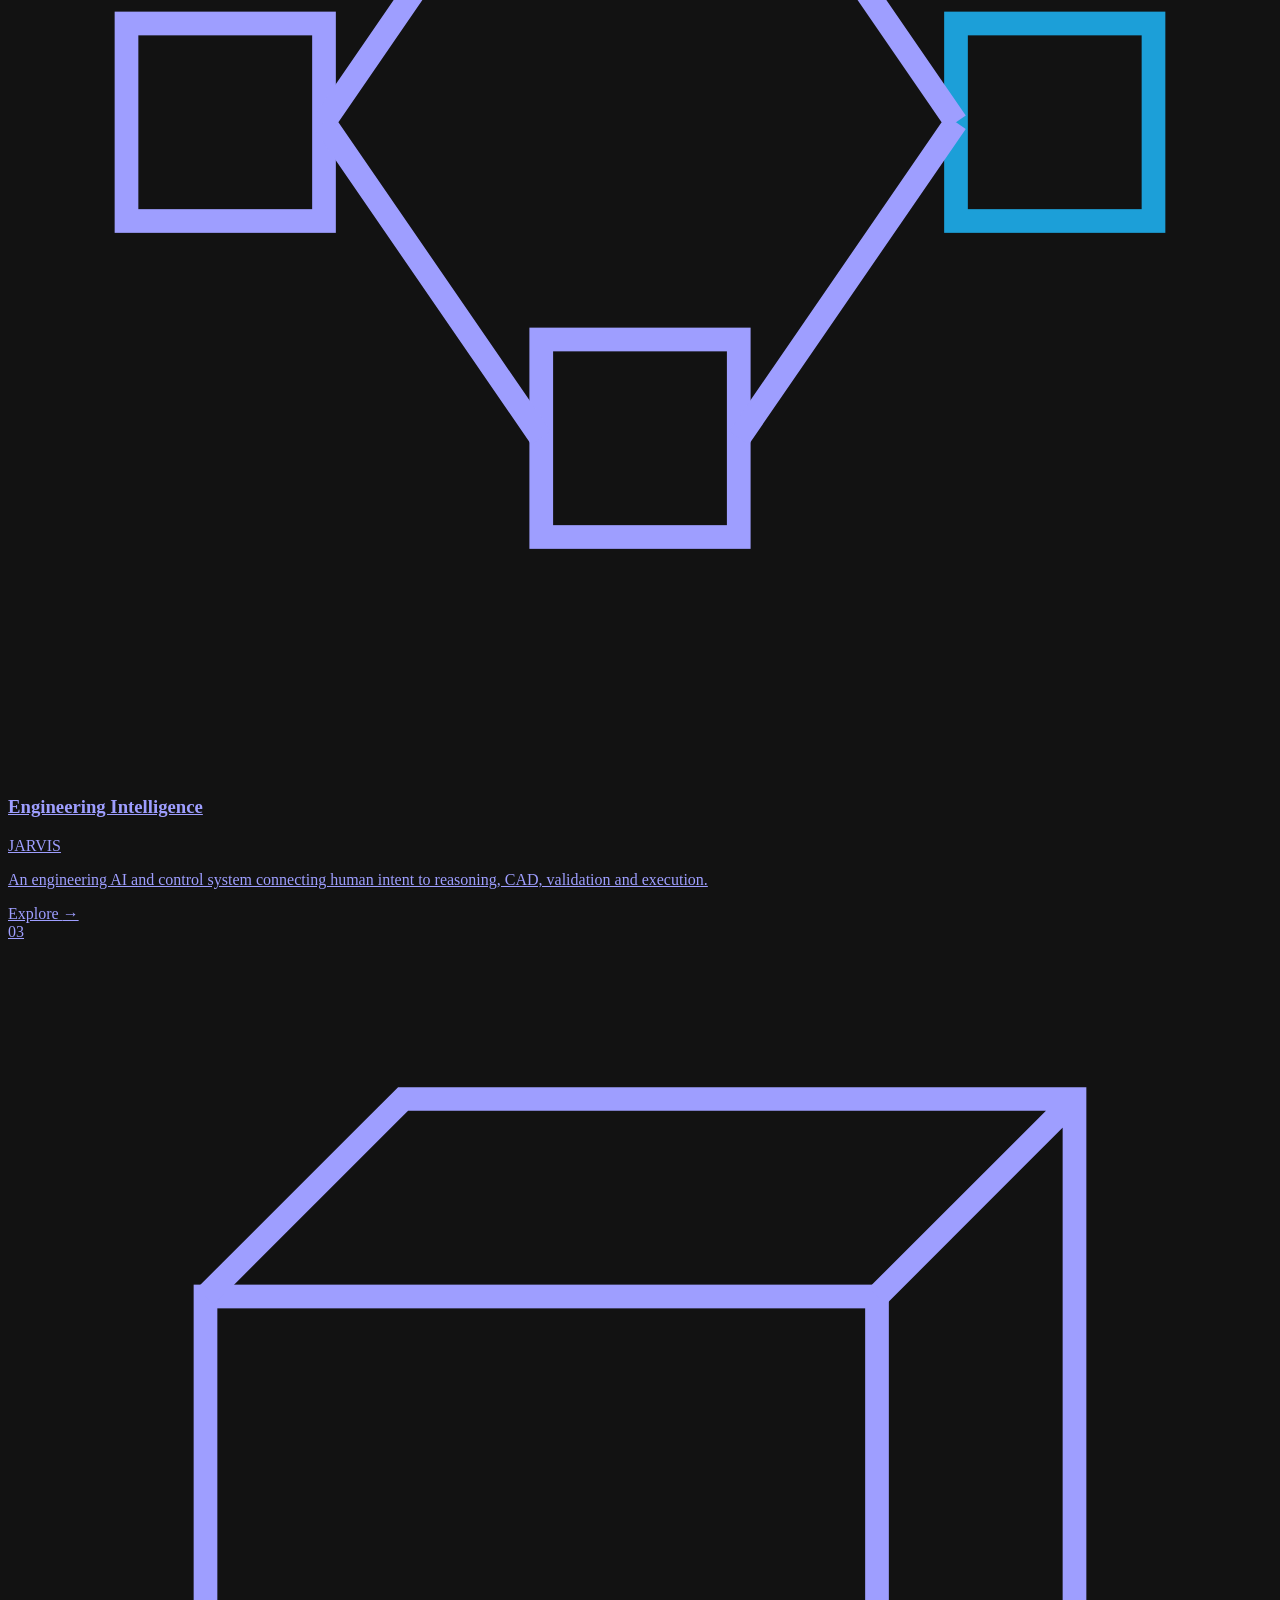
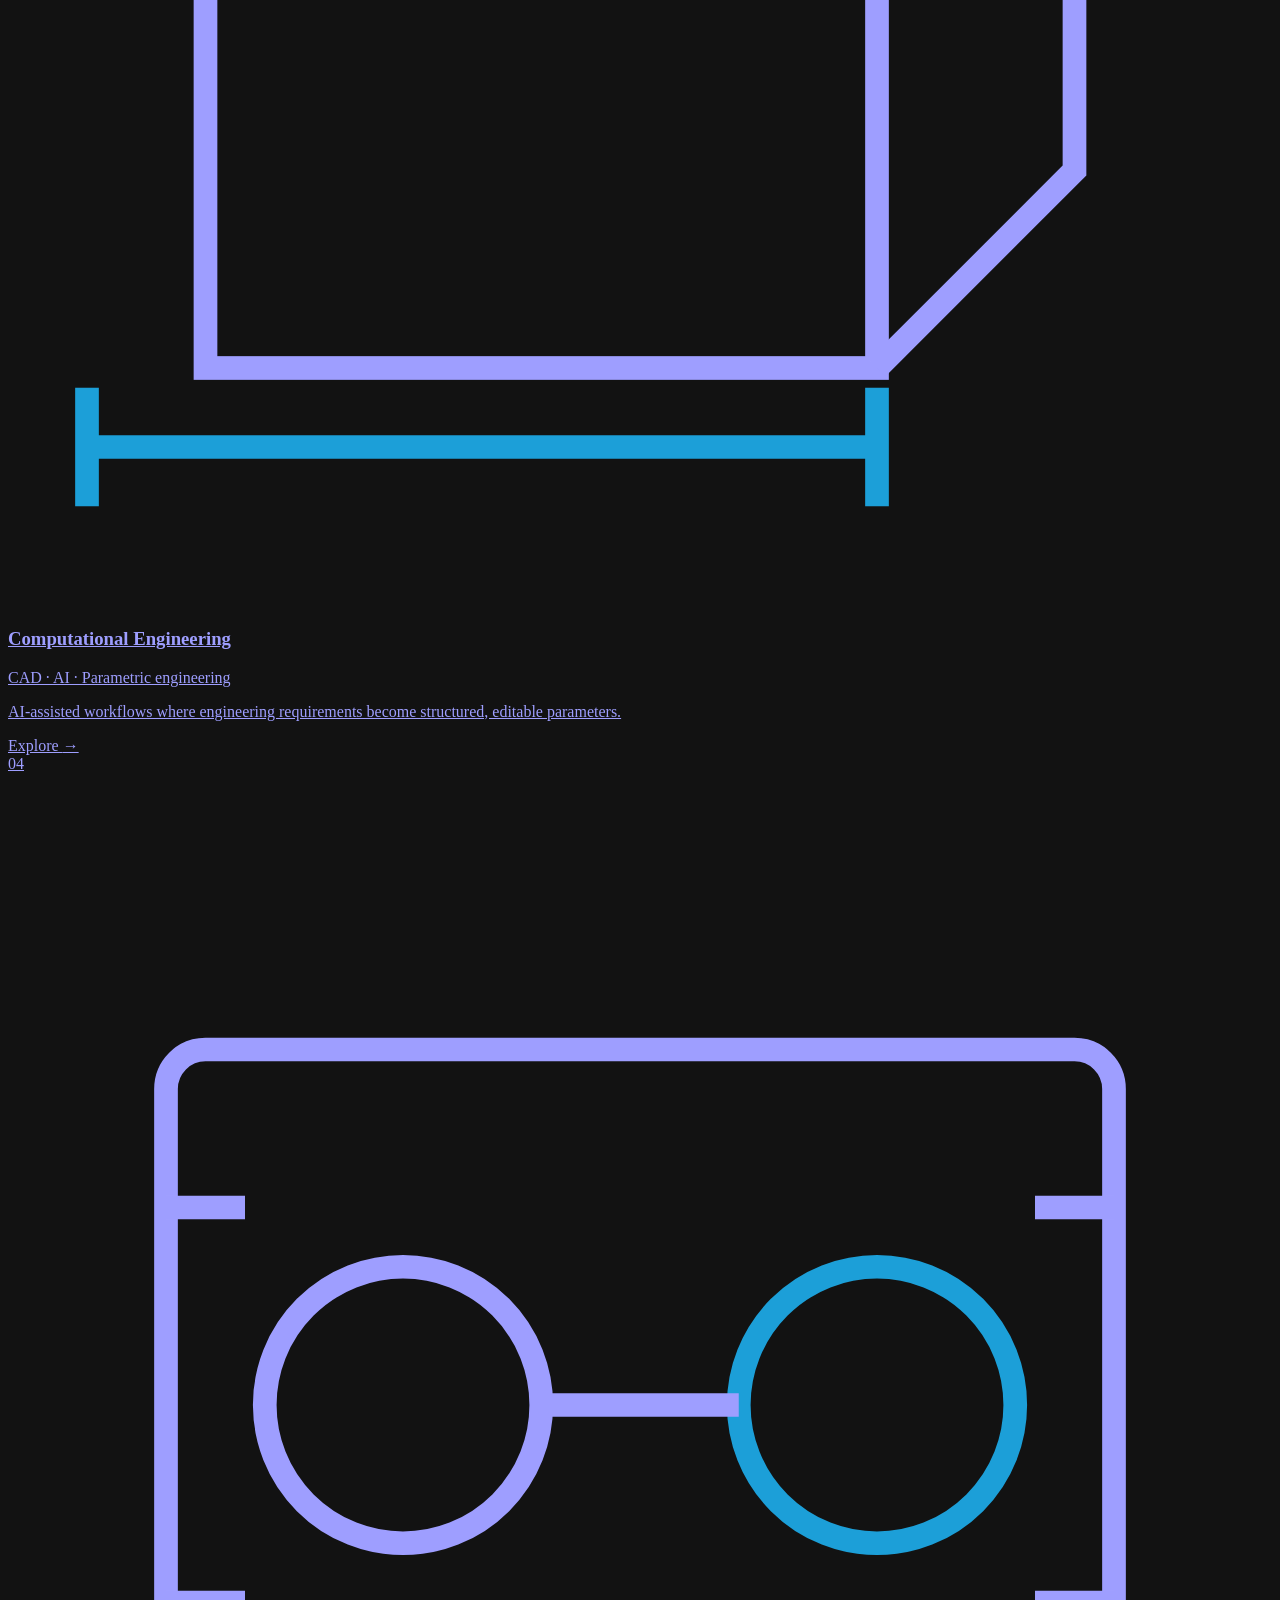
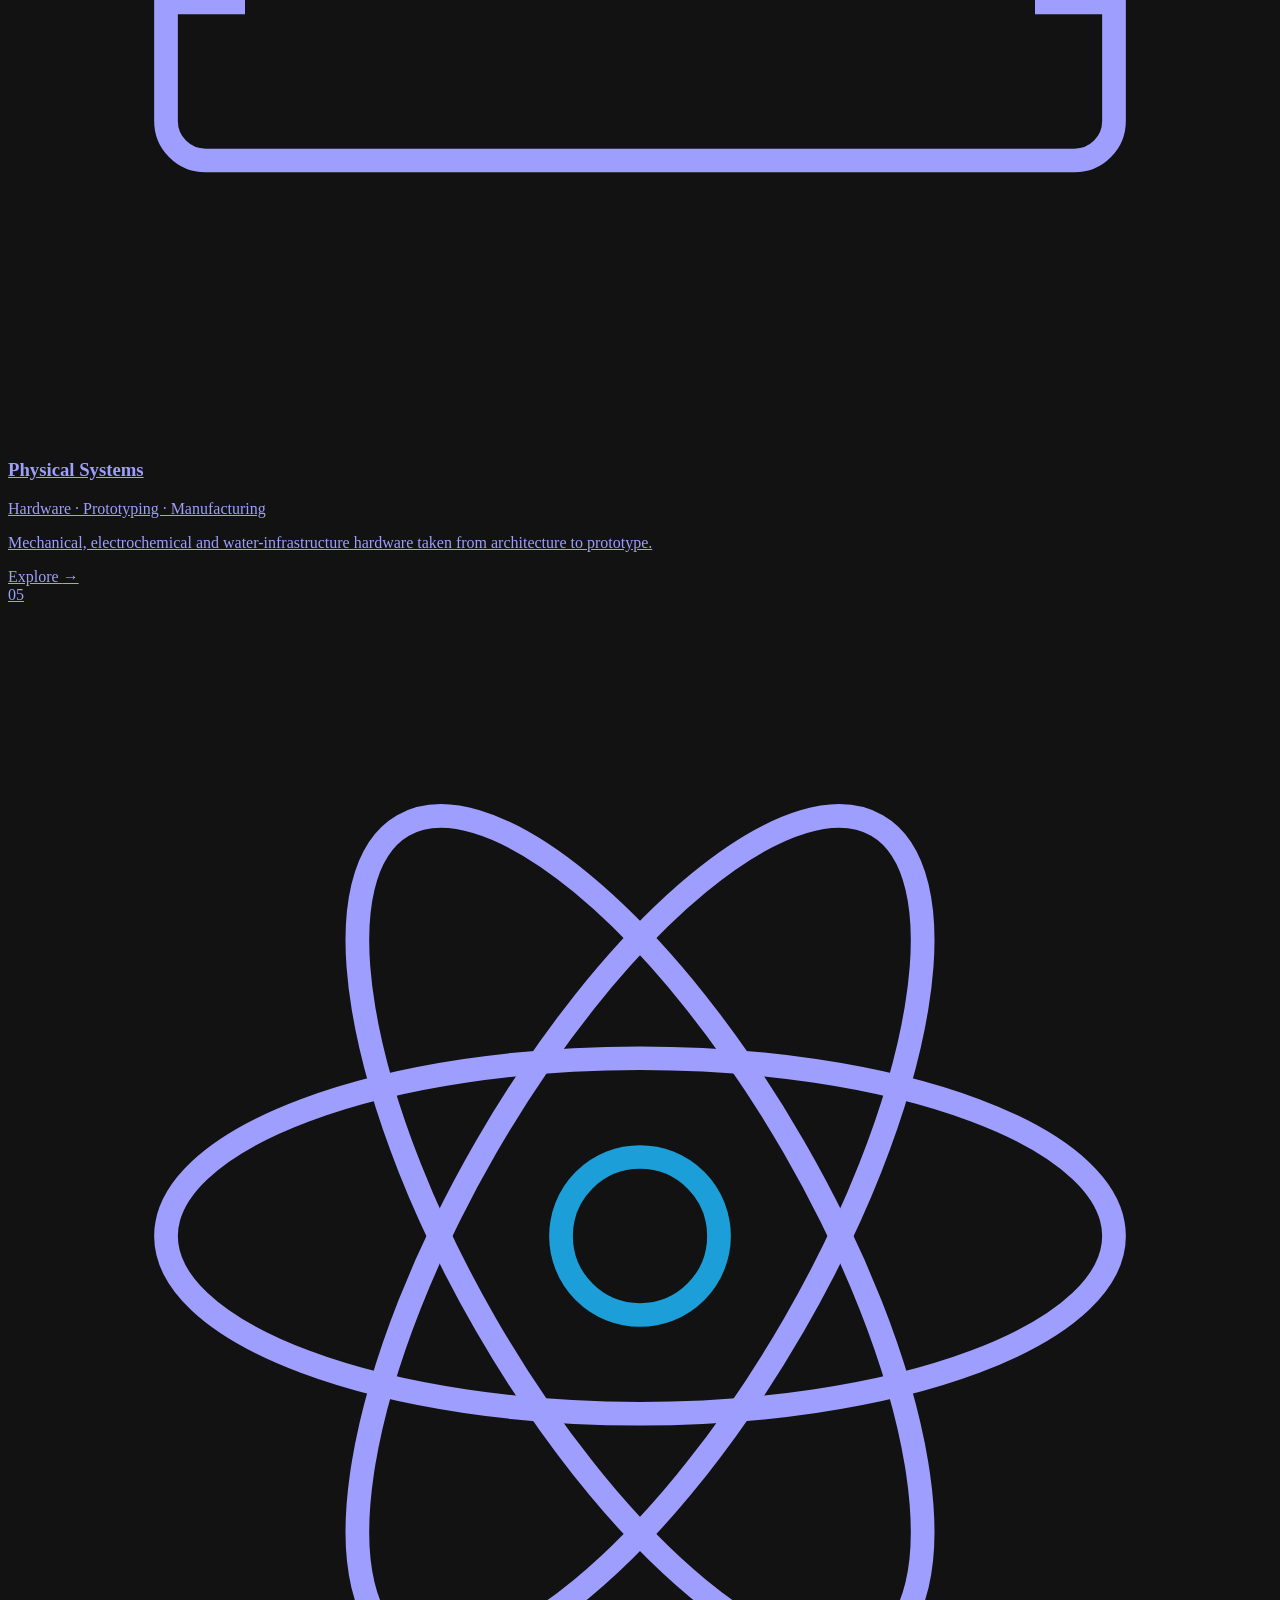
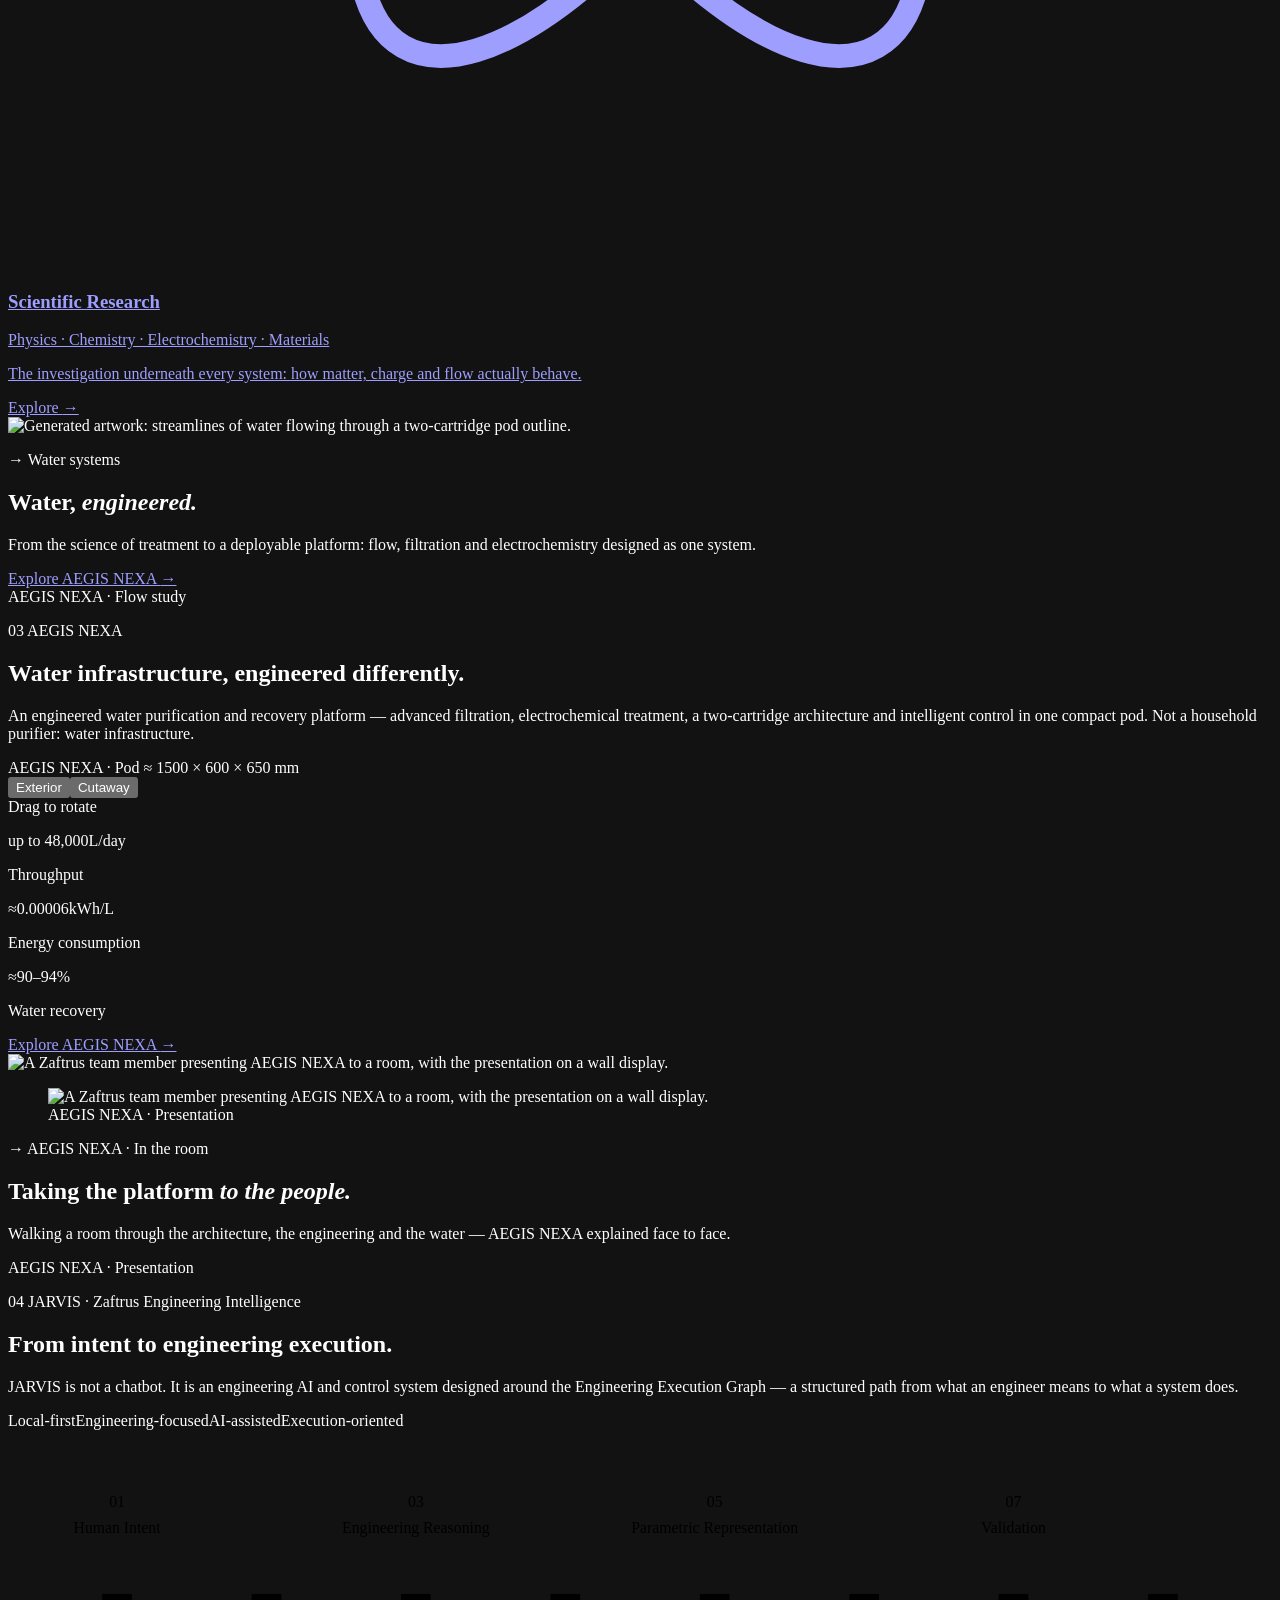
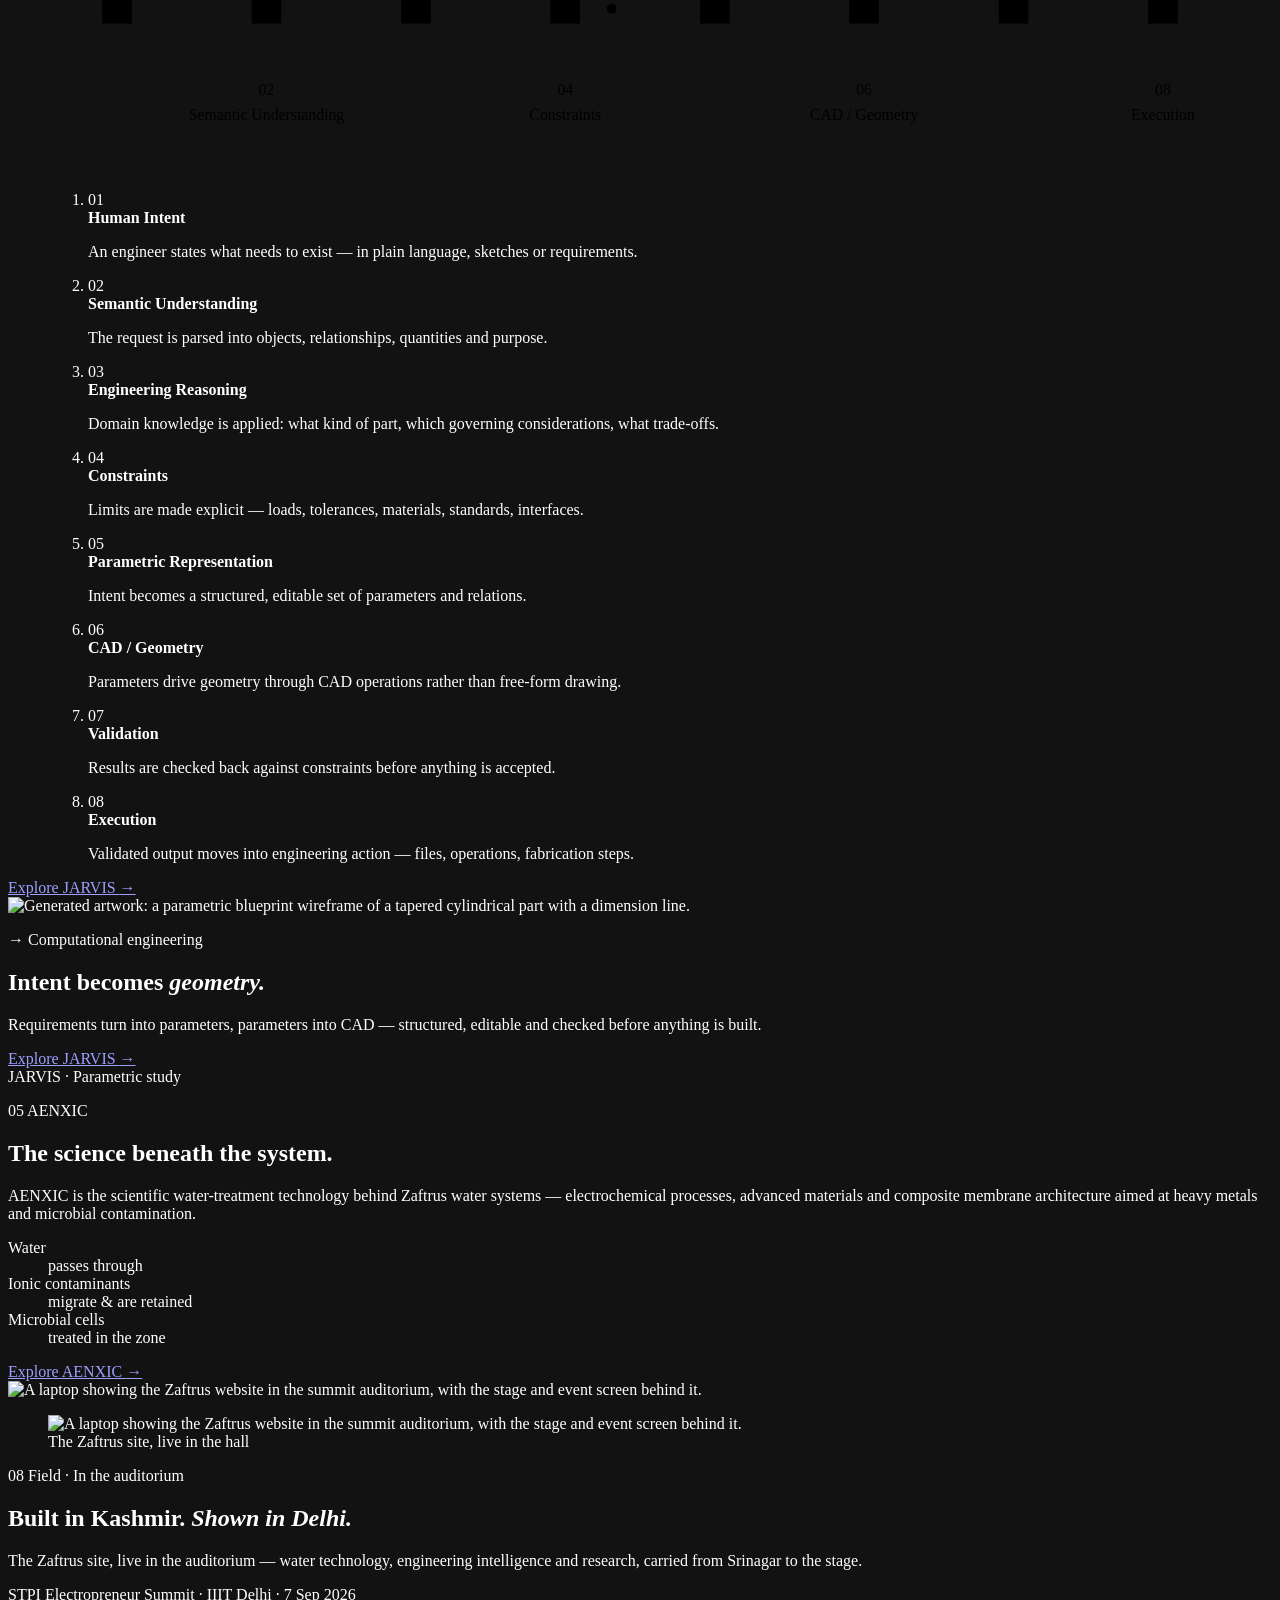
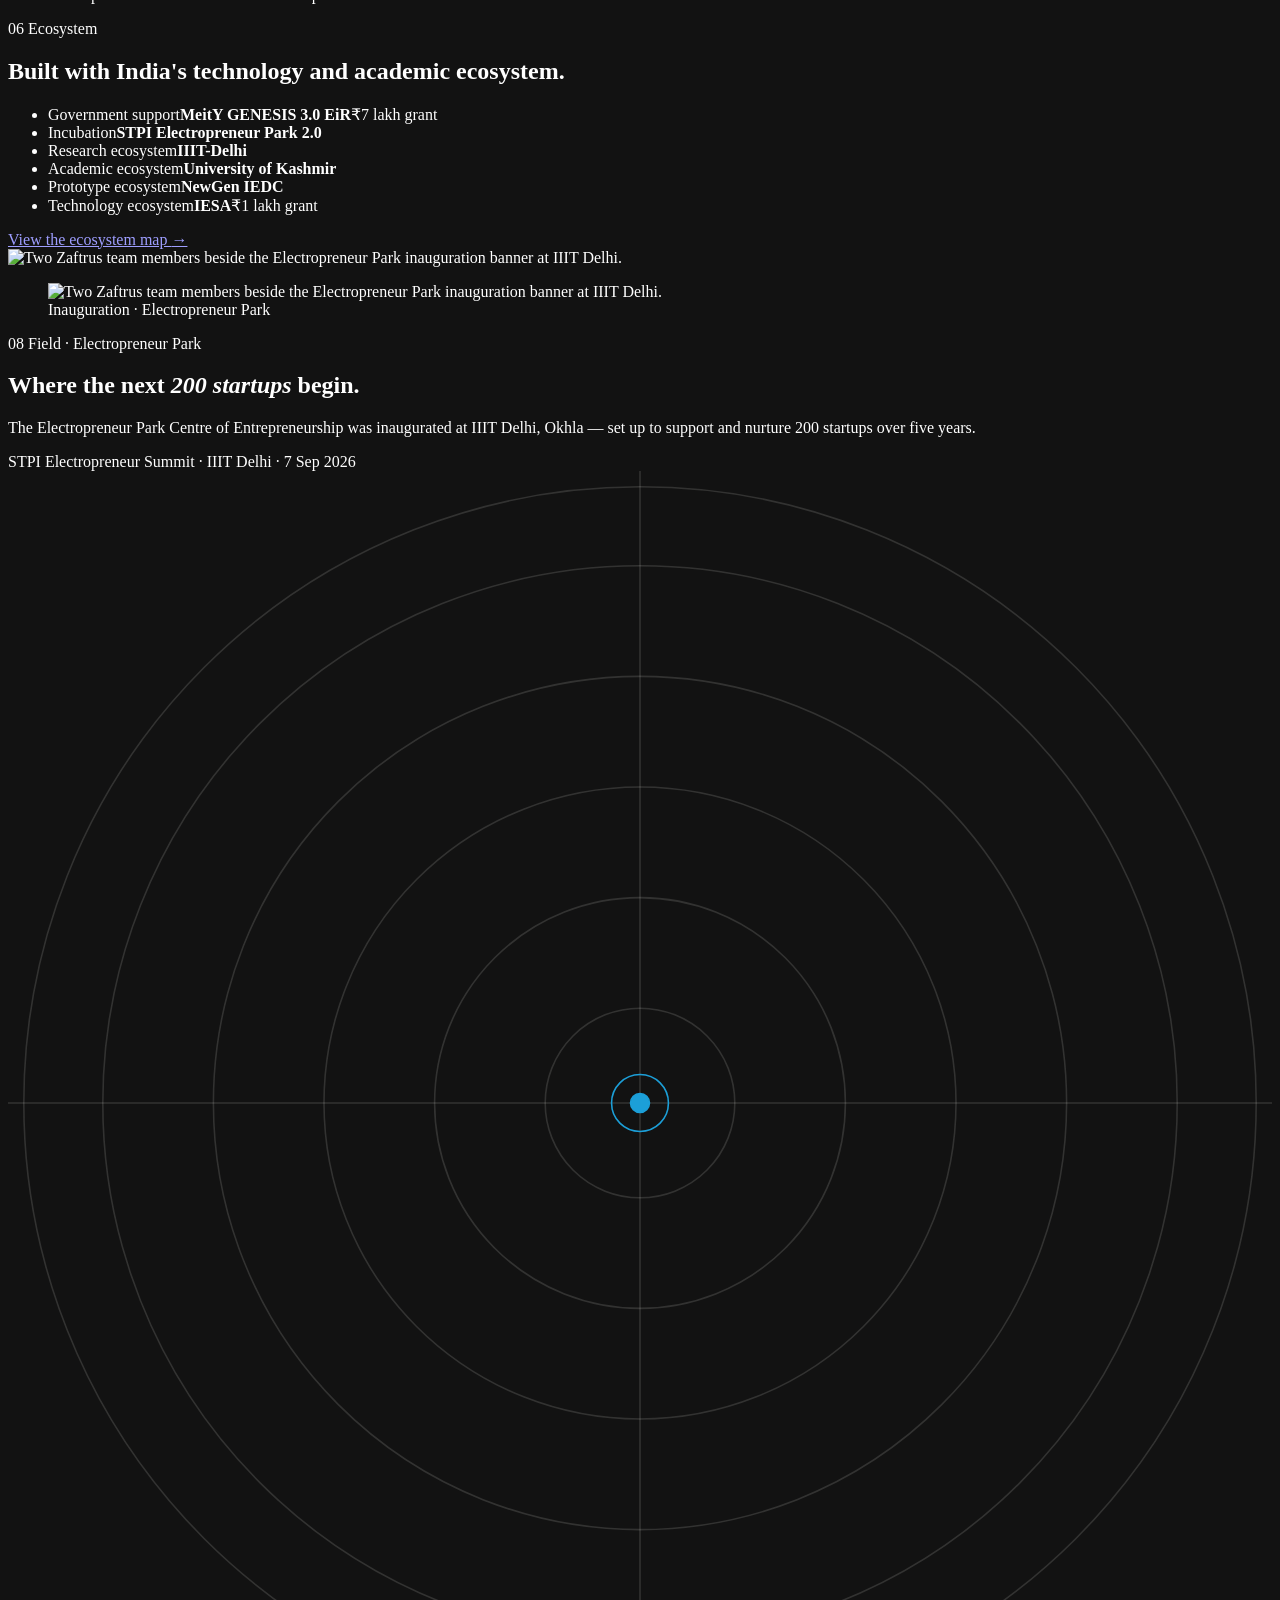
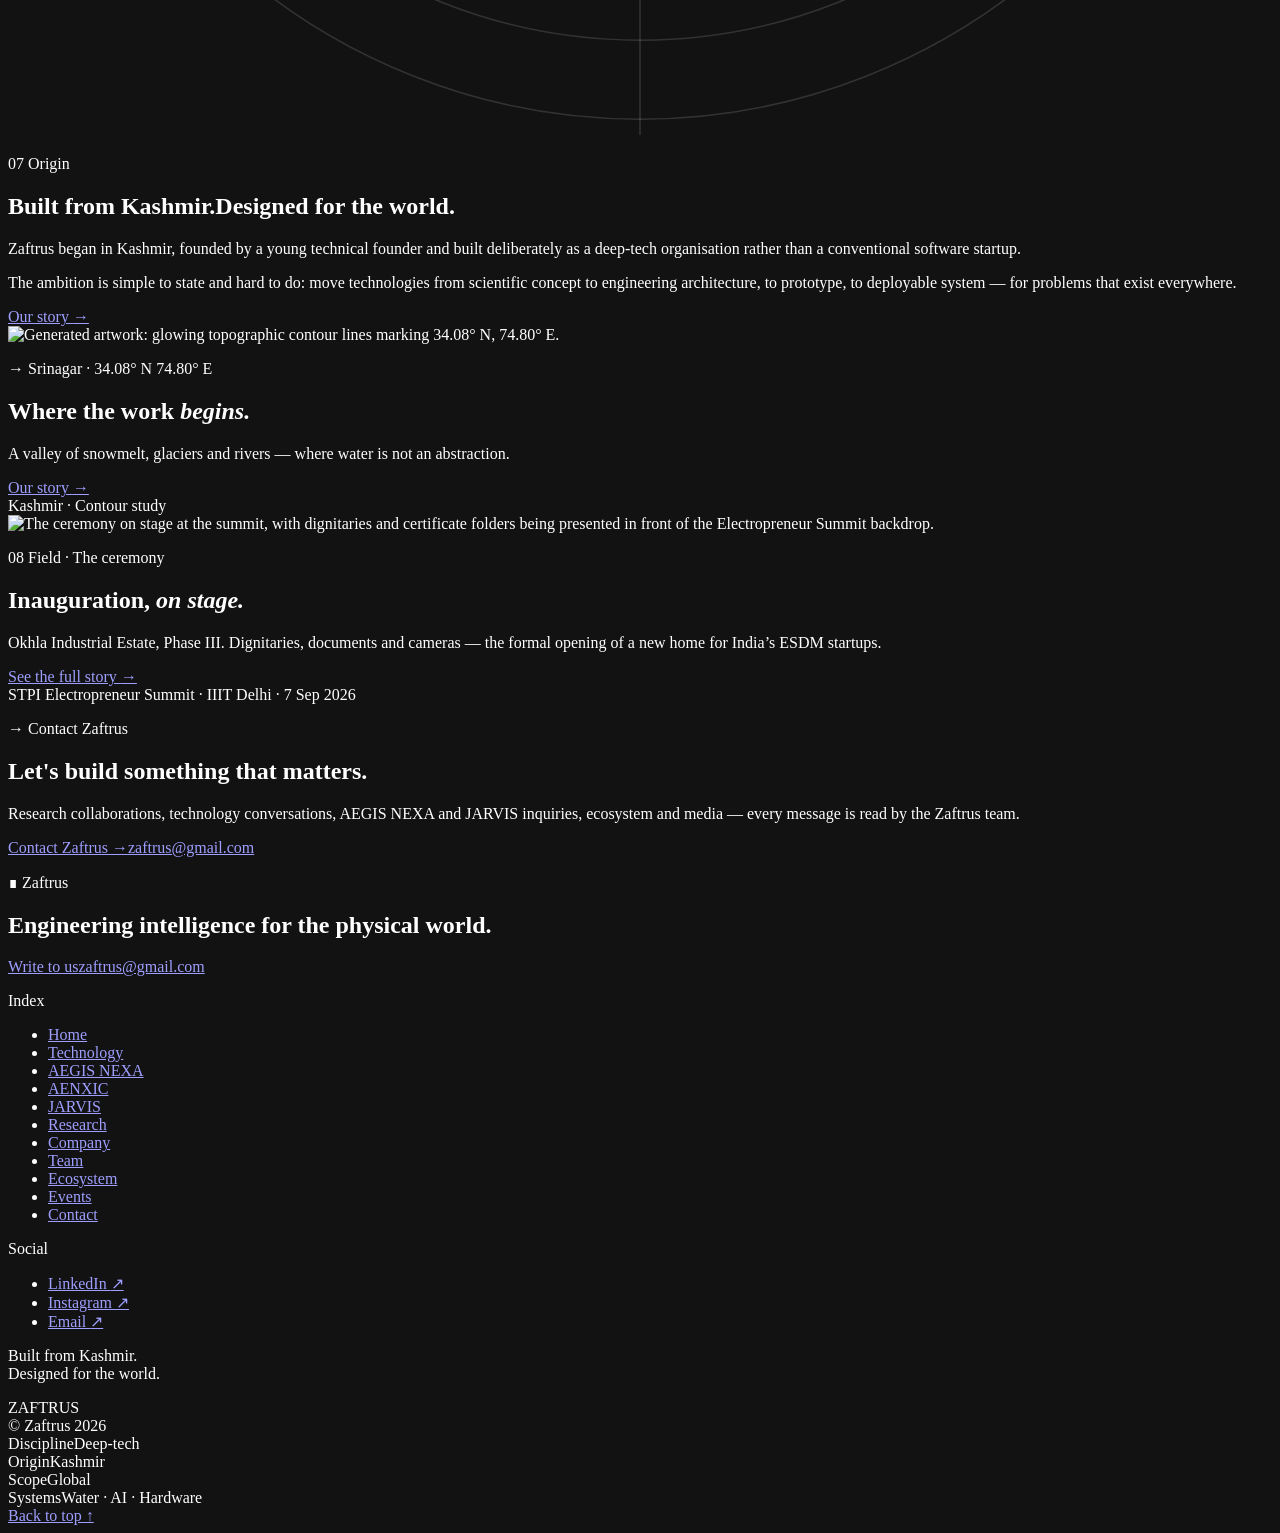
==== commit a8813e24: "Fix GitHub Pages static asset deployment" ====
--- a/index.html
+++ b/index.html
@@ -1 +1 @@
-<!DOCTYPE html><html lang="en"><head><meta charset="utf-8"><meta name="viewport" content="width=device-width, initial-scale=1, viewport-fit=cover"><title>Zaftrus | Engineering Intelligence for the Physical World</title><meta name="description" content="Zaftrus is a deep-tech engineering company from Kashmir building advanced water technology (AEGIS NEXA, AENXIC), engineering intelligence (JARVIS), physical systems and scientific research."><link rel="canonical" href="https://superlative-sfogliatella-cff9fb.netlify.app/"><meta name="theme-color" content="#080c11"><meta name="color-scheme" content="dark"><link rel="icon" type="image/png" sizes="48x48" href="/zaftrusweb/favicon-48.png"><link rel="icon" type="image/png" sizes="512x512" href="/zaftrusweb/favicon.png"><link rel="apple-touch-icon" href="/zaftrusweb/apple-touch-icon.png"><link rel="sitemap" href="/zaftrusweb/sitemap-index.xml"><meta property="og:type" content="website"><meta property="og:site_name" content="Zaftrus"><meta property="og:title" content="Zaftrus | Engineering Intelligence for the Physical World"><meta property="og:description" content="Zaftrus is a deep-tech engineering company from Kashmir building advanced water technology (AEGIS NEXA, AENXIC), engineering intelligence (JARVIS), physical systems and scientific research."><meta property="og:url" content="https://superlative-sfogliatella-cff9fb.netlify.app/"><meta property="og:image" content="https://superlative-sfogliatella-cff9fb.netlify.app/og-zaftrus.png"><meta property="og:image:width" content="1200"><meta property="og:image:height" content="630"><meta property="og:locale" content="en_IN"><meta name="twitter:card" content="summary_large_image"><meta name="twitter:title" content="Zaftrus | Engineering Intelligence for the Physical World"><meta name="twitter:description" content="Zaftrus is a deep-tech engineering company from Kashmir building advanced water technology (AEGIS NEXA, AENXIC), engineering intelligence (JARVIS), physical systems and scientific research."><meta name="twitter:image" content="https://superlative-sfogliatella-cff9fb.netlify.app/og-zaftrus.png"><script>document.documentElement.classList.add('js');</script><script type="application/ld+json">[{"@context":"https://schema.org","@type":"Organization","@id":"https://superlative-sfogliatella-cff9fb.netlify.app/#organization","name":"Zaftrus","url":"https://superlative-sfogliatella-cff9fb.netlify.app/","logo":"https://superlative-sfogliatella-cff9fb.netlify.app/brand/zaftrus-logo.png","email":"zaftrus@gmail.com","slogan":"Engineering intelligence for the physical world.","description":"Zaftrus is a deep-tech engineering company originating from Kashmir, developing advanced water technology, physical engineering systems and engineering intelligence.","sameAs":["https://www.linkedin.com/company/zaftrus","https://www.instagram.com/zaftrus_"]}]</script><link rel="stylesheet" href="/zaftrusweb/_astro/CtaBand.C8Ip3qKf.css"><link rel="stylesheet" href="/zaftrusweb/_astro/index.BRBzbay9.css"><link rel="preconnect" href="https://fonts.googleapis.com"><link rel="preconnect" href="https://fonts.gstatic.com" crossorigin><link rel="stylesheet" href="https://fonts.googleapis.com/css2?family=Orbitron:wght@400..900&display=swap"><link rel="stylesheet" href="/zaftrusweb/_astro/zf-theme.css"><link rel="stylesheet" href="/zaftrusweb/_astro/zf-ui.css"><link rel="stylesheet" href="/zaftrusweb/_astro/zf-media.css"><link rel="stylesheet" href="/zaftrusweb/_astro/zf-polish.v11.css"><link rel="stylesheet" href="/zaftrusweb/_astro/zf-bot.v3.css"></head><body class="zf-home"><a class="skip-link" href="#main">Skip to content</a><header class="hdr" data-header data-astro-cid-nen7h5rs><div class="hdr__in wrap" data-astro-cid-nen7h5rs><a href="/zaftrusweb/" class="hdr__brand" aria-label="Zaftrus — home" data-astro-cid-nen7h5rs><img src="/zaftrusweb/brand/zaftrus-logo-88.png" srcset="/zaftrusweb/brand/zaftrus-logo-88.png 1x, /brand/zaftrus-logo.png 2x" width="44" height="44" alt="" class="hdr__logo" fetchpriority="high" data-astro-cid-nen7h5rs><span class="hdr__word" data-astro-cid-nen7h5rs>ZAFTRUS</span></a><nav class="hdr__nav" aria-label="Primary" data-astro-cid-nen7h5rs><ul data-astro-cid-nen7h5rs><li class="hdr__dd" data-astro-cid-nen7h5rs><a href="/zaftrusweb/technology/" data-astro-cid-nen7h5rs>Technology<i class="hdr__caret" aria-hidden="true"></i></a><ul class="hdr__sub" aria-label="Technology"><li><a href="/zaftrusweb/aegis-nexa/">AEGIS NEXA</a></li><li><a href="/zaftrusweb/jarvis/">JARVIS</a></li><li><a href="/zaftrusweb/aenxic/">AENXIC</a></li></ul></li><li data-astro-cid-nen7h5rs><a href="/zaftrusweb/research/" data-astro-cid-nen7h5rs>Research</a></li><li data-astro-cid-nen7h5rs><a href="/zaftrusweb/company/" data-astro-cid-nen7h5rs>Company</a></li><li data-astro-cid-nen7h5rs><a href="/zaftrusweb/team/" data-astro-cid-nen7h5rs>Team</a></li><li data-astro-cid-nen7h5rs><a href="/zaftrusweb/ecosystem/" data-astro-cid-nen7h5rs>Ecosystem</a></li><li data-astro-cid-nen7h5rs><a href="/zaftrusweb/events/" data-astro-cid-nen7h5rs>Events</a></li><li data-astro-cid-nen7h5rs><button type="button" class="hdr__q" data-zfq-open aria-haspopup="dialog" aria-expanded="false" data-astro-cid-nen7h5rs><i class="hdr__qdot" aria-hidden="true"></i>Queries</button></li></ul></nav><a href="/zaftrusweb/contact/" class="btn hdr__cta" data-magnetic data-astro-cid-nen7h5rs>Contact <span class="arr" aria-hidden="true" data-astro-cid-nen7h5rs>→</span></a><button type="button" class="hdr__q hdr__q--pill" data-zfq-open aria-haspopup="dialog" aria-expanded="false" data-astro-cid-nen7h5rs><i class="hdr__qdot" aria-hidden="true"></i>Queries</button><button class="hdr__toggle" type="button" aria-expanded="false" aria-controls="mobile-menu" data-menu-toggle data-astro-cid-nen7h5rs><span class="sr-only" data-astro-cid-nen7h5rs>Menu</span><span class="hdr__bars" aria-hidden="true" data-astro-cid-nen7h5rs><i data-astro-cid-nen7h5rs></i><i data-astro-cid-nen7h5rs></i></span></button></div><div class="mnav" id="mobile-menu" data-menu hidden data-astro-cid-nen7h5rs><div class="mnav__in wrap" data-astro-cid-nen7h5rs><p class="label" data-astro-cid-nen7h5rs>Index</p><ol class="mnav__list" data-astro-cid-nen7h5rs><li data-astro-cid-nen7h5rs><a href="/zaftrusweb/" data-astro-cid-nen7h5rs><span class="mono" data-astro-cid-nen7h5rs>00</span>Home</a></li><li data-astro-cid-nen7h5rs><a href="/zaftrusweb/technology/" data-astro-cid-nen7h5rs><span class="mono" data-astro-cid-nen7h5rs>01</span>Technology</a></li><li data-astro-cid-nen7h5rs><a href="/zaftrusweb/aegis-nexa/" data-astro-cid-nen7h5rs><span class="mono" data-astro-cid-nen7h5rs>02</span>AEGIS NEXA</a></li><li data-astro-cid-nen7h5rs><a href="/zaftrusweb/aenxic/" data-astro-cid-nen7h5rs><span class="mono" data-astro-cid-nen7h5rs>03</span>AENXIC</a></li><li data-astro-cid-nen7h5rs><a href="/zaftrusweb/jarvis/" data-astro-cid-nen7h5rs><span class="mono" data-astro-cid-nen7h5rs>04</span>JARVIS</a></li><li data-astro-cid-nen7h5rs><a href="/zaftrusweb/research/" data-astro-cid-nen7h5rs><span class="mono" data-astro-cid-nen7h5rs>05</span>Research</a></li><li data-astro-cid-nen7h5rs><a href="/zaftrusweb/company/" data-astro-cid-nen7h5rs><span class="mono" data-astro-cid-nen7h5rs>06</span>Company</a></li><li data-astro-cid-nen7h5rs><a href="/zaftrusweb/team/" data-astro-cid-nen7h5rs><span class="mono" data-astro-cid-nen7h5rs>07</span>Team</a></li><li data-astro-cid-nen7h5rs><a href="/zaftrusweb/ecosystem/" data-astro-cid-nen7h5rs><span class="mono" data-astro-cid-nen7h5rs>08</span>Ecosystem</a></li><li data-astro-cid-nen7h5rs><a href="/zaftrusweb/events/" data-astro-cid-nen7h5rs><span class="mono" data-astro-cid-nen7h5rs>09</span>Events</a></li><li data-astro-cid-nen7h5rs><a href="/zaftrusweb/contact/" data-astro-cid-nen7h5rs><span class="mono" data-astro-cid-nen7h5rs>10</span>Contact</a></li><li data-astro-cid-nen7h5rs><button type="button" class="mnav__q" data-zfq-open data-astro-cid-nen7h5rs><span class="mono" data-astro-cid-nen7h5rs>11</span>Queries</button></li></ol><p class="label mnav__foot" data-astro-cid-nen7h5rs>Engineering intelligence for the physical world.</p></div></div></header><main id="main"><section class="hero" aria-labelledby="hero-title" data-astro-cid-lcdefpme><div class="hero__grid bg-grid--fine" aria-hidden="true" data-astro-cid-lcdefpme></div><div class="hero__stage" data-astro-cid-lcdefpme><canvas id="zf-flow" class="zf-flow-canvas" role="img" aria-label="Interactive particle field that flows around your cursor"></canvas></div><div class="wrap hero__in" data-astro-cid-lcdefpme><div class="hero__top" data-reveal data-astro-cid-lcdefpme><p class="eyebrow" data-astro-cid-lcdefpme><span class="idx" data-astro-cid-lcdefpme>ZF</span> Deep-tech engineering · Kashmir</p><p class="label hide-sm" data-astro-cid-lcdefpme>34.08° N · 74.80° E</p></div><div class="hero__main" data-astro-cid-lcdefpme><p class="hero__word" data-reveal style="--d:1" aria-hidden="true" data-astro-cid-lcdefpme>ZAFTRUS</p><h1 id="hero-title" class="h1 hero__title" data-reveal="lines" data-astro-cid-lcdefpme><span class="split-line" data-astro-cid-lcdefpme><span data-astro-cid-lcdefpme>Engineering intelligence</span></span><span class="split-line" data-astro-cid-lcdefpme><span data-astro-cid-lcdefpme>for the physical world.</span></span></h1></div><div class="hero__foot" data-astro-cid-lcdefpme><p class="lede" data-reveal style="--d:3" data-astro-cid-lcdefpme>Zaftrus is a deep-tech engineering company building water technology, physical systems and engineering AI — taking ideas from scientific concept to engineering architecture, prototype and deployable system.</p><div class="btn-row" data-reveal style="--d:4" data-astro-cid-lcdefpme><a href="/zaftrusweb/technology/" class="btn" data-magnetic data-astro-cid-lcdefpme>Explore Zaftrus <span class="arr" aria-hidden="true" data-astro-cid-lcdefpme>→</span></a><a href="/zaftrusweb/aegis-nexa/" class="btn btn--ghost" data-magnetic data-astro-cid-lcdefpme>Explore AEGIS NEXA <span class="arr" aria-hidden="true" data-astro-cid-lcdefpme>→</span></a></div></div><div class="hero__strip" data-reveal style="--d:5" data-astro-cid-lcdefpme><span class="label" data-astro-cid-lcdefpme>Physics</span><span class="x" data-astro-cid-lcdefpme>×</span><span class="label" data-astro-cid-lcdefpme>Engineering</span><span class="x" data-astro-cid-lcdefpme>×</span><span class="label" data-astro-cid-lcdefpme>AI</span><span class="x" data-astro-cid-lcdefpme>×</span><span class="label" data-astro-cid-lcdefpme>Hardware</span><span class="x" data-astro-cid-lcdefpme>×</span><span class="label" data-astro-cid-lcdefpme>Scientific research</span><span class="scene-hint hide-md">Move your cursor</span></div></div></section><section class="section problem" aria-labelledby="problem-title" data-astro-cid-lcdefpme><div class="wrap grid-12" data-astro-cid-lcdefpme><div class="problem__lead" data-astro-cid-lcdefpme><p class="eyebrow" data-reveal data-astro-cid-lcdefpme><span class="idx" data-astro-cid-lcdefpme>01</span> The physical world</p><h2 id="problem-title" class="h2" data-reveal style="--d:1" data-astro-cid-lcdefpme>The physical world is where engineering meets consequence.</h2><p class="body-lg" data-reveal style="--d:2" data-astro-cid-lcdefpme>Software can be patched overnight. Water, infrastructure and hardware cannot. Zaftrus builds technologies for that world — where every system has mass, flow, chemistry and cost.</p></div><ol class="problem__list" data-astro-cid-lcdefpme><li data-reveal style="--d:0" data-astro-cid-lcdefpme><span class="mono" data-astro-cid-lcdefpme>01</span><span class="problem__word" data-astro-cid-lcdefpme>Water.</span></li><li data-reveal style="--d:1" data-astro-cid-lcdefpme><span class="mono" data-astro-cid-lcdefpme>02</span><span class="problem__word" data-astro-cid-lcdefpme>Infrastructure.</span></li><li data-reveal style="--d:2" data-astro-cid-lcdefpme><span class="mono" data-astro-cid-lcdefpme>03</span><span class="problem__word" data-astro-cid-lcdefpme>Hardware.</span></li><li data-reveal style="--d:3" data-astro-cid-lcdefpme><span class="mono" data-astro-cid-lcdefpme>04</span><span class="problem__word" data-astro-cid-lcdefpme>Scientific systems.</span></li></ol></div></section><section class="fs " aria-labelledby="fs-summit-stage-4189"><div class="fs__media " style="--pos-d:50% 88%;--pos-m:50% 50%"><img src="/zaftrusweb/media/summit-stage-1800.webp" srcset="/zaftrusweb/media/summit-stage-900.webp 900w, /media/summit-stage-1800.webp 1800w" sizes="100vw" alt="The stage at the STPI Electropreneur Summit, with the Guest of Honour, Shri K.K. Singh, Joint Secretary, Ministry of Electronics & IT, on the screen." loading="lazy" decoding="async"></div><div class="fs__tint" aria-hidden="true"></div><div class="fs__shade" aria-hidden="true"></div><div class="wrap fs__in"><p class="eyebrow fs__eyebrow" data-reveal><span class="idx">08</span> Field · 7 September 2026</p><h2 id="fs-summit-stage-4189" class="fs__title" data-reveal style="--d:1">On the national <em>stage.</em></h2><p class="fs__text" data-reveal style="--d:2">Zaftrus took part in the STPI Electropreneur Summit at IIIT Delhi — the launch of Electropreneur Park, a Centre of Entrepreneurship for India’s electronics system design and manufacturing sector.</p><div class="btn-row" data-reveal style="--d:3"><a href="/zaftrusweb/events/" class="btn btn--ghost" data-magnetic>See the full story <span class="arr" aria-hidden="true">→</span></a></div></div><div class="fs__meta" aria-hidden="true"><div class="wrap"><span class="label fs__chip"><i></i>STPI Electropreneur Summit · IIIT Delhi · 7 Sep 2026</span><span class="label fs__count hide-sm"></span></div></div></section><section class="section section--rule build" aria-labelledby="build-title" data-astro-cid-lcdefpme><div class="wrap" data-astro-cid-lcdefpme><div class="build__head" data-astro-cid-lcdefpme><p class="eyebrow" data-reveal data-astro-cid-lcdefpme><span class="idx" data-astro-cid-lcdefpme>02</span> What we build</p><h2 id="build-title" class="h2" data-reveal style="--d:1" data-astro-cid-lcdefpme>Five disciplines.<br data-astro-cid-lcdefpme>One engineering system.</h2></div><div class="build__grid" data-astro-cid-lcdefpme><a href="/zaftrusweb/aegis-nexa/" class="area area--0" data-reveal style="--d:0" data-astro-cid-lcdefpme><div class="area__top" data-astro-cid-lcdefpme><span class="mono accent" data-astro-cid-lcdefpme>01</span><svg class="area__icon" viewBox="0 0 64 64" fill="none" stroke="currentColor" stroke-width="1.2" aria-hidden="true" data-astro-cid-lcdefpme><path d="M8 20c8-6 16 6 24 0s16-6 24 0" data-astro-cid-lcdefpme></path><path d="M8 32c8-6 16 6 24 0s16-6 24 0" stroke="#1c9fd8" data-astro-cid-lcdefpme></path><path d="M8 44c8-6 16 6 24 0s16-6 24 0" data-astro-cid-lcdefpme></path></svg></div><h3 class="h3" data-astro-cid-lcdefpme>Water Systems</h3><p class="label area__items" data-astro-cid-lcdefpme>AEGIS NEXA · AENXIC</p><p class="area__text" data-astro-cid-lcdefpme>Advanced purification and recovery — from the science of treatment to an engineered water platform.</p><span class="link-arrow area__go" data-astro-cid-lcdefpme>Explore <span aria-hidden="true" data-astro-cid-lcdefpme>→</span></span></a><a href="/zaftrusweb/jarvis/" class="area area--1" data-reveal style="--d:1" data-astro-cid-lcdefpme><div class="area__top" data-astro-cid-lcdefpme><span class="mono accent" data-astro-cid-lcdefpme>02</span><svg class="area__icon" viewBox="0 0 64 64" fill="none" stroke="currentColor" stroke-width="1.2" aria-hidden="true" data-astro-cid-lcdefpme><rect x="6" y="26" width="10" height="10" data-astro-cid-lcdefpme></rect><rect x="27" y="10" width="10" height="10" data-astro-cid-lcdefpme></rect><rect x="27" y="42" width="10" height="10" data-astro-cid-lcdefpme></rect><rect x="48" y="26" width="10" height="10" stroke="#1c9fd8" data-astro-cid-lcdefpme></rect><path d="M16 31l11-16M16 31l11 16M37 15l11 16M37 47l11-16" data-astro-cid-lcdefpme></path></svg></div><h3 class="h3" data-astro-cid-lcdefpme>Engineering Intelligence</h3><p class="label area__items" data-astro-cid-lcdefpme>JARVIS</p><p class="area__text" data-astro-cid-lcdefpme>An engineering AI and control system connecting human intent to reasoning, CAD, validation and execution.</p><span class="link-arrow area__go" data-astro-cid-lcdefpme>Explore <span aria-hidden="true" data-astro-cid-lcdefpme>→</span></span></a><a href="/zaftrusweb/technology/" class="area area--2" data-reveal style="--d:2" data-astro-cid-lcdefpme><div class="area__top" data-astro-cid-lcdefpme><span class="mono accent" data-astro-cid-lcdefpme>03</span><svg class="area__icon" viewBox="0 0 64 64" fill="none" stroke="currentColor" stroke-width="1.2" aria-hidden="true" data-astro-cid-lcdefpme><rect x="10" y="18" width="34" height="34" data-astro-cid-lcdefpme></rect><path d="M10 18l10-10h34v34l-10 10M44 18l10-10" data-astro-cid-lcdefpme></path><path d="M4 56h40M4 53v6M44 53v6" stroke="#1c9fd8" data-astro-cid-lcdefpme></path></svg></div><h3 class="h3" data-astro-cid-lcdefpme>Computational Engineering</h3><p class="label area__items" data-astro-cid-lcdefpme>CAD · AI · Parametric engineering</p><p class="area__text" data-astro-cid-lcdefpme>AI-assisted workflows where engineering requirements become structured, editable parameters.</p><span class="link-arrow area__go" data-astro-cid-lcdefpme>Explore <span aria-hidden="true" data-astro-cid-lcdefpme>→</span></span></a><a href="/zaftrusweb/research/" class="area area--3" data-reveal style="--d:3" data-astro-cid-lcdefpme><div class="area__top" data-astro-cid-lcdefpme><span class="mono accent" data-astro-cid-lcdefpme>04</span><svg class="area__icon" viewBox="0 0 64 64" fill="none" stroke="currentColor" stroke-width="1.2" aria-hidden="true" data-astro-cid-lcdefpme><rect x="8" y="14" width="48" height="36" rx="2" data-astro-cid-lcdefpme></rect><circle cx="20" cy="32" r="7" data-astro-cid-lcdefpme></circle><circle cx="44" cy="32" r="7" stroke="#1c9fd8" data-astro-cid-lcdefpme></circle><path d="M27 32h10M8 22h4M8 42h4M52 22h4M52 42h4" data-astro-cid-lcdefpme></path></svg></div><h3 class="h3" data-astro-cid-lcdefpme>Physical Systems</h3><p class="label area__items" data-astro-cid-lcdefpme>Hardware · Prototyping · Manufacturing</p><p class="area__text" data-astro-cid-lcdefpme>Mechanical, electrochemical and water-infrastructure hardware taken from architecture to prototype.</p><span class="link-arrow area__go" data-astro-cid-lcdefpme>Explore <span aria-hidden="true" data-astro-cid-lcdefpme>→</span></span></a><a href="/zaftrusweb/research/" class="area area--4" data-reveal style="--d:4" data-astro-cid-lcdefpme><div class="area__top" data-astro-cid-lcdefpme><span class="mono accent" data-astro-cid-lcdefpme>05</span><svg class="area__icon" viewBox="0 0 64 64" fill="none" stroke="currentColor" stroke-width="1.2" aria-hidden="true" data-astro-cid-lcdefpme><circle cx="32" cy="32" r="4" stroke="#1c9fd8" data-astro-cid-lcdefpme></circle><ellipse cx="32" cy="32" rx="24" ry="9" data-astro-cid-lcdefpme></ellipse><ellipse cx="32" cy="32" rx="24" ry="9" transform="rotate(60 32 32)" data-astro-cid-lcdefpme></ellipse><ellipse cx="32" cy="32" rx="24" ry="9" transform="rotate(-60 32 32)" data-astro-cid-lcdefpme></ellipse></svg></div><h3 class="h3" data-astro-cid-lcdefpme>Scientific Research</h3><p class="label area__items" data-astro-cid-lcdefpme>Physics · Chemistry · Electrochemistry · Materials</p><p class="area__text" data-astro-cid-lcdefpme>The investigation underneath every system: how matter, charge and flow actually behave.</p><span class="link-arrow area__go" data-astro-cid-lcdefpme>Explore <span aria-hidden="true" data-astro-cid-lcdefpme>→</span></span></a></div></div></section><section class="fs " aria-labelledby="fs-art-flow-2848"><div class="fs__media " style="--pos-d:50% 50%;--pos-m:60% 50%"><img src="/zaftrusweb/media/art-flow-1800.webp" srcset="/zaftrusweb/media/art-flow-900.webp 900w, /media/art-flow-1800.webp 1800w" sizes="100vw" alt="Generated artwork: streamlines of water flowing through a two-cartridge pod outline." loading="lazy" decoding="async"></div><div class="fs__tint" aria-hidden="true"></div><div class="fs__shade" aria-hidden="true"></div><div class="wrap fs__in"><p class="eyebrow fs__eyebrow" data-reveal><span class="idx">→</span> Water systems</p><h2 id="fs-art-flow-2848" class="fs__title" data-reveal style="--d:1">Water, <em>engineered.</em></h2><p class="fs__text" data-reveal style="--d:2">From the science of treatment to a deployable platform: flow, filtration and electrochemistry designed as one system.</p><div class="btn-row" data-reveal style="--d:3"><a href="/zaftrusweb/aegis-nexa/" class="btn btn--ghost" data-magnetic>Explore AEGIS NEXA <span class="arr" aria-hidden="true">→</span></a></div></div><div class="fs__meta" aria-hidden="true"><div class="wrap"><span class="label fs__chip"><i></i>AEGIS NEXA · Flow study</span><span class="label fs__count hide-sm"></span></div></div></section><section class="section section--rule nexa" aria-labelledby="nexa-title" data-astro-cid-lcdefpme><div class="wrap" data-astro-cid-lcdefpme><div class="nexa__head" data-astro-cid-lcdefpme><div data-astro-cid-lcdefpme><p class="eyebrow" data-reveal data-astro-cid-lcdefpme><span class="idx" data-astro-cid-lcdefpme>03</span> AEGIS NEXA</p><h2 id="nexa-title" class="h1" data-reveal style="--d:1" data-astro-cid-lcdefpme>Water infrastructure, engineered differently.</h2></div><p class="body-lg" data-reveal style="--d:2" data-astro-cid-lcdefpme>An engineered water purification and recovery platform — advanced filtration, electrochemical treatment, a two-cartridge architecture and intelligent control in one compact pod. Not a household purifier: water infrastructure.</p></div><div class="nexa__viewer frame" data-reveal="fade" data-astro-cid-lcdefpme><i class="corner c-tl" data-astro-cid-lcdefpme></i><i class="corner c-tr" data-astro-cid-lcdefpme></i><i class="corner c-bl" data-astro-cid-lcdefpme></i><i class="corner c-br" data-astro-cid-lcdefpme></i><div class="nexa__bar" data-astro-cid-lcdefpme><span class="label" data-astro-cid-lcdefpme>AEGIS NEXA · Pod ≈ 1500 × 600 × 650 mm</span><div class="seg" role="group" aria-label="View mode" data-astro-cid-lcdefpme><button type="button" data-nexa-mode="exterior" aria-pressed="true" data-astro-cid-lcdefpme>Exterior</button><button type="button" data-nexa-mode="cutaway" aria-pressed="false" data-astro-cid-lcdefpme>Cutaway</button></div></div><div class="stage nexa__stage" data-scene="nexa" role="img" aria-label="Interactive 3D model of the AEGIS NEXA pod. Switch between exterior and cutaway to see filtration, electrochemical treatment, cartridges, recovery path and water flow."><div class="stage-fallback" aria-hidden="true"></div></div><div class="nexa__foot" data-astro-cid-lcdefpme><span class="scene-hint" data-astro-cid-lcdefpme>Drag to rotate</span></div></div><div class="nexa__metrics" data-astro-cid-lcdefpme><div class="nm cells nm--compact" data-astro-cid-i2oruviy><div data-reveal data-astro-cid-i2oruviy><p class="metric__value" data-astro-cid-i2oruviy><span data-astro-cid-i2oruviy>up to </span><span data-count="48000" data-astro-cid-i2oruviy>48,000</span><span class="metric__unit" data-astro-cid-i2oruviy>L/day</span></p><p class="label" data-astro-cid-i2oruviy>Throughput</p></div><div data-reveal style="--d:1" data-astro-cid-i2oruviy><p class="metric__value" data-astro-cid-i2oruviy><span class="tilde" data-astro-cid-i2oruviy>≈</span><span data-count="0.00006" data-decimals="5" data-astro-cid-i2oruviy>0.00006</span><span class="metric__unit" data-astro-cid-i2oruviy>kWh/L</span></p><p class="label" data-astro-cid-i2oruviy>Energy consumption</p></div><div data-reveal style="--d:2" data-astro-cid-i2oruviy><p class="metric__value" data-astro-cid-i2oruviy><span class="tilde" data-astro-cid-i2oruviy>≈</span>90–94<span class="metric__unit" data-astro-cid-i2oruviy>%</span></p><p class="label" data-astro-cid-i2oruviy>Water recovery</p></div></div></div><div class="nexa__cta" data-reveal data-astro-cid-lcdefpme><a href="/zaftrusweb/aegis-nexa/" class="btn" data-magnetic data-astro-cid-lcdefpme>Explore AEGIS NEXA <span class="arr" aria-hidden="true" data-astro-cid-lcdefpme>→</span></a></div></div></section><section class="fs fs--split" aria-labelledby="fs-nexa-presenter-7628"><div class="fs__media fs__bg" style="--pos-d:50% 50%;--pos-m:58% 30%"><img src="/zaftrusweb/media/nexa-presenter-1800.webp" srcset="/zaftrusweb/media/nexa-presenter-900.webp 900w, /media/nexa-presenter-1800.webp 1800w" sizes="100vw" alt="A Zaftrus team member presenting AEGIS NEXA to a room, with the presentation on a wall display." loading="lazy" decoding="async"></div><div class="fs__tint" aria-hidden="true"></div><div class="fs__shade" aria-hidden="true"></div><figure class="fs__figure" style="--ar:1/1"><img src="/zaftrusweb/media/nexa-presenter-1800.webp" srcset="/zaftrusweb/media/nexa-presenter-900.webp 900w, /media/nexa-presenter-1800.webp 1800w" sizes="46vw" alt="A Zaftrus team member presenting AEGIS NEXA to a room, with the presentation on a wall display." loading="lazy" decoding="async"><figcaption>AEGIS NEXA · Presentation</figcaption></figure><div class="wrap fs__in"><p class="eyebrow fs__eyebrow" data-reveal><span class="idx">→</span> AEGIS NEXA · In the room</p><h2 id="fs-nexa-presenter-7628" class="fs__title" data-reveal style="--d:1">Taking the platform <em>to the people.</em></h2><p class="fs__text" data-reveal style="--d:2">Walking a room through the architecture, the engineering and the water — AEGIS NEXA explained face to face.</p></div><div class="fs__meta" aria-hidden="true"><div class="wrap"><span class="label fs__chip"><i></i>AEGIS NEXA · Presentation</span><span class="label fs__count hide-sm"></span></div></div></section><section class="section night jarvis bg-grid" aria-labelledby="jarvis-title" data-astro-cid-lcdefpme><div class="wrap" data-astro-cid-lcdefpme><div class="jarvis__head" data-astro-cid-lcdefpme><div data-astro-cid-lcdefpme><p class="eyebrow" data-reveal data-astro-cid-lcdefpme><span class="idx" data-astro-cid-lcdefpme>04</span> JARVIS · Zaftrus Engineering Intelligence</p><h2 id="jarvis-title" class="h1" data-reveal style="--d:1" data-astro-cid-lcdefpme>From intent to engineering execution.</h2></div><div class="jarvis__side" data-reveal style="--d:2" data-astro-cid-lcdefpme><p class="body-lg" data-astro-cid-lcdefpme>JARVIS is not a chatbot. It is an engineering AI and control system designed around the Engineering Execution Graph — a structured path from what an engineer means to what a system does.</p><div class="jarvis__tags" data-astro-cid-lcdefpme><span class="tag" data-astro-cid-lcdefpme>Local-first</span><span class="tag" data-astro-cid-lcdefpme>Engineering-focused</span><span class="tag" data-astro-cid-lcdefpme>AI-assisted</span><span class="tag" data-astro-cid-lcdefpme>Execution-oriented</span></div></div></div><div class="jarvis__graph" data-astro-cid-lcdefpme><figure class="eg" data-reveal="fade" aria-label="Engineering Execution Graph: Human Intent, Semantic Understanding, Engineering Reasoning, Constraints, Parametric Representation, CAD / Geometry, Validation, Execution" data-astro-cid-awiqf4mw><svg class="eg__svg" viewBox="0 0 1200 330" role="presentation" aria-hidden="true" data-draw data-astro-cid-awiqf4mw><defs data-astro-cid-awiqf4mw><pattern id="eg-hatch" width="6" height="6" patternUnits="userSpaceOnUse" patternTransform="rotate(45)" data-astro-cid-awiqf4mw><line x1="0" y1="0" x2="0" y2="6" stroke="currentColor" stroke-opacity="0.25" stroke-width="1" data-astro-cid-awiqf4mw></line></pattern></defs><line x1="40" y1="165" x2="1160" y2="165" class="eg__axis" data-astro-cid-awiqf4mw></line><path d="M70 165 H1130" class="eg__live" data-astro-cid-awiqf4mw></path><g class="eg__node" style="--k:0" data-astro-cid-awiqf4mw><line x1="70" y1="165" x2="70" y2="112" class="eg__stem" data-astro-cid-awiqf4mw></line><rect x="55" y="150" width="30" height="30" class="eg__box" data-astro-cid-awiqf4mw></rect><rect x="64" y="159" width="12" height="12" class="eg__core" data-astro-cid-awiqf4mw></rect><text x="70" y="62" class="eg__idx" text-anchor="middle" data-astro-cid-awiqf4mw>01</text><text x="70" y="88" class="eg__title" text-anchor="middle" data-astro-cid-awiqf4mw>Human Intent</text></g><g class="eg__node" style="--k:1" data-astro-cid-awiqf4mw><line x1="221.42857142857142" y1="165" x2="221.42857142857142" y2="218" class="eg__stem" data-astro-cid-awiqf4mw></line><rect x="206.42857142857142" y="150" width="30" height="30" class="eg__box" data-astro-cid-awiqf4mw></rect><rect x="215.42857142857142" y="159" width="12" height="12" class="eg__core" data-astro-cid-awiqf4mw></rect><text x="221.42857142857142" y="252" class="eg__idx" text-anchor="middle" data-astro-cid-awiqf4mw>02</text><text x="221.42857142857142" y="278" class="eg__title" text-anchor="middle" data-astro-cid-awiqf4mw>Semantic Understanding</text></g><g class="eg__node" style="--k:2" data-astro-cid-awiqf4mw><line x1="372.85714285714283" y1="165" x2="372.85714285714283" y2="112" class="eg__stem" data-astro-cid-awiqf4mw></line><rect x="357.85714285714283" y="150" width="30" height="30" class="eg__box" data-astro-cid-awiqf4mw></rect><rect x="366.85714285714283" y="159" width="12" height="12" class="eg__core" data-astro-cid-awiqf4mw></rect><text x="372.85714285714283" y="62" class="eg__idx" text-anchor="middle" data-astro-cid-awiqf4mw>03</text><text x="372.85714285714283" y="88" class="eg__title" text-anchor="middle" data-astro-cid-awiqf4mw>Engineering Reasoning</text></g><g class="eg__node" style="--k:3" data-astro-cid-awiqf4mw><line x1="524.2857142857142" y1="165" x2="524.2857142857142" y2="218" class="eg__stem" data-astro-cid-awiqf4mw></line><rect x="509.2857142857142" y="150" width="30" height="30" class="eg__box" data-astro-cid-awiqf4mw></rect><rect x="518.2857142857142" y="159" width="12" height="12" class="eg__core" data-astro-cid-awiqf4mw></rect><text x="524.2857142857142" y="252" class="eg__idx" text-anchor="middle" data-astro-cid-awiqf4mw>04</text><text x="524.2857142857142" y="278" class="eg__title" text-anchor="middle" data-astro-cid-awiqf4mw>Constraints</text></g><g class="eg__node" style="--k:4" data-astro-cid-awiqf4mw><line x1="675.7142857142857" y1="165" x2="675.7142857142857" y2="112" class="eg__stem" data-astro-cid-awiqf4mw></line><rect x="660.7142857142857" y="150" width="30" height="30" class="eg__box" data-astro-cid-awiqf4mw></rect><rect x="669.7142857142857" y="159" width="12" height="12" class="eg__core" data-astro-cid-awiqf4mw></rect><text x="675.7142857142857" y="62" class="eg__idx" text-anchor="middle" data-astro-cid-awiqf4mw>05</text><text x="675.7142857142857" y="88" class="eg__title" text-anchor="middle" data-astro-cid-awiqf4mw>Parametric Representation</text></g><g class="eg__node" style="--k:5" data-astro-cid-awiqf4mw><line x1="827.1428571428571" y1="165" x2="827.1428571428571" y2="218" class="eg__stem" data-astro-cid-awiqf4mw></line><rect x="812.1428571428571" y="150" width="30" height="30" class="eg__box" data-astro-cid-awiqf4mw></rect><rect x="821.1428571428571" y="159" width="12" height="12" class="eg__core" data-astro-cid-awiqf4mw></rect><text x="827.1428571428571" y="252" class="eg__idx" text-anchor="middle" data-astro-cid-awiqf4mw>06</text><text x="827.1428571428571" y="278" class="eg__title" text-anchor="middle" data-astro-cid-awiqf4mw>CAD / Geometry</text></g><g class="eg__node" style="--k:6" data-astro-cid-awiqf4mw><line x1="978.5714285714284" y1="165" x2="978.5714285714284" y2="112" class="eg__stem" data-astro-cid-awiqf4mw></line><rect x="963.5714285714284" y="150" width="30" height="30" class="eg__box" data-astro-cid-awiqf4mw></rect><rect x="972.5714285714284" y="159" width="12" height="12" class="eg__core" data-astro-cid-awiqf4mw></rect><text x="978.5714285714284" y="62" class="eg__idx" text-anchor="middle" data-astro-cid-awiqf4mw>07</text><text x="978.5714285714284" y="88" class="eg__title" text-anchor="middle" data-astro-cid-awiqf4mw>Validation</text></g><g class="eg__node" style="--k:7" data-astro-cid-awiqf4mw><line x1="1130" y1="165" x2="1130" y2="218" class="eg__stem" data-astro-cid-awiqf4mw></line><rect x="1115" y="150" width="30" height="30" class="eg__box" data-astro-cid-awiqf4mw></rect><rect x="1124" y="159" width="12" height="12" class="eg__core" data-astro-cid-awiqf4mw></rect><text x="1130" y="252" class="eg__idx" text-anchor="middle" data-astro-cid-awiqf4mw>08</text><text x="1130" y="278" class="eg__title" text-anchor="middle" data-astro-cid-awiqf4mw>Execution</text></g><circle r="5" class="eg__pulse" data-astro-cid-awiqf4mw><animateMotion dur="8s" repeatCount="indefinite" path="M70 165 H1130" data-astro-cid-awiqf4mw></animateMotion></circle></svg><ol class="eg__list" data-astro-cid-awiqf4mw><li style="--k:0" data-astro-cid-awiqf4mw><span class="mono" data-astro-cid-awiqf4mw>01</span><div data-astro-cid-awiqf4mw><strong data-astro-cid-awiqf4mw>Human Intent</strong><p data-astro-cid-awiqf4mw>An engineer states what needs to exist — in plain language, sketches or requirements.</p></div></li><li style="--k:1" data-astro-cid-awiqf4mw><span class="mono" data-astro-cid-awiqf4mw>02</span><div data-astro-cid-awiqf4mw><strong data-astro-cid-awiqf4mw>Semantic Understanding</strong><p data-astro-cid-awiqf4mw>The request is parsed into objects, relationships, quantities and purpose.</p></div></li><li style="--k:2" data-astro-cid-awiqf4mw><span class="mono" data-astro-cid-awiqf4mw>03</span><div data-astro-cid-awiqf4mw><strong data-astro-cid-awiqf4mw>Engineering Reasoning</strong><p data-astro-cid-awiqf4mw>Domain knowledge is applied: what kind of part, which governing considerations, what trade-offs.</p></div></li><li style="--k:3" data-astro-cid-awiqf4mw><span class="mono" data-astro-cid-awiqf4mw>04</span><div data-astro-cid-awiqf4mw><strong data-astro-cid-awiqf4mw>Constraints</strong><p data-astro-cid-awiqf4mw>Limits are made explicit — loads, tolerances, materials, standards, interfaces.</p></div></li><li style="--k:4" data-astro-cid-awiqf4mw><span class="mono" data-astro-cid-awiqf4mw>05</span><div data-astro-cid-awiqf4mw><strong data-astro-cid-awiqf4mw>Parametric Representation</strong><p data-astro-cid-awiqf4mw>Intent becomes a structured, editable set of parameters and relations.</p></div></li><li style="--k:5" data-astro-cid-awiqf4mw><span class="mono" data-astro-cid-awiqf4mw>06</span><div data-astro-cid-awiqf4mw><strong data-astro-cid-awiqf4mw>CAD / Geometry</strong><p data-astro-cid-awiqf4mw>Parameters drive geometry through CAD operations rather than free-form drawing.</p></div></li><li style="--k:6" data-astro-cid-awiqf4mw><span class="mono" data-astro-cid-awiqf4mw>07</span><div data-astro-cid-awiqf4mw><strong data-astro-cid-awiqf4mw>Validation</strong><p data-astro-cid-awiqf4mw>Results are checked back against constraints before anything is accepted.</p></div></li><li style="--k:7" data-astro-cid-awiqf4mw><span class="mono" data-astro-cid-awiqf4mw>08</span><div data-astro-cid-awiqf4mw><strong data-astro-cid-awiqf4mw>Execution</strong><p data-astro-cid-awiqf4mw>Validated output moves into engineering action — files, operations, fabrication steps.</p></div></li></ol></figure></div><div class="jarvis__cta" data-reveal data-astro-cid-lcdefpme><a href="/zaftrusweb/jarvis/" class="btn btn--light" data-magnetic data-astro-cid-lcdefpme>Explore JARVIS <span class="arr" aria-hidden="true" data-astro-cid-lcdefpme>→</span></a></div></div></section><section class="fs " aria-labelledby="fs-art-cad-644"><div class="fs__media " style="--pos-d:50% 50%;--pos-m:65% 50%"><img src="/zaftrusweb/media/art-cad-1800.webp" srcset="/zaftrusweb/media/art-cad-900.webp 900w, /media/art-cad-1800.webp 1800w" sizes="100vw" alt="Generated artwork: a parametric blueprint wireframe of a tapered cylindrical part with a dimension line." loading="lazy" decoding="async"></div><div class="fs__tint" aria-hidden="true"></div><div class="fs__shade" aria-hidden="true"></div><div class="wrap fs__in"><p class="eyebrow fs__eyebrow" data-reveal><span class="idx">→</span> Computational engineering</p><h2 id="fs-art-cad-644" class="fs__title" data-reveal style="--d:1">Intent becomes <em>geometry.</em></h2><p class="fs__text" data-reveal style="--d:2">Requirements turn into parameters, parameters into CAD — structured, editable and checked before anything is built.</p><div class="btn-row" data-reveal style="--d:3"><a href="/zaftrusweb/jarvis/" class="btn btn--ghost" data-magnetic>Explore JARVIS <span class="arr" aria-hidden="true">→</span></a></div></div><div class="fs__meta" aria-hidden="true"><div class="wrap"><span class="label fs__chip"><i></i>JARVIS · Parametric study</span><span class="label fs__count hide-sm"></span></div></div></section><section class="section aenxic" aria-labelledby="aenxic-title" data-astro-cid-lcdefpme><div class="wrap aenxic__grid" data-astro-cid-lcdefpme><div class="aenxic__text" data-astro-cid-lcdefpme><p class="eyebrow" data-reveal data-astro-cid-lcdefpme><span class="idx" data-astro-cid-lcdefpme>05</span> AENXIC</p><h2 id="aenxic-title" class="h1" data-reveal style="--d:1" data-astro-cid-lcdefpme>The science beneath the system.</h2><p class="body-lg" data-reveal style="--d:2" data-astro-cid-lcdefpme>AENXIC is the scientific water-treatment technology behind Zaftrus water systems — electrochemical processes, advanced materials and composite membrane architecture aimed at heavy metals and microbial contamination.</p><dl class="legend" data-reveal style="--d:3" data-astro-cid-lcdefpme><div data-astro-cid-lcdefpme><dt data-astro-cid-lcdefpme><i class="lg lg--water" data-astro-cid-lcdefpme></i>Water</dt><dd data-astro-cid-lcdefpme>passes through</dd></div><div data-astro-cid-lcdefpme><dt data-astro-cid-lcdefpme><i class="lg lg--ion" data-astro-cid-lcdefpme></i>Ionic contaminants</dt><dd data-astro-cid-lcdefpme>migrate &amp; are retained</dd></div><div data-astro-cid-lcdefpme><dt data-astro-cid-lcdefpme><i class="lg lg--mic" data-astro-cid-lcdefpme></i>Microbial cells</dt><dd data-astro-cid-lcdefpme>treated in the zone</dd></div></dl><div data-reveal style="--d:4" data-astro-cid-lcdefpme><a href="/zaftrusweb/aenxic/" class="btn" data-magnetic data-astro-cid-lcdefpme>Explore AENXIC <span class="arr" aria-hidden="true" data-astro-cid-lcdefpme>→</span></a></div></div><div class="aenxic__vis frame" data-reveal="fade" data-astro-cid-lcdefpme><i class="corner c-tl" data-astro-cid-lcdefpme></i><i class="corner c-tr" data-astro-cid-lcdefpme></i><i class="corner c-bl" data-astro-cid-lcdefpme></i><i class="corner c-br" data-astro-cid-lcdefpme></i><div class="stage" data-scene="aenxic" role="img" aria-label="Particle visualisation: water flows between electrode plates and through a porous membrane while contaminant particles are retained."><div class="stage-fallback" aria-hidden="true"></div></div></div></div></section><section class="fs fs--split fs--right" aria-labelledby="fs-summit-laptop-2391"><div class="fs__media fs__bg" style="--pos-d:50% 56%;--pos-m:50% 55%"><img src="/zaftrusweb/media/summit-laptop-1800.webp" srcset="/zaftrusweb/media/summit-laptop-900.webp 900w, /media/summit-laptop-1800.webp 1800w" sizes="100vw" alt="A laptop showing the Zaftrus website in the summit auditorium, with the stage and event screen behind it." loading="lazy" decoding="async"></div><div class="fs__tint" aria-hidden="true"></div><div class="fs__shade" aria-hidden="true"></div><figure class="fs__figure" style="--ar:3/4"><img src="/zaftrusweb/media/summit-laptop-1800.webp" srcset="/zaftrusweb/media/summit-laptop-900.webp 900w, /media/summit-laptop-1800.webp 1800w" sizes="46vw" alt="A laptop showing the Zaftrus website in the summit auditorium, with the stage and event screen behind it." loading="lazy" decoding="async"><figcaption>The Zaftrus site, live in the hall</figcaption></figure><div class="wrap fs__in"><p class="eyebrow fs__eyebrow" data-reveal><span class="idx">08</span> Field · In the auditorium</p><h2 id="fs-summit-laptop-2391" class="fs__title" data-reveal style="--d:1">Built in Kashmir. <em>Shown in Delhi.</em></h2><p class="fs__text" data-reveal style="--d:2">The Zaftrus site, live in the auditorium — water technology, engineering intelligence and research, carried from Srinagar to the stage.</p></div><div class="fs__meta" aria-hidden="true"><div class="wrap"><span class="label fs__chip"><i></i>STPI Electropreneur Summit · IIIT Delhi · 7 Sep 2026</span><span class="label fs__count hide-sm"></span></div></div></section><section class="section section--rule eco" aria-labelledby="eco-title" data-astro-cid-lcdefpme><div class="wrap" data-astro-cid-lcdefpme><div class="eco__head" data-astro-cid-lcdefpme><p class="eyebrow" data-reveal data-astro-cid-lcdefpme><span class="idx" data-astro-cid-lcdefpme>06</span> Ecosystem</p><h2 id="eco-title" class="h2" data-reveal style="--d:1" data-astro-cid-lcdefpme>Built with India's technology and academic ecosystem.</h2></div><ul class="eco__grid cells" data-astro-cid-lcdefpme><li data-reveal style="--d:0" data-astro-cid-lcdefpme><span class="label accent" data-astro-cid-lcdefpme>Government support</span><strong data-astro-cid-lcdefpme>MeitY GENESIS 3.0 EiR</strong><span class="tag tag--confirmed" data-astro-cid-lcdefpme>₹7 lakh grant</span></li><li data-reveal style="--d:1" data-astro-cid-lcdefpme><span class="label accent" data-astro-cid-lcdefpme>Incubation</span><strong data-astro-cid-lcdefpme>STPI Electropreneur Park 2.0</strong></li><li data-reveal style="--d:2" data-astro-cid-lcdefpme><span class="label accent" data-astro-cid-lcdefpme>Research ecosystem</span><strong data-astro-cid-lcdefpme>IIIT-Delhi</strong></li><li data-reveal style="--d:3" data-astro-cid-lcdefpme><span class="label accent" data-astro-cid-lcdefpme>Academic ecosystem</span><strong data-astro-cid-lcdefpme>University of Kashmir</strong></li><li data-reveal style="--d:4" data-astro-cid-lcdefpme><span class="label accent" data-astro-cid-lcdefpme>Prototype ecosystem</span><strong data-astro-cid-lcdefpme>NewGen IEDC</strong></li><li data-reveal style="--d:5" data-astro-cid-lcdefpme><span class="label accent" data-astro-cid-lcdefpme>Technology ecosystem</span><strong data-astro-cid-lcdefpme>IESA</strong><span class="tag tag--confirmed" data-astro-cid-lcdefpme>₹1 lakh grant</span></li></ul><div class="eco__cta" data-reveal data-astro-cid-lcdefpme><a href="/zaftrusweb/ecosystem/" class="link-arrow" data-astro-cid-lcdefpme>View the ecosystem map <span aria-hidden="true" data-astro-cid-lcdefpme>→</span></a></div></div></section><section class="fs fs--split" aria-labelledby="fs-park-banner-8460"><div class="fs__media fs__bg" style="--pos-d:50% 34%;--pos-m:50% 38%"><img src="/zaftrusweb/media/park-banner-1800.webp" srcset="/zaftrusweb/media/park-banner-900.webp 900w, /media/park-banner-1800.webp 1800w" sizes="100vw" alt="Two Zaftrus team members beside the Electropreneur Park inauguration banner at IIIT Delhi." loading="lazy" decoding="async"></div><div class="fs__tint" aria-hidden="true"></div><div class="fs__shade" aria-hidden="true"></div><figure class="fs__figure" style="--ar:3/4"><img src="/zaftrusweb/media/park-banner-1800.webp" srcset="/zaftrusweb/media/park-banner-900.webp 900w, /media/park-banner-1800.webp 1800w" sizes="46vw" alt="Two Zaftrus team members beside the Electropreneur Park inauguration banner at IIIT Delhi." loading="lazy" decoding="async"><figcaption>Inauguration · Electropreneur Park</figcaption></figure><div class="wrap fs__in"><p class="eyebrow fs__eyebrow" data-reveal><span class="idx">08</span> Field · Electropreneur Park</p><h2 id="fs-park-banner-8460" class="fs__title" data-reveal style="--d:1">Where the next <em>200 startups</em> begin.</h2><p class="fs__text" data-reveal style="--d:2">The Electropreneur Park Centre of Entrepreneurship was inaugurated at IIIT Delhi, Okhla — set up to support and nurture 200 startups over five years.</p></div><div class="fs__meta" aria-hidden="true"><div class="wrap"><span class="label fs__chip"><i></i>STPI Electropreneur Summit · IIIT Delhi · 7 Sep 2026</span><span class="label fs__count hide-sm"></span></div></div></section><section class="section night origin" aria-labelledby="origin-title" data-astro-cid-lcdefpme><div class="origin__rings" aria-hidden="true" data-parallax="0.06" data-astro-cid-lcdefpme><svg viewBox="0 0 800 800" fill="none" data-draw data-astro-cid-lcdefpme><circle cx="400" cy="400" r="60" stroke="rgba(244,243,239,0.14)" data-astro-cid-lcdefpme></circle><circle cx="400" cy="400" r="130" stroke="rgba(244,243,239,0.14)" data-astro-cid-lcdefpme></circle><circle cx="400" cy="400" r="200" stroke="rgba(244,243,239,0.14)" data-astro-cid-lcdefpme></circle><circle cx="400" cy="400" r="270" stroke="rgba(244,243,239,0.14)" data-astro-cid-lcdefpme></circle><circle cx="400" cy="400" r="340" stroke="rgba(244,243,239,0.14)" data-astro-cid-lcdefpme></circle><circle cx="400" cy="400" r="390" stroke="rgba(244,243,239,0.14)" data-astro-cid-lcdefpme></circle><line x1="0" y1="400" x2="800" y2="400" stroke="rgba(244,243,239,0.14)" data-astro-cid-lcdefpme></line><line x1="400" y1="0" x2="400" y2="800" stroke="rgba(244,243,239,0.14)" data-astro-cid-lcdefpme></line><circle cx="400" cy="400" r="6" stroke="#1c9fd8" fill="#1c9fd8" data-astro-cid-lcdefpme></circle><circle cx="400" cy="400" r="18" stroke="#1c9fd8" data-astro-cid-lcdefpme></circle></svg></div><div class="wrap origin__in" data-astro-cid-lcdefpme><p class="eyebrow" data-reveal data-astro-cid-lcdefpme><span class="idx" data-astro-cid-lcdefpme>07</span> Origin</p><h2 id="origin-title" class="display origin__title" data-reveal="lines" data-astro-cid-lcdefpme><span class="split-line" data-astro-cid-lcdefpme><span data-astro-cid-lcdefpme>Built from Kashmir.</span></span><span class="split-line" data-astro-cid-lcdefpme><span class="accent" data-astro-cid-lcdefpme>Designed for the world.</span></span></h2><div class="origin__cols" data-astro-cid-lcdefpme><p class="body-lg" data-reveal data-astro-cid-lcdefpme>Zaftrus began in Kashmir, founded by a young technical founder and built deliberately as a deep-tech organisation rather than a conventional software startup.</p><p class="body-lg" data-reveal style="--d:1" data-astro-cid-lcdefpme>The ambition is simple to state and hard to do: move technologies from scientific concept to engineering architecture, to prototype, to deployable system — for problems that exist everywhere.</p></div><div data-reveal style="--d:2" data-astro-cid-lcdefpme><a href="/zaftrusweb/company/" class="btn btn--night-ghost" data-magnetic data-astro-cid-lcdefpme>Our story <span class="arr" aria-hidden="true" data-astro-cid-lcdefpme>→</span></a></div></div></section><section class="fs " aria-labelledby="fs-art-topo-8806"><div class="fs__media " style="--pos-d:50% 50%;--pos-m:50% 50%"><img src="/zaftrusweb/media/art-topo-1800.webp" srcset="/zaftrusweb/media/art-topo-900.webp 900w, /media/art-topo-1800.webp 1800w" sizes="100vw" alt="Generated artwork: glowing topographic contour lines marking 34.08° N, 74.80° E." loading="lazy" decoding="async"></div><div class="fs__tint" aria-hidden="true"></div><div class="fs__shade" aria-hidden="true"></div><div class="wrap fs__in"><p class="eyebrow fs__eyebrow" data-reveal><span class="idx">→</span> Srinagar · 34.08° N 74.80° E</p><h2 id="fs-art-topo-8806" class="fs__title" data-reveal style="--d:1">Where the work <em>begins.</em></h2><p class="fs__text" data-reveal style="--d:2">A valley of snowmelt, glaciers and rivers — where water is not an abstraction.</p><div class="btn-row" data-reveal style="--d:3"><a href="/zaftrusweb/company/" class="btn btn--ghost" data-magnetic>Our story <span class="arr" aria-hidden="true">→</span></a></div></div><div class="fs__meta" aria-hidden="true"><div class="wrap"><span class="label fs__chip"><i></i>Kashmir · Contour study</span><span class="label fs__count hide-sm"></span></div></div></section><section class="fs " aria-labelledby="fs-ceremony-1313"><div class="fs__media " style="--pos-d:50% 85%;--pos-m:50% 60%"><img src="/zaftrusweb/media/ceremony-1800.webp" srcset="/zaftrusweb/media/ceremony-900.webp 900w, /media/ceremony-1800.webp 1800w" sizes="100vw" alt="The ceremony on stage at the summit, with dignitaries and certificate folders being presented in front of the Electropreneur Summit backdrop." loading="lazy" decoding="async"></div><div class="fs__tint" aria-hidden="true"></div><div class="fs__shade" aria-hidden="true"></div><div class="wrap fs__in"><p class="eyebrow fs__eyebrow" data-reveal><span class="idx">08</span> Field · The ceremony</p><h2 id="fs-ceremony-1313" class="fs__title" data-reveal style="--d:1">Inauguration, <em>on stage.</em></h2><p class="fs__text" data-reveal style="--d:2">Okhla Industrial Estate, Phase III. Dignitaries, documents and cameras — the formal opening of a new home for India’s ESDM startups.</p><div class="btn-row" data-reveal style="--d:3"><a href="/zaftrusweb/events/" class="btn btn--ghost" data-magnetic>See the full story <span class="arr" aria-hidden="true">→</span></a></div></div><div class="fs__meta" aria-hidden="true"><div class="wrap"><span class="label fs__chip"><i></i>STPI Electropreneur Summit · IIIT Delhi · 7 Sep 2026</span><span class="label fs__count hide-sm"></span></div></div></section><section class="cta section bg-grid" aria-labelledby="cta-title" data-astro-cid-hwvj6ntz><span class="crosshair" style="left: 6%; top: 18%" data-astro-cid-hwvj6ntz></span><span class="crosshair" style="right: 8%; bottom: 22%" data-astro-cid-hwvj6ntz></span><div class="wrap cta__in" data-astro-cid-hwvj6ntz><p class="eyebrow" data-reveal data-astro-cid-hwvj6ntz><span class="idx" data-astro-cid-hwvj6ntz>→</span> Contact Zaftrus</p><h2 id="cta-title" class="h1 cta__title" data-reveal style="--d:1" data-astro-cid-hwvj6ntz>Let&#39;s build something that matters.</h2><div class="cta__row" data-reveal style="--d:2" data-astro-cid-hwvj6ntz><p class="lede" data-astro-cid-hwvj6ntz>Research collaborations, technology conversations, AEGIS NEXA and JARVIS inquiries, ecosystem and media — every message is read by the Zaftrus team.</p><div class="btn-row" data-astro-cid-hwvj6ntz><a href="/zaftrusweb/contact/" class="btn" data-magnetic data-astro-cid-hwvj6ntz>Contact Zaftrus <span class="arr" aria-hidden="true" data-astro-cid-hwvj6ntz>→</span></a><a href="mailto:zaftrus@gmail.com" class="btn btn--ghost" data-magnetic data-astro-cid-hwvj6ntz>zaftrus@gmail.com</a></div></div></div></section></main><footer class="ftr bg-grid" aria-labelledby="ftr-title" data-astro-cid-jo6i4kqk><div class="wrap ftr__top" data-astro-cid-jo6i4kqk><div class="ftr__lead" data-astro-cid-jo6i4kqk><p class="eyebrow" data-astro-cid-jo6i4kqk><span class="idx" data-astro-cid-jo6i4kqk>∎</span> Zaftrus</p><h2 id="ftr-title" class="h2 ftr__tag" data-astro-cid-jo6i4kqk>Engineering intelligence for the physical world.</h2><a class="ftr__mail" href="mailto:zaftrus@gmail.com" data-magnetic data-astro-cid-jo6i4kqk><span class="label" data-astro-cid-jo6i4kqk>Write to us</span><span class="ftr__mail-addr" data-astro-cid-jo6i4kqk>zaftrus@gmail.com</span></a></div><nav class="ftr__col" aria-label="Footer" data-astro-cid-jo6i4kqk><p class="label" data-astro-cid-jo6i4kqk>Index</p><ul data-astro-cid-jo6i4kqk><li data-astro-cid-jo6i4kqk><a href="/zaftrusweb/" data-astro-cid-jo6i4kqk>Home</a></li><li data-astro-cid-jo6i4kqk><a href="/zaftrusweb/technology/" data-astro-cid-jo6i4kqk>Technology</a></li><li data-astro-cid-jo6i4kqk><a href="/zaftrusweb/aegis-nexa/" data-astro-cid-jo6i4kqk>AEGIS NEXA</a></li><li data-astro-cid-jo6i4kqk><a href="/zaftrusweb/aenxic/" data-astro-cid-jo6i4kqk>AENXIC</a></li><li data-astro-cid-jo6i4kqk><a href="/zaftrusweb/jarvis/" data-astro-cid-jo6i4kqk>JARVIS</a></li><li data-astro-cid-jo6i4kqk><a href="/zaftrusweb/research/" data-astro-cid-jo6i4kqk>Research</a></li><li data-astro-cid-jo6i4kqk><a href="/zaftrusweb/company/" data-astro-cid-jo6i4kqk>Company</a></li><li data-astro-cid-jo6i4kqk><a href="/zaftrusweb/team/" data-astro-cid-jo6i4kqk>Team</a></li><li data-astro-cid-jo6i4kqk><a href="/zaftrusweb/ecosystem/" data-astro-cid-jo6i4kqk>Ecosystem</a></li><li data-astro-cid-jo6i4kqk><a href="/zaftrusweb/events/" data-astro-cid-jo6i4kqk>Events</a></li><li data-astro-cid-jo6i4kqk><a href="/zaftrusweb/contact/" data-astro-cid-jo6i4kqk>Contact</a></li></ul></nav><div class="ftr__col" data-astro-cid-jo6i4kqk><p class="label" data-astro-cid-jo6i4kqk>Social</p><ul data-astro-cid-jo6i4kqk><li data-astro-cid-jo6i4kqk><a href="https://www.linkedin.com/company/zaftrus" target="_blank" rel="noopener noreferrer" data-astro-cid-jo6i4kqk>LinkedIn <span aria-hidden="true" data-astro-cid-jo6i4kqk>↗</span></a></li><li data-astro-cid-jo6i4kqk><a href="https://www.instagram.com/zaftrus_" target="_blank" rel="noopener noreferrer" data-astro-cid-jo6i4kqk>Instagram <span aria-hidden="true" data-astro-cid-jo6i4kqk>↗</span></a></li><li data-astro-cid-jo6i4kqk><a href="mailto:zaftrus@gmail.com" data-astro-cid-jo6i4kqk>Email <span aria-hidden="true" data-astro-cid-jo6i4kqk>↗</span></a></li></ul><p class="label ftr__origin" data-astro-cid-jo6i4kqk>Built from Kashmir.<br data-astro-cid-jo6i4kqk>Designed for the world.</p></div></div><div class="wrap" data-astro-cid-jo6i4kqk><div class="ftr__word" aria-hidden="true" data-astro-cid-jo6i4kqk>ZAFTRUS</div><div class="ftr__base" data-astro-cid-jo6i4kqk><span class="label" data-astro-cid-jo6i4kqk>© Zaftrus 2026</span><div class="title-block hide-sm" aria-hidden="true" data-astro-cid-jo6i4kqk><div data-astro-cid-jo6i4kqk><span data-astro-cid-jo6i4kqk>Discipline</span>Deep-tech</div><div data-astro-cid-jo6i4kqk><span data-astro-cid-jo6i4kqk>Origin</span>Kashmir</div><div data-astro-cid-jo6i4kqk><span data-astro-cid-jo6i4kqk>Scope</span>Global</div><div data-astro-cid-jo6i4kqk><span data-astro-cid-jo6i4kqk>Systems</span>Water · AI · Hardware</div></div><a href="#main" class="label ftr__up" data-astro-cid-jo6i4kqk>Back to top ↑</a></div></div></footer><script type="module" src="/zaftrusweb/_astro/Base.astro_astro_type_script_index_0_lang.CgUsK0dA.js"></script><script src="/zaftrusweb/zf-ui.js" defer></script><script src="/zaftrusweb/zf-media.js" defer></script><script src="/zaftrusweb/zf-pod.js" defer></script><script src="/zaftrusweb/_astro/zf-bot.v4.js" defer></script></body></html>+<!DOCTYPE html><html lang="en"><head><meta charset="utf-8"><meta name="viewport" content="width=device-width, initial-scale=1, viewport-fit=cover"><title>Zaftrus | Engineering Intelligence for the Physical World</title><meta name="description" content="Zaftrus is a deep-tech engineering company from Kashmir building advanced water technology (AEGIS NEXA, AENXIC), engineering intelligence (JARVIS), physical systems and scientific research."><link rel="canonical" href="https://superlative-sfogliatella-cff9fb.netlify.app/"><meta name="theme-color" content="#080c11"><meta name="color-scheme" content="dark"><link rel="icon" type="image/png" sizes="48x48" href="/zaftrusweb/favicon-48.png"><link rel="icon" type="image/png" sizes="512x512" href="/zaftrusweb/favicon.png"><link rel="apple-touch-icon" href="/zaftrusweb/apple-touch-icon.png"><link rel="sitemap" href="/zaftrusweb/sitemap-index.xml"><meta property="og:type" content="website"><meta property="og:site_name" content="Zaftrus"><meta property="og:title" content="Zaftrus | Engineering Intelligence for the Physical World"><meta property="og:description" content="Zaftrus is a deep-tech engineering company from Kashmir building advanced water technology (AEGIS NEXA, AENXIC), engineering intelligence (JARVIS), physical systems and scientific research."><meta property="og:url" content="https://superlative-sfogliatella-cff9fb.netlify.app/"><meta property="og:image" content="https://superlative-sfogliatella-cff9fb.netlify.app/og-zaftrus.png"><meta property="og:image:width" content="1200"><meta property="og:image:height" content="630"><meta property="og:locale" content="en_IN"><meta name="twitter:card" content="summary_large_image"><meta name="twitter:title" content="Zaftrus | Engineering Intelligence for the Physical World"><meta name="twitter:description" content="Zaftrus is a deep-tech engineering company from Kashmir building advanced water technology (AEGIS NEXA, AENXIC), engineering intelligence (JARVIS), physical systems and scientific research."><meta name="twitter:image" content="https://superlative-sfogliatella-cff9fb.netlify.app/og-zaftrus.png"><script>document.documentElement.classList.add('js');</script><script type="application/ld+json">[{"@context":"https://schema.org","@type":"Organization","@id":"https://superlative-sfogliatella-cff9fb.netlify.app/#organization","name":"Zaftrus","url":"https://superlative-sfogliatella-cff9fb.netlify.app/","logo":"https://superlative-sfogliatella-cff9fb.netlify.app/brand/zaftrus-logo.png","email":"zaftrus@gmail.com","slogan":"Engineering intelligence for the physical world.","description":"Zaftrus is a deep-tech engineering company originating from Kashmir, developing advanced water technology, physical engineering systems and engineering intelligence.","sameAs":["https://www.linkedin.com/company/zaftrus","https://www.instagram.com/zaftrus_"]}]</script><link rel="stylesheet" href="/zaftrusweb/_astro/CtaBand.C8Ip3qKf.css"><link rel="stylesheet" href="/zaftrusweb/_astro/index.BRBzbay9.css"><link rel="preconnect" href="https://fonts.googleapis.com"><link rel="preconnect" href="https://fonts.gstatic.com" crossorigin><link rel="stylesheet" href="https://fonts.googleapis.com/css2?family=Orbitron:wght@400..900&display=swap"><link rel="stylesheet" href="/zaftrusweb/_astro/zf-theme.css"><link rel="stylesheet" href="/zaftrusweb/_astro/zf-ui.css"><link rel="stylesheet" href="/zaftrusweb/_astro/zf-media.css"><link rel="stylesheet" href="/zaftrusweb/_astro/zf-polish.v11.css"><link rel="stylesheet" href="/zaftrusweb/_astro/zf-bot.v3.css"></head><body class="zf-home"><a class="skip-link" href="#main">Skip to content</a><header class="hdr" data-header data-astro-cid-nen7h5rs><div class="hdr__in wrap" data-astro-cid-nen7h5rs><a href="/zaftrusweb/" class="hdr__brand" aria-label="Zaftrus — home" data-astro-cid-nen7h5rs><img src="/zaftrusweb/brand/zaftrus-logo-88.png" srcset="/zaftrusweb/brand/zaftrus-logo-88.png 1x, /zaftrusweb/brand/zaftrus-logo.png 2x" width="44" height="44" alt="" class="hdr__logo" fetchpriority="high" data-astro-cid-nen7h5rs><span class="hdr__word" data-astro-cid-nen7h5rs>ZAFTRUS</span></a><nav class="hdr__nav" aria-label="Primary" data-astro-cid-nen7h5rs><ul data-astro-cid-nen7h5rs><li class="hdr__dd" data-astro-cid-nen7h5rs><a href="/zaftrusweb/technology/" data-astro-cid-nen7h5rs>Technology<i class="hdr__caret" aria-hidden="true"></i></a><ul class="hdr__sub" aria-label="Technology"><li><a href="/zaftrusweb/aegis-nexa/">AEGIS NEXA</a></li><li><a href="/zaftrusweb/jarvis/">JARVIS</a></li><li><a href="/zaftrusweb/aenxic/">AENXIC</a></li></ul></li><li data-astro-cid-nen7h5rs><a href="/zaftrusweb/research/" data-astro-cid-nen7h5rs>Research</a></li><li data-astro-cid-nen7h5rs><a href="/zaftrusweb/company/" data-astro-cid-nen7h5rs>Company</a></li><li data-astro-cid-nen7h5rs><a href="/zaftrusweb/team/" data-astro-cid-nen7h5rs>Team</a></li><li data-astro-cid-nen7h5rs><a href="/zaftrusweb/ecosystem/" data-astro-cid-nen7h5rs>Ecosystem</a></li><li data-astro-cid-nen7h5rs><a href="/zaftrusweb/events/" data-astro-cid-nen7h5rs>Events</a></li><li data-astro-cid-nen7h5rs><button type="button" class="hdr__q" data-zfq-open aria-haspopup="dialog" aria-expanded="false" data-astro-cid-nen7h5rs><i class="hdr__qdot" aria-hidden="true"></i>Queries</button></li></ul></nav><a href="/zaftrusweb/contact/" class="btn hdr__cta" data-magnetic data-astro-cid-nen7h5rs>Contact <span class="arr" aria-hidden="true" data-astro-cid-nen7h5rs>→</span></a><button type="button" class="hdr__q hdr__q--pill" data-zfq-open aria-haspopup="dialog" aria-expanded="false" data-astro-cid-nen7h5rs><i class="hdr__qdot" aria-hidden="true"></i>Queries</button><button class="hdr__toggle" type="button" aria-expanded="false" aria-controls="mobile-menu" data-menu-toggle data-astro-cid-nen7h5rs><span class="sr-only" data-astro-cid-nen7h5rs>Menu</span><span class="hdr__bars" aria-hidden="true" data-astro-cid-nen7h5rs><i data-astro-cid-nen7h5rs></i><i data-astro-cid-nen7h5rs></i></span></button></div><div class="mnav" id="mobile-menu" data-menu hidden data-astro-cid-nen7h5rs><div class="mnav__in wrap" data-astro-cid-nen7h5rs><p class="label" data-astro-cid-nen7h5rs>Index</p><ol class="mnav__list" data-astro-cid-nen7h5rs><li data-astro-cid-nen7h5rs><a href="/zaftrusweb/" data-astro-cid-nen7h5rs><span class="mono" data-astro-cid-nen7h5rs>00</span>Home</a></li><li data-astro-cid-nen7h5rs><a href="/zaftrusweb/technology/" data-astro-cid-nen7h5rs><span class="mono" data-astro-cid-nen7h5rs>01</span>Technology</a></li><li data-astro-cid-nen7h5rs><a href="/zaftrusweb/aegis-nexa/" data-astro-cid-nen7h5rs><span class="mono" data-astro-cid-nen7h5rs>02</span>AEGIS NEXA</a></li><li data-astro-cid-nen7h5rs><a href="/zaftrusweb/aenxic/" data-astro-cid-nen7h5rs><span class="mono" data-astro-cid-nen7h5rs>03</span>AENXIC</a></li><li data-astro-cid-nen7h5rs><a href="/zaftrusweb/jarvis/" data-astro-cid-nen7h5rs><span class="mono" data-astro-cid-nen7h5rs>04</span>JARVIS</a></li><li data-astro-cid-nen7h5rs><a href="/zaftrusweb/research/" data-astro-cid-nen7h5rs><span class="mono" data-astro-cid-nen7h5rs>05</span>Research</a></li><li data-astro-cid-nen7h5rs><a href="/zaftrusweb/company/" data-astro-cid-nen7h5rs><span class="mono" data-astro-cid-nen7h5rs>06</span>Company</a></li><li data-astro-cid-nen7h5rs><a href="/zaftrusweb/team/" data-astro-cid-nen7h5rs><span class="mono" data-astro-cid-nen7h5rs>07</span>Team</a></li><li data-astro-cid-nen7h5rs><a href="/zaftrusweb/ecosystem/" data-astro-cid-nen7h5rs><span class="mono" data-astro-cid-nen7h5rs>08</span>Ecosystem</a></li><li data-astro-cid-nen7h5rs><a href="/zaftrusweb/events/" data-astro-cid-nen7h5rs><span class="mono" data-astro-cid-nen7h5rs>09</span>Events</a></li><li data-astro-cid-nen7h5rs><a href="/zaftrusweb/contact/" data-astro-cid-nen7h5rs><span class="mono" data-astro-cid-nen7h5rs>10</span>Contact</a></li><li data-astro-cid-nen7h5rs><button type="button" class="mnav__q" data-zfq-open data-astro-cid-nen7h5rs><span class="mono" data-astro-cid-nen7h5rs>11</span>Queries</button></li></ol><p class="label mnav__foot" data-astro-cid-nen7h5rs>Engineering intelligence for the physical world.</p></div></div></header><main id="main"><section class="hero" aria-labelledby="hero-title" data-astro-cid-lcdefpme><div class="hero__grid bg-grid--fine" aria-hidden="true" data-astro-cid-lcdefpme></div><div class="hero__stage" data-astro-cid-lcdefpme><canvas id="zf-flow" class="zf-flow-canvas" role="img" aria-label="Interactive particle field that flows around your cursor"></canvas></div><div class="wrap hero__in" data-astro-cid-lcdefpme><div class="hero__top" data-reveal data-astro-cid-lcdefpme><p class="eyebrow" data-astro-cid-lcdefpme><span class="idx" data-astro-cid-lcdefpme>ZF</span> Deep-tech engineering · Kashmir</p><p class="label hide-sm" data-astro-cid-lcdefpme>34.08° N · 74.80° E</p></div><div class="hero__main" data-astro-cid-lcdefpme><p class="hero__word" data-reveal style="--d:1" aria-hidden="true" data-astro-cid-lcdefpme>ZAFTRUS</p><h1 id="hero-title" class="h1 hero__title" data-reveal="lines" data-astro-cid-lcdefpme><span class="split-line" data-astro-cid-lcdefpme><span data-astro-cid-lcdefpme>Engineering intelligence</span></span><span class="split-line" data-astro-cid-lcdefpme><span data-astro-cid-lcdefpme>for the physical world.</span></span></h1></div><div class="hero__foot" data-astro-cid-lcdefpme><p class="lede" data-reveal style="--d:3" data-astro-cid-lcdefpme>Zaftrus is a deep-tech engineering company building water technology, physical systems and engineering AI — taking ideas from scientific concept to engineering architecture, prototype and deployable system.</p><div class="btn-row" data-reveal style="--d:4" data-astro-cid-lcdefpme><a href="/zaftrusweb/technology/" class="btn" data-magnetic data-astro-cid-lcdefpme>Explore Zaftrus <span class="arr" aria-hidden="true" data-astro-cid-lcdefpme>→</span></a><a href="/zaftrusweb/aegis-nexa/" class="btn btn--ghost" data-magnetic data-astro-cid-lcdefpme>Explore AEGIS NEXA <span class="arr" aria-hidden="true" data-astro-cid-lcdefpme>→</span></a></div></div><div class="hero__strip" data-reveal style="--d:5" data-astro-cid-lcdefpme><span class="label" data-astro-cid-lcdefpme>Physics</span><span class="x" data-astro-cid-lcdefpme>×</span><span class="label" data-astro-cid-lcdefpme>Engineering</span><span class="x" data-astro-cid-lcdefpme>×</span><span class="label" data-astro-cid-lcdefpme>AI</span><span class="x" data-astro-cid-lcdefpme>×</span><span class="label" data-astro-cid-lcdefpme>Hardware</span><span class="x" data-astro-cid-lcdefpme>×</span><span class="label" data-astro-cid-lcdefpme>Scientific research</span><span class="scene-hint hide-md">Move your cursor</span></div></div></section><section class="section problem" aria-labelledby="problem-title" data-astro-cid-lcdefpme><div class="wrap grid-12" data-astro-cid-lcdefpme><div class="problem__lead" data-astro-cid-lcdefpme><p class="eyebrow" data-reveal data-astro-cid-lcdefpme><span class="idx" data-astro-cid-lcdefpme>01</span> The physical world</p><h2 id="problem-title" class="h2" data-reveal style="--d:1" data-astro-cid-lcdefpme>The physical world is where engineering meets consequence.</h2><p class="body-lg" data-reveal style="--d:2" data-astro-cid-lcdefpme>Software can be patched overnight. Water, infrastructure and hardware cannot. Zaftrus builds technologies for that world — where every system has mass, flow, chemistry and cost.</p></div><ol class="problem__list" data-astro-cid-lcdefpme><li data-reveal style="--d:0" data-astro-cid-lcdefpme><span class="mono" data-astro-cid-lcdefpme>01</span><span class="problem__word" data-astro-cid-lcdefpme>Water.</span></li><li data-reveal style="--d:1" data-astro-cid-lcdefpme><span class="mono" data-astro-cid-lcdefpme>02</span><span class="problem__word" data-astro-cid-lcdefpme>Infrastructure.</span></li><li data-reveal style="--d:2" data-astro-cid-lcdefpme><span class="mono" data-astro-cid-lcdefpme>03</span><span class="problem__word" data-astro-cid-lcdefpme>Hardware.</span></li><li data-reveal style="--d:3" data-astro-cid-lcdefpme><span class="mono" data-astro-cid-lcdefpme>04</span><span class="problem__word" data-astro-cid-lcdefpme>Scientific systems.</span></li></ol></div></section><section class="fs " aria-labelledby="fs-summit-stage-4189"><div class="fs__media " style="--pos-d:50% 88%;--pos-m:50% 50%"><img src="/zaftrusweb/media/summit-stage-1800.webp" srcset="/zaftrusweb/media/summit-stage-900.webp 900w, /zaftrusweb/media/summit-stage-1800.webp 1800w" sizes="100vw" alt="The stage at the STPI Electropreneur Summit, with the Guest of Honour, Shri K.K. Singh, Joint Secretary, Ministry of Electronics & IT, on the screen." loading="lazy" decoding="async"></div><div class="fs__tint" aria-hidden="true"></div><div class="fs__shade" aria-hidden="true"></div><div class="wrap fs__in"><p class="eyebrow fs__eyebrow" data-reveal><span class="idx">08</span> Field · 7 September 2026</p><h2 id="fs-summit-stage-4189" class="fs__title" data-reveal style="--d:1">On the national <em>stage.</em></h2><p class="fs__text" data-reveal style="--d:2">Zaftrus took part in the STPI Electropreneur Summit at IIIT Delhi — the launch of Electropreneur Park, a Centre of Entrepreneurship for India’s electronics system design and manufacturing sector.</p><div class="btn-row" data-reveal style="--d:3"><a href="/zaftrusweb/events/" class="btn btn--ghost" data-magnetic>See the full story <span class="arr" aria-hidden="true">→</span></a></div></div><div class="fs__meta" aria-hidden="true"><div class="wrap"><span class="label fs__chip"><i></i>STPI Electropreneur Summit · IIIT Delhi · 7 Sep 2026</span><span class="label fs__count hide-sm"></span></div></div></section><section class="section section--rule build" aria-labelledby="build-title" data-astro-cid-lcdefpme><div class="wrap" data-astro-cid-lcdefpme><div class="build__head" data-astro-cid-lcdefpme><p class="eyebrow" data-reveal data-astro-cid-lcdefpme><span class="idx" data-astro-cid-lcdefpme>02</span> What we build</p><h2 id="build-title" class="h2" data-reveal style="--d:1" data-astro-cid-lcdefpme>Five disciplines.<br data-astro-cid-lcdefpme>One engineering system.</h2></div><div class="build__grid" data-astro-cid-lcdefpme><a href="/zaftrusweb/aegis-nexa/" class="area area--0" data-reveal style="--d:0" data-astro-cid-lcdefpme><div class="area__top" data-astro-cid-lcdefpme><span class="mono accent" data-astro-cid-lcdefpme>01</span><svg class="area__icon" viewBox="0 0 64 64" fill="none" stroke="currentColor" stroke-width="1.2" aria-hidden="true" data-astro-cid-lcdefpme><path d="M8 20c8-6 16 6 24 0s16-6 24 0" data-astro-cid-lcdefpme></path><path d="M8 32c8-6 16 6 24 0s16-6 24 0" stroke="#1c9fd8" data-astro-cid-lcdefpme></path><path d="M8 44c8-6 16 6 24 0s16-6 24 0" data-astro-cid-lcdefpme></path></svg></div><h3 class="h3" data-astro-cid-lcdefpme>Water Systems</h3><p class="label area__items" data-astro-cid-lcdefpme>AEGIS NEXA · AENXIC</p><p class="area__text" data-astro-cid-lcdefpme>Advanced purification and recovery — from the science of treatment to an engineered water platform.</p><span class="link-arrow area__go" data-astro-cid-lcdefpme>Explore <span aria-hidden="true" data-astro-cid-lcdefpme>→</span></span></a><a href="/zaftrusweb/jarvis/" class="area area--1" data-reveal style="--d:1" data-astro-cid-lcdefpme><div class="area__top" data-astro-cid-lcdefpme><span class="mono accent" data-astro-cid-lcdefpme>02</span><svg class="area__icon" viewBox="0 0 64 64" fill="none" stroke="currentColor" stroke-width="1.2" aria-hidden="true" data-astro-cid-lcdefpme><rect x="6" y="26" width="10" height="10" data-astro-cid-lcdefpme></rect><rect x="27" y="10" width="10" height="10" data-astro-cid-lcdefpme></rect><rect x="27" y="42" width="10" height="10" data-astro-cid-lcdefpme></rect><rect x="48" y="26" width="10" height="10" stroke="#1c9fd8" data-astro-cid-lcdefpme></rect><path d="M16 31l11-16M16 31l11 16M37 15l11 16M37 47l11-16" data-astro-cid-lcdefpme></path></svg></div><h3 class="h3" data-astro-cid-lcdefpme>Engineering Intelligence</h3><p class="label area__items" data-astro-cid-lcdefpme>JARVIS</p><p class="area__text" data-astro-cid-lcdefpme>An engineering AI and control system connecting human intent to reasoning, CAD, validation and execution.</p><span class="link-arrow area__go" data-astro-cid-lcdefpme>Explore <span aria-hidden="true" data-astro-cid-lcdefpme>→</span></span></a><a href="/zaftrusweb/technology/" class="area area--2" data-reveal style="--d:2" data-astro-cid-lcdefpme><div class="area__top" data-astro-cid-lcdefpme><span class="mono accent" data-astro-cid-lcdefpme>03</span><svg class="area__icon" viewBox="0 0 64 64" fill="none" stroke="currentColor" stroke-width="1.2" aria-hidden="true" data-astro-cid-lcdefpme><rect x="10" y="18" width="34" height="34" data-astro-cid-lcdefpme></rect><path d="M10 18l10-10h34v34l-10 10M44 18l10-10" data-astro-cid-lcdefpme></path><path d="M4 56h40M4 53v6M44 53v6" stroke="#1c9fd8" data-astro-cid-lcdefpme></path></svg></div><h3 class="h3" data-astro-cid-lcdefpme>Computational Engineering</h3><p class="label area__items" data-astro-cid-lcdefpme>CAD · AI · Parametric engineering</p><p class="area__text" data-astro-cid-lcdefpme>AI-assisted workflows where engineering requirements become structured, editable parameters.</p><span class="link-arrow area__go" data-astro-cid-lcdefpme>Explore <span aria-hidden="true" data-astro-cid-lcdefpme>→</span></span></a><a href="/zaftrusweb/research/" class="area area--3" data-reveal style="--d:3" data-astro-cid-lcdefpme><div class="area__top" data-astro-cid-lcdefpme><span class="mono accent" data-astro-cid-lcdefpme>04</span><svg class="area__icon" viewBox="0 0 64 64" fill="none" stroke="currentColor" stroke-width="1.2" aria-hidden="true" data-astro-cid-lcdefpme><rect x="8" y="14" width="48" height="36" rx="2" data-astro-cid-lcdefpme></rect><circle cx="20" cy="32" r="7" data-astro-cid-lcdefpme></circle><circle cx="44" cy="32" r="7" stroke="#1c9fd8" data-astro-cid-lcdefpme></circle><path d="M27 32h10M8 22h4M8 42h4M52 22h4M52 42h4" data-astro-cid-lcdefpme></path></svg></div><h3 class="h3" data-astro-cid-lcdefpme>Physical Systems</h3><p class="label area__items" data-astro-cid-lcdefpme>Hardware · Prototyping · Manufacturing</p><p class="area__text" data-astro-cid-lcdefpme>Mechanical, electrochemical and water-infrastructure hardware taken from architecture to prototype.</p><span class="link-arrow area__go" data-astro-cid-lcdefpme>Explore <span aria-hidden="true" data-astro-cid-lcdefpme>→</span></span></a><a href="/zaftrusweb/research/" class="area area--4" data-reveal style="--d:4" data-astro-cid-lcdefpme><div class="area__top" data-astro-cid-lcdefpme><span class="mono accent" data-astro-cid-lcdefpme>05</span><svg class="area__icon" viewBox="0 0 64 64" fill="none" stroke="currentColor" stroke-width="1.2" aria-hidden="true" data-astro-cid-lcdefpme><circle cx="32" cy="32" r="4" stroke="#1c9fd8" data-astro-cid-lcdefpme></circle><ellipse cx="32" cy="32" rx="24" ry="9" data-astro-cid-lcdefpme></ellipse><ellipse cx="32" cy="32" rx="24" ry="9" transform="rotate(60 32 32)" data-astro-cid-lcdefpme></ellipse><ellipse cx="32" cy="32" rx="24" ry="9" transform="rotate(-60 32 32)" data-astro-cid-lcdefpme></ellipse></svg></div><h3 class="h3" data-astro-cid-lcdefpme>Scientific Research</h3><p class="label area__items" data-astro-cid-lcdefpme>Physics · Chemistry · Electrochemistry · Materials</p><p class="area__text" data-astro-cid-lcdefpme>The investigation underneath every system: how matter, charge and flow actually behave.</p><span class="link-arrow area__go" data-astro-cid-lcdefpme>Explore <span aria-hidden="true" data-astro-cid-lcdefpme>→</span></span></a></div></div></section><section class="fs " aria-labelledby="fs-art-flow-2848"><div class="fs__media " style="--pos-d:50% 50%;--pos-m:60% 50%"><img src="/zaftrusweb/media/art-flow-1800.webp" srcset="/zaftrusweb/media/art-flow-900.webp 900w, /zaftrusweb/media/art-flow-1800.webp 1800w" sizes="100vw" alt="Generated artwork: streamlines of water flowing through a two-cartridge pod outline." loading="lazy" decoding="async"></div><div class="fs__tint" aria-hidden="true"></div><div class="fs__shade" aria-hidden="true"></div><div class="wrap fs__in"><p class="eyebrow fs__eyebrow" data-reveal><span class="idx">→</span> Water systems</p><h2 id="fs-art-flow-2848" class="fs__title" data-reveal style="--d:1">Water, <em>engineered.</em></h2><p class="fs__text" data-reveal style="--d:2">From the science of treatment to a deployable platform: flow, filtration and electrochemistry designed as one system.</p><div class="btn-row" data-reveal style="--d:3"><a href="/zaftrusweb/aegis-nexa/" class="btn btn--ghost" data-magnetic>Explore AEGIS NEXA <span class="arr" aria-hidden="true">→</span></a></div></div><div class="fs__meta" aria-hidden="true"><div class="wrap"><span class="label fs__chip"><i></i>AEGIS NEXA · Flow study</span><span class="label fs__count hide-sm"></span></div></div></section><section class="section section--rule nexa" aria-labelledby="nexa-title" data-astro-cid-lcdefpme><div class="wrap" data-astro-cid-lcdefpme><div class="nexa__head" data-astro-cid-lcdefpme><div data-astro-cid-lcdefpme><p class="eyebrow" data-reveal data-astro-cid-lcdefpme><span class="idx" data-astro-cid-lcdefpme>03</span> AEGIS NEXA</p><h2 id="nexa-title" class="h1" data-reveal style="--d:1" data-astro-cid-lcdefpme>Water infrastructure, engineered differently.</h2></div><p class="body-lg" data-reveal style="--d:2" data-astro-cid-lcdefpme>An engineered water purification and recovery platform — advanced filtration, electrochemical treatment, a two-cartridge architecture and intelligent control in one compact pod. Not a household purifier: water infrastructure.</p></div><div class="nexa__viewer frame" data-reveal="fade" data-astro-cid-lcdefpme><i class="corner c-tl" data-astro-cid-lcdefpme></i><i class="corner c-tr" data-astro-cid-lcdefpme></i><i class="corner c-bl" data-astro-cid-lcdefpme></i><i class="corner c-br" data-astro-cid-lcdefpme></i><div class="nexa__bar" data-astro-cid-lcdefpme><span class="label" data-astro-cid-lcdefpme>AEGIS NEXA · Pod ≈ 1500 × 600 × 650 mm</span><div class="seg" role="group" aria-label="View mode" data-astro-cid-lcdefpme><button type="button" data-nexa-mode="exterior" aria-pressed="true" data-astro-cid-lcdefpme>Exterior</button><button type="button" data-nexa-mode="cutaway" aria-pressed="false" data-astro-cid-lcdefpme>Cutaway</button></div></div><div class="stage nexa__stage" data-scene="nexa" role="img" aria-label="Interactive 3D model of the AEGIS NEXA pod. Switch between exterior and cutaway to see filtration, electrochemical treatment, cartridges, recovery path and water flow."><div class="stage-fallback" aria-hidden="true"></div></div><div class="nexa__foot" data-astro-cid-lcdefpme><span class="scene-hint" data-astro-cid-lcdefpme>Drag to rotate</span></div></div><div class="nexa__metrics" data-astro-cid-lcdefpme><div class="nm cells nm--compact" data-astro-cid-i2oruviy><div data-reveal data-astro-cid-i2oruviy><p class="metric__value" data-astro-cid-i2oruviy><span data-astro-cid-i2oruviy>up to </span><span data-count="48000" data-astro-cid-i2oruviy>48,000</span><span class="metric__unit" data-astro-cid-i2oruviy>L/day</span></p><p class="label" data-astro-cid-i2oruviy>Throughput</p></div><div data-reveal style="--d:1" data-astro-cid-i2oruviy><p class="metric__value" data-astro-cid-i2oruviy><span class="tilde" data-astro-cid-i2oruviy>≈</span><span data-count="0.00006" data-decimals="5" data-astro-cid-i2oruviy>0.00006</span><span class="metric__unit" data-astro-cid-i2oruviy>kWh/L</span></p><p class="label" data-astro-cid-i2oruviy>Energy consumption</p></div><div data-reveal style="--d:2" data-astro-cid-i2oruviy><p class="metric__value" data-astro-cid-i2oruviy><span class="tilde" data-astro-cid-i2oruviy>≈</span>90–94<span class="metric__unit" data-astro-cid-i2oruviy>%</span></p><p class="label" data-astro-cid-i2oruviy>Water recovery</p></div></div></div><div class="nexa__cta" data-reveal data-astro-cid-lcdefpme><a href="/zaftrusweb/aegis-nexa/" class="btn" data-magnetic data-astro-cid-lcdefpme>Explore AEGIS NEXA <span class="arr" aria-hidden="true" data-astro-cid-lcdefpme>→</span></a></div></div></section><section class="fs fs--split" aria-labelledby="fs-nexa-presenter-7628"><div class="fs__media fs__bg" style="--pos-d:50% 50%;--pos-m:58% 30%"><img src="/zaftrusweb/media/nexa-presenter-1800.webp" srcset="/zaftrusweb/media/nexa-presenter-900.webp 900w, /zaftrusweb/media/nexa-presenter-1800.webp 1800w" sizes="100vw" alt="A Zaftrus team member presenting AEGIS NEXA to a room, with the presentation on a wall display." loading="lazy" decoding="async"></div><div class="fs__tint" aria-hidden="true"></div><div class="fs__shade" aria-hidden="true"></div><figure class="fs__figure" style="--ar:1/1"><img src="/zaftrusweb/media/nexa-presenter-1800.webp" srcset="/zaftrusweb/media/nexa-presenter-900.webp 900w, /zaftrusweb/media/nexa-presenter-1800.webp 1800w" sizes="46vw" alt="A Zaftrus team member presenting AEGIS NEXA to a room, with the presentation on a wall display." loading="lazy" decoding="async"><figcaption>AEGIS NEXA · Presentation</figcaption></figure><div class="wrap fs__in"><p class="eyebrow fs__eyebrow" data-reveal><span class="idx">→</span> AEGIS NEXA · In the room</p><h2 id="fs-nexa-presenter-7628" class="fs__title" data-reveal style="--d:1">Taking the platform <em>to the people.</em></h2><p class="fs__text" data-reveal style="--d:2">Walking a room through the architecture, the engineering and the water — AEGIS NEXA explained face to face.</p></div><div class="fs__meta" aria-hidden="true"><div class="wrap"><span class="label fs__chip"><i></i>AEGIS NEXA · Presentation</span><span class="label fs__count hide-sm"></span></div></div></section><section class="section night jarvis bg-grid" aria-labelledby="jarvis-title" data-astro-cid-lcdefpme><div class="wrap" data-astro-cid-lcdefpme><div class="jarvis__head" data-astro-cid-lcdefpme><div data-astro-cid-lcdefpme><p class="eyebrow" data-reveal data-astro-cid-lcdefpme><span class="idx" data-astro-cid-lcdefpme>04</span> JARVIS · Zaftrus Engineering Intelligence</p><h2 id="jarvis-title" class="h1" data-reveal style="--d:1" data-astro-cid-lcdefpme>From intent to engineering execution.</h2></div><div class="jarvis__side" data-reveal style="--d:2" data-astro-cid-lcdefpme><p class="body-lg" data-astro-cid-lcdefpme>JARVIS is not a chatbot. It is an engineering AI and control system designed around the Engineering Execution Graph — a structured path from what an engineer means to what a system does.</p><div class="jarvis__tags" data-astro-cid-lcdefpme><span class="tag" data-astro-cid-lcdefpme>Local-first</span><span class="tag" data-astro-cid-lcdefpme>Engineering-focused</span><span class="tag" data-astro-cid-lcdefpme>AI-assisted</span><span class="tag" data-astro-cid-lcdefpme>Execution-oriented</span></div></div></div><div class="jarvis__graph" data-astro-cid-lcdefpme><figure class="eg" data-reveal="fade" aria-label="Engineering Execution Graph: Human Intent, Semantic Understanding, Engineering Reasoning, Constraints, Parametric Representation, CAD / Geometry, Validation, Execution" data-astro-cid-awiqf4mw><svg class="eg__svg" viewBox="0 0 1200 330" role="presentation" aria-hidden="true" data-draw data-astro-cid-awiqf4mw><defs data-astro-cid-awiqf4mw><pattern id="eg-hatch" width="6" height="6" patternUnits="userSpaceOnUse" patternTransform="rotate(45)" data-astro-cid-awiqf4mw><line x1="0" y1="0" x2="0" y2="6" stroke="currentColor" stroke-opacity="0.25" stroke-width="1" data-astro-cid-awiqf4mw></line></pattern></defs><line x1="40" y1="165" x2="1160" y2="165" class="eg__axis" data-astro-cid-awiqf4mw></line><path d="M70 165 H1130" class="eg__live" data-astro-cid-awiqf4mw></path><g class="eg__node" style="--k:0" data-astro-cid-awiqf4mw><line x1="70" y1="165" x2="70" y2="112" class="eg__stem" data-astro-cid-awiqf4mw></line><rect x="55" y="150" width="30" height="30" class="eg__box" data-astro-cid-awiqf4mw></rect><rect x="64" y="159" width="12" height="12" class="eg__core" data-astro-cid-awiqf4mw></rect><text x="70" y="62" class="eg__idx" text-anchor="middle" data-astro-cid-awiqf4mw>01</text><text x="70" y="88" class="eg__title" text-anchor="middle" data-astro-cid-awiqf4mw>Human Intent</text></g><g class="eg__node" style="--k:1" data-astro-cid-awiqf4mw><line x1="221.42857142857142" y1="165" x2="221.42857142857142" y2="218" class="eg__stem" data-astro-cid-awiqf4mw></line><rect x="206.42857142857142" y="150" width="30" height="30" class="eg__box" data-astro-cid-awiqf4mw></rect><rect x="215.42857142857142" y="159" width="12" height="12" class="eg__core" data-astro-cid-awiqf4mw></rect><text x="221.42857142857142" y="252" class="eg__idx" text-anchor="middle" data-astro-cid-awiqf4mw>02</text><text x="221.42857142857142" y="278" class="eg__title" text-anchor="middle" data-astro-cid-awiqf4mw>Semantic Understanding</text></g><g class="eg__node" style="--k:2" data-astro-cid-awiqf4mw><line x1="372.85714285714283" y1="165" x2="372.85714285714283" y2="112" class="eg__stem" data-astro-cid-awiqf4mw></line><rect x="357.85714285714283" y="150" width="30" height="30" class="eg__box" data-astro-cid-awiqf4mw></rect><rect x="366.85714285714283" y="159" width="12" height="12" class="eg__core" data-astro-cid-awiqf4mw></rect><text x="372.85714285714283" y="62" class="eg__idx" text-anchor="middle" data-astro-cid-awiqf4mw>03</text><text x="372.85714285714283" y="88" class="eg__title" text-anchor="middle" data-astro-cid-awiqf4mw>Engineering Reasoning</text></g><g class="eg__node" style="--k:3" data-astro-cid-awiqf4mw><line x1="524.2857142857142" y1="165" x2="524.2857142857142" y2="218" class="eg__stem" data-astro-cid-awiqf4mw></line><rect x="509.2857142857142" y="150" width="30" height="30" class="eg__box" data-astro-cid-awiqf4mw></rect><rect x="518.2857142857142" y="159" width="12" height="12" class="eg__core" data-astro-cid-awiqf4mw></rect><text x="524.2857142857142" y="252" class="eg__idx" text-anchor="middle" data-astro-cid-awiqf4mw>04</text><text x="524.2857142857142" y="278" class="eg__title" text-anchor="middle" data-astro-cid-awiqf4mw>Constraints</text></g><g class="eg__node" style="--k:4" data-astro-cid-awiqf4mw><line x1="675.7142857142857" y1="165" x2="675.7142857142857" y2="112" class="eg__stem" data-astro-cid-awiqf4mw></line><rect x="660.7142857142857" y="150" width="30" height="30" class="eg__box" data-astro-cid-awiqf4mw></rect><rect x="669.7142857142857" y="159" width="12" height="12" class="eg__core" data-astro-cid-awiqf4mw></rect><text x="675.7142857142857" y="62" class="eg__idx" text-anchor="middle" data-astro-cid-awiqf4mw>05</text><text x="675.7142857142857" y="88" class="eg__title" text-anchor="middle" data-astro-cid-awiqf4mw>Parametric Representation</text></g><g class="eg__node" style="--k:5" data-astro-cid-awiqf4mw><line x1="827.1428571428571" y1="165" x2="827.1428571428571" y2="218" class="eg__stem" data-astro-cid-awiqf4mw></line><rect x="812.1428571428571" y="150" width="30" height="30" class="eg__box" data-astro-cid-awiqf4mw></rect><rect x="821.1428571428571" y="159" width="12" height="12" class="eg__core" data-astro-cid-awiqf4mw></rect><text x="827.1428571428571" y="252" class="eg__idx" text-anchor="middle" data-astro-cid-awiqf4mw>06</text><text x="827.1428571428571" y="278" class="eg__title" text-anchor="middle" data-astro-cid-awiqf4mw>CAD / Geometry</text></g><g class="eg__node" style="--k:6" data-astro-cid-awiqf4mw><line x1="978.5714285714284" y1="165" x2="978.5714285714284" y2="112" class="eg__stem" data-astro-cid-awiqf4mw></line><rect x="963.5714285714284" y="150" width="30" height="30" class="eg__box" data-astro-cid-awiqf4mw></rect><rect x="972.5714285714284" y="159" width="12" height="12" class="eg__core" data-astro-cid-awiqf4mw></rect><text x="978.5714285714284" y="62" class="eg__idx" text-anchor="middle" data-astro-cid-awiqf4mw>07</text><text x="978.5714285714284" y="88" class="eg__title" text-anchor="middle" data-astro-cid-awiqf4mw>Validation</text></g><g class="eg__node" style="--k:7" data-astro-cid-awiqf4mw><line x1="1130" y1="165" x2="1130" y2="218" class="eg__stem" data-astro-cid-awiqf4mw></line><rect x="1115" y="150" width="30" height="30" class="eg__box" data-astro-cid-awiqf4mw></rect><rect x="1124" y="159" width="12" height="12" class="eg__core" data-astro-cid-awiqf4mw></rect><text x="1130" y="252" class="eg__idx" text-anchor="middle" data-astro-cid-awiqf4mw>08</text><text x="1130" y="278" class="eg__title" text-anchor="middle" data-astro-cid-awiqf4mw>Execution</text></g><circle r="5" class="eg__pulse" data-astro-cid-awiqf4mw><animateMotion dur="8s" repeatCount="indefinite" path="M70 165 H1130" data-astro-cid-awiqf4mw></animateMotion></circle></svg><ol class="eg__list" data-astro-cid-awiqf4mw><li style="--k:0" data-astro-cid-awiqf4mw><span class="mono" data-astro-cid-awiqf4mw>01</span><div data-astro-cid-awiqf4mw><strong data-astro-cid-awiqf4mw>Human Intent</strong><p data-astro-cid-awiqf4mw>An engineer states what needs to exist — in plain language, sketches or requirements.</p></div></li><li style="--k:1" data-astro-cid-awiqf4mw><span class="mono" data-astro-cid-awiqf4mw>02</span><div data-astro-cid-awiqf4mw><strong data-astro-cid-awiqf4mw>Semantic Understanding</strong><p data-astro-cid-awiqf4mw>The request is parsed into objects, relationships, quantities and purpose.</p></div></li><li style="--k:2" data-astro-cid-awiqf4mw><span class="mono" data-astro-cid-awiqf4mw>03</span><div data-astro-cid-awiqf4mw><strong data-astro-cid-awiqf4mw>Engineering Reasoning</strong><p data-astro-cid-awiqf4mw>Domain knowledge is applied: what kind of part, which governing considerations, what trade-offs.</p></div></li><li style="--k:3" data-astro-cid-awiqf4mw><span class="mono" data-astro-cid-awiqf4mw>04</span><div data-astro-cid-awiqf4mw><strong data-astro-cid-awiqf4mw>Constraints</strong><p data-astro-cid-awiqf4mw>Limits are made explicit — loads, tolerances, materials, standards, interfaces.</p></div></li><li style="--k:4" data-astro-cid-awiqf4mw><span class="mono" data-astro-cid-awiqf4mw>05</span><div data-astro-cid-awiqf4mw><strong data-astro-cid-awiqf4mw>Parametric Representation</strong><p data-astro-cid-awiqf4mw>Intent becomes a structured, editable set of parameters and relations.</p></div></li><li style="--k:5" data-astro-cid-awiqf4mw><span class="mono" data-astro-cid-awiqf4mw>06</span><div data-astro-cid-awiqf4mw><strong data-astro-cid-awiqf4mw>CAD / Geometry</strong><p data-astro-cid-awiqf4mw>Parameters drive geometry through CAD operations rather than free-form drawing.</p></div></li><li style="--k:6" data-astro-cid-awiqf4mw><span class="mono" data-astro-cid-awiqf4mw>07</span><div data-astro-cid-awiqf4mw><strong data-astro-cid-awiqf4mw>Validation</strong><p data-astro-cid-awiqf4mw>Results are checked back against constraints before anything is accepted.</p></div></li><li style="--k:7" data-astro-cid-awiqf4mw><span class="mono" data-astro-cid-awiqf4mw>08</span><div data-astro-cid-awiqf4mw><strong data-astro-cid-awiqf4mw>Execution</strong><p data-astro-cid-awiqf4mw>Validated output moves into engineering action — files, operations, fabrication steps.</p></div></li></ol></figure></div><div class="jarvis__cta" data-reveal data-astro-cid-lcdefpme><a href="/zaftrusweb/jarvis/" class="btn btn--light" data-magnetic data-astro-cid-lcdefpme>Explore JARVIS <span class="arr" aria-hidden="true" data-astro-cid-lcdefpme>→</span></a></div></div></section><section class="fs " aria-labelledby="fs-art-cad-644"><div class="fs__media " style="--pos-d:50% 50%;--pos-m:65% 50%"><img src="/zaftrusweb/media/art-cad-1800.webp" srcset="/zaftrusweb/media/art-cad-900.webp 900w, /zaftrusweb/media/art-cad-1800.webp 1800w" sizes="100vw" alt="Generated artwork: a parametric blueprint wireframe of a tapered cylindrical part with a dimension line." loading="lazy" decoding="async"></div><div class="fs__tint" aria-hidden="true"></div><div class="fs__shade" aria-hidden="true"></div><div class="wrap fs__in"><p class="eyebrow fs__eyebrow" data-reveal><span class="idx">→</span> Computational engineering</p><h2 id="fs-art-cad-644" class="fs__title" data-reveal style="--d:1">Intent becomes <em>geometry.</em></h2><p class="fs__text" data-reveal style="--d:2">Requirements turn into parameters, parameters into CAD — structured, editable and checked before anything is built.</p><div class="btn-row" data-reveal style="--d:3"><a href="/zaftrusweb/jarvis/" class="btn btn--ghost" data-magnetic>Explore JARVIS <span class="arr" aria-hidden="true">→</span></a></div></div><div class="fs__meta" aria-hidden="true"><div class="wrap"><span class="label fs__chip"><i></i>JARVIS · Parametric study</span><span class="label fs__count hide-sm"></span></div></div></section><section class="section aenxic" aria-labelledby="aenxic-title" data-astro-cid-lcdefpme><div class="wrap aenxic__grid" data-astro-cid-lcdefpme><div class="aenxic__text" data-astro-cid-lcdefpme><p class="eyebrow" data-reveal data-astro-cid-lcdefpme><span class="idx" data-astro-cid-lcdefpme>05</span> AENXIC</p><h2 id="aenxic-title" class="h1" data-reveal style="--d:1" data-astro-cid-lcdefpme>The science beneath the system.</h2><p class="body-lg" data-reveal style="--d:2" data-astro-cid-lcdefpme>AENXIC is the scientific water-treatment technology behind Zaftrus water systems — electrochemical processes, advanced materials and composite membrane architecture aimed at heavy metals and microbial contamination.</p><dl class="legend" data-reveal style="--d:3" data-astro-cid-lcdefpme><div data-astro-cid-lcdefpme><dt data-astro-cid-lcdefpme><i class="lg lg--water" data-astro-cid-lcdefpme></i>Water</dt><dd data-astro-cid-lcdefpme>passes through</dd></div><div data-astro-cid-lcdefpme><dt data-astro-cid-lcdefpme><i class="lg lg--ion" data-astro-cid-lcdefpme></i>Ionic contaminants</dt><dd data-astro-cid-lcdefpme>migrate &amp; are retained</dd></div><div data-astro-cid-lcdefpme><dt data-astro-cid-lcdefpme><i class="lg lg--mic" data-astro-cid-lcdefpme></i>Microbial cells</dt><dd data-astro-cid-lcdefpme>treated in the zone</dd></div></dl><div data-reveal style="--d:4" data-astro-cid-lcdefpme><a href="/zaftrusweb/aenxic/" class="btn" data-magnetic data-astro-cid-lcdefpme>Explore AENXIC <span class="arr" aria-hidden="true" data-astro-cid-lcdefpme>→</span></a></div></div><div class="aenxic__vis frame" data-reveal="fade" data-astro-cid-lcdefpme><i class="corner c-tl" data-astro-cid-lcdefpme></i><i class="corner c-tr" data-astro-cid-lcdefpme></i><i class="corner c-bl" data-astro-cid-lcdefpme></i><i class="corner c-br" data-astro-cid-lcdefpme></i><div class="stage" data-scene="aenxic" role="img" aria-label="Particle visualisation: water flows between electrode plates and through a porous membrane while contaminant particles are retained."><div class="stage-fallback" aria-hidden="true"></div></div></div></div></section><section class="fs fs--split fs--right" aria-labelledby="fs-summit-laptop-2391"><div class="fs__media fs__bg" style="--pos-d:50% 56%;--pos-m:50% 55%"><img src="/zaftrusweb/media/summit-laptop-1800.webp" srcset="/zaftrusweb/media/summit-laptop-900.webp 900w, /zaftrusweb/media/summit-laptop-1800.webp 1800w" sizes="100vw" alt="A laptop showing the Zaftrus website in the summit auditorium, with the stage and event screen behind it." loading="lazy" decoding="async"></div><div class="fs__tint" aria-hidden="true"></div><div class="fs__shade" aria-hidden="true"></div><figure class="fs__figure" style="--ar:3/4"><img src="/zaftrusweb/media/summit-laptop-1800.webp" srcset="/zaftrusweb/media/summit-laptop-900.webp 900w, /zaftrusweb/media/summit-laptop-1800.webp 1800w" sizes="46vw" alt="A laptop showing the Zaftrus website in the summit auditorium, with the stage and event screen behind it." loading="lazy" decoding="async"><figcaption>The Zaftrus site, live in the hall</figcaption></figure><div class="wrap fs__in"><p class="eyebrow fs__eyebrow" data-reveal><span class="idx">08</span> Field · In the auditorium</p><h2 id="fs-summit-laptop-2391" class="fs__title" data-reveal style="--d:1">Built in Kashmir. <em>Shown in Delhi.</em></h2><p class="fs__text" data-reveal style="--d:2">The Zaftrus site, live in the auditorium — water technology, engineering intelligence and research, carried from Srinagar to the stage.</p></div><div class="fs__meta" aria-hidden="true"><div class="wrap"><span class="label fs__chip"><i></i>STPI Electropreneur Summit · IIIT Delhi · 7 Sep 2026</span><span class="label fs__count hide-sm"></span></div></div></section><section class="section section--rule eco" aria-labelledby="eco-title" data-astro-cid-lcdefpme><div class="wrap" data-astro-cid-lcdefpme><div class="eco__head" data-astro-cid-lcdefpme><p class="eyebrow" data-reveal data-astro-cid-lcdefpme><span class="idx" data-astro-cid-lcdefpme>06</span> Ecosystem</p><h2 id="eco-title" class="h2" data-reveal style="--d:1" data-astro-cid-lcdefpme>Built with India's technology and academic ecosystem.</h2></div><ul class="eco__grid cells" data-astro-cid-lcdefpme><li data-reveal style="--d:0" data-astro-cid-lcdefpme><span class="label accent" data-astro-cid-lcdefpme>Government support</span><strong data-astro-cid-lcdefpme>MeitY GENESIS 3.0 EiR</strong><span class="tag tag--confirmed" data-astro-cid-lcdefpme>₹7 lakh grant</span></li><li data-reveal style="--d:1" data-astro-cid-lcdefpme><span class="label accent" data-astro-cid-lcdefpme>Incubation</span><strong data-astro-cid-lcdefpme>STPI Electropreneur Park 2.0</strong></li><li data-reveal style="--d:2" data-astro-cid-lcdefpme><span class="label accent" data-astro-cid-lcdefpme>Research ecosystem</span><strong data-astro-cid-lcdefpme>IIIT-Delhi</strong></li><li data-reveal style="--d:3" data-astro-cid-lcdefpme><span class="label accent" data-astro-cid-lcdefpme>Academic ecosystem</span><strong data-astro-cid-lcdefpme>University of Kashmir</strong></li><li data-reveal style="--d:4" data-astro-cid-lcdefpme><span class="label accent" data-astro-cid-lcdefpme>Prototype ecosystem</span><strong data-astro-cid-lcdefpme>NewGen IEDC</strong></li><li data-reveal style="--d:5" data-astro-cid-lcdefpme><span class="label accent" data-astro-cid-lcdefpme>Technology ecosystem</span><strong data-astro-cid-lcdefpme>IESA</strong><span class="tag tag--confirmed" data-astro-cid-lcdefpme>₹1 lakh grant</span></li></ul><div class="eco__cta" data-reveal data-astro-cid-lcdefpme><a href="/zaftrusweb/ecosystem/" class="link-arrow" data-astro-cid-lcdefpme>View the ecosystem map <span aria-hidden="true" data-astro-cid-lcdefpme>→</span></a></div></div></section><section class="fs fs--split" aria-labelledby="fs-park-banner-8460"><div class="fs__media fs__bg" style="--pos-d:50% 34%;--pos-m:50% 38%"><img src="/zaftrusweb/media/park-banner-1800.webp" srcset="/zaftrusweb/media/park-banner-900.webp 900w, /zaftrusweb/media/park-banner-1800.webp 1800w" sizes="100vw" alt="Two Zaftrus team members beside the Electropreneur Park inauguration banner at IIIT Delhi." loading="lazy" decoding="async"></div><div class="fs__tint" aria-hidden="true"></div><div class="fs__shade" aria-hidden="true"></div><figure class="fs__figure" style="--ar:3/4"><img src="/zaftrusweb/media/park-banner-1800.webp" srcset="/zaftrusweb/media/park-banner-900.webp 900w, /zaftrusweb/media/park-banner-1800.webp 1800w" sizes="46vw" alt="Two Zaftrus team members beside the Electropreneur Park inauguration banner at IIIT Delhi." loading="lazy" decoding="async"><figcaption>Inauguration · Electropreneur Park</figcaption></figure><div class="wrap fs__in"><p class="eyebrow fs__eyebrow" data-reveal><span class="idx">08</span> Field · Electropreneur Park</p><h2 id="fs-park-banner-8460" class="fs__title" data-reveal style="--d:1">Where the next <em>200 startups</em> begin.</h2><p class="fs__text" data-reveal style="--d:2">The Electropreneur Park Centre of Entrepreneurship was inaugurated at IIIT Delhi, Okhla — set up to support and nurture 200 startups over five years.</p></div><div class="fs__meta" aria-hidden="true"><div class="wrap"><span class="label fs__chip"><i></i>STPI Electropreneur Summit · IIIT Delhi · 7 Sep 2026</span><span class="label fs__count hide-sm"></span></div></div></section><section class="section night origin" aria-labelledby="origin-title" data-astro-cid-lcdefpme><div class="origin__rings" aria-hidden="true" data-parallax="0.06" data-astro-cid-lcdefpme><svg viewBox="0 0 800 800" fill="none" data-draw data-astro-cid-lcdefpme><circle cx="400" cy="400" r="60" stroke="rgba(244,243,239,0.14)" data-astro-cid-lcdefpme></circle><circle cx="400" cy="400" r="130" stroke="rgba(244,243,239,0.14)" data-astro-cid-lcdefpme></circle><circle cx="400" cy="400" r="200" stroke="rgba(244,243,239,0.14)" data-astro-cid-lcdefpme></circle><circle cx="400" cy="400" r="270" stroke="rgba(244,243,239,0.14)" data-astro-cid-lcdefpme></circle><circle cx="400" cy="400" r="340" stroke="rgba(244,243,239,0.14)" data-astro-cid-lcdefpme></circle><circle cx="400" cy="400" r="390" stroke="rgba(244,243,239,0.14)" data-astro-cid-lcdefpme></circle><line x1="0" y1="400" x2="800" y2="400" stroke="rgba(244,243,239,0.14)" data-astro-cid-lcdefpme></line><line x1="400" y1="0" x2="400" y2="800" stroke="rgba(244,243,239,0.14)" data-astro-cid-lcdefpme></line><circle cx="400" cy="400" r="6" stroke="#1c9fd8" fill="#1c9fd8" data-astro-cid-lcdefpme></circle><circle cx="400" cy="400" r="18" stroke="#1c9fd8" data-astro-cid-lcdefpme></circle></svg></div><div class="wrap origin__in" data-astro-cid-lcdefpme><p class="eyebrow" data-reveal data-astro-cid-lcdefpme><span class="idx" data-astro-cid-lcdefpme>07</span> Origin</p><h2 id="origin-title" class="display origin__title" data-reveal="lines" data-astro-cid-lcdefpme><span class="split-line" data-astro-cid-lcdefpme><span data-astro-cid-lcdefpme>Built from Kashmir.</span></span><span class="split-line" data-astro-cid-lcdefpme><span class="accent" data-astro-cid-lcdefpme>Designed for the world.</span></span></h2><div class="origin__cols" data-astro-cid-lcdefpme><p class="body-lg" data-reveal data-astro-cid-lcdefpme>Zaftrus began in Kashmir, founded by a young technical founder and built deliberately as a deep-tech organisation rather than a conventional software startup.</p><p class="body-lg" data-reveal style="--d:1" data-astro-cid-lcdefpme>The ambition is simple to state and hard to do: move technologies from scientific concept to engineering architecture, to prototype, to deployable system — for problems that exist everywhere.</p></div><div data-reveal style="--d:2" data-astro-cid-lcdefpme><a href="/zaftrusweb/company/" class="btn btn--night-ghost" data-magnetic data-astro-cid-lcdefpme>Our story <span class="arr" aria-hidden="true" data-astro-cid-lcdefpme>→</span></a></div></div></section><section class="fs " aria-labelledby="fs-art-topo-8806"><div class="fs__media " style="--pos-d:50% 50%;--pos-m:50% 50%"><img src="/zaftrusweb/media/art-topo-1800.webp" srcset="/zaftrusweb/media/art-topo-900.webp 900w, /zaftrusweb/media/art-topo-1800.webp 1800w" sizes="100vw" alt="Generated artwork: glowing topographic contour lines marking 34.08° N, 74.80° E." loading="lazy" decoding="async"></div><div class="fs__tint" aria-hidden="true"></div><div class="fs__shade" aria-hidden="true"></div><div class="wrap fs__in"><p class="eyebrow fs__eyebrow" data-reveal><span class="idx">→</span> Srinagar · 34.08° N 74.80° E</p><h2 id="fs-art-topo-8806" class="fs__title" data-reveal style="--d:1">Where the work <em>begins.</em></h2><p class="fs__text" data-reveal style="--d:2">A valley of snowmelt, glaciers and rivers — where water is not an abstraction.</p><div class="btn-row" data-reveal style="--d:3"><a href="/zaftrusweb/company/" class="btn btn--ghost" data-magnetic>Our story <span class="arr" aria-hidden="true">→</span></a></div></div><div class="fs__meta" aria-hidden="true"><div class="wrap"><span class="label fs__chip"><i></i>Kashmir · Contour study</span><span class="label fs__count hide-sm"></span></div></div></section><section class="fs " aria-labelledby="fs-ceremony-1313"><div class="fs__media " style="--pos-d:50% 85%;--pos-m:50% 60%"><img src="/zaftrusweb/media/ceremony-1800.webp" srcset="/zaftrusweb/media/ceremony-900.webp 900w, /zaftrusweb/media/ceremony-1800.webp 1800w" sizes="100vw" alt="The ceremony on stage at the summit, with dignitaries and certificate folders being presented in front of the Electropreneur Summit backdrop." loading="lazy" decoding="async"></div><div class="fs__tint" aria-hidden="true"></div><div class="fs__shade" aria-hidden="true"></div><div class="wrap fs__in"><p class="eyebrow fs__eyebrow" data-reveal><span class="idx">08</span> Field · The ceremony</p><h2 id="fs-ceremony-1313" class="fs__title" data-reveal style="--d:1">Inauguration, <em>on stage.</em></h2><p class="fs__text" data-reveal style="--d:2">Okhla Industrial Estate, Phase III. Dignitaries, documents and cameras — the formal opening of a new home for India’s ESDM startups.</p><div class="btn-row" data-reveal style="--d:3"><a href="/zaftrusweb/events/" class="btn btn--ghost" data-magnetic>See the full story <span class="arr" aria-hidden="true">→</span></a></div></div><div class="fs__meta" aria-hidden="true"><div class="wrap"><span class="label fs__chip"><i></i>STPI Electropreneur Summit · IIIT Delhi · 7 Sep 2026</span><span class="label fs__count hide-sm"></span></div></div></section><section class="cta section bg-grid" aria-labelledby="cta-title" data-astro-cid-hwvj6ntz><span class="crosshair" style="left: 6%; top: 18%" data-astro-cid-hwvj6ntz></span><span class="crosshair" style="right: 8%; bottom: 22%" data-astro-cid-hwvj6ntz></span><div class="wrap cta__in" data-astro-cid-hwvj6ntz><p class="eyebrow" data-reveal data-astro-cid-hwvj6ntz><span class="idx" data-astro-cid-hwvj6ntz>→</span> Contact Zaftrus</p><h2 id="cta-title" class="h1 cta__title" data-reveal style="--d:1" data-astro-cid-hwvj6ntz>Let&#39;s build something that matters.</h2><div class="cta__row" data-reveal style="--d:2" data-astro-cid-hwvj6ntz><p class="lede" data-astro-cid-hwvj6ntz>Research collaborations, technology conversations, AEGIS NEXA and JARVIS inquiries, ecosystem and media — every message is read by the Zaftrus team.</p><div class="btn-row" data-astro-cid-hwvj6ntz><a href="/zaftrusweb/contact/" class="btn" data-magnetic data-astro-cid-hwvj6ntz>Contact Zaftrus <span class="arr" aria-hidden="true" data-astro-cid-hwvj6ntz>→</span></a><a href="mailto:zaftrus@gmail.com" class="btn btn--ghost" data-magnetic data-astro-cid-hwvj6ntz>zaftrus@gmail.com</a></div></div></div></section></main><footer class="ftr bg-grid" aria-labelledby="ftr-title" data-astro-cid-jo6i4kqk><div class="wrap ftr__top" data-astro-cid-jo6i4kqk><div class="ftr__lead" data-astro-cid-jo6i4kqk><p class="eyebrow" data-astro-cid-jo6i4kqk><span class="idx" data-astro-cid-jo6i4kqk>∎</span> Zaftrus</p><h2 id="ftr-title" class="h2 ftr__tag" data-astro-cid-jo6i4kqk>Engineering intelligence for the physical world.</h2><a class="ftr__mail" href="mailto:zaftrus@gmail.com" data-magnetic data-astro-cid-jo6i4kqk><span class="label" data-astro-cid-jo6i4kqk>Write to us</span><span class="ftr__mail-addr" data-astro-cid-jo6i4kqk>zaftrus@gmail.com</span></a></div><nav class="ftr__col" aria-label="Footer" data-astro-cid-jo6i4kqk><p class="label" data-astro-cid-jo6i4kqk>Index</p><ul data-astro-cid-jo6i4kqk><li data-astro-cid-jo6i4kqk><a href="/zaftrusweb/" data-astro-cid-jo6i4kqk>Home</a></li><li data-astro-cid-jo6i4kqk><a href="/zaftrusweb/technology/" data-astro-cid-jo6i4kqk>Technology</a></li><li data-astro-cid-jo6i4kqk><a href="/zaftrusweb/aegis-nexa/" data-astro-cid-jo6i4kqk>AEGIS NEXA</a></li><li data-astro-cid-jo6i4kqk><a href="/zaftrusweb/aenxic/" data-astro-cid-jo6i4kqk>AENXIC</a></li><li data-astro-cid-jo6i4kqk><a href="/zaftrusweb/jarvis/" data-astro-cid-jo6i4kqk>JARVIS</a></li><li data-astro-cid-jo6i4kqk><a href="/zaftrusweb/research/" data-astro-cid-jo6i4kqk>Research</a></li><li data-astro-cid-jo6i4kqk><a href="/zaftrusweb/company/" data-astro-cid-jo6i4kqk>Company</a></li><li data-astro-cid-jo6i4kqk><a href="/zaftrusweb/team/" data-astro-cid-jo6i4kqk>Team</a></li><li data-astro-cid-jo6i4kqk><a href="/zaftrusweb/ecosystem/" data-astro-cid-jo6i4kqk>Ecosystem</a></li><li data-astro-cid-jo6i4kqk><a href="/zaftrusweb/events/" data-astro-cid-jo6i4kqk>Events</a></li><li data-astro-cid-jo6i4kqk><a href="/zaftrusweb/contact/" data-astro-cid-jo6i4kqk>Contact</a></li></ul></nav><div class="ftr__col" data-astro-cid-jo6i4kqk><p class="label" data-astro-cid-jo6i4kqk>Social</p><ul data-astro-cid-jo6i4kqk><li data-astro-cid-jo6i4kqk><a href="https://www.linkedin.com/company/zaftrus" target="_blank" rel="noopener noreferrer" data-astro-cid-jo6i4kqk>LinkedIn <span aria-hidden="true" data-astro-cid-jo6i4kqk>↗</span></a></li><li data-astro-cid-jo6i4kqk><a href="https://www.instagram.com/zaftrus_" target="_blank" rel="noopener noreferrer" data-astro-cid-jo6i4kqk>Instagram <span aria-hidden="true" data-astro-cid-jo6i4kqk>↗</span></a></li><li data-astro-cid-jo6i4kqk><a href="mailto:zaftrus@gmail.com" data-astro-cid-jo6i4kqk>Email <span aria-hidden="true" data-astro-cid-jo6i4kqk>↗</span></a></li></ul><p class="label ftr__origin" data-astro-cid-jo6i4kqk>Built from Kashmir.<br data-astro-cid-jo6i4kqk>Designed for the world.</p></div></div><div class="wrap" data-astro-cid-jo6i4kqk><div class="ftr__word" aria-hidden="true" data-astro-cid-jo6i4kqk>ZAFTRUS</div><div class="ftr__base" data-astro-cid-jo6i4kqk><span class="label" data-astro-cid-jo6i4kqk>© Zaftrus 2026</span><div class="title-block hide-sm" aria-hidden="true" data-astro-cid-jo6i4kqk><div data-astro-cid-jo6i4kqk><span data-astro-cid-jo6i4kqk>Discipline</span>Deep-tech</div><div data-astro-cid-jo6i4kqk><span data-astro-cid-jo6i4kqk>Origin</span>Kashmir</div><div data-astro-cid-jo6i4kqk><span data-astro-cid-jo6i4kqk>Scope</span>Global</div><div data-astro-cid-jo6i4kqk><span data-astro-cid-jo6i4kqk>Systems</span>Water · AI · Hardware</div></div><a href="#main" class="label ftr__up" data-astro-cid-jo6i4kqk>Back to top ↑</a></div></div></footer><script type="module" src="/zaftrusweb/_astro/Base.astro_astro_type_script_index_0_lang.CgUsK0dA.js"></script><script src="/zaftrusweb/zf-ui.js" defer></script><script src="/zaftrusweb/zf-media.js" defer></script><script src="/zaftrusweb/zf-pod.js" defer></script><script src="/zaftrusweb/_astro/zf-bot.v4.js" defer></script></body></html>
